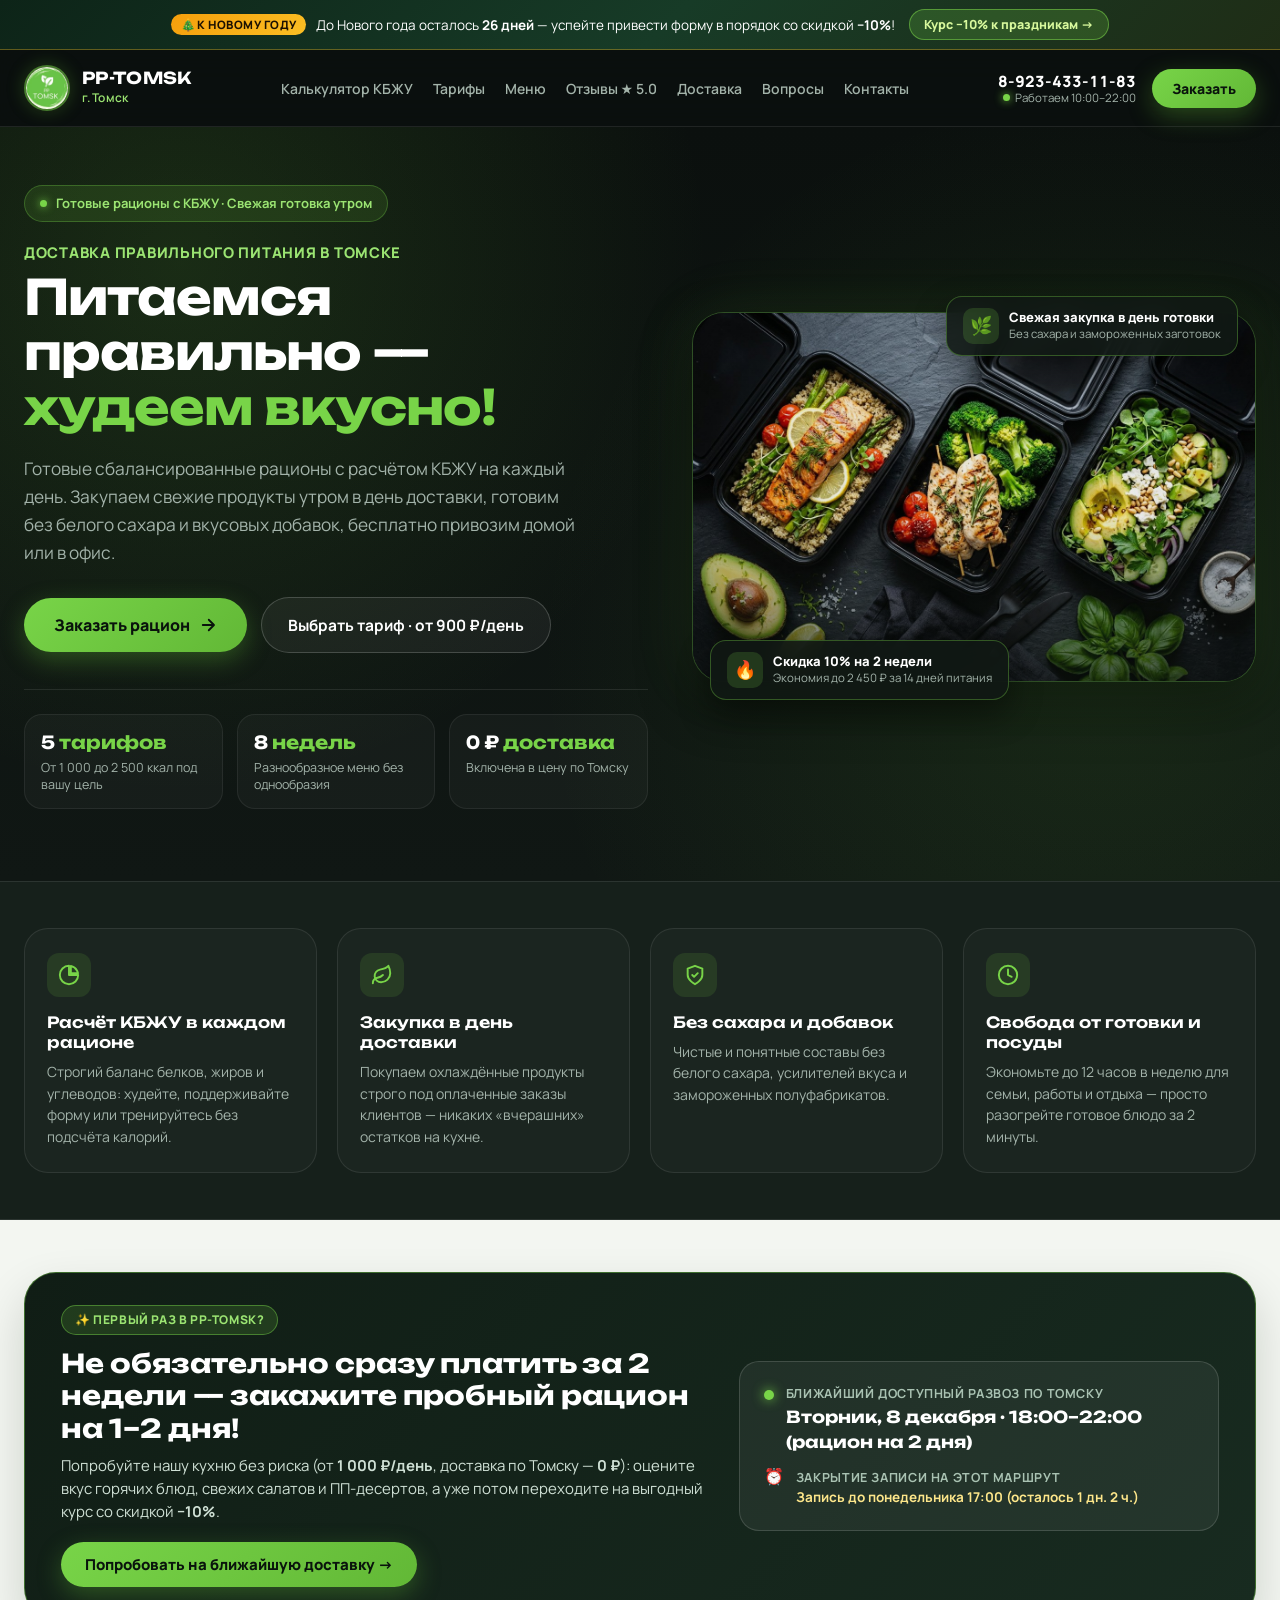
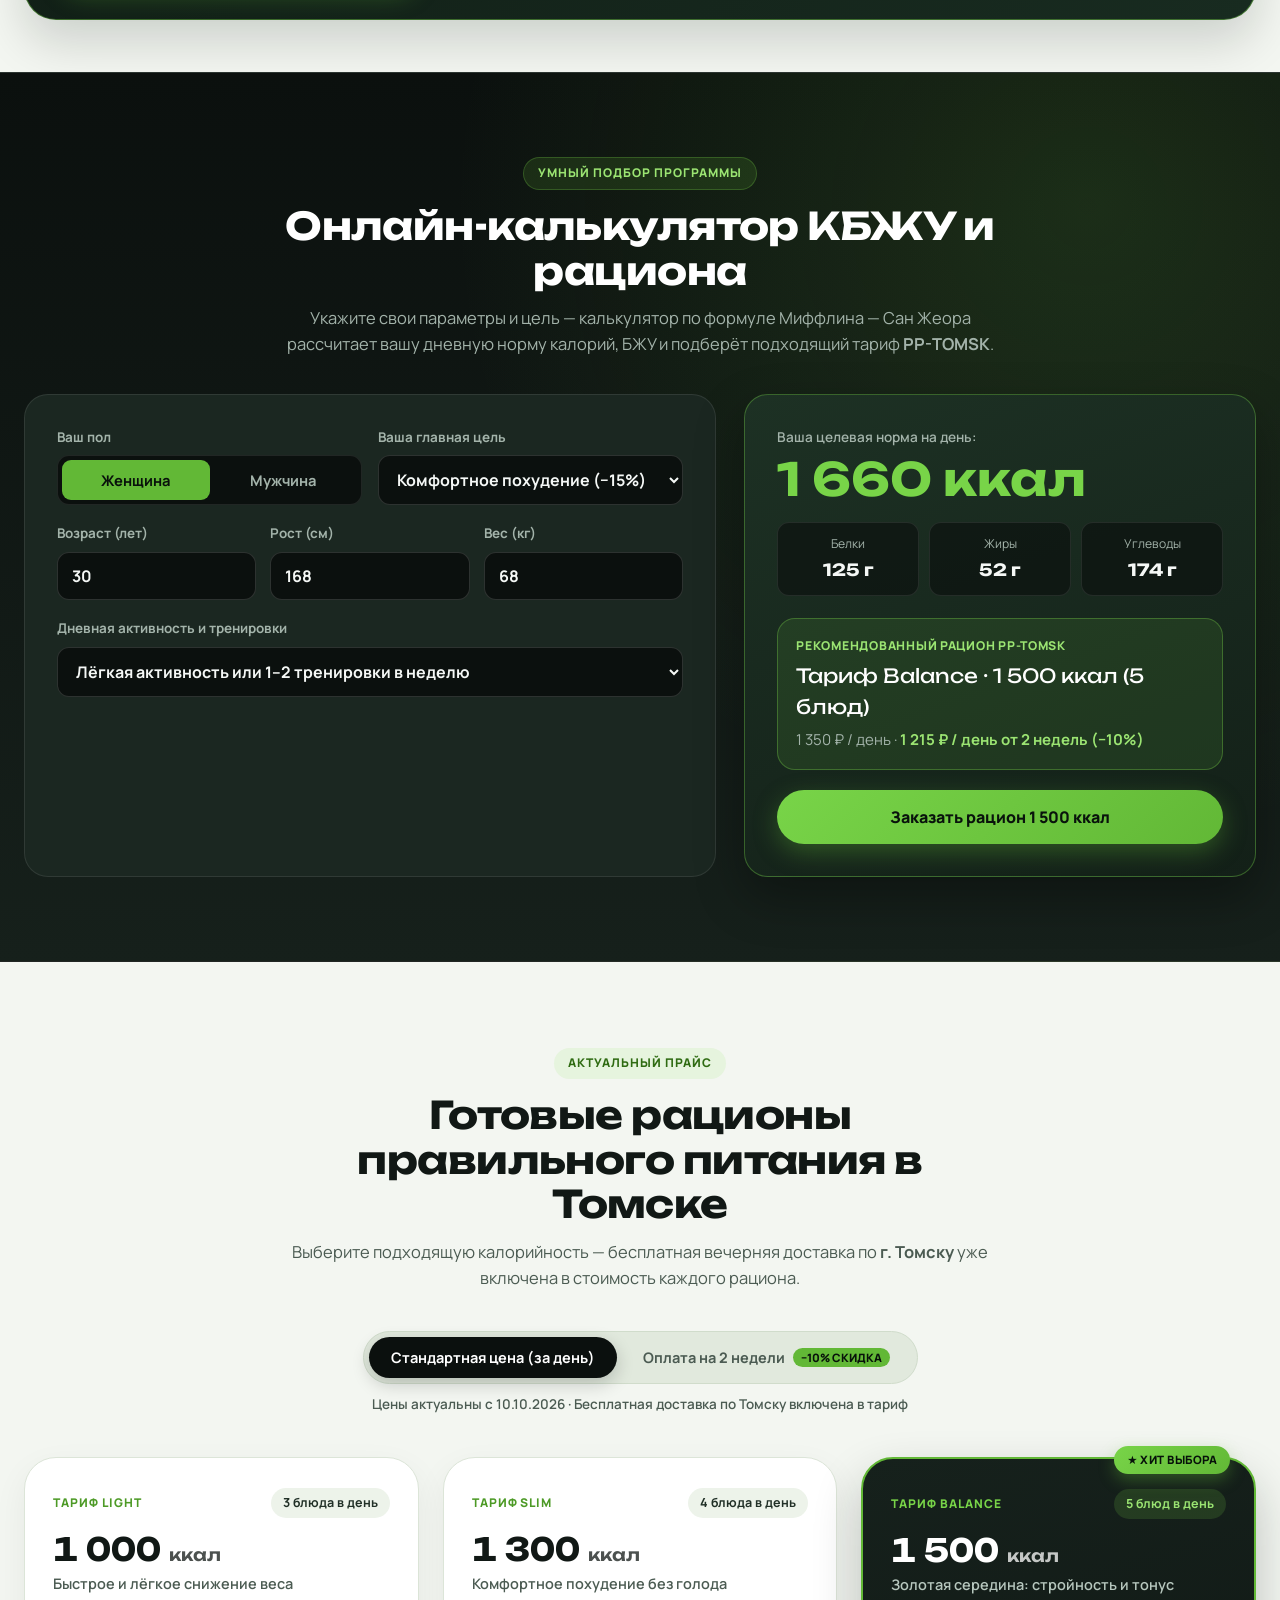
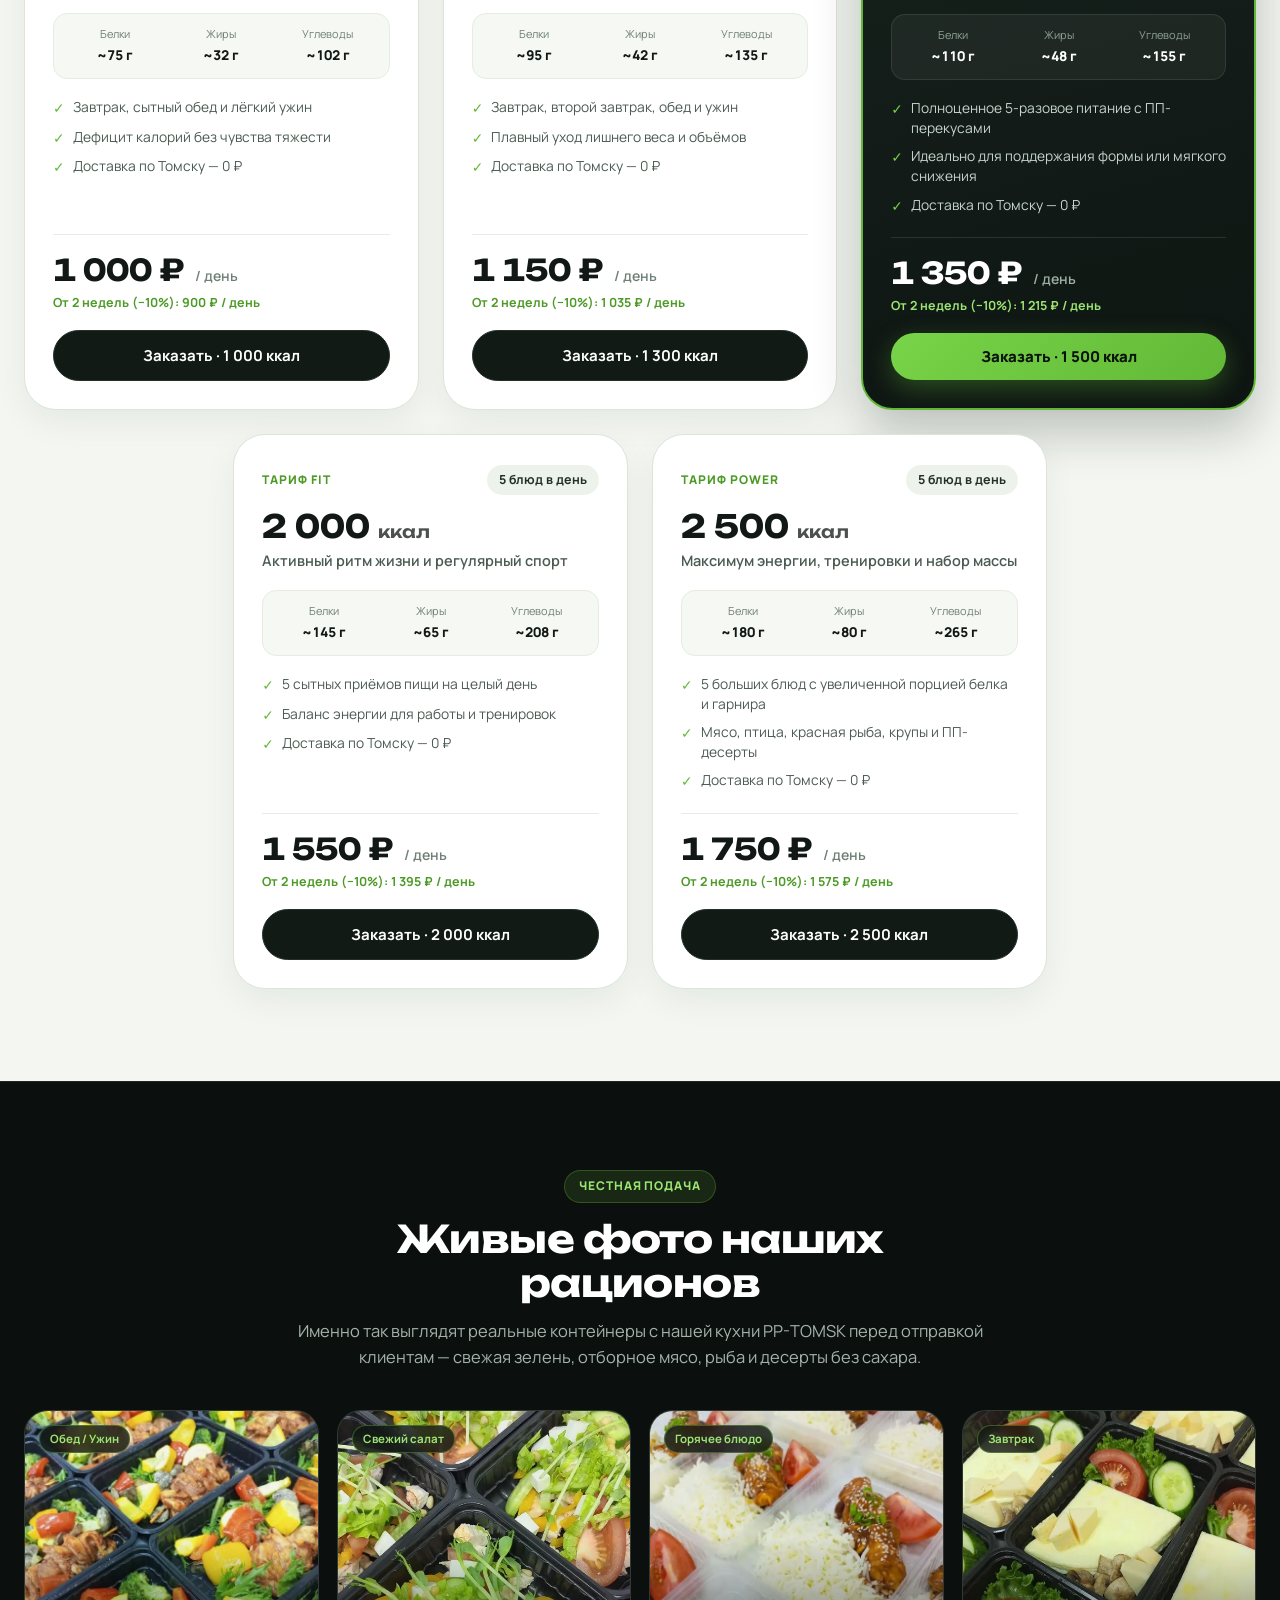
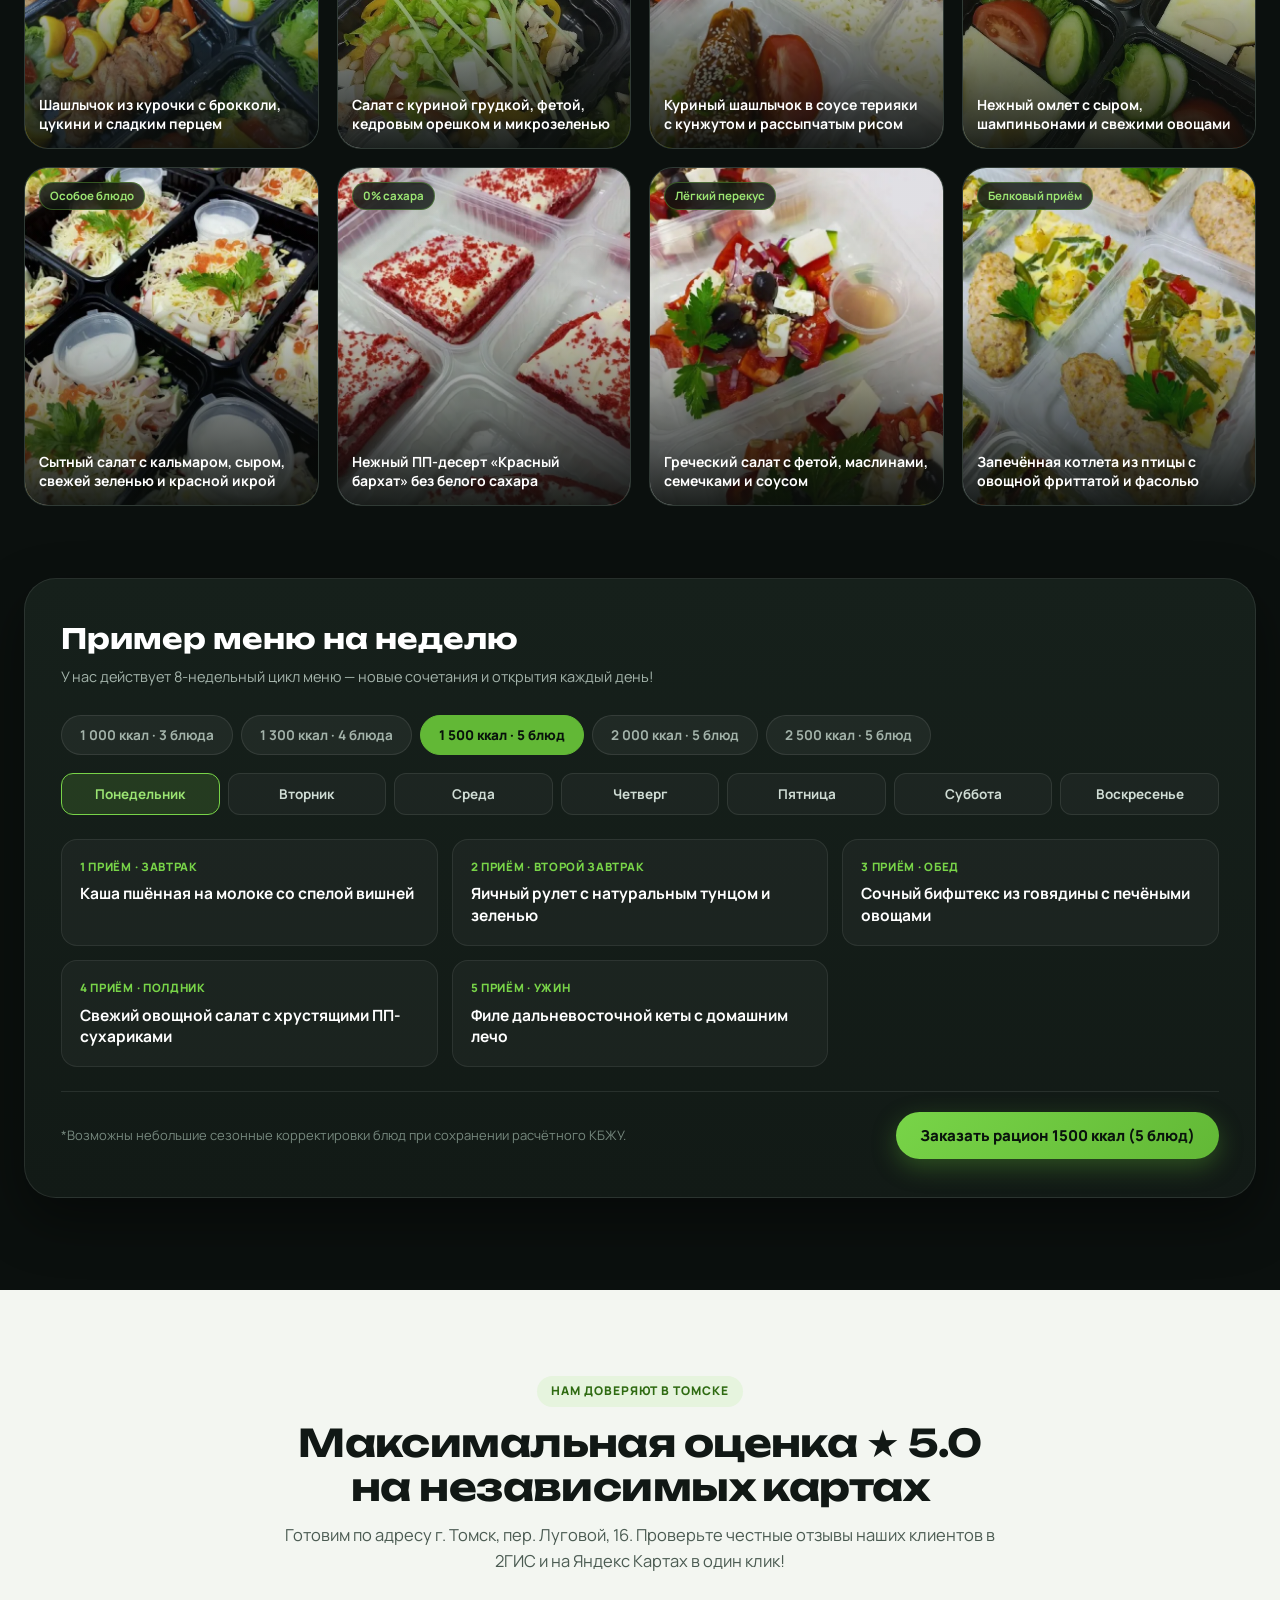
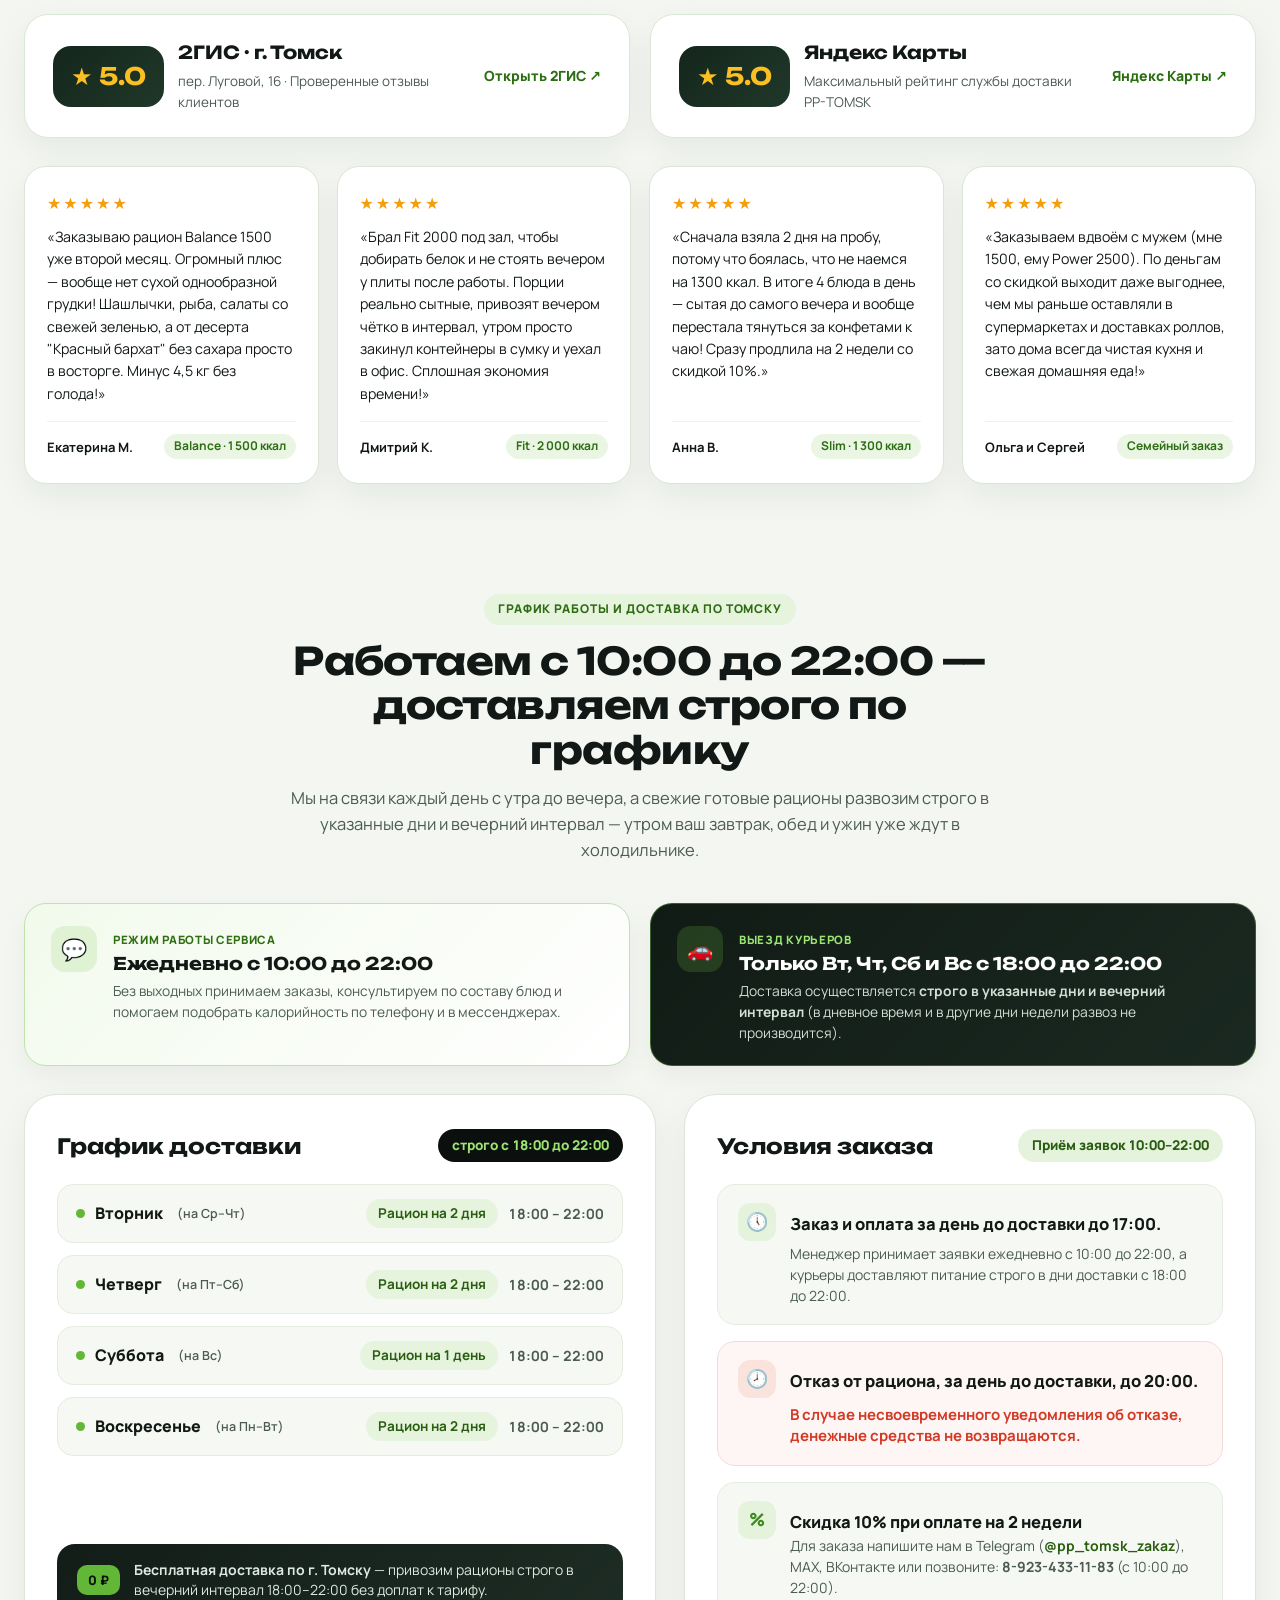
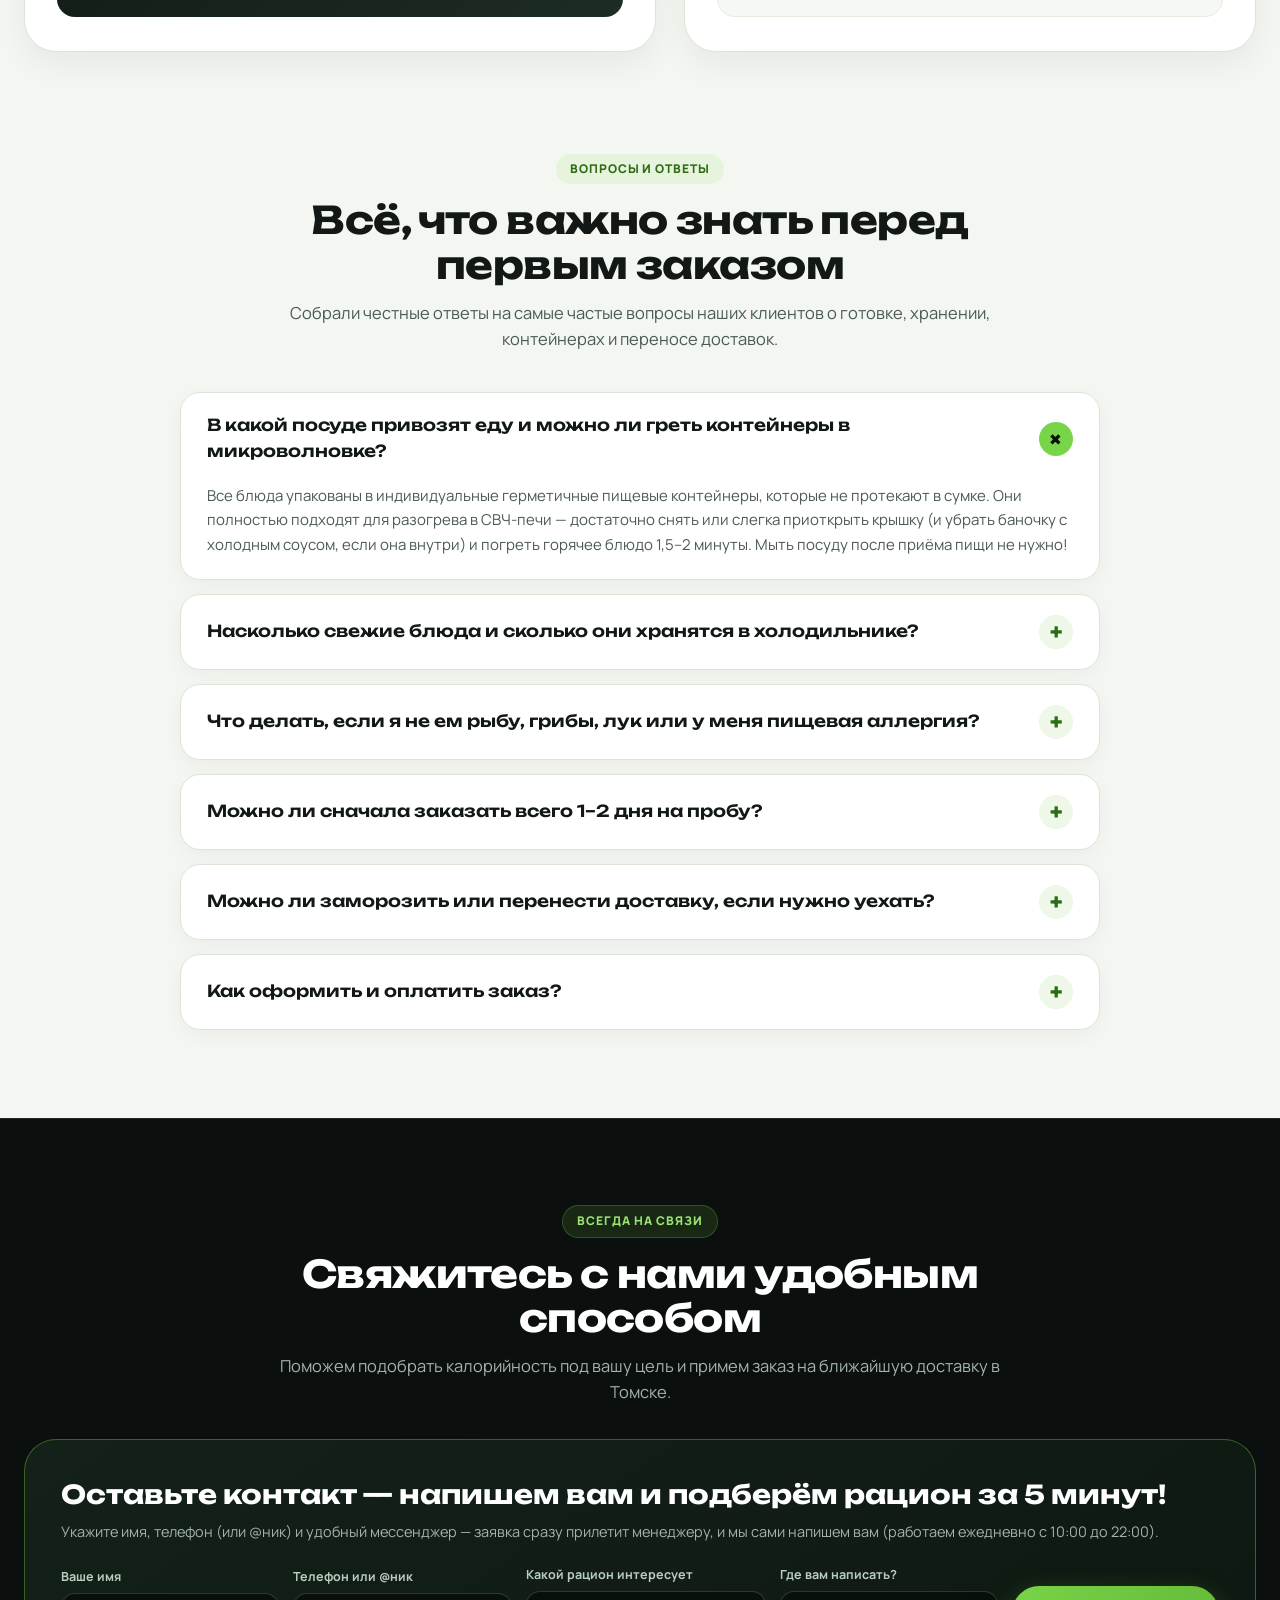
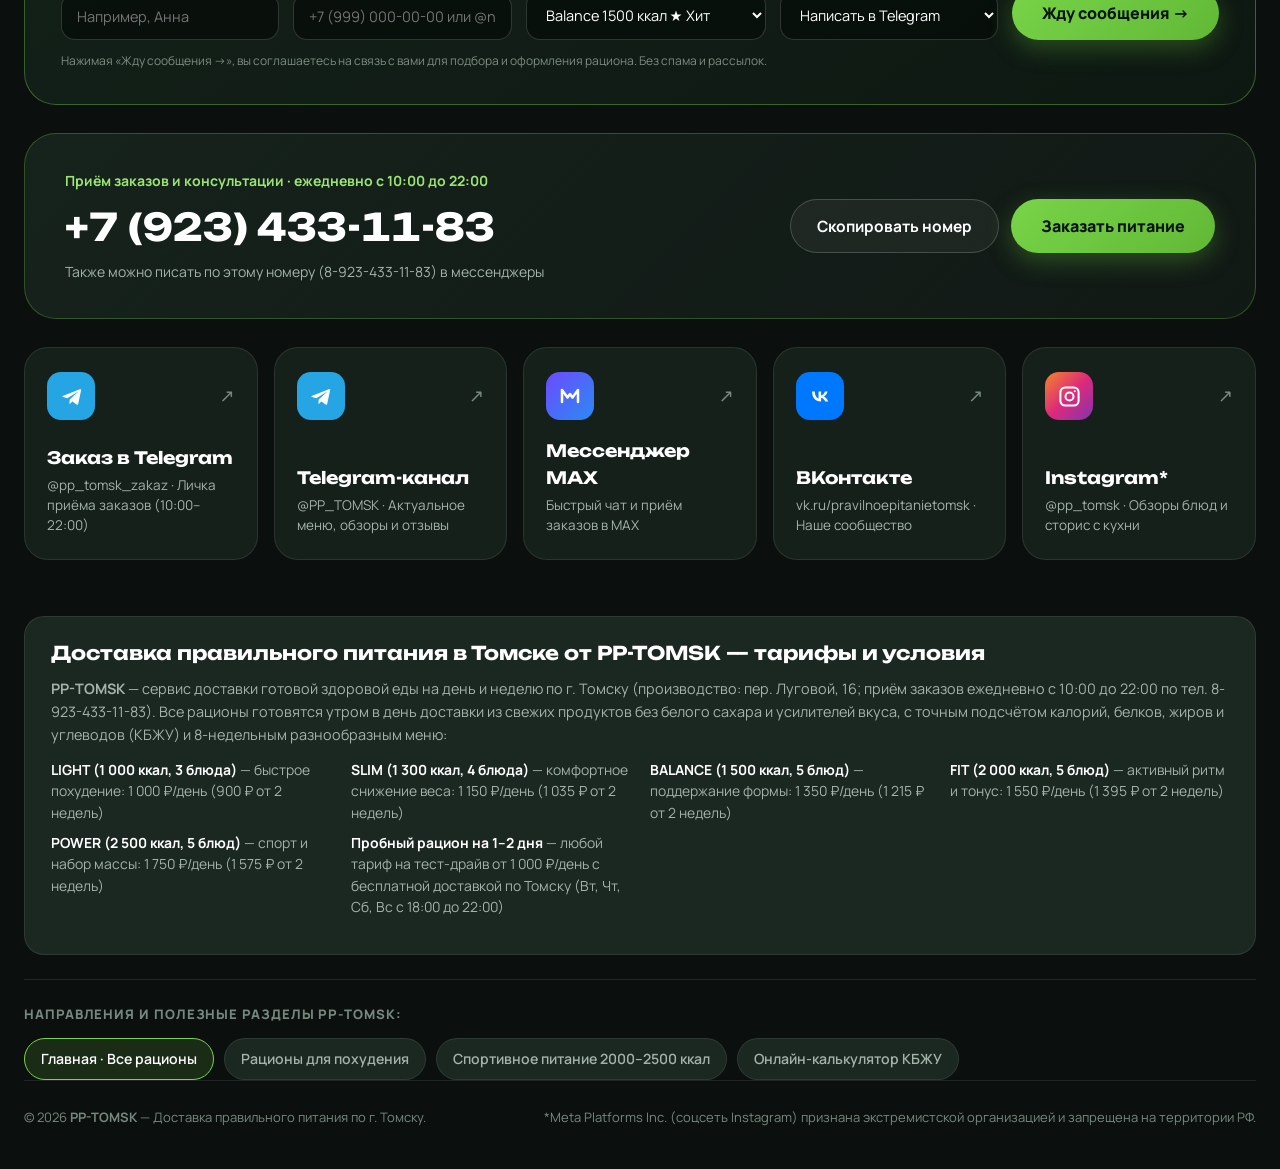
==== index.html @ dd4dd18c "Прямая ссылка на карточку PP-TOMSK в 2ГИС вместо поиска" ====
<!DOCTYPE html>
<html lang="ru">
<head>
  <meta charset="UTF-8" />
  <meta name="viewport" content="width=device-width, initial-scale=1.0" />
  <!-- Yandex.Metrika counter -->
  <script type="text/javascript">
    (function(m,e,t,r,i,k,a){
        m[i]=m[i]||function(){(m[i].a=m[i].a||[]).push(arguments)};
        m[i].l=1*new Date();
        for (var j = 0; j < document.scripts.length; j++) {if (document.scripts[j].src === r) { return; }}
        k=e.createElement(t),a=e.getElementsByTagName(t)[0],k.async=1,k.src=r,a.parentNode.insertBefore(k,a)
    })(window, document,'script','https://mc.yandex.ru/metrika/tag.js?id=114298895', 'ym');

    ym(114298895, 'init', {ssr:true, webvisor:true, clickmap:true, ecommerce:"dataLayer", referrer: document.referrer, url: location.href, accurateTrackBounce:true, trackLinks:true});
  </script>
  <!-- /Yandex.Metrika counter -->
  <title>Доставка правильного питания в Томске от 900 ₽/день — готовые рационы PP-TOMSK</title>
  <meta name="description" content="Доставка готовых рационов правильного питания в Томске с расчётом КБЖУ (1000–2500 ккал) от 900 ₽/день. Пробный сет на 1–2 дня, свежая готовка утром без сахара, доставка 0 ₽!" />
  <meta name="theme-color" content="#0b100e" />
  <meta property="og:type" content="website" />
  <meta property="og:locale" content="ru_RU" />
  <meta property="og:url" content="https://pp-tomsk.ru/" />
  <meta property="og:title" content="Доставка правильного питания в Томске от 900 ₽/день | PP-TOMSK" />
  <meta property="og:description" content="Готовые рационы правильного питания с расчётом КБЖУ от 1000 до 2500 ккал в Томске. Пробный сет на 1–2 дня, бесплатная доставка, скидка 10% от 2 недель!" />
  <meta property="og:image" content="https://pp-tomsk.ru/hero-studio.jpg" />
  <link rel="canonical" href="https://pp-tomsk.ru/" />
  <meta name="twitter:card" content="summary_large_image" />
  <meta name="robots" content="index, follow, max-image-preview:large, max-snippet:-1" />
  <link rel="icon" href="/favicon.ico" sizes="48x48" />
  <link rel="icon" type="image/png" sizes="192x192" href="/favicon-192.png" />
  <link rel="icon" type="image/png" sizes="120x120" href="/favicon-120.png" />
  <link rel="icon" type="image/svg+xml" href="/favicon.svg" />
  <link rel="apple-touch-icon" sizes="192x192" href="/favicon-192.png" />
  <script type="application/ld+json">
  {
    "@context": "https://schema.org",
    "@graph": [
      {
        "@type": "FoodEstablishment",
        "@id": "https://pp-tomsk.ru/#organization",
        "name": "PP-TOMSK — Доставка правильного питания в Томске",
        "alternateName": ["PP-TOMSK", "ПП Томск", "PP TOMSK"],
        "description": "Сервис доставки готовых рационов правильного питания в Томске с точным расчётом КБЖУ от 1000 до 2500 ккал (от 900 ₽ в день). Свежая закупка и готовка утром в день доставки, пробный сет на 1–2 дня, 8 недель без повторов, без белого сахара.",
        "url": "https://pp-tomsk.ru/",
        "logo": "https://pp-tomsk.ru/logo.jpg",
        "image": "https://pp-tomsk.ru/hero-studio.jpg",
        "telephone": "+7-923-433-11-83",
        "address": {
          "@type": "PostalAddress",
          "streetAddress": "пер. Луговой, 16",
          "addressLocality": "Томск",
          "addressRegion": "Томская область",
          "addressCountry": "RU"
        },
        "openingHoursSpecification": {
          "@type": "OpeningHoursSpecification",
          "dayOfWeek": ["Monday","Tuesday","Wednesday","Thursday","Friday","Saturday","Sunday"],
          "opens": "10:00",
          "closes": "22:00"
        },
        "aggregateRating": {
          "@type": "AggregateRating",
          "ratingValue": "5.0",
          "bestRating": "5",
          "ratingCount": "28"
        },
        "servesCuisine": "Правильное питание, Здоровое питание, ПП-рационы",
        "priceRange": "900 ₽ – 1750 ₽",
        "areaServed": [
          { "@type": "City", "name": "Томск" }
        ],
        "sameAs": [
          "https://vk.ru/pravilnoepitanietomsk",
          "https://t.me/PP_TOMSK",
          "https://t.me/pp_tomsk_zakaz",
          "https://yandex.ru/maps/-/CXSkES~1",
          "https://2gis.ru/tomsk/firm/70000001119414260",
          "https://www.instagram.com/pp_tomsk?psln=MXFwc2ZjajNldGhlcQ==",
          "https://max.ru/u/f9LHodD0cOKltUm-97KanH05-3f_t5B6QdtOZZHx1U90Er9B9gcWv1d9wYU"
        ],
        "makesOffer": {
          "@type": "AggregateOffer",
          "priceCurrency": "RUB",
          "lowPrice": "900",
          "highPrice": "1750",
          "offerCount": "6",
          "offers": [
            { "@type": "Offer", "name": "Пробный рацион на 1–2 дня (любая программа 1000–2500 ккал)", "price": "1000", "priceCurrency": "RUB", "url": "https://pp-tomsk.ru/#quickLeadForm" },
            { "@type": "Offer", "name": "Рацион Light 1000 ккал (3 блюда в день, снижение веса)", "price": "1000", "priceCurrency": "RUB", "url": "https://pp-tomsk.ru/#tariffs" },
            { "@type": "Offer", "name": "Рацион Slim 1300 ккал (4 блюда в день, похудение)", "price": "1150", "priceCurrency": "RUB", "url": "https://pp-tomsk.ru/#tariffs" },
            { "@type": "Offer", "name": "Рацион Balance 1500 ккал (5 блюд в день, поддержание формы)", "price": "1350", "priceCurrency": "RUB", "url": "https://pp-tomsk.ru/#tariffs" },
            { "@type": "Offer", "name": "Рацион Fit 2000 ккал (5 блюд в день, тонус и тренировки)", "price": "1550", "priceCurrency": "RUB", "url": "https://pp-tomsk.ru/#tariffs" },
            { "@type": "Offer", "name": "Рацион Power 2500 ккал (5 блюд в день, набор мышечной массы)", "price": "1750", "priceCurrency": "RUB", "url": "https://pp-tomsk.ru/#tariffs" }
          ]
        }
      },
      {
        "@type": "FAQPage",
        "@id": "https://pp-tomsk.ru/#faq",
        "mainEntity": [
          {
            "@type": "Question",
            "name": "Можно ли заказать пробный рацион правильного питания на 1–2 дня в Томске?",
            "acceptedAnswer": {
              "@type": "Answer",
              "text": "Да, в PP-TOMSK можно заказать пробный рацион любой калорийности (от 1000 до 2500 ккал) на 1–2 дня от 1000 ₽ в день с бесплатной доставкой по Томску без длительной подписки."
            }
          },
          {
            "@type": "Question",
            "name": "По каким дням и в какое время доставляются рационы PP-TOMSK в Томске?",
            "acceptedAnswer": {
              "@type": "Answer",
              "text": "Сервис работает и принимает заказы ежедневно с 10:00 до 22:00, а бесплатная курьерская доставка готовых рационов по Томску осуществляется строго по графику: во вторник, четверг, субботу и воскресенье в вечерний интервал с 18:00 до 22:00."
            }
          },
          {
            "@type": "Question",
            "name": "За сколько нужно оформить заказ или предупредить об отмене?",
            "acceptedAnswer": {
              "@type": "Answer",
              "text": "Заказ и оплата за день до доставки до 17:00. Отказ от рациона — за день до доставки до 20:00 (в случае несвоевременного уведомления об отказе денежные средства не возвращаются)."
            }
          },
          {
            "@type": "Question",
            "name": "Есть ли скидка при заказе питания на две недели?",
            "acceptedAnswer": {
              "@type": "Answer",
              "text": "Да, при единовременной оплате любого рациона на 2 недели (14 дней) действует скидка 10% — стоимость дня составляет от 900 до 1575 рублей с учётом бесплатной доставки."
            }
          }
        ]
      }
    ]
  }
  </script>
  <link rel="preconnect" href="https://fonts.googleapis.com" />
  <link rel="preconnect" href="https://fonts.gstatic.com" crossorigin />
  <link href="https://fonts.googleapis.com/css2?family=Manrope:wght@400;500;600;700;800&family=Unbounded:wght@500;600;700&display=swap" rel="stylesheet" />
  <style>

/* ==========================================================================
   PP-TOMSK — Доставка правильного питания (г. Томск)
   Modern Contrast Premium Stylesheet
   ========================================================================== */

:root {
  /* Brand Colors */
  --green-500: #62b836;
  --green-400: #78d448;
  --green-300: #9be472;
  --green-600: #4d9a26;
  --green-glow: rgba(114, 210, 65, 0.24);
  --green-tint-dark: rgba(114, 210, 65, 0.13);
  --green-tint-light: #e6f4de;

  /* Dark Graphite Surfaces */
  --bg-obsidian: #0b100e;
  --bg-dark: #101714;
  --bg-dark-2: #16201b;
  --bg-dark-card: #1b2721;
  --bg-dark-hover: #223129;
  --border-dark: rgba(255, 255, 255, 0.09);
  --border-dark-strong: rgba(120, 212, 72, 0.36);

  /* Light Contrast Surfaces */
  --bg-light: #f3f6f1;
  --bg-light-alt: #eaf0e7;
  --bg-white: #ffffff;
  --border-light: #dce5d8;

  /* Text Colors */
  --text-on-dark: #f5f8f6;
  --text-on-dark-muted: #a3b3aa;
  --text-on-dark-subtle: #76887e;
  --text-on-light: #111815;
  --text-on-light-muted: #4b5b52;
  --text-on-light-subtle: #6e7f76;

  /* Social Brand Accents */
  --vk-color: #0077ff;
  --ig-gradient: linear-gradient(135deg, #f58529 0%, #dd2a7b 50%, #8134af 100%);
  --max-gradient: linear-gradient(135deg, #6d4aff 0%, #2a8bf2 100%);
  --tg-color: #26a5e4;

  /* Typography */
  --font-display: 'Unbounded', system-ui, -apple-system, 'Segoe UI', Roboto, sans-serif;
  --font-sans: 'Manrope', system-ui, -apple-system, 'Segoe UI', Roboto, sans-serif;

  /* Radii & Shadows */
  --radius-sm: 12px;
  --radius-md: 18px;
  --radius-lg: 24px;
  --radius-xl: 32px;
  --radius-pill: 999px;
  --shadow-card-light: 0 12px 34px rgba(16, 26, 20, 0.06);
  --shadow-card-hover: 0 20px 44px rgba(16, 26, 20, 0.12);
  --shadow-dark: 0 22px 54px rgba(0, 0, 0, 0.42);
  --container: 1280px;
}

*,
*::before,
*::after {
  box-sizing: border-box;
  margin: 0;
  padding: 0;
}

html {
  scroll-behavior: smooth;
  scroll-padding-top: 88px;
  -webkit-text-size-adjust: 100%;
}

body {
  font-family: var(--font-sans);
  background-color: var(--bg-obsidian);
  color: var(--text-on-dark);
  line-height: 1.55;
  font-size: 16px;
  overflow-x: hidden;
  -webkit-font-smoothing: antialiased;
}

img {
  max-width: 100%;
  display: block;
}

a {
  color: inherit;
  text-decoration: none;
}

button {
  font-family: inherit;
  cursor: pointer;
  border: none;
  background: none;
}

.num {
  font-variant-numeric: tabular-nums;
}

.container {
  width: 100%;
  max-width: var(--container);
  margin: 0 auto;
  padding: 0 24px;
}

/* ==========================================================================
   Top Promo Bar
   ========================================================================== */
.promo-bar {
  background: linear-gradient(90deg, #14221a 0%, #1d3325 50%, #14221a 100%);
  border-bottom: 1px solid rgba(120, 212, 72, 0.22);
  padding: 9px 0;
  font-size: 13.5px;
  color: #dce9e0;
}

.promo-bar__inner {
  display: flex;
  align-items: center;
  justify-content: center;
  gap: 14px;
  flex-wrap: wrap;
  text-align: center;
}

.promo-bar__badge {
  background: var(--green-500);
  color: #08110b;
  font-weight: 800;
  font-size: 11.5px;
  letter-spacing: 0.03em;
  text-transform: uppercase;
  padding: 2px 9px;
  border-radius: var(--radius-pill);
}

.promo-bar__link {
  color: var(--green-300);
  font-weight: 700;
  border-bottom: 1px dashed rgba(155, 228, 114, 0.5);
  transition: color 0.2s ease;
}

.promo-bar__link:hover {
  color: #ffffff;
}

/* ==========================================================================
   Sticky Header
   ========================================================================== */
.site-header {
  position: sticky;
  top: 0;
  z-index: 100;
  background: rgba(11, 16, 14, 0.86);
  backdrop-filter: blur(16px);
  -webkit-backdrop-filter: blur(16px);
  border-bottom: 1px solid var(--border-dark);
  transition: background 0.25s ease, box-shadow 0.25s ease;
}

.site-header--scrolled {
  background: rgba(11, 16, 14, 0.96);
  box-shadow: 0 10px 30px rgba(0, 0, 0, 0.45);
}

.header-inner {
  display: flex;
  align-items: center;
  justify-content: space-between;
  gap: 20px;
  min-height: 76px;
}

.brand {
  display: flex;
  align-items: center;
  gap: 12px;
  flex-shrink: 0;
}

.brand__logo {
  width: 46px;
  height: 46px;
  border-radius: 50%;
  object-fit: cover;
  border: 2px solid rgba(120, 212, 72, 0.55);
  box-shadow: 0 0 18px rgba(98, 184, 54, 0.28);
}

.brand__text {
  display: flex;
  flex-direction: column;
  gap: 2px;
}

.brand__name {
  font-family: var(--font-display);
  font-weight: 700;
  font-size: 16.5px;
  letter-spacing: 0.02em;
  color: #ffffff;
  line-height: 1.1;
}

.brand__city {
  font-size: 12px;
  font-weight: 600;
  color: var(--green-300);
  letter-spacing: 0.01em;
}

.main-nav {
  display: flex;
  align-items: center;
  gap: 20px;
  flex-wrap: nowrap;
}

.main-nav__link {
  font-size: 14px;
  font-weight: 600;
  color: var(--text-on-dark-muted);
  transition: color 0.2s ease;
  position: relative;
  white-space: nowrap;
  flex-shrink: 0;
}

.main-nav__link:hover {
  color: #ffffff;
}

.main-nav__link::after {
  content: '';
  position: absolute;
  left: 0;
  bottom: -5px;
  width: 0;
  height: 2px;
  border-radius: 2px;
  background: var(--green-400);
  transition: width 0.22s ease;
}

.main-nav__link:hover::after {
  width: 100%;
}

.header-actions {
  display: flex;
  align-items: center;
  gap: 16px;
  flex-shrink: 0;
}

.header-phone {
  display: flex;
  flex-direction: column;
  align-items: flex-end;
  line-height: 1.2;
  white-space: nowrap;
  flex-shrink: 0;
}

.header-phone__num {
  font-weight: 800;
  font-size: 15.5px;
  color: #ffffff;
  font-variant-numeric: tabular-nums;
  white-space: nowrap;
  transition: color 0.2s ease;
}

.header-phone:hover .header-phone__num {
  color: var(--green-400);
}

.header-phone__hint {
  font-size: 11.5px;
  color: var(--text-on-dark-muted);
  display: inline-flex;
  align-items: center;
  gap: 5px;
  white-space: nowrap;
}

.online-dot {
  width: 7px;
  height: 7px;
  border-radius: 50%;
  background: var(--green-400);
  box-shadow: 0 0 8px var(--green-400);
  display: inline-block;
}

.header-socials {
  display: flex;
  align-items: center;
  gap: 6px;
}

.icon-social {
  width: 36px;
  height: 36px;
  border-radius: 10px;
  background: rgba(255, 255, 255, 0.06);
  border: 1px solid rgba(255, 255, 255, 0.09);
  display: inline-flex;
  align-items: center;
  justify-content: center;
  color: #e6efe9;
  transition: transform 0.2s ease, background 0.2s ease, border-color 0.2s ease;
}

.icon-social:hover {
  transform: translateY(-2px);
  border-color: rgba(120, 212, 72, 0.45);
  background: rgba(120, 212, 72, 0.14);
  color: #ffffff;
}

/* Buttons */
.btn {
  display: inline-flex;
  align-items: center;
  justify-content: center;
  gap: 9px;
  font-weight: 700;
  border-radius: var(--radius-pill);
  transition: transform 0.2s ease, box-shadow 0.2s ease, background 0.2s ease, border-color 0.2s ease;
  white-space: nowrap;
}

.btn--primary {
  background: linear-gradient(135deg, var(--green-400) 0%, var(--green-500) 100%);
  color: #09130c;
  padding: 13px 24px;
  font-size: 15px;
  font-weight: 800;
  box-shadow: 0 8px 24px rgba(98, 184, 54, 0.34);
}

.btn--primary:hover {
  transform: translateY(-2px);
  box-shadow: 0 12px 30px rgba(120, 212, 72, 0.48);
  background: linear-gradient(135deg, #86df57 0%, #68c13b 100%);
}

.btn--sm {
  padding: 10px 20px;
  font-size: 14px;
}

.btn--lg {
  padding: 16px 30px;
  font-size: 16px;
}

.btn--outline-dark {
  background: rgba(255, 255, 255, 0.05);
  color: #ffffff;
  border: 1px solid rgba(255, 255, 255, 0.18);
  padding: 15px 26px;
  font-size: 15.5px;
}

.btn--outline-dark:hover {
  background: rgba(255, 255, 255, 0.11);
  border-color: rgba(120, 212, 72, 0.5);
  transform: translateY(-2px);
}

.btn--dark-solid {
  background: #121a16;
  color: #ffffff;
  padding: 14px 24px;
  font-size: 15px;
  font-weight: 700;
  border: 1px solid #223029;
}

.btn--dark-solid:hover {
  background: var(--green-500);
  border-color: var(--green-500);
  color: #08120b;
  transform: translateY(-2px);
  box-shadow: 0 10px 24px rgba(98, 184, 54, 0.28);
}

/* Mobile Menu Button & Drawer */
.burger-btn {
  display: none;
  width: 42px;
  height: 42px;
  border-radius: 12px;
  background: rgba(255, 255, 255, 0.07);
  border: 1px solid var(--border-dark);
  color: #ffffff;
  align-items: center;
  justify-content: center;
}

.mobile-drawer {
  display: none;
  background: #101714;
  border-bottom: 1px solid var(--border-dark);
  padding: 18px 24px 24px;
}

.mobile-drawer.is-open {
  display: block;
}

.mobile-drawer__nav {
  display: flex;
  flex-direction: column;
  gap: 12px;
  margin-bottom: 18px;
}

.mobile-drawer__link {
  font-size: 16px;
  font-weight: 700;
  color: #eef4f0;
  padding: 8px 0;
  border-bottom: 1px solid rgba(255, 255, 255, 0.06);
}

.mobile-drawer__contacts {
  display: flex;
  flex-direction: column;
  gap: 12px;
}

.mobile-drawer__socials {
  display: flex;
  gap: 10px;
}

/* ==========================================================================
   Hero Section
   ========================================================================== */
.hero {
  position: relative;
  padding: 58px 0 72px;
  background:
    radial-gradient(circle at 14% 18%, rgba(98, 184, 54, 0.16) 0%, transparent 42%),
    radial-gradient(circle at 86% 70%, rgba(98, 184, 54, 0.12) 0%, transparent 46%),
    linear-gradient(180deg, var(--bg-obsidian) 0%, var(--bg-dark) 100%);
  overflow: hidden;
}

.hero__grid {
  display: grid;
  grid-template-columns: 1.05fr 0.95fr;
  gap: 44px;
  align-items: center;
}

.eyebrow {
  display: inline-flex;
  align-items: center;
  gap: 9px;
  padding: 7px 15px;
  border-radius: var(--radius-pill);
  background: var(--green-tint-dark);
  border: 1px solid rgba(120, 212, 72, 0.3);
  color: var(--green-300);
  font-size: 13px;
  font-weight: 700;
  margin-bottom: 22px;
}

.hero__title {
  font-family: var(--font-display);
  font-size: clamp(30px, 3.8vw, 50px);
  line-height: 1.13;
  font-weight: 700;
  letter-spacing: -0.02em;
  color: #ffffff;
  margin-bottom: 20px;
}

.hero__title-kicker {
  display: block;
  font-family: var(--font-sans);
  font-size: clamp(13px, 1.15vw, 16px);
  font-weight: 800;
  letter-spacing: 0.05em;
  text-transform: uppercase;
  color: var(--green-300);
  margin-bottom: 10px;
}

.hero__title-accent {
  color: var(--green-400);
  display: block;
}

.hero__subtitle {
  font-size: clamp(16px, 1.35vw, 18px);
  color: var(--text-on-dark-muted);
  max-width: 560px;
  margin-bottom: 30px;
  line-height: 1.62;
}

.hero__cta-row {
  display: flex;
  align-items: center;
  gap: 14px;
  flex-wrap: wrap;
  margin-bottom: 36px;
}

.hero__stats {
  display: grid;
  grid-template-columns: repeat(3, minmax(0, 1fr));
  gap: 14px;
  padding-top: 24px;
  border-top: 1px solid var(--border-dark);
}

.hero-stat {
  background: rgba(255, 255, 255, 0.03);
  border: 1px solid rgba(255, 255, 255, 0.07);
  border-radius: var(--radius-md);
  padding: 14px 16px;
}

.hero-stat__val {
  font-family: var(--font-display);
  font-size: 18px;
  font-weight: 700;
  color: #ffffff;
  margin-bottom: 3px;
}

.hero-stat__val span {
  color: var(--green-400);
}

.hero-stat__label {
  font-size: 12.5px;
  color: var(--text-on-dark-muted);
  line-height: 1.35;
}

/* Hero Visual */
.hero__visual {
  position: relative;
}

.hero__img-frame {
  position: relative;
  border-radius: var(--radius-xl);
  overflow: hidden;
  border: 1px solid rgba(120, 212, 72, 0.28);
  box-shadow: var(--shadow-dark), 0 0 60px rgba(98, 184, 54, 0.14);
  aspect-ratio: 16 / 10.5;
  background: #141c18;
}

.hero__img {
  width: 100%;
  height: 100%;
  object-fit: cover;
  transform: scale(1.01);
}

.hero__img-frame::after {
  content: '';
  position: absolute;
  inset: 0;
  background: linear-gradient(180deg, rgba(11, 16, 14, 0.08) 55%, rgba(11, 16, 14, 0.62) 100%);
  pointer-events: none;
}

.hero-float {
  position: absolute;
  z-index: 3;
  background: rgba(16, 24, 20, 0.88);
  backdrop-filter: blur(12px);
  -webkit-backdrop-filter: blur(12px);
  border: 1px solid rgba(120, 212, 72, 0.34);
  border-radius: 16px;
  padding: 11px 16px;
  display: flex;
  align-items: center;
  gap: 10px;
  box-shadow: 0 14px 32px rgba(0, 0, 0, 0.42);
}

.hero-float--top {
  top: -16px;
  right: 18px;
}

.hero-float--bottom {
  bottom: -18px;
  left: 18px;
}

.hero-float__icon {
  width: 36px;
  height: 36px;
  border-radius: 10px;
  background: rgba(120, 212, 72, 0.18);
  color: var(--green-400);
  display: flex;
  align-items: center;
  justify-content: center;
  flex-shrink: 0;
  font-size: 18px;
}

.hero-float__title {
  font-size: 13px;
  font-weight: 800;
  color: #ffffff;
  line-height: 1.25;
}

.hero-float__sub {
  font-size: 11.5px;
  color: var(--text-on-dark-muted);
}

/* ==========================================================================
   Brand Principles Strip
   ========================================================================== */
.principles {
  background: var(--bg-dark-2);
  border-top: 1px solid var(--border-dark);
  border-bottom: 1px solid var(--border-dark);
  padding: 46px 0;
}

.principles__grid {
  display: grid;
  grid-template-columns: repeat(4, minmax(0, 1fr));
  gap: 20px;
}

.principle-card {
  background: rgba(255, 255, 255, 0.025);
  border: 1px solid var(--border-dark);
  border-radius: var(--radius-lg);
  padding: 24px 22px;
  transition: border-color 0.25s ease, transform 0.25s ease;
}

.principle-card:hover {
  border-color: rgba(120, 212, 72, 0.35);
  transform: translateY(-3px);
}

.principle-card__icon {
  width: 44px;
  height: 44px;
  border-radius: 12px;
  background: var(--green-tint-dark);
  color: var(--green-400);
  display: flex;
  align-items: center;
  justify-content: center;
  margin-bottom: 16px;
}

.principle-card__title {
  font-family: var(--font-display);
  font-size: 15.5px;
  font-weight: 600;
  color: #ffffff;
  margin-bottom: 8px;
  line-height: 1.3;
}

.principle-card__desc {
  font-size: 14px;
  color: var(--text-on-dark-muted);
  line-height: 1.55;
}

/* ==========================================================================
   Section Common Headers
   ========================================================================== */
.section-head {
  text-align: center;
  max-width: 720px;
  margin: 0 auto 40px;
}

.section-tag {
  display: inline-flex;
  align-items: center;
  gap: 6px;
  font-size: 12px;
  font-weight: 800;
  letter-spacing: 0.08em;
  text-transform: uppercase;
  padding: 6px 14px;
  border-radius: var(--radius-pill);
  margin-bottom: 14px;
}

.section-tag--light {
  background: var(--green-tint-light);
  color: #2f6b12;
}

.section-tag--dark {
  background: var(--green-tint-dark);
  color: var(--green-300);
  border: 1px solid rgba(120, 212, 72, 0.26);
}

.section-title {
  font-family: var(--font-display);
  font-size: clamp(26px, 3vw, 38px);
  line-height: 1.18;
  font-weight: 700;
  letter-spacing: -0.015em;
  margin-bottom: 12px;
}

.section-title--light {
  color: var(--text-on-light);
}

.section-title--dark {
  color: #ffffff;
}

.section-desc {
  font-size: 16.5px;
  line-height: 1.58;
}

.section-desc--light {
  color: var(--text-on-light-muted);
}

.section-desc--dark {
  color: var(--text-on-dark-muted);
}

/* ==========================================================================
   Tariffs Section (Crisp Light Contrast + Featured Dark Card)
   ========================================================================== */
.tariffs-section {
  background: var(--bg-light);
  color: var(--text-on-light);
  padding: 86px 0 92px;
}

.billing-toggle-wrap {
  display: flex;
  flex-direction: column;
  align-items: center;
  gap: 10px;
  margin-bottom: 42px;
}

.billing-toggle {
  display: inline-flex;
  background: #e1e9dd;
  padding: 5px;
  border-radius: var(--radius-pill);
  border: 1px solid #d0dccb;
  gap: 4px;
}

.billing-toggle__btn {
  padding: 11px 22px;
  border-radius: var(--radius-pill);
  font-size: 14.5px;
  font-weight: 700;
  color: var(--text-on-light-muted);
  display: inline-flex;
  align-items: center;
  gap: 8px;
  transition: background 0.22s ease, color 0.22s ease, box-shadow 0.22s ease;
}

.billing-toggle__btn.is-active {
  background: var(--bg-obsidian);
  color: #ffffff;
  box-shadow: 0 6px 18px rgba(11, 16, 14, 0.2);
}

.discount-chip {
  background: var(--green-500);
  color: #07110a;
  font-size: 11.5px;
  font-weight: 800;
  padding: 2px 8px;
  border-radius: var(--radius-pill);
}

.billing-toggle__note {
  font-size: 13.5px;
  color: var(--text-on-light-muted);
  font-weight: 600;
}

/* Centered 3 + 2 Tariff Cards Grid */
.tariffs-grid {
  display: flex;
  flex-wrap: wrap;
  justify-content: center;
  gap: 24px;
}

.tariff-card {
  flex: 0 1 calc(33.333% - 16px);
  min-width: 300px;
  background: var(--bg-white);
  border: 1px solid var(--border-light);
  border-radius: var(--radius-xl);
  padding: 30px 28px 28px;
  display: flex;
  flex-direction: column;
  justify-content: space-between;
  box-shadow: var(--shadow-card-light);
  transition: transform 0.25s ease, box-shadow 0.25s ease, border-color 0.25s ease;
  position: relative;
}

.tariff-card:hover {
  transform: translateY(-6px);
  box-shadow: var(--shadow-card-hover);
  border-color: #b7c9b0;
}

/* Featured Bestseller Card (1500 kcal) */
.tariff-card--featured {
  background: linear-gradient(165deg, #16211c 0%, #0e1512 100%);
  color: #ffffff;
  border: 2px solid var(--green-500);
  box-shadow: 0 22px 48px rgba(15, 25, 19, 0.24);
}

.tariff-card--featured:hover {
  border-color: var(--green-400);
  box-shadow: 0 26px 56px rgba(15, 25, 19, 0.34);
}

.tariff-card__popular {
  position: absolute;
  top: -13px;
  right: 24px;
  background: linear-gradient(135deg, var(--green-400) 0%, var(--green-500) 100%);
  color: #07120a;
  font-size: 11.5px;
  font-weight: 800;
  letter-spacing: 0.04em;
  text-transform: uppercase;
  padding: 5px 13px;
  border-radius: var(--radius-pill);
  box-shadow: 0 6px 16px rgba(98, 184, 54, 0.35);
}

.tariff-card__top-row {
  display: flex;
  align-items: center;
  justify-content: space-between;
  gap: 10px;
  margin-bottom: 14px;
}

.tariff-card__tier {
  font-size: 12px;
  font-weight: 800;
  letter-spacing: 0.08em;
  text-transform: uppercase;
  color: var(--green-600);
}

.tariff-card--featured .tariff-card__tier {
  color: var(--green-400);
}

.tariff-card__meals-pill {
  font-size: 12.5px;
  font-weight: 700;
  padding: 5px 12px;
  border-radius: var(--radius-pill);
  background: #edf3ea;
  color: #213027;
}

.tariff-card--featured .tariff-card__meals-pill {
  background: rgba(120, 212, 72, 0.16);
  color: var(--green-300);
}

.tariff-card__kcal {
  font-family: var(--font-display);
  font-size: 32px;
  font-weight: 700;
  line-height: 1.1;
  margin-bottom: 6px;
  font-variant-numeric: tabular-nums;
}

.tariff-card__kcal small {
  font-size: 17px;
  font-weight: 600;
  opacity: 0.75;
}

.tariff-card__goal {
  font-size: 14.5px;
  font-weight: 600;
  color: var(--text-on-light-muted);
  margin-bottom: 18px;
}

.tariff-card--featured .tariff-card__goal {
  color: #b7c7be;
}

.tariff-card__macros {
  display: grid;
  grid-template-columns: repeat(3, 1fr);
  gap: 8px;
  padding: 11px 12px;
  border-radius: 14px;
  background: #f5f8f3;
  border: 1px solid #e5ede2;
  margin-bottom: 18px;
  text-align: center;
}

.tariff-card--featured .tariff-card__macros {
  background: rgba(255, 255, 255, 0.05);
  border-color: rgba(255, 255, 255, 0.09);
}

.macro-item__label {
  font-size: 11px;
  color: var(--text-on-light-subtle);
  display: block;
}

.tariff-card--featured .macro-item__label {
  color: #8fa297;
}

.macro-item__val {
  font-size: 13.5px;
  font-weight: 800;
  font-variant-numeric: tabular-nums;
}

.tariff-card__features {
  list-style: none;
  display: flex;
  flex-direction: column;
  gap: 9px;
  margin-bottom: 22px;
  font-size: 13.8px;
  color: var(--text-on-light-muted);
}

.tariff-card--featured .tariff-card__features {
  color: #c7d5cd;
}

.tariff-card__features li {
  display: flex;
  align-items: flex-start;
  gap: 8px;
  line-height: 1.42;
}

.check-icon {
  color: var(--green-500);
  font-weight: 900;
  flex-shrink: 0;
  margin-top: 1px;
}

.tariff-card--featured .check-icon {
  color: var(--green-400);
}

.tariff-card__price-box {
  padding-top: 18px;
  border-top: 1px solid #e6eee3;
  margin-bottom: 18px;
}

.tariff-card--featured .tariff-card__price-box {
  border-top-color: rgba(255, 255, 255, 0.11);
}

.tariff-card__price-row {
  display: flex;
  align-items: baseline;
  gap: 10px;
  flex-wrap: wrap;
}

.tariff-card__price {
  font-family: var(--font-display);
  font-size: 30px;
  font-weight: 700;
  font-variant-numeric: tabular-nums;
  line-height: 1.1;
}

.tariff-card__per {
  font-size: 14px;
  font-weight: 600;
  color: var(--text-on-light-subtle);
}

.tariff-card--featured .tariff-card__per {
  color: #9bb0a4;
}

.tariff-card__old-price {
  font-size: 15px;
  font-weight: 700;
  text-decoration: line-through;
  color: #98a89e;
  font-variant-numeric: tabular-nums;
}

.tariff-card__subnote {
  margin-top: 6px;
  font-size: 12.5px;
  font-weight: 700;
  color: var(--green-600);
}

.tariff-card--featured .tariff-card__subnote {
  color: var(--green-300);
}

.tariff-card__btn {
  width: 100%;
}

/* ==========================================================================
   Menu & Live Photos Section (Dark Graphite Showcase)
   ========================================================================== */
.menu-section {
  background: var(--bg-obsidian);
  padding: 88px 0 92px;
  border-top: 1px solid var(--border-dark);
}

/* Photo Gallery Grid */
.gallery-grid {
  display: grid;
  grid-template-columns: repeat(4, minmax(0, 1fr));
  gap: 18px;
  margin-bottom: 72px;
}

.dish-photo-card {
  position: relative;
  border-radius: var(--radius-lg);
  overflow: hidden;
  aspect-ratio: 4 / 4.6;
  background: var(--bg-dark-card);
  border: 1px solid var(--border-dark);
  cursor: pointer;
}

.dish-photo-card img {
  width: 100%;
  height: 100%;
  object-fit: cover;
  transition: transform 0.45s cubic-bezier(0.22, 1, 0.36, 1);
}

.dish-photo-card:hover img {
  transform: scale(1.06);
}

.dish-photo-card__overlay {
  position: absolute;
  inset: 0;
  background: linear-gradient(180deg, rgba(10, 15, 13, 0.04) 38%, rgba(8, 12, 10, 0.9) 100%);
  display: flex;
  flex-direction: column;
  justify-content: space-between;
  padding: 14px;
}

.dish-photo-card__tag {
  align-self: flex-start;
  background: rgba(12, 18, 15, 0.78);
  backdrop-filter: blur(8px);
  border: 1px solid rgba(120, 212, 72, 0.35);
  color: var(--green-300);
  font-size: 11.5px;
  font-weight: 700;
  padding: 4px 10px;
  border-radius: var(--radius-pill);
}

.dish-photo-card__caption {
  font-size: 14px;
  font-weight: 700;
  color: #ffffff;
  line-height: 1.35;
}

/* Weekly Menu Interactive Panel */
.weekly-panel {
  background: linear-gradient(180deg, var(--bg-dark-2) 0%, #121a16 100%);
  border: 1px solid var(--border-dark);
  border-radius: var(--radius-xl);
  padding: 38px 36px;
  box-shadow: var(--shadow-dark);
}

.weekly-panel__header {
  display: flex;
  align-items: flex-end;
  justify-content: space-between;
  gap: 20px;
  flex-wrap: wrap;
  margin-bottom: 26px;
}

.weekly-panel__title {
  font-family: var(--font-display);
  font-size: clamp(21px, 2.3vw, 28px);
  color: #ffffff;
  margin-bottom: 6px;
}

.weekly-panel__sub {
  font-size: 14.5px;
  color: var(--text-on-dark-muted);
}

.kcal-tabs {
  display: flex;
  flex-wrap: wrap;
  gap: 8px;
  margin-bottom: 18px;
}

.kcal-tab {
  padding: 10px 18px;
  border-radius: var(--radius-pill);
  font-size: 13.5px;
  font-weight: 700;
  background: rgba(255, 255, 255, 0.05);
  border: 1px solid var(--border-dark);
  color: var(--text-on-dark-muted);
  transition: all 0.2s ease;
}

.kcal-tab:hover {
  color: #ffffff;
  border-color: rgba(120, 212, 72, 0.35);
}

.kcal-tab.is-active {
  background: var(--green-500);
  border-color: var(--green-500);
  color: #08120b;
  font-weight: 800;
}

.day-tabs {
  display: grid;
  grid-template-columns: repeat(7, minmax(0, 1fr));
  gap: 8px;
  margin-bottom: 24px;
}

.day-tab {
  padding: 11px 8px;
  border-radius: 12px;
  background: rgba(255, 255, 255, 0.035);
  border: 1px solid var(--border-dark);
  color: #cfdcd4;
  font-size: 13.5px;
  font-weight: 700;
  text-align: center;
  transition: all 0.2s ease;
}

.day-tab:hover {
  background: rgba(255, 255, 255, 0.08);
}

.day-tab.is-active {
  background: rgba(120, 212, 72, 0.16);
  border-color: var(--green-400);
  color: var(--green-300);
}

.day-tab__short {
  display: none;
}

.meals-list {
  display: grid;
  grid-template-columns: repeat(3, minmax(0, 1fr));
  gap: 14px;
  margin-bottom: 24px;
}

.meal-item-card {
  background: rgba(255, 255, 255, 0.035);
  border: 1px solid rgba(255, 255, 255, 0.08);
  border-radius: 16px;
  padding: 18px 18px;
  display: flex;
  flex-direction: column;
  gap: 8px;
}

.meal-item-card__step {
  font-size: 11.5px;
  font-weight: 800;
  text-transform: uppercase;
  letter-spacing: 0.06em;
  color: var(--green-400);
}

.meal-item-card__name {
  font-size: 15.5px;
  font-weight: 700;
  color: #ffffff;
  line-height: 1.4;
}

.weekly-panel__footer {
  display: flex;
  align-items: center;
  justify-content: space-between;
  gap: 16px;
  flex-wrap: wrap;
  padding-top: 20px;
  border-top: 1px solid var(--border-dark);
}

.weekly-panel__disclaimer {
  font-size: 13px;
  color: var(--text-on-dark-subtle);
}

/* ==========================================================================
   Delivery & Rules Section (Light Contrast)
   ========================================================================== */
.delivery-section {
  background: var(--bg-light);
  color: var(--text-on-light);
  padding: 86px 0;
}

.delivery-grid {
  display: grid;
  grid-template-columns: 1.05fr 0.95fr;
  gap: 28px;
  align-items: stretch;
}

.work-vs-delivery {
  display: grid;
  grid-template-columns: 1fr 1fr;
  gap: 20px;
  margin-bottom: 28px;
}

.wvd-card {
  border-radius: 22px;
  padding: 22px 26px;
  display: flex;
  align-items: flex-start;
  gap: 16px;
  border: 1px solid #dce9d5;
  background: #ffffff;
  box-shadow: 0 10px 26px rgba(14, 28, 19, 0.05);
}

.wvd-card--work {
  background: linear-gradient(135deg, #f2faec 0%, #ffffff 100%);
  border-color: #bfe3ab;
}

.wvd-card--courier {
  background: linear-gradient(135deg, #111b15 0%, #1a2921 100%);
  border-color: rgba(120, 212, 72, 0.35);
  color: #ffffff;
}

.wvd-card__icon {
  flex: 0 0 46px;
  width: 46px;
  height: 46px;
  border-radius: 14px;
  display: grid;
  place-items: center;
  font-size: 21px;
  background: #dff2d3;
  color: #2c6c12;
}

.wvd-card--courier .wvd-card__icon {
  background: rgba(120, 212, 72, 0.18);
  color: var(--green-300);
}

.wvd-card__badge {
  display: inline-block;
  font-size: 11.5px;
  font-weight: 800;
  text-transform: uppercase;
  letter-spacing: 0.06em;
  color: #2f7013;
  margin-bottom: 4px;
}

.wvd-card--courier .wvd-card__badge {
  color: var(--green-300);
}

.wvd-card__title {
  font-family: var(--font-display);
  font-size: 17.5px;
  font-weight: 700;
  line-height: 1.28;
  margin-bottom: 6px;
  color: var(--text-on-light);
}

.wvd-card--courier .wvd-card__title {
  color: #ffffff;
}

.wvd-card__desc {
  font-size: 13.8px;
  line-height: 1.5;
  color: var(--text-on-light-muted);
  margin: 0;
}

.wvd-card--courier .wvd-card__desc {
  color: #cfe0d5;
}

.schedule-row__sub {
  font-size: 12.5px;
  font-weight: 600;
  color: var(--text-on-light-muted);
  margin-left: 4px;
}

.social-card--tg-order {
  border-color: rgba(120, 212, 72, 0.48);
  background: linear-gradient(160deg, rgba(42, 171, 238, 0.14) 0%, rgba(120, 212, 72, 0.10) 100%);
}

.modal-link-btn--tg-order {
  background: linear-gradient(135deg, #1d9bf0 0%, #157ec4 100%);
  color: #ffffff;
  border-color: transparent;
  font-weight: 800;
}

.modal-link-btn--tg-order:hover {
  filter: brightness(1.07);
  transform: translateY(-1px);
}

.delivery-box {
  background: var(--bg-white);
  border: 1px solid var(--border-light);
  border-radius: var(--radius-xl);
  padding: 34px 32px;
  box-shadow: var(--shadow-card-light);
  display: flex;
  flex-direction: column;
  justify-content: space-between;
}

.delivery-box__head {
  display: flex;
  align-items: center;
  justify-content: space-between;
  gap: 12px;
  flex-wrap: wrap;
  margin-bottom: 22px;
}

.delivery-box__title {
  font-family: var(--font-display);
  font-size: 21px;
  font-weight: 700;
  color: var(--text-on-light);
}

.time-pill {
  background: var(--bg-obsidian);
  color: var(--green-300);
  font-weight: 800;
  font-size: 13.5px;
  padding: 6px 14px;
  border-radius: var(--radius-pill);
  font-variant-numeric: tabular-nums;
}

.schedule-rows {
  display: flex;
  flex-direction: column;
  gap: 12px;
  margin-bottom: 22px;
}

.schedule-row {
  display: flex;
  align-items: center;
  justify-content: space-between;
  gap: 14px;
  padding: 14px 18px;
  border-radius: 16px;
  background: #f5f8f3;
  border: 1px solid #e4ede0;
}

.schedule-row__day {
  font-weight: 800;
  font-size: 16px;
  color: var(--text-on-light);
  display: flex;
  align-items: center;
  gap: 10px;
}

.schedule-row__dot {
  width: 9px;
  height: 9px;
  border-radius: 50%;
  background: var(--green-500);
}

.schedule-row__meta {
  display: flex;
  align-items: center;
  gap: 10px;
  flex-wrap: wrap;
  justify-content: flex-end;
}

.schedule-row__pack {
  font-size: 13.5px;
  font-weight: 700;
  color: #295e10;
  background: var(--green-tint-light);
  padding: 4px 12px;
  border-radius: var(--radius-pill);
}

.schedule-row__hours {
  font-size: 14px;
  font-weight: 700;
  color: var(--text-on-light-muted);
  font-variant-numeric: tabular-nums;
}

.free-city-banner {
  background: linear-gradient(135deg, #131d18 0%, #1d2c24 100%);
  color: #ffffff;
  padding: 16px 20px;
  border-radius: 18px;
  display: flex;
  align-items: center;
  gap: 14px;
}

.free-city-banner__badge {
  background: var(--green-500);
  color: #07110a;
  font-weight: 800;
  font-size: 13px;
  padding: 5px 11px;
  border-radius: 10px;
  flex-shrink: 0;
}

.free-city-banner__text {
  font-size: 14px;
  line-height: 1.45;
  color: #dce8e0;
}

.rules-list {
  display: flex;
  flex-direction: column;
  gap: 16px;
}

.rule-item {
  padding: 18px 20px;
  border-radius: 18px;
  background: #f5f8f3;
  border: 1px solid #e4ede0;
}

.rule-item--warn {
  background: #fdf6f4;
  border-color: #f3dcd5;
}

.rule-item__title {
  font-weight: 800;
  font-size: 15.5px;
  margin-bottom: 5px;
  color: var(--text-on-light);
}

.rule-item__desc {
  font-size: 14px;
  color: var(--text-on-light-muted);
  line-height: 1.5;
}

.rule-item--warn .rule-item__desc strong {
  color: #b83b2a;
}

.rule-item--main {
  display: flex;
  gap: 14px;
  align-items: flex-start;
}

.rule-item__icon {
  flex: 0 0 38px;
  width: 38px;
  height: 38px;
  border-radius: 12px;
  display: grid;
  place-items: center;
  background: #e6f3dc;
  color: #3d8a1f;
  font-weight: 800;
  font-size: 18px;
}

.rule-item--warn .rule-item__icon {
  background: #fbe3dd;
}

.rule-item--main .rule-item__title {
  font-size: 16.5px;
  margin: 8px 0 0;
}

.rule-item__alert {
  margin-top: 10px;
  font-size: 15px;
  font-weight: 700;
  line-height: 1.45;
  color: #d23a26;
}

/* ==========================================================================
   Gift Certificates Section
   ========================================================================== */
.cert-section {
  background: var(--bg-light);
  padding: 0 0 92px;
}

.cert-banner {
  background:
    radial-gradient(circle at 85% 25%, rgba(120, 212, 72, 0.24) 0%, transparent 48%),
    linear-gradient(135deg, #101814 0%, #18251e 100%);
  border-radius: var(--radius-xl);
  padding: 48px 48px;
  border: 1px solid rgba(120, 212, 72, 0.28);
  display: grid;
  grid-template-columns: 1.1fr 0.9fr;
  gap: 40px;
  align-items: center;
  box-shadow: var(--shadow-dark);
}

.cert-banner__title {
  font-family: var(--font-display);
  font-size: clamp(24px, 2.6vw, 34px);
  color: #ffffff;
  line-height: 1.18;
  margin-bottom: 14px;
}

.cert-banner__desc {
  font-size: 15.5px;
  color: var(--text-on-dark-muted);
  margin-bottom: 24px;
  max-width: 520px;
}

.nominal-pills {
  display: flex;
  flex-wrap: wrap;
  gap: 10px;
  margin-bottom: 26px;
}

.nominal-pill {
  padding: 9px 16px;
  border-radius: var(--radius-pill);
  font-size: 14px;
  font-weight: 700;
  background: rgba(255, 255, 255, 0.07);
  border: 1px solid rgba(255, 255, 255, 0.14);
  color: #e4efe8;
  transition: all 0.2s ease;
}

.nominal-pill.is-active,
.nominal-pill:hover {
  background: rgba(120, 212, 72, 0.2);
  border-color: var(--green-400);
  color: #ffffff;
}

/* Visual Certificate Card */
.gift-card-visual {
  background:
    radial-gradient(circle at 90% 15%, rgba(120, 212, 72, 0.35) 0%, transparent 50%),
    linear-gradient(145deg, #1d2c24 0%, #0c120f 100%);
  border: 1px solid rgba(155, 228, 114, 0.42);
  border-radius: 24px;
  padding: 28px 30px;
  aspect-ratio: 16 / 10;
  display: flex;
  flex-direction: column;
  justify-content: space-between;
  box-shadow: 0 24px 50px rgba(0, 0, 0, 0.5);
  position: relative;
  overflow: hidden;
}

.gift-card-visual__top {
  display: flex;
  align-items: center;
  justify-content: space-between;
}

.gift-card-visual__brand {
  display: flex;
  align-items: center;
  gap: 10px;
}

.gift-card-visual__brand img {
  width: 38px;
  height: 38px;
  border-radius: 50%;
}

.gift-card-visual__type {
  font-size: 11px;
  font-weight: 800;
  letter-spacing: 0.1em;
  text-transform: uppercase;
  color: var(--green-300);
}

.gift-card-visual__amount {
  font-family: var(--font-display);
  font-size: clamp(26px, 2.8vw, 36px);
  font-weight: 700;
  color: #ffffff;
  font-variant-numeric: tabular-nums;
}

.gift-card-visual__bottom {
  display: flex;
  align-items: center;
  justify-content: space-between;
  font-size: 12.5px;
  color: #9cb2a6;
}

/* ==========================================================================
   Contacts & Social Hub + Footer
   ========================================================================== */
.contacts-section {
  background: var(--bg-obsidian);
  padding: 86px 0 42px;
  border-top: 1px solid var(--border-dark);
}

.phone-hero-card {
  background: linear-gradient(135deg, #16221c 0%, #111915 100%);
  border: 1px solid rgba(120, 212, 72, 0.3);
  border-radius: var(--radius-xl);
  padding: 36px 40px;
  display: flex;
  align-items: center;
  justify-content: space-between;
  gap: 24px;
  flex-wrap: wrap;
  margin-bottom: 28px;
}

.phone-hero-card__label {
  font-size: 14px;
  color: var(--green-300);
  font-weight: 700;
  margin-bottom: 6px;
}

.phone-hero-card__number {
  font-family: var(--font-display);
  font-size: clamp(24px, 3.2vw, 38px);
  font-weight: 700;
  color: #ffffff;
  font-variant-numeric: tabular-nums;
  display: inline-block;
  transition: color 0.2s ease;
}

.phone-hero-card__number:hover {
  color: var(--green-400);
}

.phone-hero-card__sub {
  font-size: 14px;
  color: var(--text-on-dark-muted);
  margin-top: 4px;
}

.phone-hero-card__btns {
  display: flex;
  align-items: center;
  gap: 12px;
  flex-wrap: wrap;
}

.socials-grid {
  display: grid;
  grid-template-columns: repeat(5, minmax(0, 1fr));
  gap: 16px;
  margin-bottom: 56px;
}

.social-card {
  background: var(--bg-dark-2);
  border: 1px solid var(--border-dark);
  border-radius: var(--radius-lg);
  padding: 24px 22px;
  display: flex;
  flex-direction: column;
  justify-content: space-between;
  gap: 18px;
  transition: transform 0.22s ease, border-color 0.22s ease, background 0.22s ease;
}

.social-card:hover {
  transform: translateY(-4px);
  background: var(--bg-dark-card);
  border-color: rgba(120, 212, 72, 0.42);
}

.social-card__head {
  display: flex;
  align-items: center;
  justify-content: space-between;
}

.social-card__badge {
  width: 48px;
  height: 48px;
  border-radius: 14px;
  display: flex;
  align-items: center;
  justify-content: center;
  color: #ffffff;
  font-weight: 800;
}

.social-card__badge--max {
  background: var(--max-gradient);
}

.social-card__badge--vk {
  background: var(--vk-color);
}

.social-card__badge--ig {
  background: var(--ig-gradient);
}

.social-card__badge--tg {
  background: var(--tg-color);
}

.social-card__arrow {
  color: var(--text-on-dark-subtle);
  font-size: 18px;
  transition: transform 0.2s ease, color 0.2s ease;
}

.social-card:hover .social-card__arrow {
  transform: translate(3px, -3px);
  color: var(--green-400);
}

.social-card__name {
  font-family: var(--font-display);
  font-size: 17px;
  font-weight: 700;
  color: #ffffff;
  margin-bottom: 5px;
}

.social-card__handle {
  font-size: 13.5px;
  color: var(--text-on-dark-muted);
  line-height: 1.45;
}

.footer-bottom {
  padding-top: 26px;
  border-top: 1px solid var(--border-dark);
  display: flex;
  align-items: center;
  justify-content: space-between;
  gap: 16px;
  flex-wrap: wrap;
  font-size: 13px;
  color: var(--text-on-dark-subtle);
}

/* ==========================================================================
   Order Modal (Direct Links + Optional Quick Copy)
   ========================================================================== */
.modal-backdrop {
  position: fixed;
  inset: 0;
  z-index: 300;
  background: rgba(5, 9, 7, 0.78);
  backdrop-filter: blur(10px);
  -webkit-backdrop-filter: blur(10px);
  display: none;
  align-items: center;
  justify-content: center;
  padding: 18px;
}

.modal-backdrop.is-open {
  display: flex;
}

.modal-card {
  width: 100%;
  max-width: 520px;
  max-height: 92vh;
  overflow-y: auto;
  background: #141d19;
  border: 1px solid rgba(120, 212, 72, 0.36);
  border-radius: 26px;
  padding: 30px 28px;
  box-shadow: 0 28px 70px rgba(0, 0, 0, 0.65);
  position: relative;
  animation: modalIn 0.22s cubic-bezier(0.22, 1, 0.36, 1);
}

@keyframes modalIn {
  from {
    opacity: 0;
    transform: translateY(14px) scale(0.97);
  }
  to {
    opacity: 1;
    transform: translateY(0) scale(1);
  }
}

.modal-close {
  position: absolute;
  top: 18px;
  right: 18px;
  width: 38px;
  height: 38px;
  border-radius: 50%;
  background: rgba(255, 255, 255, 0.07);
  color: #cfdcd4;
  display: flex;
  align-items: center;
  justify-content: center;
  font-size: 20px;
  transition: background 0.2s ease;
}

.modal-close:hover {
  background: rgba(255, 255, 255, 0.15);
  color: #ffffff;
}

.modal-title {
  font-family: var(--font-display);
  font-size: 21px;
  color: #ffffff;
  margin-bottom: 6px;
  padding-right: 36px;
}

.modal-sub {
  font-size: 14px;
  color: var(--text-on-dark-muted);
  margin-bottom: 18px;
}

.modal-selected-box {
  background: rgba(120, 212, 72, 0.11);
  border: 1px solid rgba(120, 212, 72, 0.3);
  border-radius: 16px;
  padding: 13px 15px;
  margin-bottom: 18px;
  display: flex;
  align-items: center;
  justify-content: space-between;
  gap: 12px;
  flex-wrap: wrap;
}

.modal-selected-box__text {
  font-size: 13.5px;
  color: #eaf4ee;
  line-height: 1.4;
}

.modal-selected-box__text strong {
  color: var(--green-300);
  display: block;
  font-size: 14.5px;
}

.copy-order-btn {
  font-size: 12.5px;
  font-weight: 700;
  padding: 7px 12px;
  border-radius: 10px;
  background: rgba(255, 255, 255, 0.1);
  color: #ffffff;
  transition: background 0.2s ease;
}

.copy-order-btn:hover {
  background: var(--green-500);
  color: #07120a;
}

.modal-links {
  display: flex;
  flex-direction: column;
  gap: 11px;
}

.modal-link-btn {
  display: flex;
  align-items: center;
  justify-content: space-between;
  padding: 15px 18px;
  border-radius: 16px;
  font-weight: 700;
  font-size: 15.5px;
  color: #ffffff;
  border: 1px solid rgba(255, 255, 255, 0.1);
  transition: transform 0.18s ease, border-color 0.18s ease, background 0.18s ease;
}

.modal-link-btn:hover {
  transform: translateY(-2px);
}

.modal-link-btn__left {
  display: flex;
  align-items: center;
  gap: 12px;
}

.modal-link-btn--max {
  background: linear-gradient(135deg, rgba(109, 74, 255, 0.26) 0%, rgba(42, 139, 242, 0.26) 100%);
  border-color: rgba(109, 74, 255, 0.5);
}

.modal-link-btn--vk {
  background: rgba(0, 119, 255, 0.2);
  border-color: rgba(0, 119, 255, 0.45);
}

.modal-link-btn--tg {
  background: rgba(38, 165, 228, 0.2);
  border-color: rgba(38, 165, 228, 0.45);
}

.modal-link-btn--call {
  background: linear-gradient(135deg, var(--green-400) 0%, var(--green-500) 100%);
  color: #07120a;
  border-color: transparent;
  font-weight: 800;
}

/* Lightbox Modal */
.lightbox {
  position: fixed;
  inset: 0;
  z-index: 350;
  background: rgba(5, 8, 7, 0.9);
  backdrop-filter: blur(10px);
  display: none;
  align-items: center;
  justify-content: center;
  padding: 24px;
}

.lightbox.is-open {
  display: flex;
}

.lightbox__inner {
  max-width: 620px;
  width: 100%;
  text-align: center;
  position: relative;
}

.lightbox__img {
  max-height: 76vh;
  margin: 0 auto 14px;
  border-radius: 20px;
  border: 1px solid rgba(255, 255, 255, 0.15);
}

.lightbox__caption {
  font-size: 16px;
  font-weight: 700;
  color: #ffffff;
}

/* Toast Notification */
.toast {
  position: fixed;
  bottom: 26px;
  left: 50%;
  transform: translateX(-50%) translateY(20px);
  background: #1a2921;
  color: #ffffff;
  border: 1px solid var(--green-400);
  padding: 11px 20px;
  border-radius: var(--radius-pill);
  font-size: 14px;
  font-weight: 700;
  box-shadow: 0 14px 32px rgba(0, 0, 0, 0.5);
  opacity: 0;
  pointer-events: none;
  transition: opacity 0.22s ease, transform 0.22s ease;
  z-index: 400;
}

.toast.is-visible {
  opacity: 1;
  transform: translateX(-50%) translateY(0);
}

/* Sticky Mobile Action Bar */
.mobile-sticky-bar {
  display: none;
  position: fixed;
  bottom: 0;
  left: 0;
  right: 0;
  z-index: 95;
  background: rgba(11, 16, 14, 0.94);
  backdrop-filter: blur(14px);
  border-top: 1px solid var(--border-dark);
  padding: 10px 16px calc(10px + env(safe-area-inset-bottom));
  gap: 10px;
}

/* ==========================================================================
   Responsive Breakpoints
   ========================================================================== */
@media (max-width: 1180px) {
  .main-nav {
    gap: 14px;
  }
  .main-nav__link {
    font-size: 13.5px;
  }
  .principles__grid {
    grid-template-columns: repeat(2, minmax(0, 1fr));
  }
  .gallery-grid {
    grid-template-columns: repeat(4, minmax(0, 1fr));
  }
  .tariff-card {
    flex: 0 1 calc(50% - 12px);
  }
}

@media (max-width: 1020px) {
  .main-nav,
  .header-phone {
    display: none;
  }
  .burger-btn {
    display: inline-flex;
  }
}

@media (max-width: 960px) {
  .hero__grid {
    grid-template-columns: 1fr;
    gap: 36px;
  }
  .hero__visual {
    max-width: 640px;
    margin: 0 auto;
    width: 100%;
  }
  .gallery-grid {
    grid-template-columns: repeat(2, minmax(0, 1fr));
  }
  .meals-list {
    grid-template-columns: repeat(2, minmax(0, 1fr));
  }
  .work-vs-delivery,
  .delivery-grid,
  .cert-banner {
    grid-template-columns: 1fr;
  }
  .socials-grid {
    grid-template-columns: repeat(2, minmax(0, 1fr));
  }
}

@media (max-width: 680px) {
  body {
    padding-bottom: 72px;
  }
  .promo-bar {
    font-size: 12px;
  }
  .hero {
    padding: 34px 0 54px;
  }
  .hero__stats {
    grid-template-columns: 1fr;
  }
  .hero-float--top {
    position: static;
    margin-bottom: 12px;
  }
  .hero-float--bottom {
    position: static;
    margin-top: 12px;
  }
  .principles__grid {
    grid-template-columns: 1fr;
  }
  .tariffs-section,
  .menu-section,
  .delivery-section {
    padding: 60px 0;
  }
  .billing-toggle {
    flex-direction: column;
    border-radius: 20px;
    width: 100%;
  }
  .billing-toggle__btn {
    justify-content: center;
    width: 100%;
  }
  .tariff-card {
    flex: 1 1 100%;
  }
  .weekly-panel {
    padding: 24px 18px;
  }
  .day-tab__full {
    display: none;
  }
  .day-tab__short {
    display: inline;
  }
  .meals-list {
    grid-template-columns: 1fr;
  }
  .cert-banner {
    padding: 30px 22px;
  }
  .phone-hero-card {
    padding: 26px 22px;
  }
  .socials-grid {
    grid-template-columns: 1fr;
  }
  .mobile-sticky-bar {
    display: flex;
  }
}

/* === SEO CLUSTER & KBZHU CALCULATOR === */
.calc-section {
  background: radial-gradient(circle at 85% 15%, rgba(120, 212, 72, 0.14), transparent 48%),
              linear-gradient(180deg, var(--bg-obsidian) 0%, var(--bg-dark-2) 100%);
  padding: 84px 0;
  color: var(--text-on-dark);
  border-top: 1px solid var(--border-dark);
  border-bottom: 1px solid var(--border-dark);
}

.calc-grid {
  display: grid;
  grid-template-columns: 1.15fr 0.85fr;
  gap: 28px;
  align-items: stretch;
}

.calc-card {
  background: var(--bg-dark-card);
  border: 1px solid var(--border-dark);
  border-radius: var(--radius-lg);
  padding: 32px;
}

.calc-result-card {
  background: linear-gradient(160deg, #1d3124 0%, #132018 100%);
  border: 1.5px solid var(--border-dark-strong);
  border-radius: var(--radius-lg);
  padding: 32px;
  display: flex;
  flex-direction: column;
  justify-content: space-between;
  box-shadow: 0 20px 50px rgba(0, 0, 0, 0.32);
}

.calc-row-2 {
  display: grid;
  grid-template-columns: 1fr 1fr;
  gap: 16px;
  margin-bottom: 18px;
}

.calc-row-3 {
  display: grid;
  grid-template-columns: repeat(3, 1fr);
  gap: 14px;
  margin-bottom: 18px;
}

.calc-field label {
  display: block;
  font-size: 0.84rem;
  font-weight: 700;
  color: var(--text-on-dark-muted);
  margin-bottom: 8px;
}

.calc-seg {
  display: grid;
  grid-template-columns: 1fr 1fr;
  background: var(--bg-obsidian);
  padding: 4px;
  border-radius: var(--radius-sm);
  border: 1px solid var(--border-dark);
}

.calc-seg button {
  background: transparent;
  color: var(--text-on-dark-muted);
  border: none;
  padding: 10px 12px;
  border-radius: 9px;
  font-family: var(--font-sans);
  font-weight: 700;
  font-size: 0.92rem;
  cursor: pointer;
  transition: all 0.2s ease;
}

.calc-seg button.is-active {
  background: var(--green-500);
  color: #08110b;
}

.calc-input, .calc-select {
  width: 100%;
  background: var(--bg-obsidian);
  color: var(--text-on-dark);
  border: 1px solid rgba(255, 255, 255, 0.14);
  border-radius: var(--radius-sm);
  padding: 12px 14px;
  font-family: var(--font-sans);
  font-size: 1rem;
  font-weight: 700;
  outline: none;
  transition: border-color 0.2s ease;
}

.calc-input:focus, .calc-select:focus {
  border-color: var(--green-400);
}

.calc-kcal-big {
  font-family: var(--font-display);
  font-size: clamp(2.1rem, 3.6vw, 2.85rem);
  font-weight: 700;
  color: var(--green-400);
  line-height: 1.1;
  margin: 6px 0 4px;
}

.calc-macros {
  display: grid;
  grid-template-columns: repeat(3, 1fr);
  gap: 10px;
  margin: 18px 0 22px;
}

.calc-macro-pill {
  background: rgba(11, 16, 14, 0.65);
  border: 1px solid var(--border-dark);
  border-radius: var(--radius-sm);
  padding: 12px 10px;
  text-align: center;
}

.calc-macro-pill span {
  display: block;
  font-size: 0.76rem;
  color: var(--text-on-dark-muted);
  margin-bottom: 3px;
}

.calc-macro-pill strong {
  font-family: var(--font-display);
  font-size: 1.05rem;
  color: var(--text-on-dark);
}

.calc-rec-box {
  background: rgba(120, 212, 72, 0.11);
  border: 1px solid rgba(120, 212, 72, 0.34);
  border-radius: var(--radius-md);
  padding: 18px;
  margin-bottom: 20px;
}

.calc-rec-box__tag {
  font-size: 0.76rem;
  text-transform: uppercase;
  letter-spacing: 0.06em;
  font-weight: 800;
  color: var(--green-300);
  margin-bottom: 6px;
}

.calc-rec-box__title {
  font-family: var(--font-display);
  font-size: 1.22rem;
  color: #fff;
  margin-bottom: 6px;
}

.calc-rec-box__price {
  font-size: 0.94rem;
  color: var(--text-on-dark-muted);
}

.calc-rec-box__price strong {
  color: var(--green-300);
}

.seo-ai-summary {
  margin-top: 34px;
  padding: 24px 26px;
  border-radius: 20px;
  background: var(--bg-dark-card);
  border: 1px solid var(--border-dark);
}

.seo-ai-summary__title {
  font-family: var(--font-display);
  font-size: clamp(16px, 1.5vw, 19px);
  font-weight: 700;
  color: #ffffff;
  margin-bottom: 10px;
  line-height: 1.35;
}

.seo-ai-summary__text {
  font-size: 0.9rem;
  color: var(--text-on-dark-muted);
  line-height: 1.62;
  margin-bottom: 12px;
}

.seo-ai-summary__list {
  display: grid;
  grid-template-columns: repeat(auto-fit, minmax(260px, 1fr));
  gap: 8px 20px;
  list-style: none;
  padding: 0;
  margin: 0 0 12px 0;
  font-size: 0.87rem;
  color: var(--text-on-dark-muted);
}

.seo-ai-summary__list strong {
  color: #ffffff;
}

.seo-nav-box {
  margin-top: 24px;
  padding-top: 24px;
  border-top: 1px solid var(--border-dark);
}

.seo-nav-box__title {
  font-size: 0.82rem;
  text-transform: uppercase;
  letter-spacing: 0.07em;
  color: var(--text-on-dark-subtle);
  font-weight: 800;
  margin-bottom: 14px;
}

.seo-nav-links {
  display: flex;
  flex-wrap: wrap;
  gap: 10px;
}

.seo-nav-pill {
  display: inline-flex;
  align-items: center;
  gap: 6px;
  padding: 9px 16px;
  border-radius: var(--radius-pill);
  background: var(--bg-dark-card);
  border: 1px solid var(--border-dark);
  color: var(--text-on-dark-muted);
  text-decoration: none;
  font-size: 0.88rem;
  font-weight: 600;
  transition: all 0.2s ease;
}

.seo-nav-pill:hover, .seo-nav-pill.is-current {
  border-color: var(--green-400);
  color: #fff;
  background: rgba(120, 212, 72, 0.14);
}

.breadcrumbs {
  display: flex;
  flex-wrap: wrap;
  gap: 8px;
  align-items: center;
  font-size: 0.86rem;
  color: var(--text-on-dark-muted);
  margin-bottom: 18px;
}

.breadcrumbs a {
  color: var(--green-300);
  text-decoration: none;
}

.breadcrumbs a:hover {
  text-decoration: underline;
}

.seo-content-section {
  background: var(--bg-light);
  color: var(--text-on-light);
  padding: 76px 0;
}

.seo-faq-grid {
  display: grid;
  grid-template-columns: repeat(2, 1fr);
  gap: 20px;
  margin-top: 28px;
}

.seo-faq-card {
  background: #fff;
  border: 1px solid var(--border-light);
  border-radius: var(--radius-md);
  padding: 24px;
}

.seo-faq-card h3 {
  font-family: var(--font-display);
  font-size: 1.02rem;
  margin: 0 0 10px;
  color: var(--text-on-light);
}

.seo-faq-card p {
  margin: 0;
  font-size: 0.95rem;
  line-height: 1.6;
  color: var(--text-on-light-muted);
}

@media (max-width: 920px) {
  .calc-grid, .seo-faq-grid {
    grid-template-columns: 1fr;
  }
  .calc-row-3 {
    grid-template-columns: 1fr 1fr;
  }
}

@media (max-width: 560px) {
  .calc-row-2, .calc-row-3, .calc-macros {
    grid-template-columns: 1fr;
  }
  .calc-card, .calc-result-card {
    padding: 22px 18px;
  }
}


/* ==========================================================================
   v2 Conversion Blocks: NY Banner, Trial + Next Delivery, 5.0 Reviews, FAQ, Quick Form
   ========================================================================== */
.ny-banner {
  background: linear-gradient(135deg, #0d2418 0%, #173b27 52%, #1f2d16 100%);
  border-bottom: 1px solid rgba(251, 191, 36, 0.35);
  padding: 9px 0;
  color: #ffffff;
}
.ny-banner__inner {
  display: flex;
  align-items: center;
  justify-content: center;
  gap: 14px;
  flex-wrap: nowrap;
}
.ny-banner__left {
  display: flex;
  align-items: center;
  gap: 10px;
  flex-wrap: nowrap;
  font-size: 13.5px;
  line-height: 1.35;
  white-space: nowrap;
}
.ny-banner__pill {
  background: linear-gradient(135deg, #f59e0b 0%, #fbbf24 100%);
  color: #1c1102;
  font-weight: 800;
  font-size: 11.5px;
  padding: 3px 10px;
  border-radius: 999px;
  text-transform: uppercase;
  letter-spacing: 0.04em;
  white-space: nowrap;
  flex-shrink: 0;
}
.ny-banner__actions {
  display: flex;
  align-items: center;
  flex-shrink: 0;
}
.ny-banner__btn {
  font-size: 12.5px;
  font-weight: 800;
  padding: 5px 14px;
  border-radius: 999px;
  background: rgba(120, 212, 72, 0.2);
  border: 1px solid rgba(120, 212, 72, 0.55);
  color: #d9f99d;
  text-decoration: none;
  cursor: pointer;
  white-space: nowrap;
  transition: all 0.2s ease;
}
@media (max-width: 960px) {
  .ny-banner__inner,
  .ny-banner__left {
    flex-wrap: wrap;
    white-space: normal;
    text-align: center;
    justify-content: center;
  }
}
.ny-banner__btn:hover {
  background: var(--green-400);
  color: #07120a;
}

/* Smart Next-Delivery + Trial Box above Calculator */
.trial-top-section {
  background: var(--bg-light);
  padding: 52px 0;
}
.quick-lead-card {
  scroll-margin-top: 104px;
  transition: box-shadow 0.35s ease, border-color 0.35s ease;
}
.quick-lead-card--highlight {
  border-color: var(--green-400) !important;
  box-shadow: 0 0 0 3px rgba(120, 212, 72, 0.35), 0 24px 56px rgba(0, 0, 0, 0.45) !important;
}
.trial-smart-card {
  margin-top: 34px;
  background: linear-gradient(135deg, #101d15 0%, #182b20 100%);
  border: 1.5px solid rgba(120, 212, 72, 0.42);
  border-radius: var(--radius-xl);
  padding: 32px 36px;
  color: #ffffff;
  display: grid;
  grid-template-columns: 1.15fr 0.85fr;
  gap: 28px;
  align-items: center;
  box-shadow: 0 22px 48px rgba(9, 20, 14, 0.16);
}
.trial-smart-card__tag {
  display: inline-flex;
  align-items: center;
  gap: 8px;
  padding: 5px 13px;
  border-radius: 999px;
  background: rgba(120, 212, 72, 0.16);
  border: 1px solid rgba(120, 212, 72, 0.45);
  color: var(--green-300);
  font-size: 12px;
  font-weight: 800;
  text-transform: uppercase;
  letter-spacing: 0.05em;
  margin-bottom: 12px;
}
.trial-smart-card__title {
  font-family: var(--font-display);
  font-size: clamp(20px, 2.2vw, 26px);
  line-height: 1.24;
  margin-bottom: 10px;
}
.trial-smart-card__desc {
  font-size: 15px;
  line-height: 1.55;
  color: #cfe0d5;
  margin-bottom: 18px;
}
.next-delivery-widget {
  background: rgba(255, 255, 255, 0.06);
  border: 1px solid rgba(255, 255, 255, 0.14);
  border-radius: 20px;
  padding: 22px 24px;
  display: flex;
  flex-direction: column;
  gap: 12px;
}
.ndw-row {
  display: flex;
  align-items: flex-start;
  gap: 12px;
}
.ndw-dot {
  width: 10px;
  height: 10px;
  border-radius: 50%;
  background: var(--green-400);
  margin-top: 6px;
  box-shadow: 0 0 12px var(--green-400);
  flex-shrink: 0;
}
.ndw-label {
  font-size: 12.5px;
  color: #a9c2b2;
  text-transform: uppercase;
  letter-spacing: 0.05em;
  font-weight: 700;
}
.ndw-val {
  font-family: var(--font-display);
  font-size: 16.5px;
  font-weight: 700;
  color: #ffffff;
  margin-top: 2px;
}
.ndw-deadline {
  font-size: 13.5px;
  color: #fde68a;
  font-weight: 700;
}

/* Reviews 5.0 Section */
.reviews-section {
  background: var(--bg-light);
  color: var(--text-on-light);
  padding: 86px 0 24px;
}
.maps-badges-row {
  display: grid;
  grid-template-columns: 1fr 1fr;
  gap: 20px;
  margin-bottom: 28px;
}
.map-rating-card {
  background: #ffffff;
  border: 1.5px solid #dce8d6;
  border-radius: 24px;
  padding: 24px 28px;
  display: flex;
  align-items: center;
  justify-content: space-between;
  gap: 18px;
  text-decoration: none;
  color: var(--text-on-light);
  box-shadow: var(--shadow-card-light);
  transition: transform 0.2s ease, border-color 0.2s ease;
}
.map-rating-card:hover {
  transform: translateY(-3px);
  border-color: var(--green-500);
}
.map-rating-card__score {
  display: flex;
  align-items: center;
  gap: 14px;
}
.score-pill {
  background: linear-gradient(135deg, #15261c 0%, #1f3829 100%);
  color: #fbbf24;
  font-family: var(--font-display);
  font-size: 24px;
  font-weight: 700;
  padding: 12px 18px;
  border-radius: 18px;
  white-space: nowrap;
}
.map-rating-card__name {
  font-family: var(--font-display);
  font-size: 18px;
  font-weight: 700;
  margin-bottom: 4px;
}
.map-rating-card__sub {
  font-size: 13.5px;
  color: var(--text-on-light-muted);
}
.map-rating-card__cta {
  font-size: 14px;
  font-weight: 800;
  color: #2c6e12;
  white-space: nowrap;
}
.reviews-grid {
  display: grid;
  grid-template-columns: repeat(4, minmax(0, 1fr));
  gap: 18px;
}
.review-card {
  background: #ffffff;
  border: 1px solid var(--border-light);
  border-radius: 22px;
  padding: 24px 22px;
  box-shadow: var(--shadow-card-light);
  display: flex;
  flex-direction: column;
  justify-content: space-between;
  gap: 16px;
}
.review-card__stars {
  color: #f59e0b;
  font-size: 16px;
  letter-spacing: 2px;
  margin-bottom: 10px;
}
.review-card__text {
  font-size: 14.2px;
  line-height: 1.58;
  color: var(--text-on-light);
}
.review-card__author {
  display: flex;
  align-items: center;
  justify-content: space-between;
  padding-top: 12px;
  border-top: 1px solid #edf3ea;
  font-size: 13px;
}
.review-card__author strong {
  color: var(--text-on-light);
}
.review-card__tag {
  font-size: 12px;
  font-weight: 700;
  color: #2c6e12;
  background: #eaf6e3;
  padding: 3px 10px;
  border-radius: 999px;
}

/* FAQ Accordion Section */
.faq-section {
  background: var(--bg-light);
  color: var(--text-on-light);
  padding: 16px 0 88px;
}
.faq-list {
  max-width: 920px;
  margin: 0 auto;
  display: flex;
  flex-direction: column;
  gap: 14px;
}
.faq-item {
  background: #ffffff;
  border: 1px solid var(--border-light);
  border-radius: 20px;
  overflow: hidden;
  box-shadow: 0 6px 20px rgba(12, 24, 16, 0.04);
}
.faq-item summary {
  list-style: none;
  cursor: pointer;
  padding: 20px 26px;
  font-family: var(--font-display);
  font-size: 16.5px;
  font-weight: 600;
  color: var(--text-on-light);
  display: flex;
  align-items: center;
  justify-content: space-between;
  gap: 16px;
}
.faq-item summary::-webkit-details-marker {
  display: none;
}
.faq-plus {
  flex: 0 0 34px;
  width: 34px;
  height: 34px;
  border-radius: 50%;
  background: #eef7e8;
  color: #2c6e12;
  display: grid;
  place-items: center;
  font-size: 20px;
  font-weight: 800;
  transition: transform 0.2s ease, background 0.2s ease;
}
.faq-item[open] .faq-plus {
  transform: rotate(45deg);
  background: var(--green-400);
  color: #07120a;
}
.faq-answer {
  padding: 0 26px 22px;
  font-size: 15px;
  line-height: 1.62;
  color: var(--text-on-light-muted);
}

/* Quick Contact Form ("Напишем за 5 минут") */
.quick-lead-card {
  background: linear-gradient(145deg, #132119 0%, #0e1812 100%);
  border: 1.5px solid rgba(120, 212, 72, 0.38);
  border-radius: var(--radius-xl);
  padding: 34px 36px;
  margin-bottom: 28px;
}
.quick-lead-card__head {
  margin-bottom: 22px;
}
.quick-lead-card__title {
  font-family: var(--font-display);
  font-size: clamp(20px, 2.2vw, 26px);
  color: #ffffff;
  margin-bottom: 6px;
}
.quick-lead-card__sub {
  font-size: 14.5px;
  color: var(--text-on-dark-muted);
}
.quick-lead-grid {
  display: grid;
  grid-template-columns: 1fr 1fr 1.1fr 1fr auto;
  gap: 14px;
  align-items: end;
}
.ql-field label {
  display: block;
  font-size: 12.5px;
  font-weight: 700;
  color: #b8cec0;
  margin-bottom: 6px;
}
.ql-field input,
.ql-field select {
  width: 100%;
  padding: 13px 15px;
  border-radius: 14px;
  border: 1px solid rgba(255, 255, 255, 0.16);
  background: rgba(7, 13, 10, 0.78);
  color: #ffffff;
  font-family: inherit;
  font-size: 14.5px;
  outline: none;
}
.ql-field input:focus,
.ql-field select:focus {
  border-color: var(--green-400);
}
.ql-status {
  margin-top: 18px;
  padding: 15px 18px;
  border-radius: 16px;
  font-size: 14.5px;
  line-height: 1.5;
}
.ql-status--success {
  background: rgba(120, 212, 72, 0.14);
  border: 1px solid rgba(120, 212, 72, 0.5);
  color: #e9f9df;
}
.ql-status--error {
  background: rgba(248, 113, 113, 0.14);
  border: 1px solid rgba(248, 113, 113, 0.45);
  color: #fee2e2;
}
.ql-status a {
  color: var(--green-300);
  font-weight: 700;
  text-decoration: underline;
}
.ql-footnote {
  margin-top: 12px;
  font-size: 12px;
  color: rgba(210, 226, 216, 0.56);
}

@media (max-width: 1140px) {
  .reviews-grid {
    grid-template-columns: repeat(2, minmax(0, 1fr));
  }
  .quick-lead-grid {
    grid-template-columns: 1fr 1fr;
  }
}
@media (max-width: 960px) {
  .trial-smart-card,
  .maps-badges-row {
    grid-template-columns: 1fr;
  }
}
@media (max-width: 680px) {
  .reviews-grid,
  .quick-lead-grid {
    grid-template-columns: 1fr;
  }
  .trial-smart-card,
  .quick-lead-card {
    padding: 24px 20px;
  }
  .map-rating-card {
    flex-direction: column;
    align-items: flex-start;
  }
}


/* Modal Inline Lead Form (#modalLeadForm) */
.modal-lead-form {
  background: rgba(255, 255, 255, 0.04);
  border: 1px solid rgba(120, 212, 72, 0.34);
  border-radius: 18px;
  padding: 16px;
  margin-bottom: 16px;
  position: relative;
}
.modal-lead-form__title {
  font-size: 13.5px;
  font-weight: 800;
  color: #ffffff;
  margin-bottom: 10px;
  display: flex;
  align-items: center;
  gap: 7px;
}
.modal-lead-grid {
  display: grid;
  grid-template-columns: 1fr 1fr;
  gap: 10px;
}
.modal-lead-form input,
.modal-lead-form select {
  width: 100%;
  padding: 11px 13px;
  border-radius: 12px;
  border: 1px solid rgba(255, 255, 255, 0.16);
  background: rgba(7, 13, 10, 0.85);
  color: #ffffff;
  font-family: inherit;
  font-size: 13.5px;
  outline: none;
}
.modal-lead-form input:focus,
.modal-lead-form select:focus {
  border-color: var(--green-400);
}
.modal-divider {
  display: flex;
  align-items: center;
  gap: 10px;
  font-size: 11.5px;
  color: rgba(210, 226, 216, 0.52);
  text-transform: uppercase;
  letter-spacing: 0.05em;
  font-weight: 700;
  margin: 14px 0 12px;
}
.modal-divider::before,
.modal-divider::after {
  content: '';
  flex: 1;
  height: 1px;
  background: rgba(255, 255, 255, 0.1);
}
@media (max-width: 520px) {
  .modal-lead-grid {
    grid-template-columns: 1fr;
  }
}

/* === Mobile Layout Polish (360px–680px) === */
html, body {
  overflow-x: clip;
}
.trial-smart-card > *,
.delivery-grid > *,
.calc-grid > *,
.hero__grid > *,
.work-vs-delivery > *,
.quick-lead-grid > * {
  min-width: 0;
}
.schedule-row__dot {
  flex-shrink: 0;
}
.schedule-row__sub,
.schedule-row__pack,
.schedule-row__hours {
  white-space: nowrap;
}
.trial-smart-card .btn {
  max-width: 100%;
  white-space: normal;
  text-align: center;
  line-height: 1.3;
}
@media (max-width: 960px) {
  .trial-smart-card {
    display: flex;
    flex-direction: column;
    align-items: stretch;
  }
}
@media (max-width: 680px) {
  .trial-smart-card {
    padding: 22px 18px;
    gap: 18px;
    margin-top: 14px;
    border-radius: 22px;
  }
  .trial-smart-card__title {
    font-size: 20px;
    line-height: 1.26;
    overflow-wrap: break-word;
  }
  .trial-smart-card__desc {
    font-size: 14.2px;
    line-height: 1.52;
  }
  .trial-smart-card .btn,
  .hero__cta-row .btn,
  .phone-hero-card__btns .btn,
  .quick-lead-card .btn {
    width: 100%;
    max-width: 100%;
    white-space: normal;
    text-align: center;
    line-height: 1.3;
    padding-left: 18px;
    padding-right: 18px;
  }
  .next-delivery-widget {
    padding: 16px 16px;
    border-radius: 16px;
  }
  .ndw-val {
    font-size: 15px;
    line-height: 1.35;
  }
  .delivery-box {
    padding: 22px 16px;
    border-radius: 22px;
  }
  .wvd-card {
    padding: 18px 16px;
    gap: 12px;
  }
  .schedule-row {
    flex-direction: column;
    align-items: stretch;
    gap: 8px;
    padding: 13px 14px;
  }
  .schedule-row__day {
    width: 100%;
    flex-wrap: wrap;
    gap: 6px 8px;
    font-size: 15.5px;
  }
  .schedule-row__meta {
    width: 100%;
    justify-content: space-between;
    align-items: center;
    padding-left: 19px;
    gap: 8px;
  }
  .schedule-row__pack {
    font-size: 12.5px;
    padding: 4px 11px;
  }
  .schedule-row__hours {
    font-size: 13.5px;
  }
  .free-city-banner {
    padding: 14px 15px;
    align-items: flex-start;
    gap: 11px;
  }
  .rule-item {
    padding: 15px 16px;
  }
  .faq-item summary {
    padding: 16px 18px;
    font-size: 15px;
  }
  .faq-answer {
    padding: 0 18px 18px;
    font-size: 14.2px;
  }
  .seo-ai-summary {
    padding: 20px 18px;
  }
  .seo-ai-summary__list {
    grid-template-columns: 1fr;
  }
}

</style>
</head>
<body>
  <noscript><div><img src="https://mc.yandex.ru/watch/114298895" style="position:absolute; left:-9999px;" alt="" /></div></noscript>

  <!-- Автоматическая предновогодняя плашка в 1 ряд (сама скрывается 1 января 2027) -->
  <div class="ny-banner" id="nySeasonalBanner">
    <div class="container ny-banner__inner">
      <div class="ny-banner__left">
        <span class="ny-banner__pill">🎄 К Новому году</span>
        <span id="nyCountdownText">Встречайте Новый год в отличной форме — вкусно, без диет и со скидкой <strong>−10%</strong>!</span>
      </div>
      <div class="ny-banner__actions">
        <a href="#tariffs" class="ny-banner__btn" id="nyCourseBtn">Курс −10% к праздникам →</a>
      </div>
    </div>
  </div>


  <!-- Шапка сайта -->
  <header class="site-header" id="siteHeader">
    <div class="container header-inner">
      <a href="#top" class="brand" aria-label="PP-TOMSK — На главную">
        <img src="logo.webp" alt="Логотип PP-TOMSK" class="brand__logo" width="46" height="46" />
        <div class="brand__text">
          <span class="brand__name">PP-TOMSK</span>
          <span class="brand__city">г. Томск</span>
        </div>
      </a>

      <nav class="main-nav" aria-label="Основная навигация">
        <a href="#calculator" class="main-nav__link">Калькулятор КБЖУ</a>
        <a href="#tariffs" class="main-nav__link">Тарифы</a>
        <a href="#menu" class="main-nav__link">Меню</a>
        <a href="#reviews" class="main-nav__link">Отзывы ★ 5.0</a>
        <a href="#delivery" class="main-nav__link">Доставка</a>
        <a href="#faq" class="main-nav__link">Вопросы</a>
        <a href="#contacts" class="main-nav__link">Контакты</a>
      </nav>

      <div class="header-actions">
        <a href="tel:+79234331183" class="header-phone">
          <span class="header-phone__num">8-923-433-11-83</span>
          <span class="header-phone__hint"><span class="online-dot"></span> Работаем 10:00–22:00</span>
        </a>

        <button type="button" class="btn btn--primary btn--sm" data-open-order>
          Заказать
        </button>

        <button type="button" class="burger-btn" id="burgerBtn" aria-label="Открыть меню" aria-expanded="false">
          <svg width="22" height="22" viewBox="0 0 24 24" fill="none" stroke="currentColor" stroke-width="2.2" stroke-linecap="round">
            <line x1="4" y1="7" x2="20" y2="7" />
            <line x1="4" y1="12" x2="20" y2="12" />
            <line x1="4" y1="17" x2="20" y2="17" />
          </svg>
        </button>
      </div>
    </div>

    <!-- Мобильное меню -->
    <div class="mobile-drawer" id="mobileDrawer">
      <nav class="mobile-drawer__nav">
        <a href="#calculator" class="mobile-drawer__link">Калькулятор КБЖУ</a>
        <a href="#tariffs" class="mobile-drawer__link">Тарифы и цены</a>
        <a href="#menu" class="mobile-drawer__link">Меню и живые фото</a>
        <a href="#reviews" class="mobile-drawer__link">Отзывы клиентов ★ 5.0</a>
        <a href="#delivery" class="mobile-drawer__link">Условия доставки</a>
        <a href="#faq" class="mobile-drawer__link">Частые вопросы (FAQ)</a>
        <a href="#contacts" class="mobile-drawer__link">Контакты и соцсети</a>
      </nav>
      <div class="mobile-drawer__contacts">
        <a href="tel:+79234331183" class="btn btn--outline-dark">📞 8-923-433-11-83</a>
        <button type="button" class="btn btn--primary" data-open-order>Заказать рацион</button>
      </div>
    </div>
  </header>

  <!-- Главный экран (Hero) -->
  <main id="top">
    <section class="hero">
      <div class="container hero__grid">
        <div class="hero__content">
          <div class="eyebrow">
            <span class="online-dot"></span>
            Готовые рационы с КБЖУ · Свежая готовка утром
          </div>

          <h1 class="hero__title">
            <span class="hero__title-kicker">Доставка правильного питания в Томске</span>
            Питаемся правильно —
            <span class="hero__title-accent">худеем вкусно!</span>
          </h1>

          <p class="hero__subtitle">
            Готовые сбалансированные рационы с расчётом КБЖУ на каждый день. Закупаем свежие продукты утром в день доставки, готовим без белого сахара и вкусовых добавок, бесплатно привозим домой или в офис.
          </p>

          <div class="hero__cta-row">
            <button type="button" class="btn btn--primary btn--lg" data-open-order>
              Заказать рацион
              <svg width="18" height="18" viewBox="0 0 24 24" fill="none" stroke="currentColor" stroke-width="2.4" stroke-linecap="round" stroke-linejoin="round">
                <path d="M5 12h14M13 5l7 7-7 7"/>
              </svg>
            </button>
            <a href="#tariffs" class="btn btn--outline-dark">
              Выбрать тариф · от 900 ₽/день
            </a>
          </div>

          <div class="hero__stats">
            <div class="hero-stat">
              <div class="hero-stat__val num">5 <span>тарифов</span></div>
              <div class="hero-stat__label">От 1 000 до 2 500 ккал под вашу цель</div>
            </div>
            <div class="hero-stat">
              <div class="hero-stat__val num">8 <span>недель</span></div>
              <div class="hero-stat__label">Разнообразное меню без однообразия</div>
            </div>
            <div class="hero-stat">
              <div class="hero-stat__val num">0 ₽ <span>доставка</span></div>
              <div class="hero-stat__label">Включена в цену по Томску</div>
            </div>
          </div>
        </div>

        <div class="hero__visual">
          <div class="hero-float hero-float--top">
            <div class="hero-float__icon">🌿</div>
            <div>
              <div class="hero-float__title">Свежая закупка в день готовки</div>
              <div class="hero-float__sub">Без сахара и замороженных заготовок</div>
            </div>
          </div>

          <div class="hero__img-frame">
            <img src="hero-studio.jpg" alt="Доставка готовых рационов правильного питания в Томске — PP-TOMSK" class="hero__img" width="1312" height="816" />
          </div>

          <div class="hero-float hero-float--bottom">
            <div class="hero-float__icon">🔥</div>
            <div>
              <div class="hero-float__title">Скидка 10% на 2 недели</div>
              <div class="hero-float__sub">Экономия до 2 450 ₽ за 14 дней питания</div>
            </div>
          </div>
        </div>
      </div>
    </section>

    <!-- Наши принципы качества -->
    <section class="principles" aria-label="Преимущества PP-TOMSK">
      <div class="container principles__grid">
        <article class="principle-card">
          <div class="principle-card__icon">
            <svg width="22" height="22" viewBox="0 0 24 24" fill="none" stroke="currentColor" stroke-width="2.1" stroke-linecap="round" stroke-linejoin="round">
              <path d="M12 2a10 10 0 1 0 10 10H12V2z"/>
              <path d="M20.66 7A10 10 0 0 0 14 2.2v7.8h7.8a10 10 0 0 0-1.14-3z"/>
            </svg>
          </div>
          <h2 class="principle-card__title">Расчёт КБЖУ в каждом рационе</h2>
          <p class="principle-card__desc">Строгий баланс белков, жиров и углеводов: худейте, поддерживайте форму или тренируйтесь без подсчёта калорий.</p>
        </article>

        <article class="principle-card">
          <div class="principle-card__icon">
            <svg width="22" height="22" viewBox="0 0 24 24" fill="none" stroke="currentColor" stroke-width="2.1" stroke-linecap="round" stroke-linejoin="round">
              <path d="M11 20A7 7 0 0 1 9.8 6.1C15.5 5 17 4.48 19 2c1 2 2 4.18 2 8 0 5.5-4.78 10-10 10Z"/>
              <path d="M2 21c0-3 1.85-5.36 5.08-6C9.5 14.52 12 13 13 12"/>
            </svg>
          </div>
          <h2 class="principle-card__title">Закупка в день доставки</h2>
          <p class="principle-card__desc">Покупаем охлаждённые продукты строго под оплаченные заказы клиентов — никаких «вчерашних» остатков на кухне.</p>
        </article>

        <article class="principle-card">
          <div class="principle-card__icon">
            <svg width="22" height="22" viewBox="0 0 24 24" fill="none" stroke="currentColor" stroke-width="2.1" stroke-linecap="round" stroke-linejoin="round">
              <path d="M12 22s8-4 8-10V5l-8-3-8 3v7c0 6 8 10 8 10z"/>
              <path d="m9 12 2 2 4-4"/>
            </svg>
          </div>
          <h2 class="principle-card__title">Без сахара и добавок</h2>
          <p class="principle-card__desc">Чистые и понятные составы без белого сахара, усилителей вкуса и замороженных полуфабрикатов.</p>
        </article>

        <article class="principle-card">
          <div class="principle-card__icon">
            <svg width="22" height="22" viewBox="0 0 24 24" fill="none" stroke="currentColor" stroke-width="2.1" stroke-linecap="round" stroke-linejoin="round">
              <circle cx="12" cy="12" r="10"/>
              <polyline points="12 6 12 12 16 14"/>
            </svg>
          </div>
          <h2 class="principle-card__title">Свобода от готовки и посуды</h2>
          <p class="principle-card__desc">Экономьте до 12 часов в неделю для семьи, работы и отдыха — просто разогрейте готовое блюдо за 2 минуты.</p>
        </article>
      </div>
    </section>

    
    <!-- Умный виджет ближайшей доставки + Пробный заказ на 1–2 дня (над калькулятором) -->
    <section class="trial-top-section" aria-label="Пробный рацион и ближайшая доставка">
      <div class="container">
        <div class="trial-smart-card" style="margin-top: 0;">
          <div>
            <span class="trial-smart-card__tag">✨ Первый раз в PP-TOMSK?</span>
            <h3 class="trial-smart-card__title">Не обязательно сразу платить за 2 недели — закажите пробный рацион на 1–2 дня!</h3>
            <p class="trial-smart-card__desc">
              Попробуйте нашу кухню без риска (от <strong>1 000 ₽/день</strong>, доставка по Томску — <strong>0 ₽</strong>): оцените вкус горячих блюд, свежих салатов и ПП-десертов, а уже потом переходите на выгодный курс со скидкой <strong>−10%</strong>.
            </p>
            <a href="#quickLeadForm" class="btn btn--primary" id="trialOrderBtn">
              Попробовать на ближайшую доставку →
            </a>
          </div>

          <div class="next-delivery-widget" aria-live="polite">
            <div class="ndw-row">
              <span class="ndw-dot"></span>
              <div>
                <div class="ndw-label">Ближайший доступный развоз по Томску</div>
                <div class="ndw-val" id="nextDeliveryDate">Вт / Чт / Сб / Вс · 18:00 – 22:00</div>
              </div>
            </div>
            <div class="ndw-row">
              <span style="font-size:16px; line-height:1;">⏰</span>
              <div>
                <div class="ndw-label">Закрытие записи на этот маршрут</div>
                <div class="ndw-deadline" id="nextDeliveryDeadline">За день до доставки до 17:00</div>
              </div>
            </div>
          </div>
        </div>
      </div>
    </section>

    <!-- Онлайн-калькулятор КБЖУ и подбора рациона -->
    <section class="calc-section" id="calculator">
      <div class="container">
        <div class="section-head" style="margin-bottom: 36px;">
          <span class="section-tag section-tag--dark">Умный подбор программы</span>
          <h2 class="section-title section-title--dark">Онлайн-калькулятор КБЖУ и рациона</h2>
          <p class="section-desc section-desc--dark">
            Укажите свои параметры и цель — калькулятор по формуле Миффлина — Сан Жеора рассчитает вашу дневную норму калорий, БЖУ и подберёт подходящий тариф <strong>PP-TOMSK</strong>.
          </p>
        </div>

        <div class="calc-grid">
          <div class="calc-card">
            <div class="calc-row-2">
              <div class="calc-field">
                <label>Ваш пол</label>
                <div class="calc-seg" role="group" aria-label="Выбор пола">
                  <button type="button" class="is-active" data-calc-sex="f">Женщина</button>
                  <button type="button" data-calc-sex="m">Мужчина</button>
                </div>
              </div>
              <div class="calc-field">
                <label for="calcGoal">Ваша главная цель</label>
                <select id="calcGoal" class="calc-select">
                  <option value="loss_soft" selected>Комфортное похудение (−15%)</option>
                  <option value="loss_fast" >Интенсивное похудение (−22%)</option>
                  <option value="maintain" >Поддержание формы и тонуса</option>
                  <option value="gain" >Спорт и набор массы (+15%)</option>
                </select>
              </div>
            </div>

            <div class="calc-row-3">
              <div class="calc-field">
                <label for="calcAge">Возраст (лет)</label>
                <input type="number" id="calcAge" class="calc-input" value="30" min="14" max="85" />
              </div>
              <div class="calc-field">
                <label for="calcHeight">Рост (см)</label>
                <input type="number" id="calcHeight" class="calc-input" value="168" min="135" max="220" />
              </div>
              <div class="calc-field">
                <label for="calcWeight">Вес (кг)</label>
                <input type="number" id="calcWeight" class="calc-input" value="68" min="38" max="180" />
              </div>
            </div>

            <div class="calc-field">
              <label for="calcActivity">Дневная активность и тренировки</label>
              <select id="calcActivity" class="calc-select">
                <option value="1.2">Сидячая работа, минимум движения</option>
                <option value="1.375" selected>Лёгкая активность или 1–2 тренировки в неделю</option>
                <option value="1.55">Средняя активность, 3–4 тренировки в неделю</option>
                <option value="1.725">Высокая активность, интенсивный спорт 5+ раз в неделю</option>
              </select>
            </div>
          </div>

          <div class="calc-result-card">
            <div>
              <div style="font-size: 0.85rem; color: var(--text-on-dark-muted); font-weight: 600;">Ваша целевая норма на день:</div>
              <div class="calc-kcal-big" id="calcTargetKcal">1 480 ккал</div>

              <div class="calc-macros">
                <div class="calc-macro-pill">
                  <span>Белки</span>
                  <strong id="calcProt">111 г</strong>
                </div>
                <div class="calc-macro-pill">
                  <span>Жиры</span>
                  <strong id="calcFat">46 г</strong>
                </div>
                <div class="calc-macro-pill">
                  <span>Углеводы</span>
                  <strong id="calcCarb">155 г</strong>
                </div>
              </div>

              <div class="calc-rec-box">
                <div class="calc-rec-box__tag">Рекомендованный рацион PP-TOMSK</div>
                <div class="calc-rec-box__title" id="calcRecTitle">Тариф Balance · 1 500 ккал (5 блюд)</div>
                <div class="calc-rec-box__price" id="calcRecPrice">
                  1 350 ₽ / день · <strong>1 215 ₽ / день при заказе на 2 недели (−10%)</strong>
                </div>
              </div>
            </div>

            <button type="button" class="btn btn--primary btn--lg" style="width: 100%; justify-content: center;" id="calcOrderBtn" data-open-order data-order-tariff="1500">
              Заказать рацион 1 500 ккал
            </button>
          </div>
        </div>
      </div>
    </section>

    <!-- Тарифы -->
    <section class="tariffs-section" id="tariffs">
      <div class="container">
        <div class="section-head">
          <span class="section-tag section-tag--light">Актуальный прайс</span>
          <h2 class="section-title section-title--light">Готовые рационы правильного питания в Томске</h2>
          <p class="section-desc section-desc--light">
            Выберите подходящую калорийность — бесплатная вечерняя доставка по <strong>г. Томску</strong> уже включена в стоимость каждого рациона.
          </p>
        </div>

        <!-- Переключатель выгоды 2 недель -->
        <div class="billing-toggle-wrap">
          <div class="billing-toggle" role="tablist" aria-label="Выбор длительности заказа">
            <button type="button" class="billing-toggle__btn is-active" data-billing="standard">
              Стандартная цена (за день)
            </button>
            <button type="button" class="billing-toggle__btn" data-billing="twoweeks">
              Оплата на 2 недели
              <span class="discount-chip">−10% СКИДКА</span>
            </button>
          </div>
          <div class="billing-toggle__note" id="billingNote">
            Цены актуальны с 10.10.2026 · Бесплатная доставка по Томску включена в тариф
          </div>
        </div>

        <!-- Сетка 5 тарифов -->
        <div class="tariffs-grid">
          <!-- 1. 1000 ккал -->
          <article class="tariff-card" data-kcal="1000">
            <div>
              <div class="tariff-card__top-row">
                <span class="tariff-card__tier">Тариф Light</span>
                <span class="tariff-card__meals-pill">3 блюда в день</span>
              </div>
              <h3 class="tariff-card__kcal">1 000 <small>ккал</small></h3>
              <p class="tariff-card__goal">Быстрое и лёгкое снижение веса</p>

              <div class="tariff-card__macros" aria-label="Ориентир БЖУ">
                <div>
                  <span class="macro-item__label">Белки</span>
                  <span class="macro-item__val">~75 г</span>
                </div>
                <div>
                  <span class="macro-item__label">Жиры</span>
                  <span class="macro-item__val">~32 г</span>
                </div>
                <div>
                  <span class="macro-item__label">Углеводы</span>
                  <span class="macro-item__val">~102 г</span>
                </div>
              </div>

              <ul class="tariff-card__features">
                <li><span class="check-icon">✓</span> Завтрак, сытный обед и лёгкий ужин</li>
                <li><span class="check-icon">✓</span> Дефицит калорий без чувства тяжести</li>
                <li><span class="check-icon">✓</span> Доставка по Томску — 0 ₽</li>
              </ul>
            </div>

            <div>
              <div class="tariff-card__price-box">
                <div class="tariff-card__price-row">
                  <span class="tariff-card__price" data-role="price">1 000 ₽</span>
                  <span class="tariff-card__old-price" data-role="old-price" style="display:none">1 000 ₽</span>
                  <span class="tariff-card__per">/ день</span>
                </div>
                <div class="tariff-card__subnote" data-role="subnote">От 2 недель (−10%): 900 ₽ / день</div>
              </div>

              <button type="button" class="btn btn--dark-solid tariff-card__btn" data-open-order data-order-tariff="1000">
                Заказать · 1 000 ккал
              </button>
            </div>
          </article>

          <!-- 2. 1300 ккал -->
          <article class="tariff-card" data-kcal="1300">
            <div>
              <div class="tariff-card__top-row">
                <span class="tariff-card__tier">Тариф Slim</span>
                <span class="tariff-card__meals-pill">4 блюда в день</span>
              </div>
              <h3 class="tariff-card__kcal">1 300 <small>ккал</small></h3>
              <p class="tariff-card__goal">Комфортное похудение без голода</p>

              <div class="tariff-card__macros" aria-label="Ориентир БЖУ">
                <div>
                  <span class="macro-item__label">Белки</span>
                  <span class="macro-item__val">~95 г</span>
                </div>
                <div>
                  <span class="macro-item__label">Жиры</span>
                  <span class="macro-item__val">~42 г</span>
                </div>
                <div>
                  <span class="macro-item__label">Углеводы</span>
                  <span class="macro-item__val">~135 г</span>
                </div>
              </div>

              <ul class="tariff-card__features">
                <li><span class="check-icon">✓</span> Завтрак, второй завтрак, обед и ужин</li>
                <li><span class="check-icon">✓</span> Плавный уход лишнего веса и объёмов</li>
                <li><span class="check-icon">✓</span> Доставка по Томску — 0 ₽</li>
              </ul>
            </div>

            <div>
              <div class="tariff-card__price-box">
                <div class="tariff-card__price-row">
                  <span class="tariff-card__price" data-role="price">1 150 ₽</span>
                  <span class="tariff-card__old-price" data-role="old-price" style="display:none">1 150 ₽</span>
                  <span class="tariff-card__per">/ день</span>
                </div>
                <div class="tariff-card__subnote" data-role="subnote">От 2 недель (−10%): 1 035 ₽ / день</div>
              </div>

              <button type="button" class="btn btn--dark-solid tariff-card__btn" data-open-order data-order-tariff="1300">
                Заказать · 1 300 ккал
              </button>
            </div>
          </article>

          <!-- 3. 1500 ккал (Хит выбора) -->
          <article class="tariff-card tariff-card--featured" data-kcal="1500">
            <span class="tariff-card__popular">★ Хит выбора</span>
            <div>
              <div class="tariff-card__top-row">
                <span class="tariff-card__tier">Тариф Balance</span>
                <span class="tariff-card__meals-pill">5 блюд в день</span>
              </div>
              <h3 class="tariff-card__kcal">1 500 <small>ккал</small></h3>
              <p class="tariff-card__goal">Золотая середина: стройность и тонус</p>

              <div class="tariff-card__macros" aria-label="Ориентир БЖУ">
                <div>
                  <span class="macro-item__label">Белки</span>
                  <span class="macro-item__val">~110 г</span>
                </div>
                <div>
                  <span class="macro-item__label">Жиры</span>
                  <span class="macro-item__val">~48 г</span>
                </div>
                <div>
                  <span class="macro-item__label">Углеводы</span>
                  <span class="macro-item__val">~155 г</span>
                </div>
              </div>

              <ul class="tariff-card__features">
                <li><span class="check-icon">✓</span> Полноценное 5-разовое питание с ПП-перекусами</li>
                <li><span class="check-icon">✓</span> Идеально для поддержания формы или мягкого снижения</li>
                <li><span class="check-icon">✓</span> Доставка по Томску — 0 ₽</li>
              </ul>
            </div>

            <div>
              <div class="tariff-card__price-box">
                <div class="tariff-card__price-row">
                  <span class="tariff-card__price" data-role="price">1 350 ₽</span>
                  <span class="tariff-card__old-price" data-role="old-price" style="display:none">1 350 ₽</span>
                  <span class="tariff-card__per">/ день</span>
                </div>
                <div class="tariff-card__subnote" data-role="subnote">От 2 недель (−10%): 1 215 ₽ / день</div>
              </div>

              <button type="button" class="btn btn--primary tariff-card__btn" data-open-order data-order-tariff="1500">
                Заказать · 1 500 ккал
              </button>
            </div>
          </article>

          <!-- 4. 2000 ккал -->
          <article class="tariff-card" data-kcal="2000">
            <div>
              <div class="tariff-card__top-row">
                <span class="tariff-card__tier">Тариф Fit</span>
                <span class="tariff-card__meals-pill">5 блюд в день</span>
              </div>
              <h3 class="tariff-card__kcal">2 000 <small>ккал</small></h3>
              <p class="tariff-card__goal">Активный ритм жизни и регулярный спорт</p>

              <div class="tariff-card__macros" aria-label="Ориентир БЖУ">
                <div>
                  <span class="macro-item__label">Белки</span>
                  <span class="macro-item__val">~145 г</span>
                </div>
                <div>
                  <span class="macro-item__label">Жиры</span>
                  <span class="macro-item__val">~65 г</span>
                </div>
                <div>
                  <span class="macro-item__label">Углеводы</span>
                  <span class="macro-item__val">~208 г</span>
                </div>
              </div>

              <ul class="tariff-card__features">
                <li><span class="check-icon">✓</span> 5 сытных приёмов пищи на целый день</li>
                <li><span class="check-icon">✓</span> Баланс энергии для работы и тренировок</li>
                <li><span class="check-icon">✓</span> Доставка по Томску — 0 ₽</li>
              </ul>
            </div>

            <div>
              <div class="tariff-card__price-box">
                <div class="tariff-card__price-row">
                  <span class="tariff-card__price" data-role="price">1 550 ₽</span>
                  <span class="tariff-card__old-price" data-role="old-price" style="display:none">1 550 ₽</span>
                  <span class="tariff-card__per">/ день</span>
                </div>
                <div class="tariff-card__subnote" data-role="subnote">От 2 недель (−10%): 1 395 ₽ / день</div>
              </div>

              <button type="button" class="btn btn--dark-solid tariff-card__btn" data-open-order data-order-tariff="2000">
                Заказать · 2 000 ккал
              </button>
            </div>
          </article>

          <!-- 5. 2500 ккал -->
          <article class="tariff-card" data-kcal="2500">
            <div>
              <div class="tariff-card__top-row">
                <span class="tariff-card__tier">Тариф Power</span>
                <span class="tariff-card__meals-pill">5 блюд в день</span>
              </div>
              <h3 class="tariff-card__kcal">2 500 <small>ккал</small></h3>
              <p class="tariff-card__goal">Максимум энергии, тренировки и набор массы</p>

              <div class="tariff-card__macros" aria-label="Ориентир БЖУ">
                <div>
                  <span class="macro-item__label">Белки</span>
                  <span class="macro-item__val">~180 г</span>
                </div>
                <div>
                  <span class="macro-item__label">Жиры</span>
                  <span class="macro-item__val">~80 г</span>
                </div>
                <div>
                  <span class="macro-item__label">Углеводы</span>
                  <span class="macro-item__val">~265 г</span>
                </div>
              </div>

              <ul class="tariff-card__features">
                <li><span class="check-icon">✓</span> 5 больших блюд с увеличенной порцией белка и гарнира</li>
                <li><span class="check-icon">✓</span> Мясо, птица, красная рыба, крупы и ПП-десерты</li>
                <li><span class="check-icon">✓</span> Доставка по Томску — 0 ₽</li>
              </ul>
            </div>

            <div>
              <div class="tariff-card__price-box">
                <div class="tariff-card__price-row">
                  <span class="tariff-card__price" data-role="price">1 750 ₽</span>
                  <span class="tariff-card__old-price" data-role="old-price" style="display:none">1 750 ₽</span>
                  <span class="tariff-card__per">/ день</span>
                </div>
                <div class="tariff-card__subnote" data-role="subnote">От 2 недель (−10%): 1 575 ₽ / день</div>
              </div>

              <button type="button" class="btn btn--dark-solid tariff-card__btn" data-open-order data-order-tariff="2500">
                Заказать · 2 500 ккал
              </button>
            </div>
          </article>
        </div>
      </div>
    </section>

    <!-- Живые фото блюд и Интерактивное меню -->
    <section class="menu-section" id="menu">
      <div class="container">
        <div class="section-head">
          <span class="section-tag section-tag--dark">Честная подача</span>
          <h2 class="section-title section-title--dark">Живые фото наших рационов</h2>
          <p class="section-desc section-desc--dark">
            Именно так выглядят реальные контейнеры с нашей кухни PP-TOMSK перед отправкой клиентам — свежая зелень, отборное мясо, рыба и десерты без сахара.
          </p>
        </div>

        <!-- Галерея реальных фотографий из канала PP_TOMSK -->
        <div class="gallery-grid">
          <div class="dish-photo-card" tabindex="0" role="button" aria-label="Увеличить фото блюда">
            <img src="dish-skewers-veggies.webp" alt="Шашлычок из курочки с запечёнными овощами и брокколи" loading="lazy" />
            <div class="dish-photo-card__overlay">
              <span class="dish-photo-card__tag">Обед / Ужин</span>
              <div class="dish-photo-card__caption">Шашлычок из курочки с брокколи, цукини и сладким перцем</div>
            </div>
          </div>

          <div class="dish-photo-card" tabindex="0" role="button" aria-label="Увеличить фото блюда">
            <img src="dish-salad-microgreens.webp" alt="Свежий салат с куриной грудкой, фетой, кедровым орехом и микрозеленью" loading="lazy" />
            <div class="dish-photo-card__overlay">
              <span class="dish-photo-card__tag">Свежий салат</span>
              <div class="dish-photo-card__caption">Салат с куриной грудкой, фетой, кедровым орешком и микрозеленью</div>
            </div>
          </div>

          <div class="dish-photo-card" tabindex="0" role="button" aria-label="Увеличить фото блюда">
            <img src="dish-teriyaki-rice.webp" alt="Куриный шашлычок в соусе терияки с кунжутом и рисом" loading="lazy" />
            <div class="dish-photo-card__overlay">
              <span class="dish-photo-card__tag">Горячее блюдо</span>
              <div class="dish-photo-card__caption">Куриный шашлычок в соусе терияки с кунжутом и рассыпчатым рисом</div>
            </div>
          </div>

          <div class="dish-photo-card" tabindex="0" role="button" aria-label="Увеличить фото блюда">
            <img src="dish-omelette-cheese.webp" alt="Воздушный омлет с сыром, шампиньонами и свежими овощами" loading="lazy" />
            <div class="dish-photo-card__overlay">
              <span class="dish-photo-card__tag">Завтрак</span>
              <div class="dish-photo-card__caption">Нежный омлет с сыром, шампиньонами и свежими овощами</div>
            </div>
          </div>

          <div class="dish-photo-card" tabindex="0" role="button" aria-label="Увеличить фото блюда">
            <img src="dish-seafood-caviar.webp" alt="ПП-салат с тихоокеанским кальмаром, сыром и красной икрой" loading="lazy" />
            <div class="dish-photo-card__overlay">
              <span class="dish-photo-card__tag">Особое блюдо</span>
              <div class="dish-photo-card__caption">Сытный салат с кальмаром, сыром, свежей зеленью и красной икрой</div>
            </div>
          </div>

          <div class="dish-photo-card" tabindex="0" role="button" aria-label="Увеличить фото блюда">
            <img src="dish-red-velvet.webp" alt="Фирменный ПП-десерт Красный бархат без сахара" loading="lazy" />
            <div class="dish-photo-card__overlay">
              <span class="dish-photo-card__tag">0% сахара</span>
              <div class="dish-photo-card__caption">Нежный ПП-десерт «Красный бархат» без белого сахара</div>
            </div>
          </div>

          <div class="dish-photo-card" tabindex="0" role="button" aria-label="Увеличить фото блюда">
            <img src="dish-greek-salad.webp" alt="Греческий салат с фетой, маслинами и семечками" loading="lazy" />
            <div class="dish-photo-card__overlay">
              <span class="dish-photo-card__tag">Лёгкий перекус</span>
              <div class="dish-photo-card__caption">Греческий салат с фетой, маслинами, семечками и соусом</div>
            </div>
          </div>

          <div class="dish-photo-card" tabindex="0" role="button" aria-label="Увеличить фото блюда">
            <img src="dish-cutlet-frittata.webp" alt="Запечённая куриная котлета с овощной фриттатой" loading="lazy" />
            <div class="dish-photo-card__overlay">
              <span class="dish-photo-card__tag">Белковый приём</span>
              <div class="dish-photo-card__caption">Запечённая котлета из птицы с овощной фриттатой и фасолью</div>
            </div>
          </div>
        </div>

        <!-- Интерактивный пример меню на неделю -->
        <div class="weekly-panel">
          <div class="weekly-panel__header">
            <div>
              <h3 class="weekly-panel__title">Пример меню на неделю</h3>
              <p class="weekly-panel__sub">У нас действует 8-недельный цикл меню — новые сочетания и открытия каждый день!</p>
            </div>
          </div>

          <!-- Вкладки калорийности -->
          <div class="kcal-tabs" role="tablist" aria-label="Калорийность меню">
            <button type="button" class="kcal-tab" data-menu-kcal="1000">1 000 ккал · 3 блюда</button>
            <button type="button" class="kcal-tab" data-menu-kcal="1300">1 300 ккал · 4 блюда</button>
            <button type="button" class="kcal-tab is-active" data-menu-kcal="1500">1 500 ккал · 5 блюд</button>
            <button type="button" class="kcal-tab" data-menu-kcal="2000">2 000 ккал · 5 блюд</button>
            <button type="button" class="kcal-tab" data-menu-kcal="2500">2 500 ккал · 5 блюд</button>
          </div>

          <!-- Вкладки дней недели -->
          <div class="day-tabs" role="tablist" aria-label="День недели">
            <button type="button" class="day-tab is-active" data-menu-day="mon">
              <span class="day-tab__full">Понедельник</span><span class="day-tab__short">Пн</span>
            </button>
            <button type="button" class="day-tab" data-menu-day="tue">
              <span class="day-tab__full">Вторник</span><span class="day-tab__short">Вт</span>
            </button>
            <button type="button" class="day-tab" data-menu-day="wed">
              <span class="day-tab__full">Среда</span><span class="day-tab__short">Ср</span>
            </button>
            <button type="button" class="day-tab" data-menu-day="thu">
              <span class="day-tab__full">Четверг</span><span class="day-tab__short">Чт</span>
            </button>
            <button type="button" class="day-tab" data-menu-day="fri">
              <span class="day-tab__full">Пятница</span><span class="day-tab__short">Пт</span>
            </button>
            <button type="button" class="day-tab" data-menu-day="sat">
              <span class="day-tab__full">Суббота</span><span class="day-tab__short">Сб</span>
            </button>
            <button type="button" class="day-tab" data-menu-day="sun">
              <span class="day-tab__full">Воскресенье</span><span class="day-tab__short">Вс</span>
            </button>
          </div>

          <!-- Список блюд выбранного дня -->
          <div class="meals-list" id="mealsList"></div>

          <div class="weekly-panel__footer">
            <span class="weekly-panel__disclaimer">*Возможны небольшие сезонные корректировки блюд при сохранении расчётного КБЖУ.</span>
            <button type="button" class="btn btn--primary" id="menuOrderBtn" data-open-order data-order-tariff="1500">
              Заказать рацион 1500 ккал (5 блюд)
            </button>
          </div>
        </div>
      </div>
    </section>

    <!-- Рейтинг 5.0 в 2ГИС и Яндекс Картах + Живые отзывы томичей -->
    <section class="reviews-section" id="reviews">
      <div class="container">
        <div class="section-head">
          <span class="section-tag section-tag--light">Нам доверяют в Томске</span>
          <h2 class="section-title section-title--light">Максимальная оценка ★ 5.0 на независимых картах</h2>
          <p class="section-desc section-desc--light">
            Готовим по адресу г. Томск, пер. Луговой, 16. Проверьте честные отзывы наших клиентов в 2ГИС и на Яндекс Картах в один клик!
          </p>
        </div>

        <div class="maps-badges-row">
          <a href="https://2gis.ru/tomsk/firm/70000001119414260" target="_blank" rel="noopener noreferrer" class="map-rating-card">
            <div class="map-rating-card__score">
              <span class="score-pill">★ 5.0</span>
              <div>
                <div class="map-rating-card__name">2ГИС · г. Томск</div>
                <div class="map-rating-card__sub">пер. Луговой, 16 · Проверенные отзывы клиентов</div>
              </div>
            </div>
            <span class="map-rating-card__cta">Открыть 2ГИС ↗</span>
          </a>

          <a href="https://yandex.ru/maps/-/CXSkES~1" target="_blank" rel="noopener noreferrer" class="map-rating-card">
            <div class="map-rating-card__score">
              <span class="score-pill">★ 5.0</span>
              <div>
                <div class="map-rating-card__name">Яндекс Карты</div>
                <div class="map-rating-card__sub">Максимальный рейтинг службы доставки PP-TOMSK</div>
              </div>
            </div>
            <span class="map-rating-card__cta">Яндекс Карты ↗</span>
          </a>
        </div>

        <div class="reviews-grid">
          <article class="review-card">
            <div>
              <div class="review-card__stars">★★★★★</div>
              <p class="review-card__text">
                «Заказываю рацион Balance 1500 уже второй месяц. Огромный плюс — вообще нет сухой однообразной грудки! Шашлычки, рыба, салаты со свежей зеленью, а от десерта "Красный бархат" без сахара просто в восторге. Минус 4,5 кг без голода!»
              </p>
            </div>
            <div class="review-card__author">
              <strong>Екатерина М.</strong>
              <span class="review-card__tag">Balance · 1 500 ккал</span>
            </div>
          </article>

          <article class="review-card">
            <div>
              <div class="review-card__stars">★★★★★</div>
              <p class="review-card__text">
                «Брал Fit 2000 под зал, чтобы добирать белок и не стоять вечером у плиты после работы. Порции реально сытные, привозят вечером чётко в интервал, утром просто закинул контейнеры в сумку и уехал в офис. Сплошная экономия времени!»
              </p>
            </div>
            <div class="review-card__author">
              <strong>Дмитрий К.</strong>
              <span class="review-card__tag">Fit · 2 000 ккал</span>
            </div>
          </article>

          <article class="review-card">
            <div>
              <div class="review-card__stars">★★★★★</div>
              <p class="review-card__text">
                «Сначала взяла 2 дня на пробу, потому что боялась, что не наемся на 1300 ккал. В итоге 4 блюда в день — сытая до самого вечера и вообще перестала тянуться за конфетами к чаю! Сразу продлила на 2 недели со скидкой 10%.»
              </p>
            </div>
            <div class="review-card__author">
              <strong>Анна В.</strong>
              <span class="review-card__tag">Slim · 1 300 ккал</span>
            </div>
          </article>

          <article class="review-card">
            <div>
              <div class="review-card__stars">★★★★★</div>
              <p class="review-card__text">
                «Заказываем вдвоём с мужем (мне 1500, ему Power 2500). По деньгам со скидкой выходит даже выгоднее, чем мы раньше оставляли в супермаркетах и доставках роллов, зато дома всегда чистая кухня и свежая домашняя еда!»
              </p>
            </div>
            <div class="review-card__author">
              <strong>Ольга и Сергей</strong>
              <span class="review-card__tag">Семейный заказ</span>
            </div>
          </article>
        </div>
      </div>
    </section>

    <!-- Условия доставки и правила заказа -->
    <section class="delivery-section" id="delivery">
      <div class="container">
        <div class="section-head">
          <span class="section-tag section-tag--light">График работы и доставка по Томску</span>
          <h2 class="section-title section-title--light">Работаем с 10:00 до 22:00 — доставляем строго по графику</h2>
          <p class="section-desc section-desc--light">
            Мы на связи каждый день с утра до вечера, а свежие готовые рационы развозим строго в указанные дни и вечерний интервал — утром ваш завтрак, обед и ужин уже ждут в холодильнике.
          </p>
        </div>

        <!-- Наглядное разделение режима приёма заказов и часов выезда курьеров -->
        <div class="work-vs-delivery">
          <div class="wvd-card wvd-card--work">
            <div class="wvd-card__icon" aria-hidden="true">💬</div>
            <div>
              <span class="wvd-card__badge">Режим работы сервиса</span>
              <div class="wvd-card__title">Ежедневно с 10:00 до 22:00</div>
              <p class="wvd-card__desc">
                Без выходных принимаем заказы, консультируем по составу блюд и помогаем подобрать калорийность по телефону и в мессенджерах.
              </p>
            </div>
          </div>

          <div class="wvd-card wvd-card--courier">
            <div class="wvd-card__icon" aria-hidden="true">🚗</div>
            <div>
              <span class="wvd-card__badge">Выезд курьеров</span>
              <div class="wvd-card__title">Только Вт, Чт, Сб и Вс с 18:00 до 22:00</div>
              <p class="wvd-card__desc">
                Доставка осуществляется <strong>строго в указанные дни и вечерний интервал</strong> (в дневное время и в другие дни недели развоз не производится).
              </p>
            </div>
          </div>
        </div>

        <div class="delivery-grid">
          <!-- Левая карточка: расписание дней -->
          <div class="delivery-box">
            <div>
              <div class="delivery-box__head">
                <h3 class="delivery-box__title">График доставки</h3>
                <span class="time-pill">строго с 18:00 до 22:00</span>
              </div>

              <div class="schedule-rows">
                <div class="schedule-row">
                  <div class="schedule-row__day"><span class="schedule-row__dot"></span> Вторник <span class="schedule-row__sub">(на Ср–Чт)</span></div>
                  <div class="schedule-row__meta">
                    <span class="schedule-row__pack">Рацион на 2 дня</span>
                    <span class="schedule-row__hours">18:00 – 22:00</span>
                  </div>
                </div>

                <div class="schedule-row">
                  <div class="schedule-row__day"><span class="schedule-row__dot"></span> Четверг <span class="schedule-row__sub">(на Пт–Сб)</span></div>
                  <div class="schedule-row__meta">
                    <span class="schedule-row__pack">Рацион на 2 дня</span>
                    <span class="schedule-row__hours">18:00 – 22:00</span>
                  </div>
                </div>

                <div class="schedule-row">
                  <div class="schedule-row__day"><span class="schedule-row__dot"></span> Суббота <span class="schedule-row__sub">(на Вс)</span></div>
                  <div class="schedule-row__meta">
                    <span class="schedule-row__pack">Рацион на 1 день</span>
                    <span class="schedule-row__hours">18:00 – 22:00</span>
                  </div>
                </div>

                <div class="schedule-row">
                  <div class="schedule-row__day"><span class="schedule-row__dot"></span> Воскресенье <span class="schedule-row__sub">(на Пн–Вт)</span></div>
                  <div class="schedule-row__meta">
                    <span class="schedule-row__pack">Рацион на 2 дня</span>
                    <span class="schedule-row__hours">18:00 – 22:00</span>
                  </div>
                </div>
              </div>
            </div>

            <div class="free-city-banner">
              <span class="free-city-banner__badge">0 ₽</span>
              <div class="free-city-banner__text">
                <strong>Бесплатная доставка по г. Томску</strong> — привозим рационы строго в вечерний интервал 18:00–22:00 без доплат к тарифу.
              </div>
            </div>
          </div>

          <!-- Правая карточка: памятка клиента -->
          <div class="delivery-box">
            <div>
              <div class="delivery-box__head">
                <h3 class="delivery-box__title">Условия заказа</h3>
                <span class="time-pill" style="background:#e6f3dc; color:#295e10;">Приём заявок 10:00–22:00</span>
              </div>

              <div class="rules-list">
                <div class="rule-item rule-item--main">
                  <div class="rule-item__icon" aria-hidden="true">🕔</div>
                  <div>
                    <div class="rule-item__title">Заказ и оплата за день до доставки до 17:00.</div>
                    <p class="rule-item__desc" style="margin-top:6px;">Менеджер принимает заявки ежедневно с 10:00 до 22:00, а курьеры доставляют питание строго в дни доставки с 18:00 до 22:00.</p>
                  </div>
                </div>

                <div class="rule-item rule-item--main rule-item--warn">
                  <div class="rule-item__icon" aria-hidden="true">🕗</div>
                  <div>
                    <div class="rule-item__title">Отказ от рациона, за день до доставки, до 20:00.</div>
                    <p class="rule-item__alert">В случае несвоевременного уведомления об отказе, денежные средства не возвращаются.</p>
                  </div>
                </div>

                <div class="rule-item rule-item--main">
                  <div class="rule-item__icon" aria-hidden="true">%</div>
                  <div>
                    <div class="rule-item__title">Скидка 10% при оплате на 2 недели</div>
                    <p class="rule-item__desc">Для заказа напишите нам в Telegram (<a href="https://t.me/pp_tomsk_zakaz" target="_blank" rel="noopener noreferrer" style="color:#295e10; font-weight:700;">@pp_tomsk_zakaz</a>), MAX, ВКонтакте или позвоните: <strong>8-923-433-11-83</strong> (с 10:00 до 22:00).</p>
                  </div>
                </div>
              </div>
            </div>
          </div>
        </div>
      </div>
    </section>

    <!-- Частые вопросы и ответы (FAQ) -->
    <section class="faq-section" id="faq">
      <div class="container">
        <div class="section-head">
          <span class="section-tag section-tag--light">Вопросы и ответы</span>
          <h2 class="section-title section-title--light">Всё, что важно знать перед первым заказом</h2>
          <p class="section-desc section-desc--light">
            Собрали честные ответы на самые частые вопросы наших клиентов о готовке, хранении, контейнерах и переносе доставок.
          </p>
        </div>

        <div class="faq-list">
          <details class="faq-item" open>
            <summary>
              <span>В какой посуде привозят еду и можно ли греть контейнеры в микроволновке?</span>
              <span class="faq-plus">+</span>
            </summary>
            <div class="faq-answer">
              Все блюда упакованы в индивидуальные герметичные пищевые контейнеры, которые не протекают в сумке. Они полностью подходят для разогрева в СВЧ-печи — достаточно снять или слегка приоткрыть крышку (и убрать баночку с холодным соусом, если она внутри) и погреть горячее блюдо 1,5–2 минуты. Мыть посуду после приёма пищи не нужно!
            </div>
          </details>

          <details class="faq-item">
            <summary>
              <span>Насколько свежие блюда и сколько они хранятся в холодильнике?</span>
              <span class="faq-plus">+</span>
            </summary>
            <div class="faq-answer">
              Мы не используем замороженные заготовки и консерванты: закупаем охлаждённые продукты рано утром в день доставки, готовим на собственной кухне (пер. Луговой, 16) и уже вечером с 18:00 до 22:00 привозим вам. В бытовом холодильнике при температуре +2…+6 °C рационы спокойно хранятся 48 часов — ровно на 1–2 дня до следующего вечернего привоза.
            </div>
          </details>

          <details class="faq-item">
            <summary>
              <span>Что делать, если я не ем рыбу, грибы, лук или у меня пищевая аллергия?</span>
              <span class="faq-plus">+</span>
            </summary>
            <div class="faq-answer">
              Обязательно предупредите нашего менеджера при оформлении заказа в <a href="https://t.me/pp_tomsk_zakaz" target="_blank" rel="noopener noreferrer" style="color:#2c6e12; font-weight:700;">@pp_tomsk_zakaz</a> или по телефону 8-923-433-11-83. Мы пришлём актуальный состав блюд на ближайшие дни и подскажем оптимальное решение с учётом ваших строгих ограничений.
            </div>
          </details>

          <details class="faq-item">
            <summary>
              <span>Можно ли сначала заказать всего 1–2 дня на пробу?</span>
              <span class="faq-plus">+</span>
            </summary>
            <div class="faq-answer">
              Конечно! Вы можете взять пробный сет на ближайшую доставку (на 1 день в субботу или на 2 дня во вторник, четверг и воскресенье) по базовой цене тарифа от 1 000 ₽/день — доставка по Томску уже бесплатная. Как только убедитесь во вкусе и сытности порций, сможете перейти на 2-недельный курс со скидкой −10%.
            </div>
          </details>

          <details class="faq-item">
            <summary>
              <span>Можно ли заморозить или перенести доставку, если нужно уехать?</span>
              <span class="faq-plus">+</span>
            </summary>
            <div class="faq-answer">
              Да! Если у вас меняются планы, просто напишите менеджеру <strong>за день до доставки до 20:00</strong> — мы бесплатно заморозим ваш курс и перенесём оплаченные дни на удобную дату. Обратите внимание: при отмене после 20:00 продукты на утро уже закуплены под вас, поэтому средства за этот день не возвращаются.
            </div>
          </details>

          <details class="faq-item">
            <summary>
              <span>Как оформить и оплатить заказ?</span>
              <span class="faq-plus">+</span>
            </summary>
            <div class="faq-answer">
              Мы работаем и принимаем заявки ежедневно с 10:00 до 22:00. Выберите программу на сайте или заполните быструю форму ниже — менеджер свяжется с вами за несколько минут, подтвердит адрес и удобное вечернее окно (18:00–22:00). Заказ и оплата на ближайший маршрут принимаются за день до доставки до 17:00.
            </div>
          </details>
        </div>
      </div>
    </section>

  </main>

  <!-- Контакты и Подвал -->
  <footer class="contacts-section" id="contacts">
    <div class="container">
      <div class="section-head" style="margin-bottom: 34px;">
        <span class="section-tag section-tag--dark">Всегда на связи</span>
        <h2 class="section-title section-title--dark">Свяжитесь с нами удобным способом</h2>
        <p class="section-desc section-desc--dark">
          Поможем подобрать калорийность под вашу цель и примем заказ на ближайшую доставку в Томске.
        </p>
      </div>

      <!-- Быстрая мини-форма «Оставьте контакт — напишем за 5 минут» -->
      <form class="quick-lead-card" id="quickLeadForm" style="position:relative;">
        <div class="quick-lead-card__head">
          <h3 class="quick-lead-card__title">Оставьте контакт — напишем вам и подберём рацион за 5 минут!</h3>
          <p class="quick-lead-card__sub">Укажите имя, телефон (или @ник) и удобный мессенджер — заявка сразу прилетит менеджеру, и мы сами напишем вам (работаем ежедневно с 10:00 до 22:00).</p>
        </div>
        <!-- Антиспам-поле -->
        <input type="text" id="qlWebsite" name="website" tabindex="-1" autocomplete="off" style="position:absolute; left:-9999px; opacity:0; pointer-events:none;" aria-hidden="true" />
        <div class="quick-lead-grid">
          <div class="ql-field">
            <label for="qlName">Ваше имя</label>
            <input type="text" id="qlName" placeholder="Например, Анна" maxlength="80" required />
          </div>
          <div class="ql-field">
            <label for="qlPhone">Телефон или @ник</label>
            <input type="text" id="qlPhone" placeholder="+7 (999) 000-00-00 или @nick" maxlength="80" required />
          </div>
          <div class="ql-field">
            <label for="qlTariff">Какой рацион интересует</label>
            <select id="qlTariff">
              <option value="Пробный заказ на 1–2 дня">Пробный заказ на 1–2 дня</option>
              <option value="Помогите подобрать калорийность">Помогите подобрать КБЖУ</option>
              <option value="Balance 1500 ккал (Хит, 5 блюд)" selected>Balance 1500 ккал ★ Хит</option>
              <option value="Light 1000 ккал (3 блюда)">Light 1000 ккал (от 900 ₽)</option>
              <option value="Slim 1300 ккал (4 блюда)">Slim 1300 ккал (от 1 035 ₽)</option>
              <option value="Fit 2000 ккал (5 блюд)">Fit 2000 ккал (от 1 395 ₽)</option>
              <option value="Power 2500 ккал (5 блюд)">Power 2500 ккал (от 1 575 ₽)</option>
            </select>
          </div>
          <div class="ql-field">
            <label for="qlChannel">Где вам написать?</label>
            <select id="qlChannel">
              <option value="tg" selected>Написать в Telegram</option>
              <option value="max">Написать в MAX</option>
            </select>
          </div>
          <div>
            <button type="submit" class="btn btn--primary btn--lg" id="qlSubmitBtn" style="width:100%; white-space:nowrap;">
              Жду сообщения →
            </button>
          </div>
        </div>
        <div class="ql-status" id="qlStatus" role="status" aria-live="polite" style="display:none;"></div>
        <p class="ql-footnote">Нажимая «Жду сообщения →», вы соглашаетесь на связь с вами для подбора и оформления рациона. Без спама и рассылок.</p>
      </form>

      <!-- Крупный блок с телефоном -->
      <div class="phone-hero-card">
        <div>
          <div class="phone-hero-card__label">Приём заказов и консультации · ежедневно с 10:00 до 22:00</div>
          <a href="tel:+79234331183" class="phone-hero-card__number">+7 (923) 433-11-83</a>
          <div class="phone-hero-card__sub">Также можно писать по этому номеру (8-923-433-11-83) в мессенджеры</div>
        </div>
        <div class="phone-hero-card__btns">
          <button type="button" class="btn btn--outline-dark" data-copy-phone>
            Скопировать номер
          </button>
          <button type="button" class="btn btn--primary btn--lg" data-open-order>
            Заказать питание
          </button>
        </div>
      </div>

      <!-- Карточки соцсетей: MAX, ВК, Instagram, Telegram -->
      <div class="socials-grid">
        <a href="https://t.me/pp_tomsk_zakaz?text=%D0%97%D0%B4%D1%80%D0%B0%D0%B2%D1%81%D1%82%D0%B2%D1%83%D0%B9%D1%82%D0%B5!%20%D0%A5%D0%BE%D1%87%D1%83%20%D0%BF%D0%BE%D0%B4%D0%BE%D0%B1%D1%80%D0%B0%D1%82%D1%8C%20%D0%B8%20%D0%B7%D0%B0%D0%BA%D0%B0%D0%B7%D0%B0%D1%82%D1%8C%20%D1%80%D0%B0%D1%86%D0%B8%D0%BE%D0%BD%20PP-TOMSK" target="_blank" rel="noopener noreferrer" class="social-card social-card--tg-order">
          <div class="social-card__head">
            <div class="social-card__badge social-card__badge--tg">
              <svg width="23" height="23" viewBox="0 0 24 24" fill="currentColor">
                <path d="M20.66 4.44 3.43 11.09c-1.18.47-1.17 1.13-.21 1.42l4.42 1.38 10.23-6.45c.48-.29.92-.13.56.19l-8.29 7.48-.31 4.55c.45 0 .65-.21.9-.45l2.16-2.1 4.49 3.31c.83.46 1.42.22 1.63-.77l2.95-13.89c.3-1.21-.46-1.76-1.3-1.32z"/>
              </svg>
            </div>
            <span class="social-card__arrow">↗</span>
          </div>
          <div>
            <div class="social-card__name">Заказ в Telegram</div>
            <div class="social-card__handle">@pp_tomsk_zakaz · Личка приёма заказов (10:00–22:00)</div>
          </div>
        </a>

        <a href="https://t.me/PP_TOMSK" target="_blank" rel="noopener noreferrer" class="social-card">
          <div class="social-card__head">
            <div class="social-card__badge social-card__badge--tg">
              <svg width="23" height="23" viewBox="0 0 24 24" fill="currentColor">
                <path d="M20.66 4.44 3.43 11.09c-1.18.47-1.17 1.13-.21 1.42l4.42 1.38 10.23-6.45c.48-.29.92-.13.56.19l-8.29 7.48-.31 4.55c.45 0 .65-.21.9-.45l2.16-2.1 4.49 3.31c.83.46 1.42.22 1.63-.77l2.95-13.89c.3-1.21-.46-1.76-1.3-1.32z"/>
              </svg>
            </div>
            <span class="social-card__arrow">↗</span>
          </div>
          <div>
            <div class="social-card__name">Telegram-канал</div>
            <div class="social-card__handle">@PP_TOMSK · Актуальное меню, обзоры и отзывы</div>
          </div>
        </a>

        <a href="https://max.ru/u/f9LHodD0cOKltUm-97KanH05-3f_t5B6QdtOZZHx1U90Er9B9gcWv1d9wYU" target="_blank" rel="noopener noreferrer" class="social-card">
          <div class="social-card__head">
            <div class="social-card__badge social-card__badge--max">
              <svg width="24" height="24" viewBox="0 0 24 24" fill="none">
                <path d="M4 18V6L9.5 13.5L12 10L14.5 13.5L20 6V18" stroke="currentColor" stroke-width="2.5" stroke-linecap="round" stroke-linejoin="round"/>
              </svg>
            </div>
            <span class="social-card__arrow">↗</span>
          </div>
          <div>
            <div class="social-card__name">Мессенджер MAX</div>
            <div class="social-card__handle">Быстрый чат и приём заказов в MAX</div>
          </div>
        </a>

        <a href="https://vk.ru/pravilnoepitanietomsk" target="_blank" rel="noopener noreferrer" class="social-card">
          <div class="social-card__head">
            <div class="social-card__badge social-card__badge--vk">
              <svg width="24" height="24" viewBox="0 0 24 24" fill="currentColor">
                <path d="M12.78 17.5c-5.46 0-8.58-3.75-8.71-9.99h2.74c.09 4.58 2.11 6.52 3.71 6.92V7.51h2.58v3.95c1.58-.17 3.24-1.97 3.8-3.95h2.58c-.43 2.44-2.23 4.24-3.51 4.98 1.28.6 3.33 2.17 4.11 5.01h-2.84c-.61-1.9-2.13-3.37-4.14-3.57v3.57h-.32z"/>
              </svg>
            </div>
            <span class="social-card__arrow">↗</span>
          </div>
          <div>
            <div class="social-card__name">ВКонтакте</div>
            <div class="social-card__handle">vk.ru/pravilnoepitanietomsk · Наше сообщество</div>
          </div>
        </a>

        <a href="https://www.instagram.com/pp_tomsk?psln=MXFwc2ZjajNldGhlcQ==" target="_blank" rel="noopener noreferrer" class="social-card">
          <div class="social-card__head">
            <div class="social-card__badge social-card__badge--ig">
              <svg width="23" height="23" viewBox="0 0 24 24" fill="none" stroke="currentColor" stroke-width="2.1" stroke-linecap="round" stroke-linejoin="round">
                <rect x="2.5" y="2.5" width="19" height="19" rx="5"/>
                <circle cx="12" cy="12" r="4.2"/>
                <circle cx="17.5" cy="6.5" r="1.1" fill="currentColor" stroke="none"/>
              </svg>
            </div>
            <span class="social-card__arrow">↗</span>
          </div>
          <div>
            <div class="social-card__name">Instagram*</div>
            <div class="social-card__handle">@pp_tomsk · Обзоры блюд и сторис с кухни</div>
          </div>
        </a>
      </div>

      <section class="seo-ai-summary" aria-label="Сводка о доставке правильного питания PP-TOMSK">
        <h2 class="seo-ai-summary__title">Доставка правильного питания в Томске от PP-TOMSK — тарифы и условия</h2>
        <p class="seo-ai-summary__text">
          <strong>PP-TOMSK</strong> — сервис доставки готовой здоровой еды на день и неделю по г. Томску (производство: пер. Луговой, 16; приём заказов ежедневно с 10:00 до 22:00 по тел. 8-923-433-11-83). Все рационы готовятся утром в день доставки из свежих продуктов без белого сахара и усилителей вкуса, с точным подсчётом калорий, белков, жиров и углеводов (КБЖУ) и 8-недельным разнообразным меню:
        </p>
        <ul class="seo-ai-summary__list">
          <li><strong>LIGHT (1 000 ккал, 3 блюда)</strong> — быстрое похудение: 1 000 ₽/день (900 ₽ от 2 недель)</li>
          <li><strong>SLIM (1 300 ккал, 4 блюда)</strong> — комфортное снижение веса: 1 150 ₽/день (1 035 ₽ от 2 недель)</li>
          <li><strong>BALANCE (1 500 ккал, 5 блюд)</strong> — поддержание формы: 1 350 ₽/день (1 215 ₽ от 2 недель)</li>
          <li><strong>FIT (2 000 ккал, 5 блюд)</strong> — активный ритм и тонус: 1 550 ₽/день (1 395 ₽ от 2 недель)</li>
          <li><strong>POWER (2 500 ккал, 5 блюд)</strong> — спорт и набор массы: 1 750 ₽/день (1 575 ₽ от 2 недель)</li>
          <li><strong>Пробный рацион на 1–2 дня</strong> — любой тариф на тест-драйв от 1 000 ₽/день с бесплатной доставкой по Томску (Вт, Чт, Сб, Вс с 18:00 до 22:00)</li>
        </ul>
      </section>

      <div class="seo-nav-box">
        <div class="seo-nav-box__title">Направления и полезные разделы PP-TOMSK:</div>
        <div class="seo-nav-links">
          <a href="/" class="seo-nav-pill is-current">Главная · Все рационы</a><a href="pohudenie.html" class="seo-nav-pill">Рационы для похудения</a><a href="sport-pitanie.html" class="seo-nav-pill">Спортивное питание 2000–2500 ккал</a><a href="kalkulyator-kbzhu.html" class="seo-nav-pill">Онлайн-калькулятор КБЖУ</a>
        </div>
      </div>

      <div class="footer-bottom">
        <div>© 2026 <strong>PP-TOMSK</strong> — Доставка правильного питания по г. Томску.</div>
        <div>*Meta Platforms Inc. (соцсеть Instagram) признана экстремистской организацией и запрещена на территории РФ.</div>
      </div>
    </div>
  </footer>

  <!-- Мобильная нижняя панель быстрого заказа -->
  <div class="mobile-sticky-bar">
    <a href="tel:+79234331183" class="btn btn--outline-dark" style="padding: 12px 16px;" aria-label="Позвонить">
      📞
    </a>
    <button type="button" class="btn btn--primary" style="flex: 1;" data-open-order>
      Заказать рацион
    </button>
  </div>

  <!-- Всплывающее окно быстрого заказа (выбор соцсети / звонок) -->
  <div class="modal-backdrop" id="orderModal" role="dialog" aria-modal="true" aria-labelledby="orderModalTitle">
    <div class="modal-card">
      <button type="button" class="modal-close" data-close-modal aria-label="Закрыть окно">✕</button>
      <h3 class="modal-title" id="orderModalTitle">Оформить заказ</h3>
      <p class="modal-sub">Выберите удобный мессенджер или позвоните нам — ответим быстро и оформим доставку!</p>

      <div class="modal-selected-box">
        <div class="modal-selected-box__text">
          <strong id="modalSelectedLabel">Подбор и заказ рациона PP-TOMSK</strong>
          <span id="modalSelectedMeta">Работаем 10:00–22:00 · Доставка Вт/Чт/Сб/Вс 18:00–22:00</span>
        </div>
        <button type="button" class="copy-order-btn" id="copyOrderBtn">
          Скопировать текст
        </button>
      </div>

      <!-- Быстрая отправка контакта прямо из окна заказа -->
      <form class="modal-lead-form" id="modalLeadForm">
        <div class="modal-lead-form__title">⚡ Оставьте контакт — сами напишем за 5 минут:</div>
        <input type="text" id="mlWebsite" name="website" tabindex="-1" autocomplete="off" style="position:absolute; left:-9999px; opacity:0; pointer-events:none;" aria-hidden="true" />
        <div class="modal-lead-grid">
          <input type="text" id="mlName" placeholder="Ваше имя" maxlength="80" required />
          <input type="text" id="mlPhone" placeholder="Телефон или @ник" maxlength="80" required />
          <select id="mlChannel" aria-label="Где вам написать">
            <option value="tg" selected>Написать в Telegram</option>
            <option value="max">Написать в MAX</option>
          </select>
          <button type="submit" class="btn btn--primary" id="mlSubmitBtn" style="padding:11px 16px; font-size:13.5px; white-space:nowrap;">
            Жду сообщения →
          </button>
        </div>
        <div class="ql-status" id="mlStatus" role="status" aria-live="polite" style="display:none; margin-top:12px; padding:11px 14px; font-size:13px;"></div>
      </form>

      <div class="modal-divider">или напишите / позвоните сами</div>
      <div class="modal-links">
        <a href="https://t.me/pp_tomsk_zakaz?text=%D0%97%D0%B4%D1%80%D0%B0%D0%B2%D1%81%D1%82%D0%B2%D1%83%D0%B9%D1%82%D0%B5!%20%D0%A5%D0%BE%D1%87%D1%83%20%D0%BF%D0%BE%D0%B4%D0%BE%D0%B1%D1%80%D0%B0%D1%82%D1%8C%20%D0%B8%20%D0%B7%D0%B0%D0%BA%D0%B0%D0%B7%D0%B0%D1%82%D1%8C%20%D1%80%D0%B0%D1%86%D0%B8%D0%BE%D0%BD%20PP-TOMSK" id="modalTgOrderBtn" target="_blank" rel="noopener noreferrer" class="modal-link-btn modal-link-btn--tg-order">
          <span class="modal-link-btn__left">
            <svg width="22" height="22" viewBox="0 0 24 24" fill="currentColor">
              <path d="M20.66 4.44 3.43 11.09c-1.18.47-1.17 1.13-.21 1.42l4.42 1.38 10.23-6.45c.48-.29.92-.13.56.19l-8.29 7.48-.31 4.55c.45 0 .65-.21.9-.45l2.16-2.1 4.49 3.31c.83.46 1.42.22 1.63-.77l2.95-13.89c.3-1.21-.46-1.76-1.3-1.32z"/>
            </svg>
            Заказать в Telegram (@pp_tomsk_zakaz)
          </span>
          <span>↗</span>
        </a>

        <a href="https://max.ru/u/f9LHodD0cOKltUm-97KanH05-3f_t5B6QdtOZZHx1U90Er9B9gcWv1d9wYU" target="_blank" rel="noopener noreferrer" class="modal-link-btn modal-link-btn--max">
          <span class="modal-link-btn__left">
            <svg width="22" height="22" viewBox="0 0 24 24" fill="none">
              <path d="M4 18V6L9.5 13.5L12 10L14.5 13.5L20 6V18" stroke="currentColor" stroke-width="2.5" stroke-linecap="round" stroke-linejoin="round"/>
            </svg>
            Написать в MAX
          </span>
          <span>↗</span>
        </a>

        <a href="https://vk.ru/pravilnoepitanietomsk" target="_blank" rel="noopener noreferrer" class="modal-link-btn modal-link-btn--vk">
          <span class="modal-link-btn__left">
            <svg width="22" height="22" viewBox="0 0 24 24" fill="currentColor">
              <path d="M12.78 17.5c-5.46 0-8.58-3.75-8.71-9.99h2.74c.09 4.58 2.11 6.52 3.71 6.92V7.51h2.58v3.95c1.58-.17 3.24-1.97 3.8-3.95h2.58c-.43 2.44-2.23 4.24-3.51 4.98 1.28.6 3.33 2.17 4.11 5.01h-2.84c-.61-1.9-2.13-3.37-4.14-3.57v3.57h-.32z"/>
            </svg>
            Написать ВКонтакте
          </span>
          <span>↗</span>
        </a>

        <a href="https://t.me/PP_TOMSK" target="_blank" rel="noopener noreferrer" class="modal-link-btn modal-link-btn--tg">
          <span class="modal-link-btn__left">
            <svg width="22" height="22" viewBox="0 0 24 24" fill="currentColor">
              <path d="M20.66 4.44 3.43 11.09c-1.18.47-1.17 1.13-.21 1.42l4.42 1.38 10.23-6.45c.48-.29.92-.13.56.19l-8.29 7.48-.31 4.55c.45 0 .65-.21.9-.45l2.16-2.1 4.49 3.31c.83.46 1.42.22 1.63-.77l2.95-13.89c.3-1.21-.46-1.76-1.3-1.32z"/>
            </svg>
            Наш Telegram-канал (@PP_TOMSK)
          </span>
          <span>↗</span>
        </a>

        <a href="tel:+79234331183" class="modal-link-btn modal-link-btn--call">
          <span class="modal-link-btn__left">
            📞 Позвонить: 8-923-433-11-83 (10:00–22:00)
          </span>
          <span>→</span>
        </a>
      </div>
    </div>
  </div>

  <!-- Лайтбокс для просмотра фото блюд -->
  <div class="lightbox" id="lightbox" role="dialog" aria-modal="true" aria-label="Просмотр фотографии блюда">
    <div class="lightbox__inner">
      <button type="button" class="modal-close" data-close-lightbox style="top: -48px; right: 0;" aria-label="Закрыть фото">✕</button>
      <img src="" alt="" class="lightbox__img" id="lightboxImg" />
      <div class="lightbox__caption" id="lightboxCaption"></div>
    </div>
  </div>

  <!-- Всплывающее уведомление -->
  <div class="toast" id="toast" role="status" aria-live="polite"></div>

  <script>
/* ==========================================================================
   PP-TOMSK — Interactive Client Logic
   ========================================================================== */

(function () {
  'use strict';

  const TARIFFS = {
    '1000': { name: 'LIGHT · 1 000 ккал', kcal: 1000, meals: 3, price: 1000 },
    '1300': { name: 'SLIM · 1 300 ккал', kcal: 1300, meals: 4, price: 1150 },
    '1500': { name: 'BALANCE · 1 500 ккал', kcal: 1500, meals: 5, price: 1350 },
    '2000': { name: 'FIT · 2 000 ккал', kcal: 2000, meals: 5, price: 1550 },
    '2500': { name: 'POWER · 2 500 ккал', kcal: 2500, meals: 5, price: 1750 }
  };

  // Authentic PP_TOMSK weekly menu data (from 8-week rotation)
  const BASE_DAYS = {
    mon: {
      m1: 'Каша пшённая на молоке со спелой вишней',
      m2: 'Яичный рулет с натуральным тунцом и зеленью',
      m3: 'Сочный бифштекс из говядины с печёными овощами',
      m4: 'Свежий овощной салат с хрустящими ПП-сухариками',
      m5: 'Филе дальневосточной кеты с домашним лечо'
    },
    tue: {
      m1: 'Овсяноблин со сливочным сыром и малосольной красной рыбкой',
      m2: 'Нежный запечённый творожник с изюмом без сахара',
      m3: 'Филе курочки со стручковой фасолью и рассыпчатой гречкой',
      m4: 'Фирменный шоколадный ПП-кекс без белого сахара',
      m5: 'Куриные тефтели в томатном соусе со спагетти твёрдых сортов'
    },
    wed: {
      m1: 'Французский киш со сладкой паприкой и сыром',
      m2: 'Домашний ароматный рассольник на нежирном бульоне',
      m3: 'Плов из цельнозернового булгура с нежной курочкой',
      m4: 'Воздушный омлет со свежими овощами и сыром',
      m5: 'Шницель куриный с пастой пенне и лёгким соусом тар-тар'
    },
    thu: {
      m1: 'Солнечная кукурузная каша с кусочками ананаса',
      m2: 'Салат с тихоокеанским кальмаром и дробленым орехом',
      m3: 'Томлёный гуляш из отборной говядины с гарниром',
      m4: 'Воздушное черничное ПП-суфле без сахара',
      m5: 'Сочная куриная отбивная со свежими и печёными овощами'
    },
    fri: {
      m1: 'Творожные венские ПП-вафли со свежей клубникой',
      m2: 'Пышный омлет со спелыми томатами и шампиньонами',
      m3: 'Куриные тефтели с гречкой и травами',
      m4: 'Густой витаминный смузи со спелым персиком',
      m5: 'Кета, запечённая под сырной корочкой, с рисом и овощами'
    },
    sat: {
      m1: 'Овсяная каша долгой варки с таёжной клюквой',
      m2: 'Сытный салат с отварной говядиной и красной фасолью',
      m3: 'Курочка в нежном сливочном соусе со спагетти',
      m4: 'Цельнозерновой ПП-сэндвич с тунцом и свежим огурцом',
      m5: 'Шашлычок из курочки с запечённой цветной капустой'
    },
    sun: {
      m1: 'Домашняя творожная запеканка с ванилью',
      m2: 'Тонкие ПП-блинчики с творожным кремом и свежим огурчиком',
      m3: 'Кета под сыром с макаронами из твёрдых сортов пшеницы',
      m4: 'Классический салат «Греческий» с фетой и маслинами',
      m5: 'Куриное филе, тушённое с сезонными овощами'
    }
  };

  function getMealsForProgram(kcalKey, dayKey) {
    const d = BASE_DAYS[dayKey] || BASE_DAYS.mon;
    if (kcalKey === '1000') {
      return [
        { step: '1 приём · Завтрак', name: d.m1 },
        { step: '2 приём · Обед', name: d.m3 },
        { step: '3 приём · Ужин', name: d.m5 }
      ];
    }
    if (kcalKey === '1300') {
      return [
        { step: '1 приём · Завтрак', name: d.m1 },
        { step: '2 приём · Второй завтрак', name: d.m2 },
        { step: '3 приём · Обед', name: d.m3 },
        { step: '4 приём · Ужин', name: d.m5 }
      ];
    }
    if (kcalKey === '1500') {
      return [
        { step: '1 приём · Завтрак', name: d.m1 },
        { step: '2 приём · Второй завтрак', name: d.m2 },
        { step: '3 приём · Обед', name: d.m3 },
        { step: '4 приём · Полдник', name: d.m4 },
        { step: '5 приём · Ужин', name: d.m5 }
      ];
    }
    if (kcalKey === '2000') {
      return [
        { step: '1 приём · Завтрак (увел. порция)', name: d.m1 },
        { step: '2 приём · Второй завтрак', name: d.m2 },
        { step: '3 приём · Сытный обед', name: d.m3 },
        { step: '4 приём · Полдник', name: d.m4 },
        { step: '5 приём · Белковый ужин', name: d.m5 }
      ];
    }
    // 2500 kcal - 5 hearty enlarged meals (max 5 meals/day)
    return [
      { step: '1 приём · Большой завтрак', name: d.m1 },
      { step: '2 приём · Второй завтрак', name: d.m2 },
      { step: '3 приём · Большой обед', name: d.m3 },
      { step: '4 приём · Сытный полдник', name: d.m4 },
      { step: '5 приём · Большой белковый ужин', name: d.m5 }
    ];
  }

  function formatRub(n) {
    return n.toString().replace(/\B(?=(\d{3})+(?!\d))/g, ' ') + ' ₽';
  }

  // State
  let billingMode = 'standard'; // 'standard' | 'twoweeks'
  let activeMenuKcal = '1500';
  let activeMenuDay = 'mon';
  let selectedCertNominal = '5 000 ₽';
  let currentOrderText = 'Здравствуйте! Хочу заказать доставку правильного питания PP-TOMSK.';

  // Toast helper
  const toastEl = document.getElementById('toast');
  let toastTimer = null;
  function showToast(msg) {
    if (!toastEl) return;
    toastEl.textContent = msg;
    toastEl.classList.add('is-visible');
    clearTimeout(toastTimer);
    toastTimer = setTimeout(() => {
      toastEl.classList.remove('is-visible');
    }, 2800);
  }

  function copyTextToClipboard(text, successMsg) {
    if (navigator.clipboard && navigator.clipboard.writeText) {
      navigator.clipboard.writeText(text).then(
        () => showToast(successMsg),
        () => fallbackCopy(text, successMsg)
      );
    } else {
      fallbackCopy(text, successMsg);
    }
  }

  function fallbackCopy(text, successMsg) {
    const ta = document.createElement('textarea');
    ta.value = text;
    ta.style.position = 'fixed';
    ta.style.opacity = '0';
    document.body.appendChild(ta);
    ta.select();
    try {
      document.execCommand('copy');
      showToast(successMsg);
    } catch (e) {
      showToast('Номер: +7 (923) 433-11-83');
    }
    document.body.removeChild(ta);
  }

  // Sticky Header Shadow
  const headerEl = document.getElementById('siteHeader');
  window.addEventListener('scroll', () => {
    if (!headerEl) return;
    if (window.scrollY > 20) {
      headerEl.classList.add('site-header--scrolled');
    } else {
      headerEl.classList.remove('site-header--scrolled');
    }
  }, { passive: true });

  // Mobile Menu Drawer
  const burgerBtn = document.getElementById('burgerBtn');
  const mobileDrawer = document.getElementById('mobileDrawer');
  if (burgerBtn && mobileDrawer) {
    burgerBtn.addEventListener('click', () => {
      const isOpen = mobileDrawer.classList.toggle('is-open');
      burgerBtn.setAttribute('aria-expanded', String(isOpen));
    });
    mobileDrawer.querySelectorAll('a, button').forEach((el) => {
      el.addEventListener('click', () => {
        mobileDrawer.classList.remove('is-open');
        burgerBtn.setAttribute('aria-expanded', 'false');
      });
    });
  }

  // Billing Period Toggle (-10% on 2 weeks)
  const billingBtns = document.querySelectorAll('[data-billing]');
  const billingNote = document.getElementById('billingNote');

  function renderTariffPrices() {
    document.querySelectorAll('.tariff-card[data-kcal]').forEach((card) => {
      const key = card.getAttribute('data-kcal');
      const t = TARIFFS[key];
      if (!t) return;

      const priceEl = card.querySelector('[data-role="price"]');
      const oldPriceEl = card.querySelector('[data-role="old-price"]');
      const subnoteEl = card.querySelector('[data-role="subnote"]');

      const discPrice = Math.round(t.price * 0.9);
      const totalTwoWeeks = discPrice * 14;
      const savedTwoWeeks = (t.price - discPrice) * 14;

      if (billingMode === 'twoweeks') {
        priceEl.textContent = formatRub(discPrice);
        oldPriceEl.textContent = formatRub(t.price);
        oldPriceEl.style.display = 'inline';
        subnoteEl.textContent = `Выгода ${formatRub(savedTwoWeeks)} за 14 дней · Итого ${formatRub(totalTwoWeeks)}`;
      } else {
        priceEl.textContent = formatRub(t.price);
        oldPriceEl.style.display = 'none';
        subnoteEl.textContent = `От 2 недель (−10%): ${formatRub(discPrice)} / день`;
      }
    });

    if (billingNote) {
      billingNote.textContent =
        billingMode === 'twoweeks'
          ? 'Активна скидка 10% при единовременной оплате рациона на 14 дней · Доставка включена'
          : 'Цены актуальны с 10.10.2026 · Бесплатная доставка по Томску включена в тариф';
    }
  }

  billingBtns.forEach((btn) => {
    btn.addEventListener('click', () => {
      billingMode = btn.getAttribute('data-billing');
      billingBtns.forEach((b) => b.classList.toggle('is-active', b === btn));
      renderTariffPrices();
    });
  });

  renderTariffPrices();

  // Interactive Weekly Menu
  const mealsListEl = document.getElementById('mealsList');
  const menuOrderBtn = document.getElementById('menuOrderBtn');
  const kcalTabs = document.querySelectorAll('[data-menu-kcal]');
  const dayTabs = document.querySelectorAll('[data-menu-day]');

  function renderWeeklyMenu() {
    if (!mealsListEl) return;
    const items = getMealsForProgram(activeMenuKcal, activeMenuDay);
    mealsListEl.innerHTML = items
      .map(
        (item) => `
        <div class="meal-item-card">
          <span class="meal-item-card__step">${item.step}</span>
          <div class="meal-item-card__name">${item.name}</div>
        </div>
      `
      )
      .join('');

    if (menuOrderBtn && TARIFFS[activeMenuKcal]) {
      const t = TARIFFS[activeMenuKcal];
      menuOrderBtn.textContent = `Заказать рацион ${t.kcal} ккал (${t.meals} блюд)`;
      menuOrderBtn.setAttribute('data-order-tariff', activeMenuKcal);
    }
  }

  kcalTabs.forEach((tab) => {
    tab.addEventListener('click', () => {
      activeMenuKcal = tab.getAttribute('data-menu-kcal');
      kcalTabs.forEach((t) => t.classList.toggle('is-active', t === tab));
      renderWeeklyMenu();
    });
  });

  dayTabs.forEach((tab) => {
    tab.addEventListener('click', () => {
      activeMenuDay = tab.getAttribute('data-menu-day');
      dayTabs.forEach((t) => t.classList.toggle('is-active', t === tab));
      renderWeeklyMenu();
    });
  });

  renderWeeklyMenu();

  // Gift Certificate Nominal Selector
  const nominalPills = document.querySelectorAll('[data-nominal]');
  const certAmountDisplay = document.getElementById('certAmountDisplay');
  nominalPills.forEach((pill) => {
    pill.addEventListener('click', () => {
      selectedCertNominal = pill.getAttribute('data-nominal');
      nominalPills.forEach((p) => p.classList.toggle('is-active', p === pill));
      if (certAmountDisplay) {
        certAmountDisplay.textContent = selectedCertNominal;
      }
    });
  });

  // Order Modal Logic
  const orderModal = document.getElementById('orderModal');
  const modalSelectedLabel = document.getElementById('modalSelectedLabel');
  const modalSelectedMeta = document.getElementById('modalSelectedMeta');
  const copyOrderBtn = document.getElementById('copyOrderBtn');

  function openOrderModal(contextType, tariffKey, fromCalc) {
    if (!orderModal) return;
    const mlStatus = document.getElementById('mlStatus');
    if (mlStatus) mlStatus.style.display = 'none';

    if (contextType === 'tariff' && TARIFFS[tariffKey]) {
      const t = TARIFFS[tariffKey];
      const activePrice = billingMode === 'twoweeks' ? Math.round(t.price * 0.9) : t.price;
      const periodLabel = billingMode === 'twoweeks' ? 'на 2 недели со скидкой 10%' : 'стандартный тариф';
      modalSelectedLabel.textContent = `${t.name} (${t.meals} блюд в день)`;
      const calcSuffix = (fromCalc && window.__ppCalcSummary) ? ` · КБЖУ: ${window.__ppCalcSummary}` : '';
      modalSelectedMeta.textContent = `${formatRub(activePrice)} / день · ${periodLabel}${calcSuffix}`;
      currentOrderText = `Здравствуйте! Хочу заказать рацион PP-TOMSK: ${t.kcal} ккал (${t.meals} блюд в день), ${periodLabel} (${formatRub(activePrice)}/день).${calcSuffix ? ' Мой расчёт: ' + window.__ppCalcSummary : ''}`;
    } else if (contextType === 'cert') {
      modalSelectedLabel.textContent = `Электронный подарочный сертификат`;
      modalSelectedMeta.textContent = `Выбранный номинал: ${selectedCertNominal}`;
      currentOrderText = `Здравствуйте! Хочу оформить электронный подарочный сертификат PP-TOMSK (${selectedCertNominal}).`;
    } else {
      modalSelectedLabel.textContent = 'Подбор и заказ рациона PP-TOMSK';
      modalSelectedMeta.textContent = 'Работаем 10:00–22:00 · Доставка Вт/Чт/Сб/Вс 18:00–22:00';
      currentOrderText = 'Здравствуйте! Хочу заказать доставку правильного питания PP-TOMSK. Подскажите, пожалуйста, по ближайшей доставке!';
    }

    const modalTgOrderBtn = document.getElementById('modalTgOrderBtn');
    if (modalTgOrderBtn) {
      modalTgOrderBtn.href = 'https://t.me/pp_tomsk_zakaz?text=' + encodeURIComponent(currentOrderText);
    }
    orderModal.classList.add('is-open');
    document.body.style.overflow = 'hidden';
  }

  function closeOrderModal() {
    if (!orderModal) return;
    orderModal.classList.remove('is-open');
    document.body.style.overflow = '';
  }

  document.addEventListener('click', (e) => {
    const trigger = e.target.closest('[data-open-order]');
    if (trigger) {
      e.preventDefault();
      const tariffKey = trigger.getAttribute('data-order-tariff');
      const certFlag = trigger.getAttribute('data-order-cert');
      const isFromCalc = trigger.id === 'calcOrderBtn';
      if (isFromCalc) window.__ppCalcUsed = true;
      if (tariffKey) {
        openOrderModal('tariff', tariffKey, isFromCalc);
      } else if (certFlag) {
        openOrderModal('cert');
      } else {
        openOrderModal('general');
      }
      return;
    }

    if (e.target.closest('[data-close-modal]') || e.target === orderModal) {
      closeOrderModal();
    }
  });

  if (copyOrderBtn) {
    copyOrderBtn.addEventListener('click', () => {
      copyTextToClipboard(currentOrderText, 'Текст заказа скопирован — вставьте его в чат!');
    });
  }

  // Copy Phone Button
  document.querySelectorAll('[data-copy-phone]').forEach((btn) => {
    btn.addEventListener('click', () => {
      copyTextToClipboard('+79234331183', 'Номер +7 (923) 433-11-83 скопирован!');
    });
  });

  // Photo Lightbox
  const lightbox = document.getElementById('lightbox');
  const lightboxImg = document.getElementById('lightboxImg');
  const lightboxCaption = document.getElementById('lightboxCaption');

  document.querySelectorAll('.dish-photo-card').forEach((card) => {
    card.addEventListener('click', () => {
      const img = card.querySelector('img');
      const cap = card.querySelector('.dish-photo-card__caption');
      if (!lightbox || !img) return;
      lightboxImg.src = img.src;
      lightboxImg.alt = img.alt;
      lightboxCaption.textContent = cap ? cap.textContent : '';
      lightbox.classList.add('is-open');
      document.body.style.overflow = 'hidden';
    });
  });

  if (lightbox) {
    lightbox.addEventListener('click', (e) => {
      if (e.target === lightbox || e.target.closest('[data-close-lightbox]')) {
        lightbox.classList.remove('is-open');
        document.body.style.overflow = '';
      }
    });
  }

  document.addEventListener('keydown', (e) => {
    if (e.key === 'Escape') {
      closeOrderModal();
      if (lightbox && lightbox.classList.contains('is-open')) {
        lightbox.classList.remove('is-open');
        document.body.style.overflow = '';
      }
    }
  });

  // Interactive Mifflin-St Jeor KBZHU Calculator
  (function initKbzhuCalc() {
    const ageEl = document.getElementById('calcAge');
    const heightEl = document.getElementById('calcHeight');
    const weightEl = document.getElementById('calcWeight');
    const actEl = document.getElementById('calcActivity');
    const goalEl = document.getElementById('calcGoal');
    const sexBtns = document.querySelectorAll('[data-calc-sex]');
    if (!ageEl || !heightEl || !weightEl || !actEl || !goalEl) return;

    let sex = 'f';
    const plans = [
      { key: '1000', code: 'Light', kcal: 1000, meals: '3 блюда', price: 1000, disc: 900 },
      { key: '1300', code: 'Slim', kcal: 1300, meals: '4 блюда', price: 1150, disc: 1035 },
      { key: '1500', code: 'Balance', kcal: 1500, meals: '5 блюд', price: 1350, disc: 1215 },
      { key: '2000', code: 'Fit', kcal: 2000, meals: '5 блюд', price: 1550, disc: 1395 },
      { key: '2500', code: 'Power', kcal: 2500, meals: '5 блюд', price: 1750, disc: 1575 }
    ];

    function recalc() {
      const age = Math.min(90, Math.max(14, Number(ageEl.value) || 30));
      const h = Math.min(225, Math.max(130, Number(heightEl.value) || 168));
      const w = Math.min(200, Math.max(35, Number(weightEl.value) || 68));
      const act = Number(actEl.value) || 1.375;
      const goal = goalEl.value;

      const bmr = sex === 'm'
        ? (10 * w + 6.25 * h - 5 * age + 5)
        : (10 * w + 6.25 * h - 5 * age - 161);
      let mult = 1.0;
      if (goal === 'loss_soft') mult = 0.85;
      else if (goal === 'loss_fast') mult = 0.78;
      else if (goal === 'gain') mult = 1.15;

      const target = Math.max(950, Math.round((bmr * act * mult) / 10) * 10);
      const pShare = (goal === 'maintain') ? 0.26 : 0.30;
      const fShare = 0.28;
      const cShare = 1 - pShare - fShare;

      const prot = Math.round((target * pShare) / 4);
      const fat = Math.round((target * fShare) / 9);
      const carb = Math.round((target * cShare) / 4);

      let best = plans[0];
      let minDiff = Math.abs(target - best.kcal);
      for (const pl of plans) {
        const df = Math.abs(target - pl.kcal);
        if (df < minDiff) {
          minDiff = df;
          best = pl;
        }
      }

      document.getElementById('calcTargetKcal').textContent = target.toString().replace(/\B(?=(\d{3})+(?!\d))/g, ' ') + ' ккал';
      document.getElementById('calcProt').textContent = prot + ' г';
      document.getElementById('calcFat').textContent = fat + ' г';
      document.getElementById('calcCarb').textContent = carb + ' г';
      document.getElementById('calcRecTitle').textContent = `Тариф ${best.code} · ${best.kcal.toString().replace(/\B(?=(\d{3})+(?!\d))/g, ' ')} ккал (${best.meals})`;
      document.getElementById('calcRecPrice').innerHTML = `${best.price.toString().replace(/\B(?=(\d{3})+(?!\d))/g, ' ')} ₽ / день · <strong>${best.disc.toString().replace(/\B(?=(\d{3})+(?!\d))/g, ' ')} ₽ / день от 2 недель (−10%)</strong>`;
      const goalNames = { loss_soft: 'Похудение', loss_fast: 'Быстрое похудение', maintain: 'Баланс', gain: 'Набор массы' };
      window.__ppCalcSummary = `норма ${target} ккал (Б:${prot}/Ж:${fat}/У:${carb}, ${sex === 'm' ? 'М' : 'Ж'}, ${age}л, ${h}см/${w}кг, ${goalNames[goal] || goal})`;
      const btn = document.getElementById('calcOrderBtn');
      if (btn) {
        btn.textContent = `Заказать рацион ${best.kcal.toString().replace(/\B(?=(\d{3})+(?!\d))/g, ' ')} ккал`;
        btn.setAttribute('data-order-tariff', best.key);
      }
    }

    sexBtns.forEach((b) => {
      b.addEventListener('click', () => {
        sex = b.getAttribute('data-calc-sex');
        sexBtns.forEach((x) => x.classList.toggle('is-active', x === b));
        if (sex === 'm' && Number(weightEl.value) === 68 && Number(heightEl.value) === 168) {
          heightEl.value = 180;
          weightEl.value = 82;
        }
        recalc();
      });
    });

    [ageEl, heightEl, weightEl, actEl, goalEl].forEach((el) => {
      el.addEventListener('input', recalc);
      el.addEventListener('change', recalc);
    });

    recalc();
  })();


  // Yandex.Metrika Conversion Goals (Counter 114298895)
  function trackGoal(goalName, params) {
    try {
      if (typeof window.ym === 'function') {
        window.ym(114298895, 'reachGoal', goalName, params || {});
      }
    } catch (err) {}
  }

  document.addEventListener('click', (ev) => {
    const orderBtn = ev.target.closest('[data-open-order]');
    if (orderBtn) {
      trackGoal('open_order_modal', { tariff: orderBtn.getAttribute('data-order-tariff') || 'general' });
    }
    const link = ev.target.closest('a[href]');
    if (link) {
      const h = link.getAttribute('href') || '';
      if (h.startsWith('tel:')) trackGoal('click_phone');
      else if (h.includes('max.ru')) trackGoal('click_messenger', { channel: 'max' });
      else if (h.includes('vk.ru') || h.includes('vk.com')) trackGoal('click_messenger', { channel: 'vk' });
      else if (h.includes('t.me')) trackGoal('click_messenger', { channel: 'telegram' });
      else if (h.includes('instagram.com')) trackGoal('click_messenger', { channel: 'instagram' });
    }
    if (ev.target.closest('[data-copy-phone]')) {
      trackGoal('click_phone', { method: 'copy' });
    }
    if (ev.target.closest('#copyOrderBtn')) {
      trackGoal('copy_order_text');
    }
  });

  let calcTracked = false;
  ['calcAge', 'calcHeight', 'calcWeight', 'calcActivity', 'calcGoal'].forEach((cid) => {
    const el = document.getElementById(cid);
    if (el) {
      el.addEventListener('change', () => {
        window.__ppCalcUsed = true;
        if (!calcTracked) {
          calcTracked = true;
          trackGoal('use_kbzhu_calc');
        }
      });
    }
  });
  if ('serviceWorker' in navigator) {
    navigator.serviceWorker.getRegistrations().then((regs) => {
      regs.forEach((r) => r.unregister());
    }).catch(() => {});
  }

})();



  // --- v3 Smart Features: Auto NY Banner + Tomsk Next-Delivery + UTM Source + Modal & Quick Lead CRM ---
  (function initSmartConversionFeatures() {
    const LEAD_WEBHOOK_URL = 'https://script.google.com/macros/s/AKfycbxH05z2_imTDdTbNwMJm6-RKiT6XYqlws9xHPK9UGpVHzLpC8CLnwFTCLbi3lF0G01o/exec';

    // 0. Persist entry traffic source (UTM / Referrer) across page navigations
    function detectInitialTrafficSource() {
      try {
        const saved = sessionStorage.getItem('pp_entry_source');
        const params = new URLSearchParams(window.location.search);
        const utmSrc = params.get('utm_source');
        const utmMed = params.get('utm_medium');
        const utmCamp = params.get('utm_campaign');
        if (utmSrc || utmMed || utmCamp) {
          const parts = [utmSrc, utmMed, utmCamp].filter(Boolean).join(' / ');
          const val = 'UTM: ' + parts;
          sessionStorage.setItem('pp_entry_source', val);
          return val;
        }
        if (params.get('yclid')) {
          sessionStorage.setItem('pp_entry_source', 'Яндекс Директ (yclid)');
          return 'Яндекс Директ (yclid)';
        }
        if (saved) return saved;

        const ref = (document.referrer || '').toLowerCase();
        let refLabel = 'Прямой заход';
        if (ref.includes('2gis.')) refLabel = '2ГИС';
        else if (ref.includes('yandex.') && ref.includes('maps')) refLabel = 'Яндекс Карты';
        else if (ref.includes('yandex.') || ref.includes('ya.ru')) refLabel = 'Яндекс Поиск';
        else if (ref.includes('google.')) refLabel = 'Google Поиск';
        else if (ref.includes('t.me') || ref.includes('telegram')) refLabel = 'Telegram';
        else if (ref.includes('vk.com') || ref.includes('vk.ru')) refLabel = 'ВКонтакте';
        else if (ref.includes('max.ru')) refLabel = 'MAX';
        else if (ref.includes('instagram.com')) refLabel = 'Instagram';
        else if (ref && !ref.includes('pp-tomsk.ru')) {
          try { refLabel = 'Сайт: ' + new URL(document.referrer).hostname; } catch (_) {}
        }
        sessionStorage.setItem('pp_entry_source', refLabel);
        return refLabel;
      } catch (_) {
        return 'Прямой заход';
      }
    }

    const entryTrafficSource = detectInitialTrafficSource();

    function getPageShortName() {
      const p = (window.location.pathname || '').toLowerCase();
      if (p.includes('pohudenie')) return 'Стр. Похудение';
      if (p.includes('sport-pitanie')) return 'Стр. Спорт-питание';
      if (p.includes('kalkulyator')) return 'Стр. Калькулятор КБЖУ';
      return 'Главная';
    }

    // 1. Auto-expiring New Year Banner (hides automatically from Jan 1, 2027 00:00 Tomsk UTC+7)
    const nyBanner = document.getElementById('nySeasonalBanner');
    const nyText = document.getElementById('nyCountdownText');
    const nyCourseBtn = document.getElementById('nyCourseBtn');
    const nowUtcMs = Date.now();
    const tomskMs = nowUtcMs + 7 * 3600 * 1000;
    const nyTargetMs = Date.UTC(2027, 0, 1, 0, 0, 0);

    if (nyBanner) {
      if (tomskMs >= nyTargetMs) {
        nyBanner.style.display = 'none';
      } else if (nyText) {
        const daysLeft = Math.max(1, Math.ceil((nyTargetMs - tomskMs) / 86400000));
        const dMod10 = daysLeft % 10, dMod100 = daysLeft % 100;
        const dWord = (dMod10 === 1 && dMod100 !== 11) ? 'день' : (dMod10 >= 2 && dMod10 <= 4 && (dMod100 < 10 || dMod100 >= 20)) ? 'дня' : 'дней';
        nyText.innerHTML = `До Нового года осталось <strong>${daysLeft} ${dWord}</strong> — успейте привести форму в порядок со скидкой <strong>−10%</strong>!`;
      }
    }
    if (nyCourseBtn) {
      nyCourseBtn.addEventListener('click', () => {
        const twoWeeksBtn = document.querySelector('[data-billing="twoweeks"]');
        if (twoWeeksBtn) twoWeeksBtn.click();
      });
    }

    // 2. Real-time Tomsk Next Delivery Calculator (Tue=2, Thu=4, Sat=6, Sun=0; cutoff = 1 day before at 17:00 Tomsk)
    const nextDelEl = document.getElementById('nextDeliveryDate');
    const nextDeadEl = document.getElementById('nextDeliveryDeadline');
    if (nextDelEl && nextDeadEl) {
      const deliveryWeekdays = [0, 2, 4, 6];
      const dayNamesAcc = ['Воскресенье', 'Понедельник', 'Вторник', 'Среда', 'Четверг', 'Пятница', 'Суббота'];
      const dayNamesGen = ['воскресенья', 'понедельника', 'вторника', 'среды', 'четверга', 'пятницы', 'субботы'];
      const monthsGen = ['января', 'февраля', 'марта', 'апреля', 'мая', 'июня', 'июля', 'августа', 'сентября', 'октября', 'ноября', 'декабря'];

      for (let addDays = 1; addDays <= 8; addDays++) {
        const candMs = tomskMs + addDays * 86400000;
        const candDate = new Date(candMs);
        const wd = candDate.getUTCDay();
        if (!deliveryWeekdays.includes(wd)) continue;

        const cutoffUtcEquiv = Date.UTC(
          candDate.getUTCFullYear(),
          candDate.getUTCMonth(),
          candDate.getUTCDate() - 1,
          17, 0, 0
        );
        if (tomskMs < cutoffUtcEquiv) {
          const dNum = candDate.getUTCDate();
          const mName = monthsGen[candDate.getUTCMonth()];
          const wName = dayNamesAcc[wd];
          const coverDays = (wd === 6) ? 'рацион на 1 день' : 'рацион на 2 дня';
          nextDelEl.textContent = `${wName}, ${dNum} ${mName} · 18:00–22:00 (${coverDays})`;

          const diffMin = Math.max(1, Math.floor((cutoffUtcEquiv - tomskMs) / 60000));
          const dh = Math.floor(diffMin / 60);
          const dm = diffMin % 60;
          const timeLeftStr = dh > 24 ? `${Math.floor(dh / 24)} дн. ${dh % 24} ч.` : `${dh} ч. ${dm} мин.`;
          nextDeadEl.textContent = `Запись до ${dayNamesGen[ new Date(cutoffUtcEquiv).getUTCDay() ]} 17:00 (осталось ${timeLeftStr})`;
          break;
        }
      }
    }

    // 3. Trial Order Link -> scrolls to #quickLeadForm & pre-selects 1-2 day trial
    const trialBtn = document.getElementById('trialOrderBtn');
    if (trialBtn) {
      trialBtn.addEventListener('click', (e) => {
        const qlFormEl = document.getElementById('quickLeadForm');
        const qlTariffEl = document.getElementById('qlTariff');
        const qlNameEl = document.getElementById('qlName');
        if (qlTariffEl) {
          qlTariffEl.value = 'Пробный заказ на 1–2 дня';
        }
        if (qlFormEl) {
          e.preventDefault();
          qlFormEl.scrollIntoView({ behavior: 'smooth', block: 'center' });
          qlFormEl.classList.add('quick-lead-card--highlight');
          setTimeout(() => {
            if (qlNameEl) qlNameEl.focus({ preventScroll: true });
          }, 550);
          setTimeout(() => {
            qlFormEl.classList.remove('quick-lead-card--highlight');
          }, 2600);
        }
      });
    }

    // Shared CRM Sender (used by BOTH #quickLeadForm and #modalLeadForm)
    async function sendLeadToCrm(opts) {
      const { nameEl, phoneEl, channelEl, websiteEl, submitBtn, statusBox, tariffText, formPlace, goalId } = opts;
      const name = (nameEl?.value || '').trim();
      const phone = (phoneEl?.value || '').trim();
      const channel = channelEl?.value || 'tg';
      const website = websiteEl?.value || '';
      if (!name || !phone) return;

      const channelLabels = { tg: 'Telegram', max: 'MAX' };
      const channelLabel = channelLabels[channel] || 'мессенджер';
      const source = `${entryTrafficSource} → ${getPageShortName()} (${formPlace})`;
      const calcInfo = (window.__ppCalcUsed && window.__ppCalcSummary) ? window.__ppCalcSummary : '';

      let fullTariff = tariffText || 'Подбор рациона';
      if (calcInfo && !fullTariff.includes('КБЖУ:')) {
        fullTariff += ` [КБЖУ: ${calcInfo}]`;
      }

      if (submitBtn) {
        submitBtn.disabled = true;
        submitBtn.textContent = 'Отправляем…';
      }
      if (statusBox) {
        statusBox.style.display = 'none';
        statusBox.className = 'ql-status';
      }

      const payload = JSON.stringify({
        name,
        phone,
        tariff: fullTariff,
        channel,
        source,
        calc: calcInfo,
        website
      });

      try {
        const resp = await fetch(LEAD_WEBHOOK_URL, {
          method: 'POST',
          headers: { 'Content-Type': 'text/plain;charset=utf-8' },
          body: payload
        });
        let data = null;
        try { data = await resp.json(); } catch (_) {}
        if (!resp.ok || (data && data.ok === false)) {
          throw new Error((data && data.error) || 'HTTP ' + resp.status);
        }

        if (typeof ym === 'function') {
          try {
            ym(114298895, 'reachGoal', 'quick_lead_form');
            if (goalId) ym(114298895, 'reachGoal', goalId);
          } catch (_) {}
        }

        if (submitBtn) submitBtn.textContent = '✓ Заявка отправлена!';
        if (statusBox) {
          statusBox.className = 'ql-status ql-status--success';
          statusBox.style.display = 'block';
          statusBox.innerHTML = '';
          const strongEl = document.createElement('strong');
          strongEl.textContent = `✅ Спасибо, ${name}! Заявка передана менеджеру PP-TOMSK.`;
          const spanEl = document.createElement('div');
          spanEl.style.marginTop = '4px';
          spanEl.textContent = `Напишем вам в ${channelLabel} (${phone}) в течение 5 минут (10:00–22:00).`;
          statusBox.appendChild(strongEl);
          statusBox.appendChild(spanEl);
        }

        if (nameEl) nameEl.value = '';
        if (phoneEl) phoneEl.value = '';

        setTimeout(() => {
          if (submitBtn) {
            submitBtn.disabled = false;
            submitBtn.textContent = 'Жду сообщения →';
          }
        }, 4000);
      } catch (err) {
        try {
          await fetch(LEAD_WEBHOOK_URL, {
            method: 'POST',
            mode: 'no-cors',
            headers: { 'Content-Type': 'text/plain;charset=utf-8' },
            body: payload
          });
        } catch (_) {}

        const fallbackMsg = `Здравствуйте! Меня зовут ${name}, контакт: ${phone}. Интересует: ${fullTariff}.`;
        const tgHref = 'https://t.me/pp_tomsk_zakaz?text=' + encodeURIComponent(fallbackMsg);

        if (statusBox) {
          statusBox.className = 'ql-status ql-status--success';
          statusBox.style.display = 'block';
          statusBox.innerHTML = `✅ Заявка отправлена! Хотите написать первыми прямо сейчас — <a href="${tgHref}" target="_blank" rel="noopener noreferrer">открыть @pp_tomsk_zakaz →</a>`;
        }
        if (submitBtn) {
          submitBtn.disabled = false;
          submitBtn.textContent = 'Жду сообщения →';
        }
      }
    }

    // 4. Bottom Quick Lead Form
    const qlForm = document.getElementById('quickLeadForm');
    if (qlForm) {
      qlForm.addEventListener('submit', (e) => {
        e.preventDefault();
        sendLeadToCrm({
          nameEl: document.getElementById('qlName'),
          phoneEl: document.getElementById('qlPhone'),
          channelEl: document.getElementById('qlChannel'),
          websiteEl: document.getElementById('qlWebsite'),
          submitBtn: document.getElementById('qlSubmitBtn'),
          statusBox: document.getElementById('qlStatus'),
          tariffText: document.getElementById('qlTariff')?.value || 'Подбор рациона',
          formPlace: 'Форма в контактах',
          goalId: 'bottom_lead_form'
        });
      });
    }

    // 5. Popup Modal Inline Lead Form (#modalLeadForm)
    const mlForm = document.getElementById('modalLeadForm');
    if (mlForm) {
      mlForm.addEventListener('submit', (e) => {
        e.preventDefault();
        const labelTxt = document.getElementById('modalSelectedLabel')?.textContent?.trim() || 'Заказ рациона';
        const metaTxt = document.getElementById('modalSelectedMeta')?.textContent?.trim() || '';
        const combinedTariff = metaTxt && !metaTxt.startsWith('Работаем') ? `${labelTxt} (${metaTxt})` : labelTxt;
        sendLeadToCrm({
          nameEl: document.getElementById('mlName'),
          phoneEl: document.getElementById('mlPhone'),
          channelEl: document.getElementById('mlChannel'),
          websiteEl: document.getElementById('mlWebsite'),
          submitBtn: document.getElementById('mlSubmitBtn'),
          statusBox: document.getElementById('mlStatus'),
          tariffText: combinedTariff,
          formPlace: 'Окно заказа',
          goalId: 'modal_lead_form'
        });
      });
    }
  })();

</script>
</body>
</html>
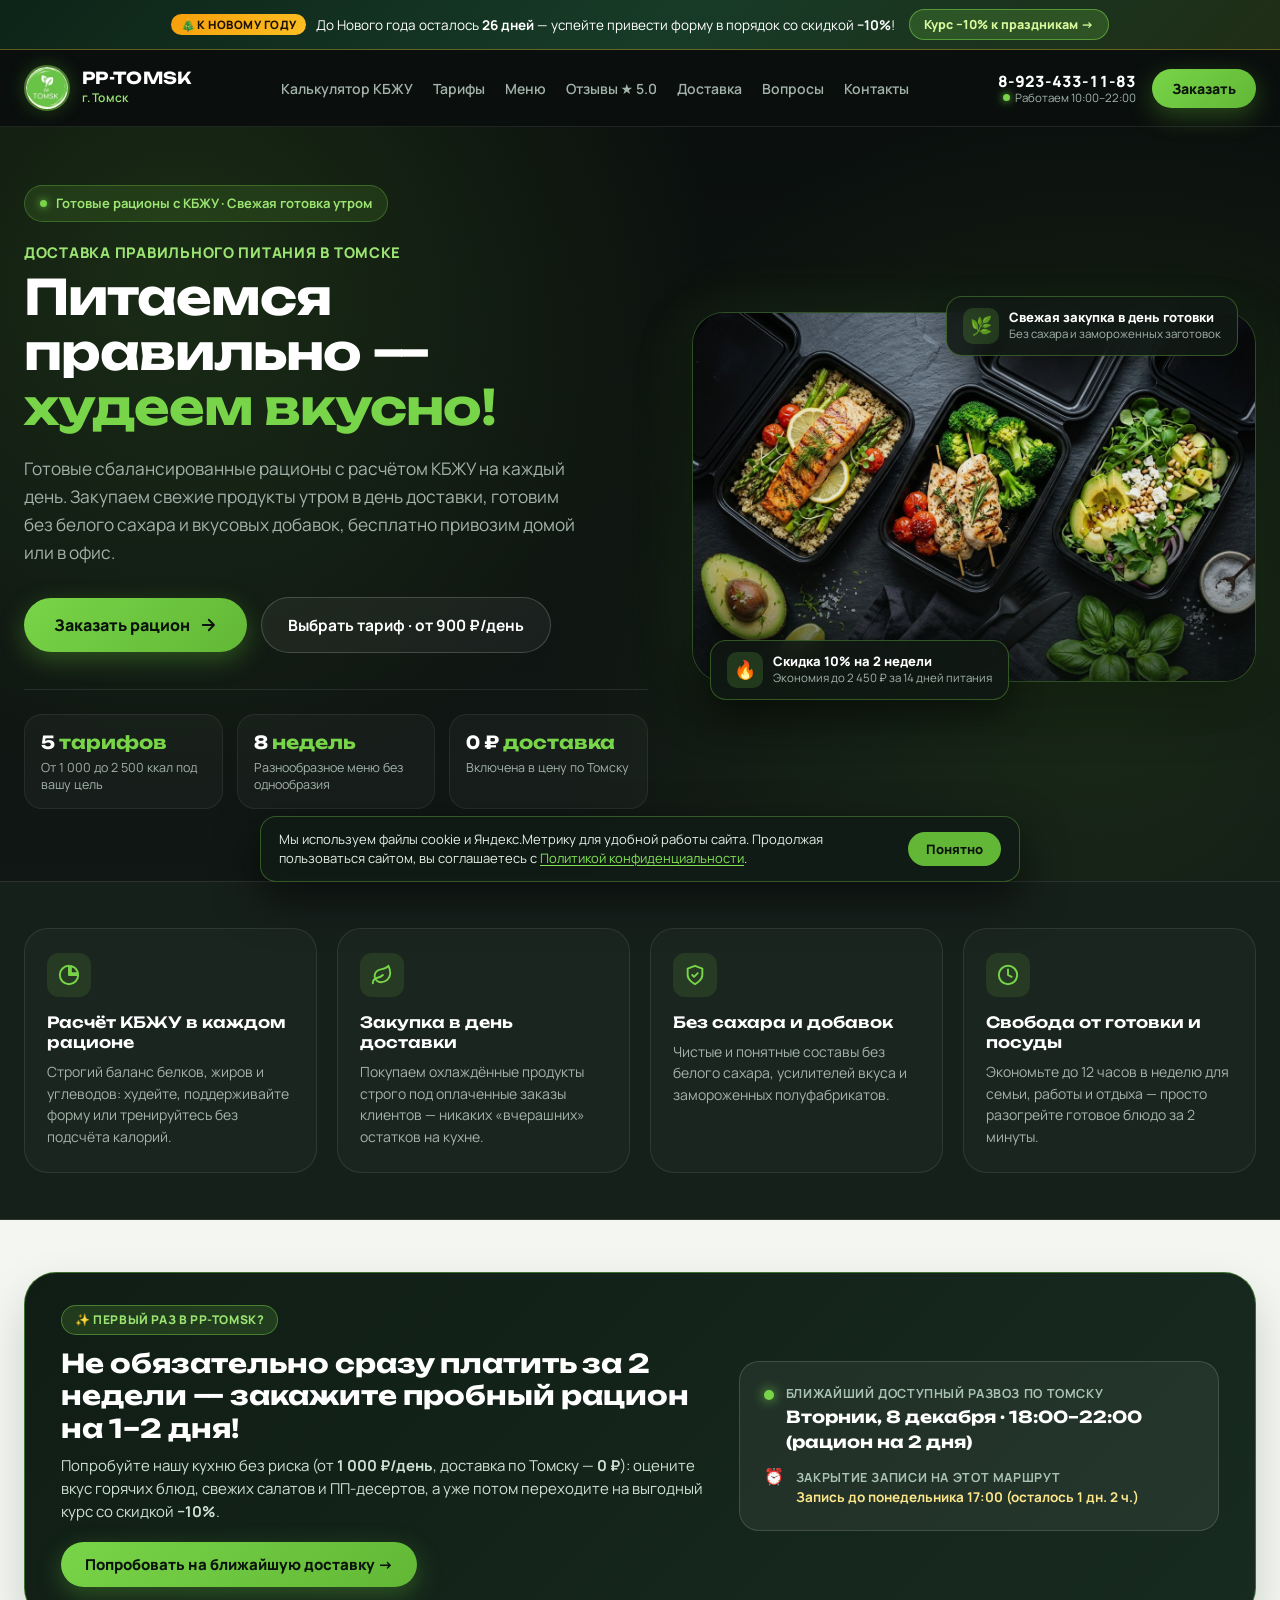
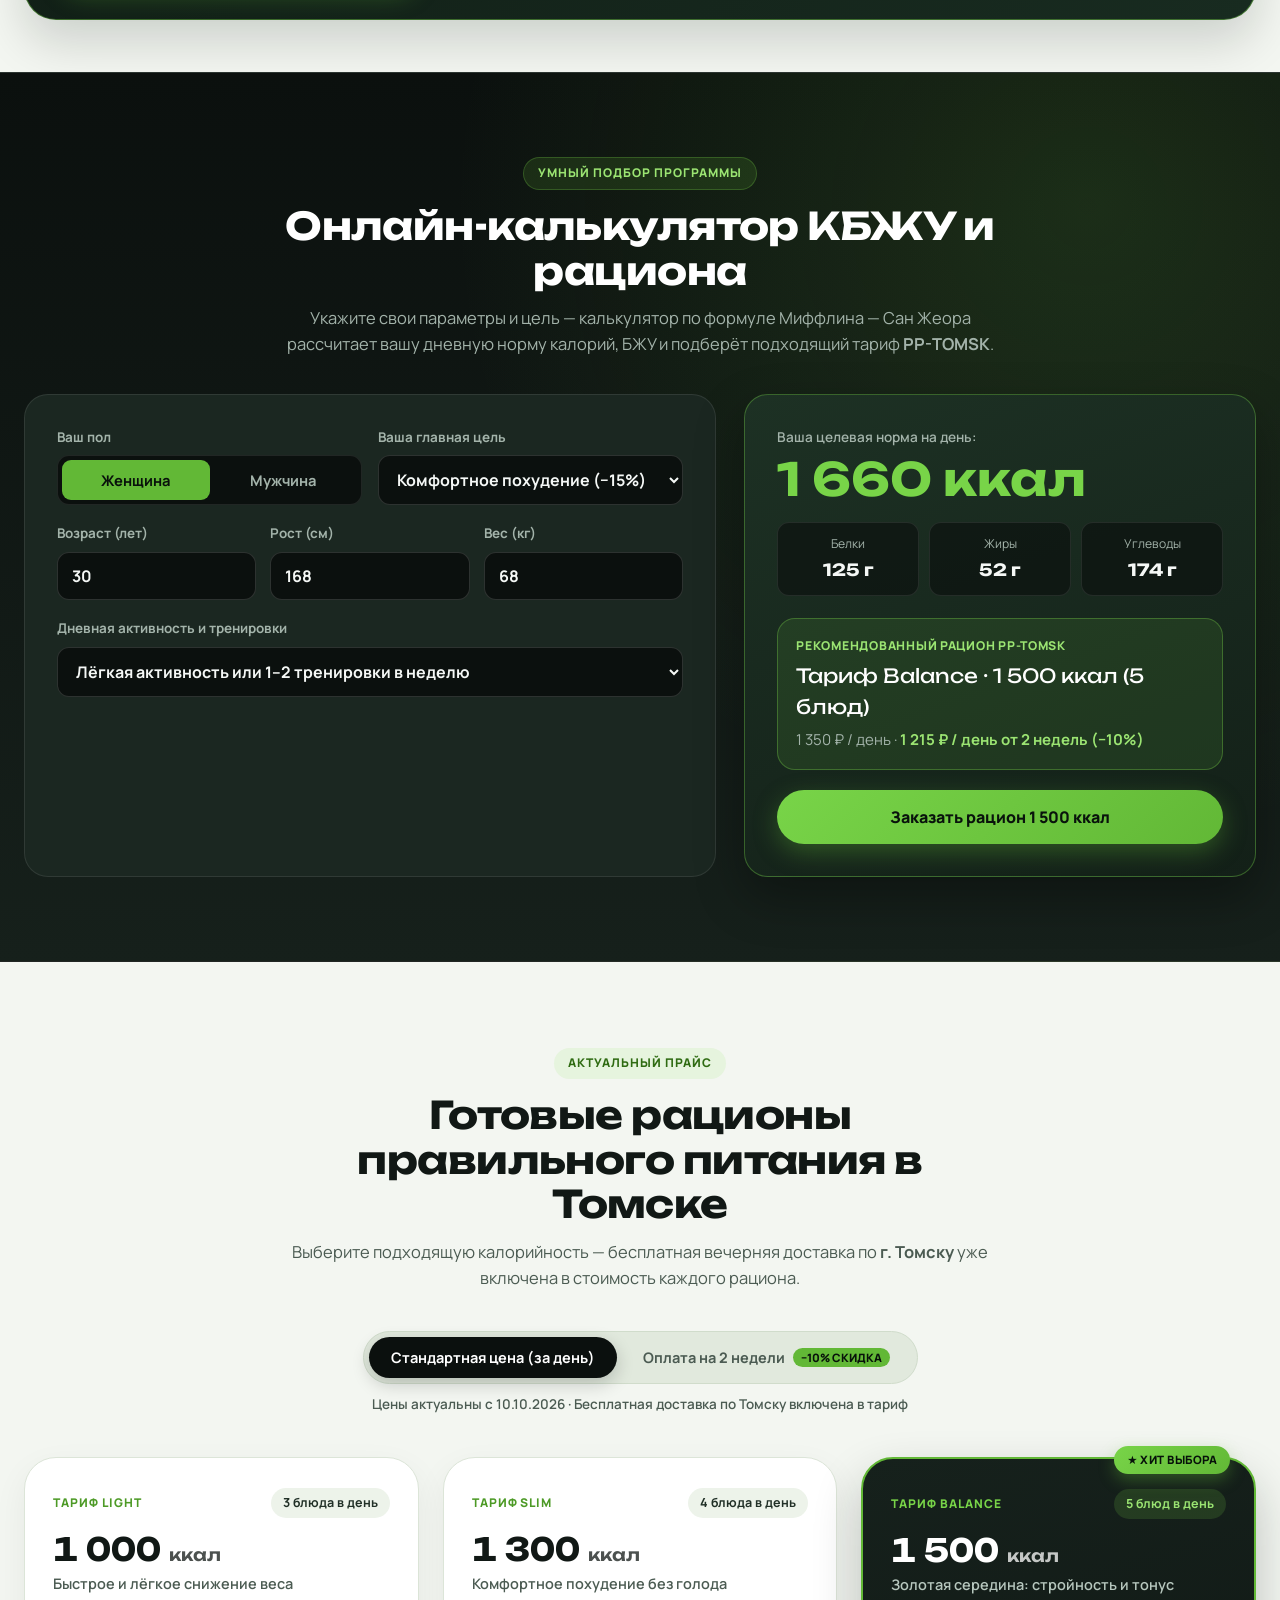
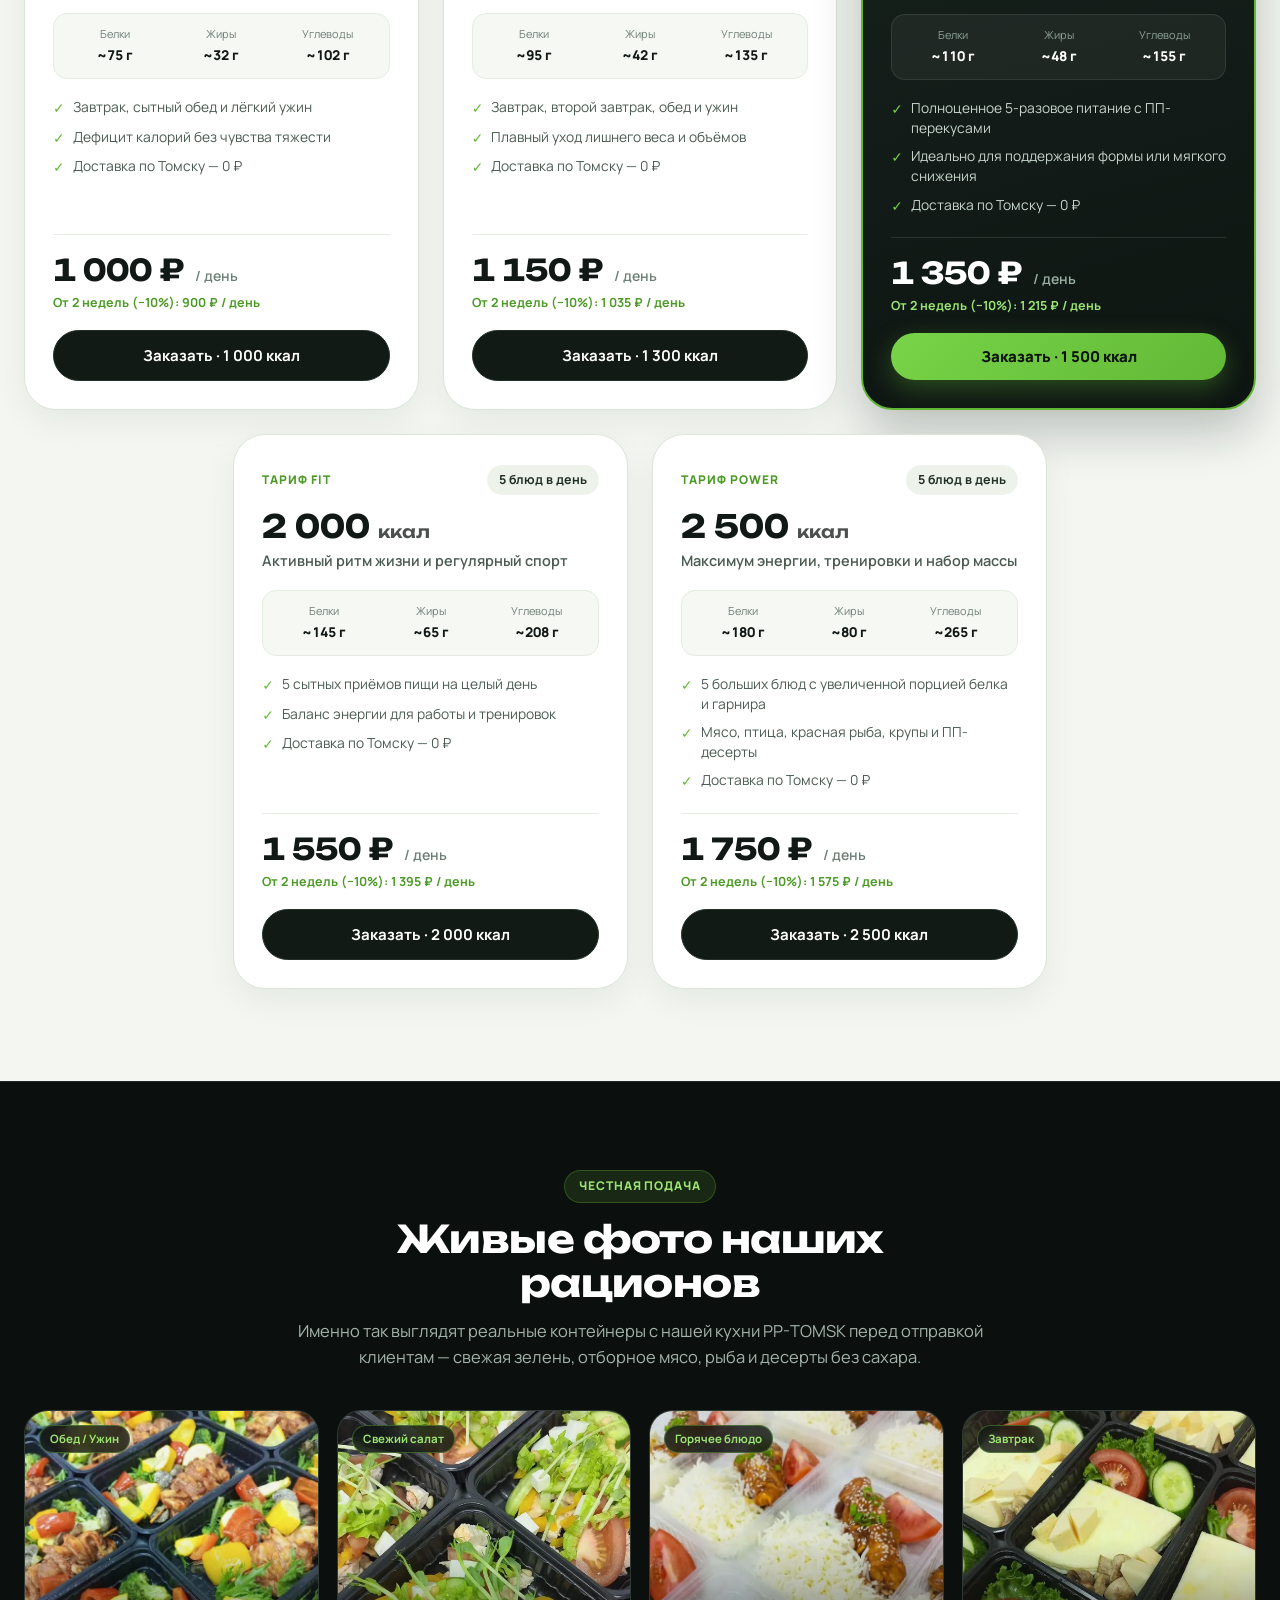
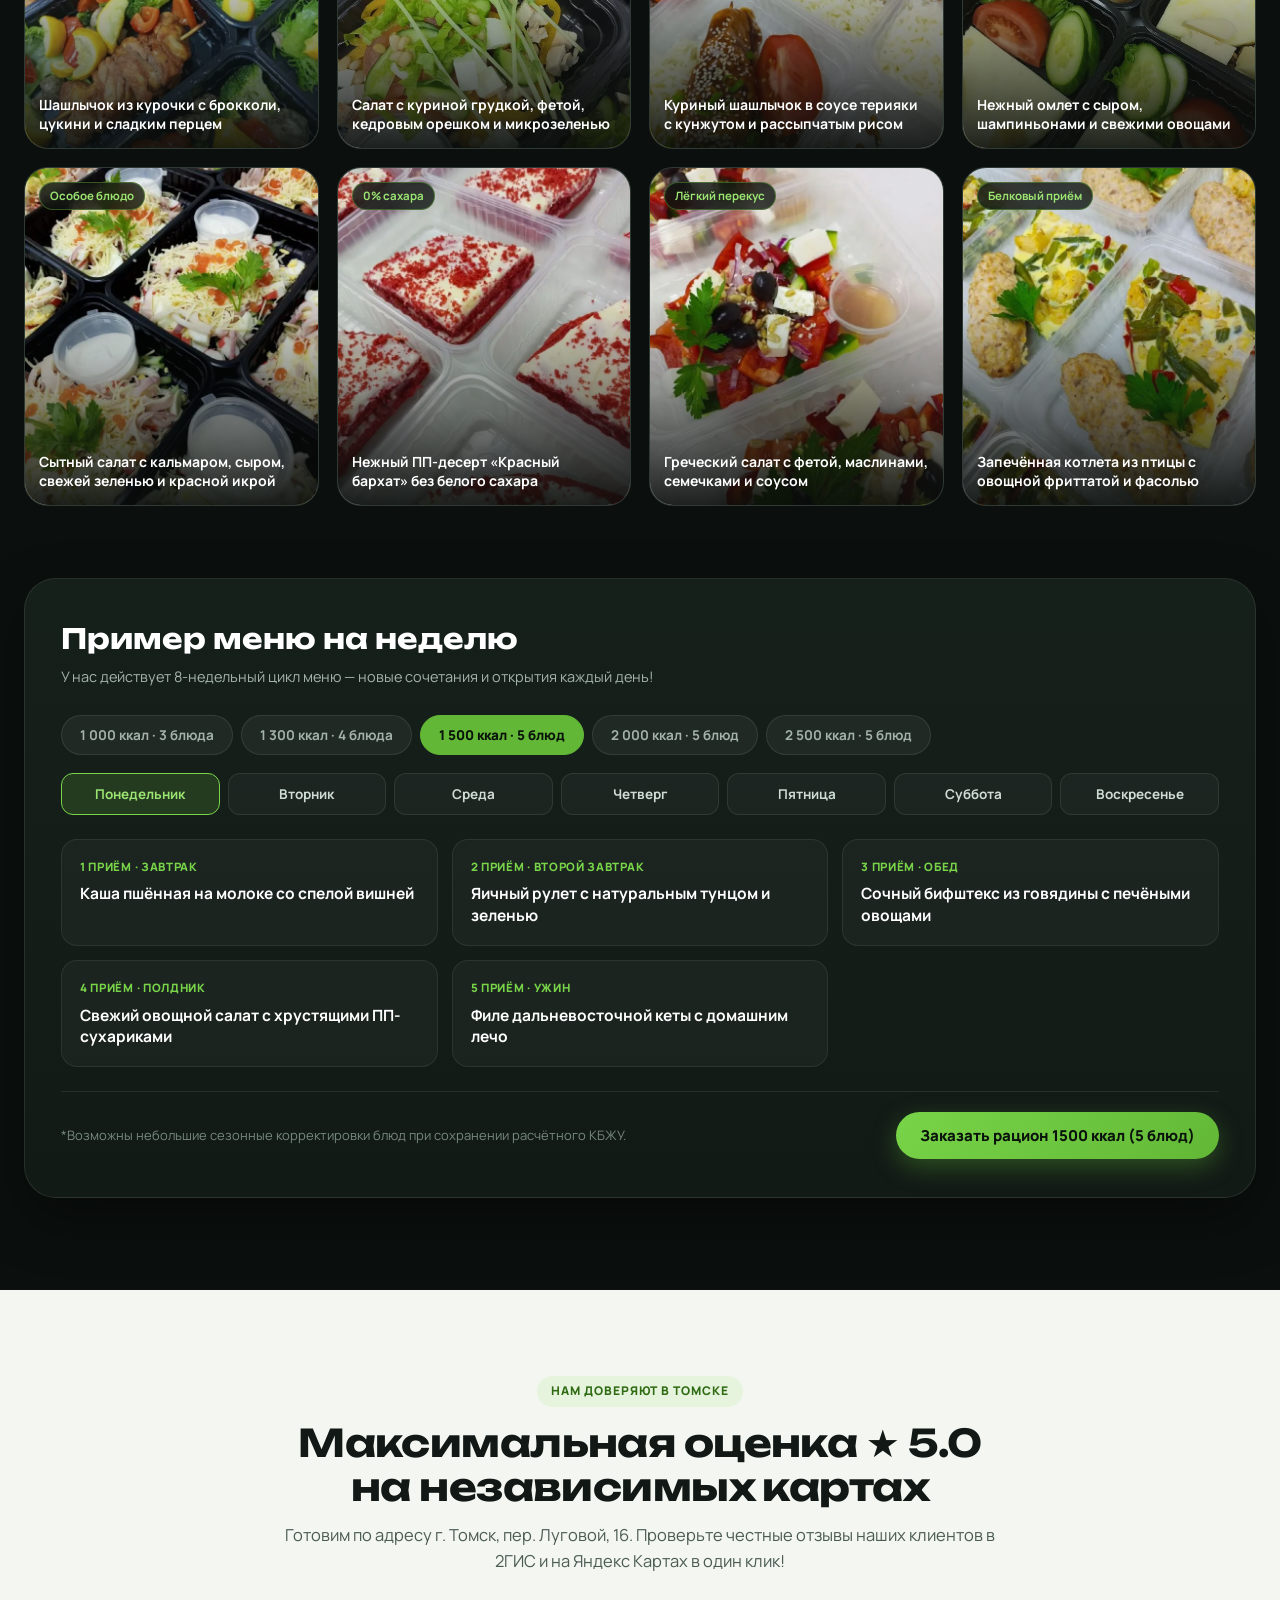
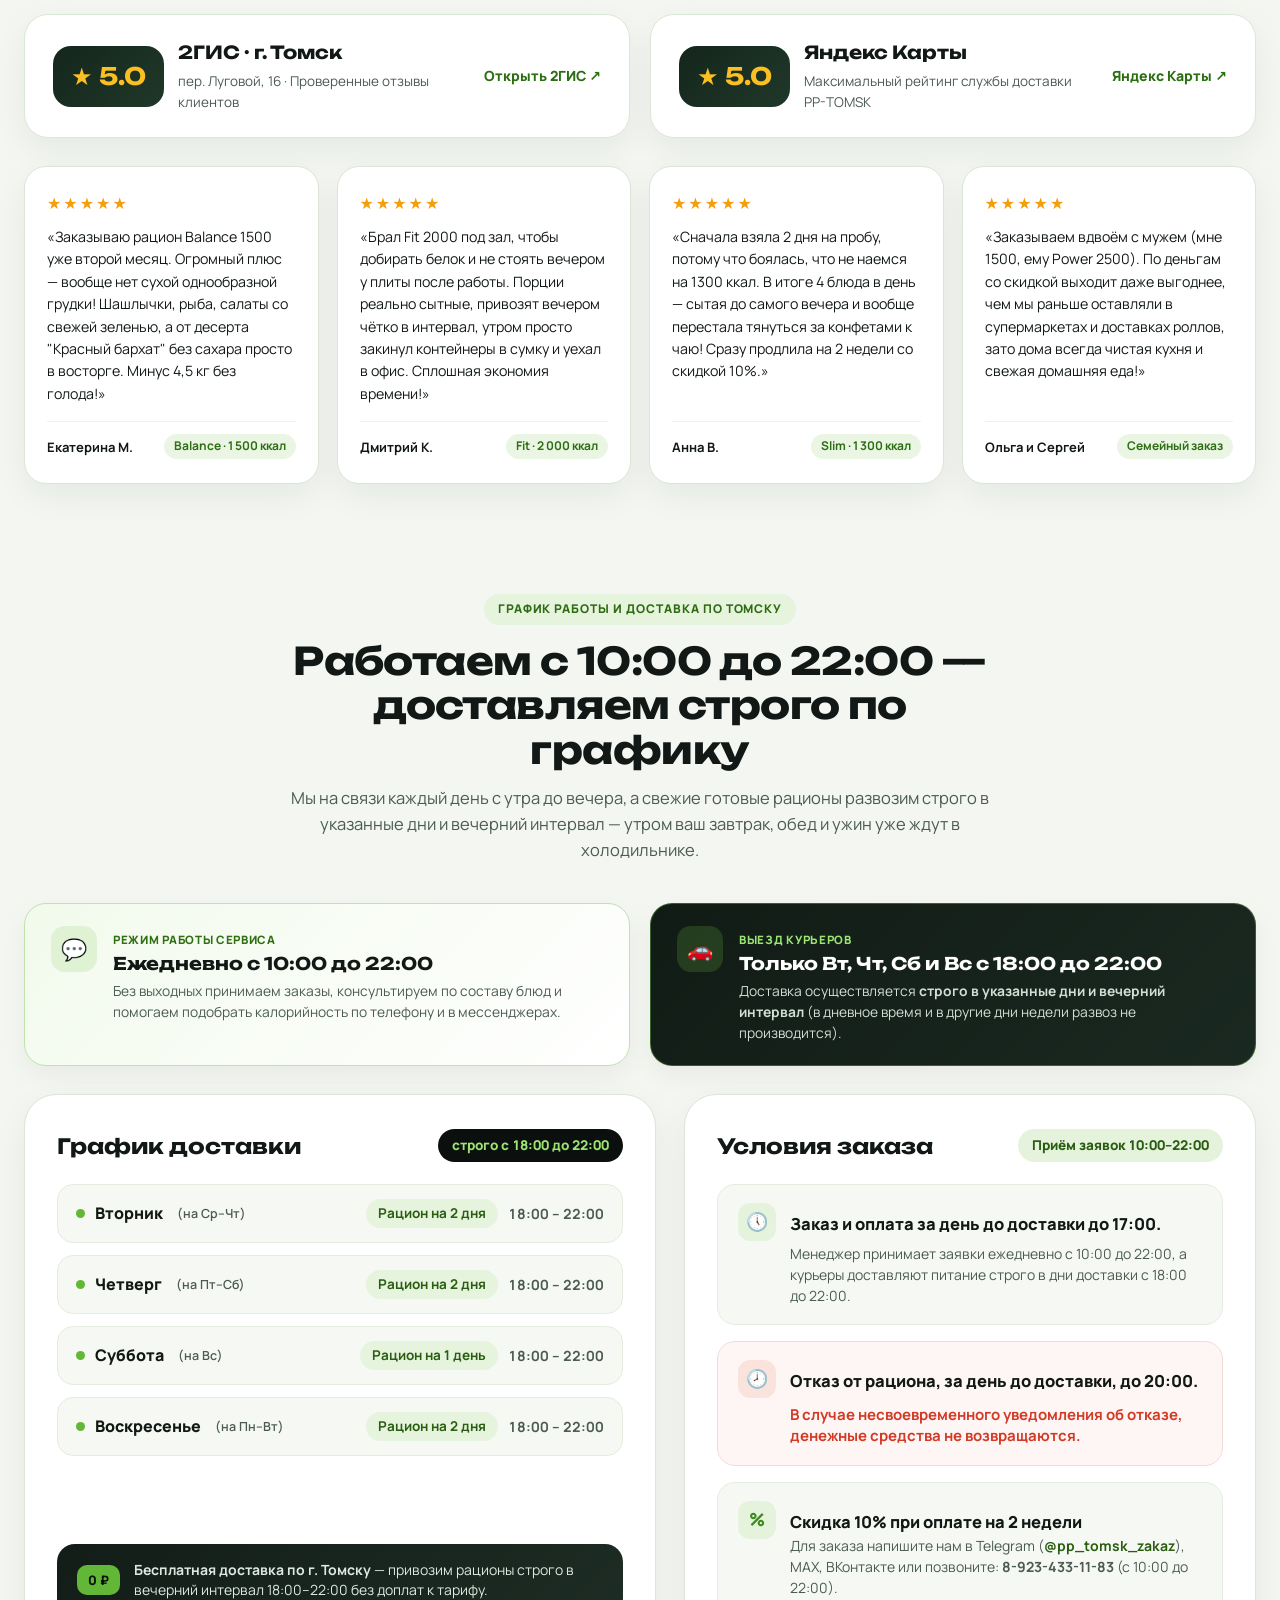
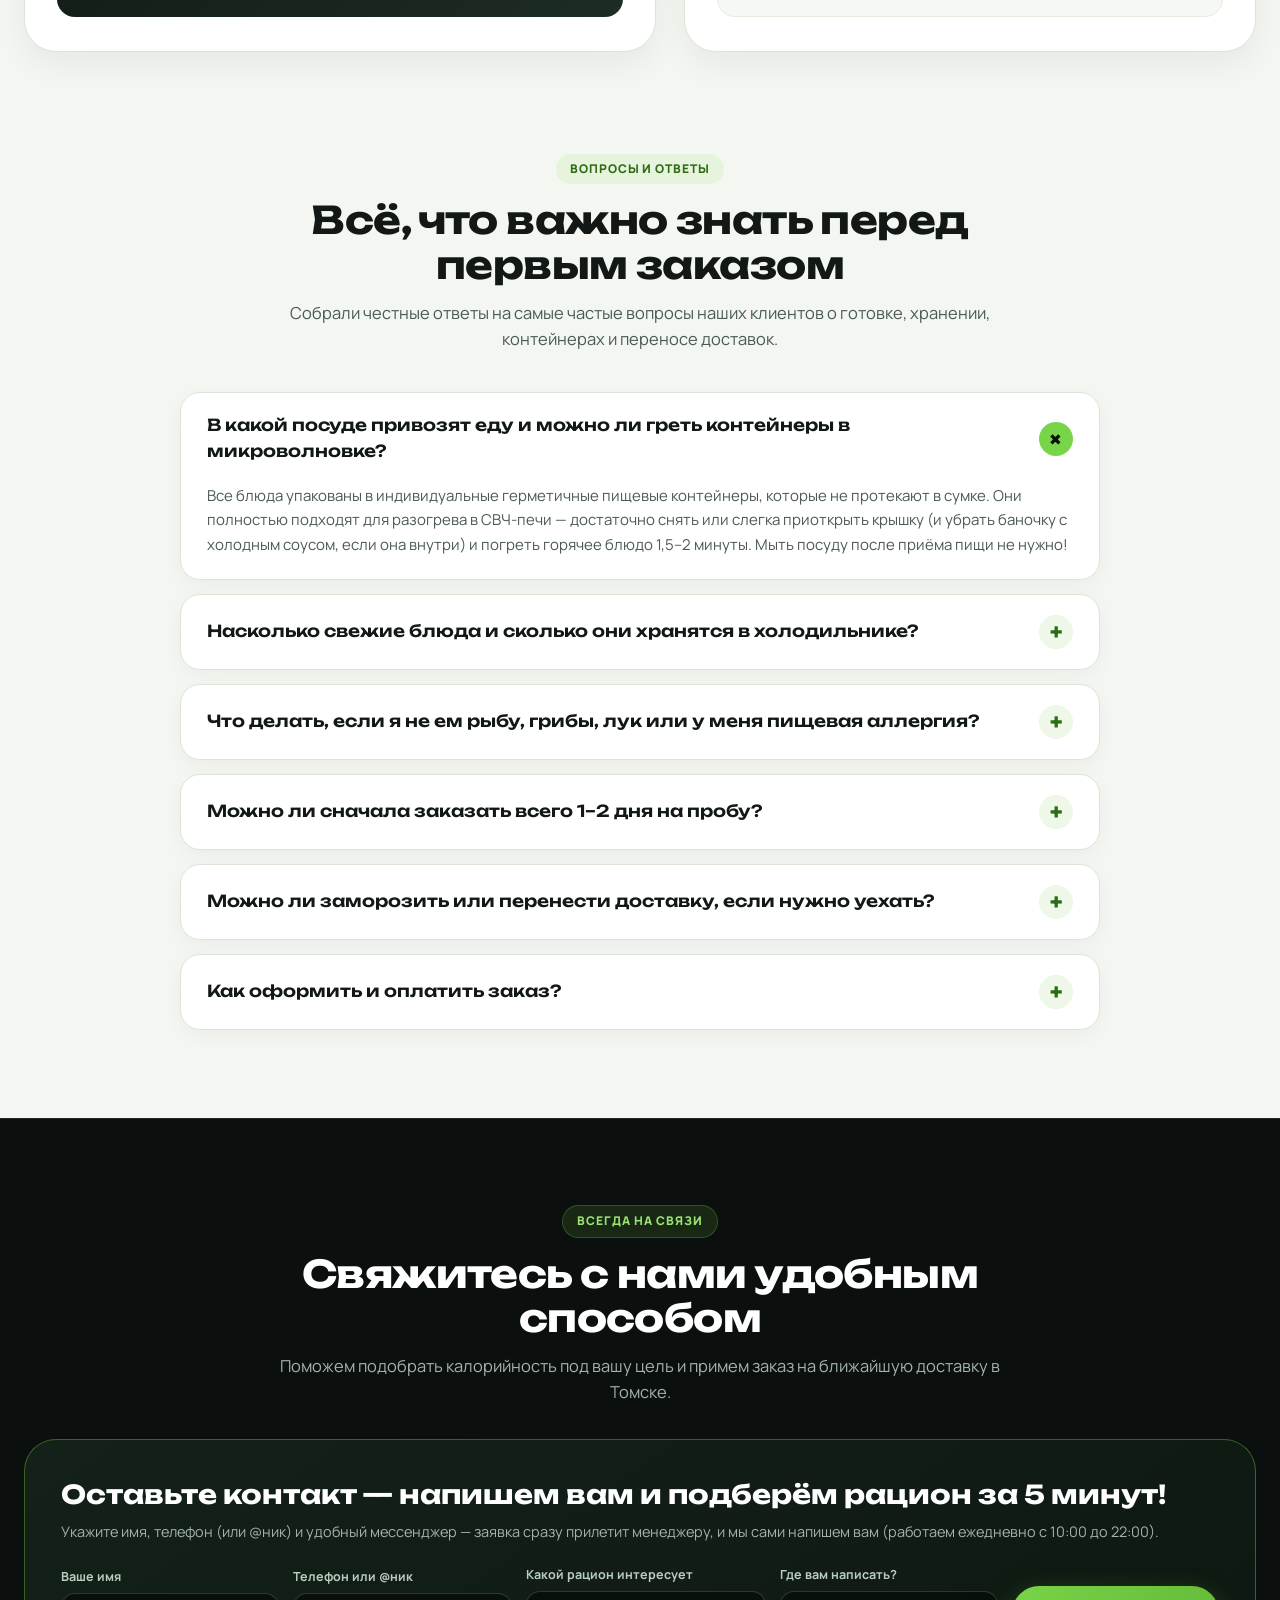
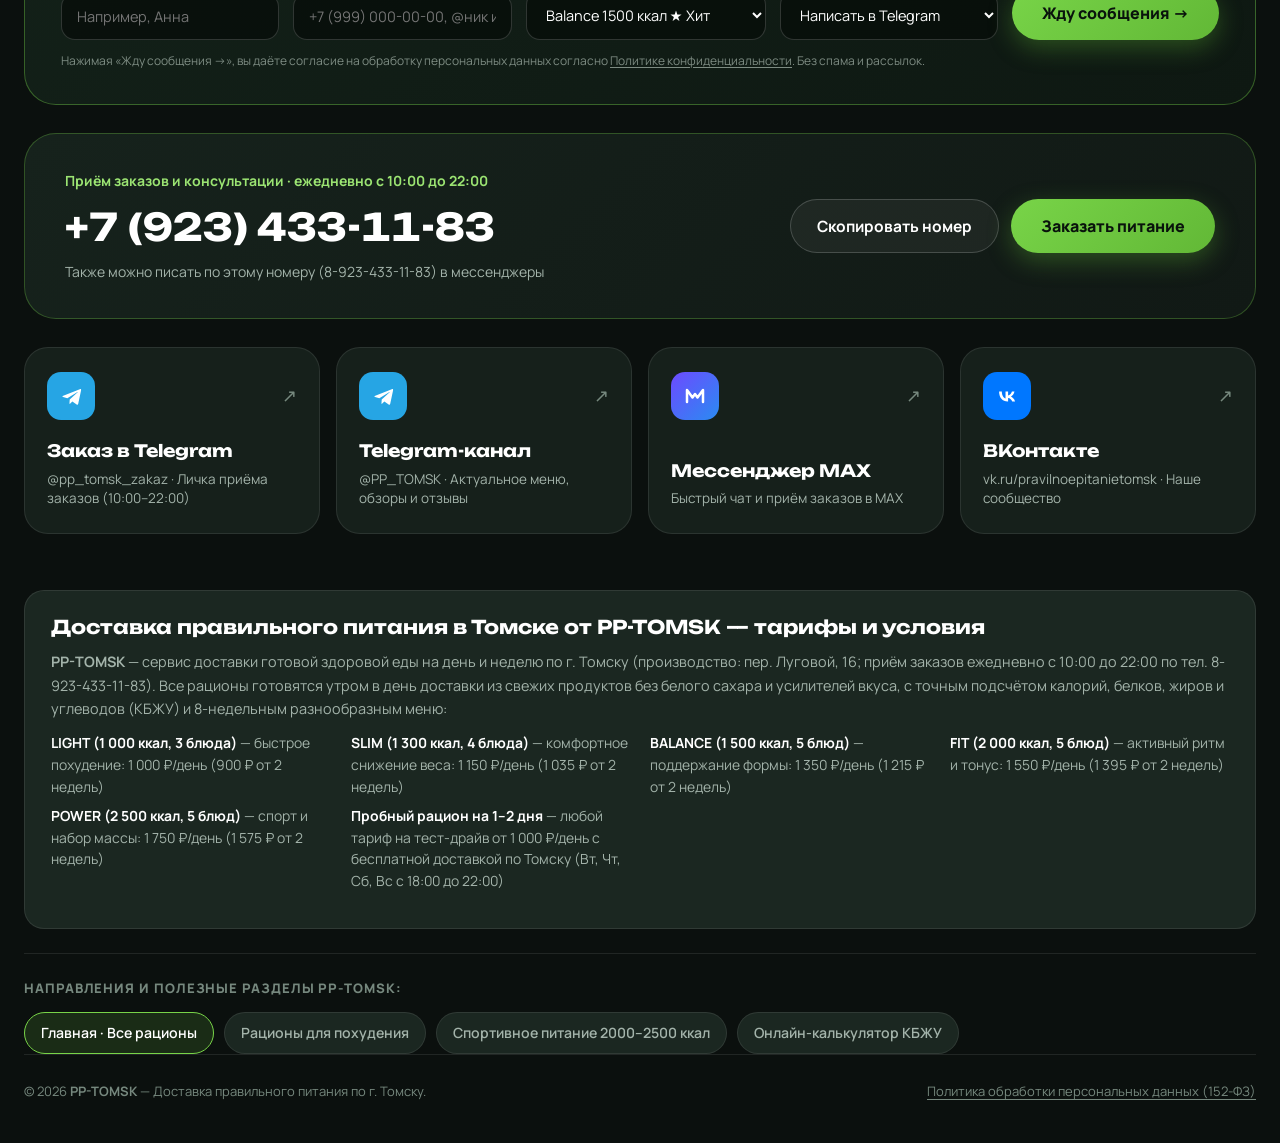
==== commit 0441b858: "152-ФЗ (privacy.html + cookie + согласия), выбор ВК и звонка в формах, удаление Instagram*" ====
--- a/index.html
+++ b/index.html
@@ -76,7 +76,6 @@
           "https://t.me/pp_tomsk_zakaz",
           "https://yandex.ru/maps/-/CXSkES~1",
           "https://2gis.ru/tomsk/firm/70000001119414260",
-          "https://www.instagram.com/pp_tomsk?psln=MXFwc2ZjajNldGhlcQ==",
           "https://max.ru/u/f9LHodD0cOKltUm-97KanH05-3f_t5B6QdtOZZHx1U90Er9B9gcWv1d9wYU"
         ],
         "makesOffer": {
@@ -1897,7 +1896,7 @@
 
 .socials-grid {
   display: grid;
-  grid-template-columns: repeat(5, minmax(0, 1fr));
+  grid-template-columns: repeat(4, minmax(0, 1fr));
   gap: 16px;
   margin-bottom: 56px;
 }
@@ -3319,7 +3318,73 @@
   }
 }
 
-</style>
+
+/* === 152-FZ Compact Cookie Banner === */
+.cookie-notice {
+  position: fixed;
+  left: 16px;
+  right: 16px;
+  bottom: 18px;
+  max-width: 760px;
+  margin: 0 auto;
+  z-index: 260;
+  background: rgba(16, 28, 21, 0.96);
+  border: 1px solid rgba(120, 212, 72, 0.34);
+  border-radius: 16px;
+  padding: 13px 18px;
+  box-shadow: 0 18px 44px rgba(0, 0, 0, 0.55);
+  backdrop-filter: blur(10px);
+  -webkit-backdrop-filter: blur(10px);
+  display: none;
+  align-items: center;
+  justify-content: space-between;
+  gap: 14px;
+  color: #e4efe7;
+  font-size: 13px;
+  line-height: 1.45;
+}
+.cookie-notice.is-visible {
+  display: flex;
+}
+.cookie-notice a {
+  color: #82e354;
+  text-decoration: underline;
+  text-underline-offset: 2px;
+}
+.cookie-notice__btn {
+  flex-shrink: 0;
+  padding: 8px 18px;
+  border-radius: 999px;
+  background: var(--green-500);
+  color: #08120b;
+  font-weight: 800;
+  font-size: 13px;
+  cursor: pointer;
+  border: none;
+  transition: transform 0.15s ease, filter 0.15s ease;
+}
+.cookie-notice__btn:hover {
+  filter: brightness(1.06);
+  transform: translateY(-1px);
+}
+@media (max-width: 680px) {
+  .cookie-notice {
+    bottom: 78px;
+    left: 10px;
+    right: 10px;
+    padding: 12px 14px;
+    flex-direction: column;
+    align-items: stretch;
+    gap: 10px;
+    font-size: 12.5px;
+  }
+  .cookie-notice__btn {
+    width: 100%;
+    padding: 9px 14px;
+  }
+}
+
+  </style>
 </head>
 <body>
   <noscript><div><img src="https://mc.yandex.ru/watch/114298895" style="position:absolute; left:-9999px;" alt="" /></div></noscript>
@@ -4377,7 +4442,7 @@
           </div>
           <div class="ql-field">
             <label for="qlPhone">Телефон или @ник</label>
-            <input type="text" id="qlPhone" placeholder="+7 (999) 000-00-00 или @nick" maxlength="80" required />
+            <input type="text" id="qlPhone" placeholder="+7 (999) 000-00-00, @ник или ВК" maxlength="80" required />
           </div>
           <div class="ql-field">
             <label for="qlTariff">Какой рацион интересует</label>
@@ -4395,6 +4460,8 @@
             <label for="qlChannel">Где вам написать?</label>
             <select id="qlChannel">
               <option value="tg" selected>Написать в Telegram</option>
+              <option value="vk">Написать ВКонтакте</option>
+              <option value="call">Позвонить по телефону</option>
               <option value="max">Написать в MAX</option>
             </select>
           </div>
@@ -4405,7 +4472,7 @@
           </div>
         </div>
         <div class="ql-status" id="qlStatus" role="status" aria-live="polite" style="display:none;"></div>
-        <p class="ql-footnote">Нажимая «Жду сообщения →», вы соглашаетесь на связь с вами для подбора и оформления рациона. Без спама и рассылок.</p>
+        <p class="ql-footnote">Нажимая «Жду сообщения →», вы даёте согласие на обработку персональных данных согласно <a href="/privacy.html" style="color:inherit; text-decoration:underline; text-underline-offset:2px;">Политике конфиденциальности</a>. Без спама и рассылок.</p>
       </form>
 
       <!-- Крупный блок с телефоном -->
@@ -4425,7 +4492,7 @@
         </div>
       </div>
 
-      <!-- Карточки соцсетей: MAX, ВК, Instagram, Telegram -->
+      <!-- Карточки соцсетей: Telegram, MAX, ВК -->
       <div class="socials-grid">
         <a href="https://t.me/pp_tomsk_zakaz?text=%D0%97%D0%B4%D1%80%D0%B0%D0%B2%D1%81%D1%82%D0%B2%D1%83%D0%B9%D1%82%D0%B5!%20%D0%A5%D0%BE%D1%87%D1%83%20%D0%BF%D0%BE%D0%B4%D0%BE%D0%B1%D1%80%D0%B0%D1%82%D1%8C%20%D0%B8%20%D0%B7%D0%B0%D0%BA%D0%B0%D0%B7%D0%B0%D1%82%D1%8C%20%D1%80%D0%B0%D1%86%D0%B8%D0%BE%D0%BD%20PP-TOMSK" target="_blank" rel="noopener noreferrer" class="social-card social-card--tg-order">
           <div class="social-card__head">
@@ -4486,23 +4553,6 @@
             <div class="social-card__handle">vk.ru/pravilnoepitanietomsk · Наше сообщество</div>
           </div>
         </a>
-
-        <a href="https://www.instagram.com/pp_tomsk?psln=MXFwc2ZjajNldGhlcQ==" target="_blank" rel="noopener noreferrer" class="social-card">
-          <div class="social-card__head">
-            <div class="social-card__badge social-card__badge--ig">
-              <svg width="23" height="23" viewBox="0 0 24 24" fill="none" stroke="currentColor" stroke-width="2.1" stroke-linecap="round" stroke-linejoin="round">
-                <rect x="2.5" y="2.5" width="19" height="19" rx="5"/>
-                <circle cx="12" cy="12" r="4.2"/>
-                <circle cx="17.5" cy="6.5" r="1.1" fill="currentColor" stroke="none"/>
-              </svg>
-            </div>
-            <span class="social-card__arrow">↗</span>
-          </div>
-          <div>
-            <div class="social-card__name">Instagram*</div>
-            <div class="social-card__handle">@pp_tomsk · Обзоры блюд и сторис с кухни</div>
-          </div>
-        </a>
       </div>
 
       <section class="seo-ai-summary" aria-label="Сводка о доставке правильного питания PP-TOMSK">
@@ -4529,7 +4579,7 @@
 
       <div class="footer-bottom">
         <div>© 2026 <strong>PP-TOMSK</strong> — Доставка правильного питания по г. Томску.</div>
-        <div>*Meta Platforms Inc. (соцсеть Instagram) признана экстремистской организацией и запрещена на территории РФ.</div>
+        <div><a href="/privacy.html" style="color:inherit; text-decoration:underline; text-underline-offset:3px;">Политика обработки персональных данных (152-ФЗ)</a></div>
       </div>
     </div>
   </footer>
@@ -4567,9 +4617,11 @@
         <input type="text" id="mlWebsite" name="website" tabindex="-1" autocomplete="off" style="position:absolute; left:-9999px; opacity:0; pointer-events:none;" aria-hidden="true" />
         <div class="modal-lead-grid">
           <input type="text" id="mlName" placeholder="Ваше имя" maxlength="80" required />
-          <input type="text" id="mlPhone" placeholder="Телефон или @ник" maxlength="80" required />
+          <input type="text" id="mlPhone" placeholder="Телефон, @ник или ссылка ВК" maxlength="80" required />
           <select id="mlChannel" aria-label="Где вам написать">
             <option value="tg" selected>Написать в Telegram</option>
+            <option value="vk">Написать ВКонтакте</option>
+            <option value="call">Позвонить по телефону</option>
             <option value="max">Написать в MAX</option>
           </select>
           <button type="submit" class="btn btn--primary" id="mlSubmitBtn" style="padding:11px 16px; font-size:13.5px; white-space:nowrap;">
@@ -4577,6 +4629,7 @@
           </button>
         </div>
         <div class="ql-status" id="mlStatus" role="status" aria-live="polite" style="display:none; margin-top:12px; padding:11px 14px; font-size:13px;"></div>
+        <div style="margin-top:8px; font-size:11.5px; color:rgba(255,255,255,0.52); line-height:1.4;">Нажимая «Жду сообщения →», вы соглашаетесь с <a href="/privacy.html" target="_blank" rel="noopener" style="color:rgba(255,255,255,0.78); text-decoration:underline;">Политикой конфиденциальности</a>.</div>
       </form>
 
       <div class="modal-divider">или напишите / позвоните сами</div>
@@ -5350,12 +5403,14 @@
       const website = websiteEl?.value || '';
       if (!name || !phone) return;
 
-      const channelLabels = { tg: 'Telegram', max: 'MAX' };
+      const channelLabels = { tg: 'Telegram', vk: 'ВКонтакте', call: 'по телефону', max: 'MAX' };
       const channelLabel = channelLabels[channel] || 'мессенджер';
       const source = `${entryTrafficSource} → ${getPageShortName()} (${formPlace})`;
       const calcInfo = (window.__ppCalcUsed && window.__ppCalcSummary) ? window.__ppCalcSummary : '';
 
       let fullTariff = tariffText || 'Подбор рациона';
+      if (channel === 'vk' && !fullTariff.includes('Связь:')) fullTariff += ' • Связь: ВКонтакте';
+      else if (channel === 'call' && !fullTariff.includes('Связь:')) fullTariff += ' • Связь: Позвонить';
       if (calcInfo && !fullTariff.includes('КБЖУ:')) {
         fullTariff += ` [КБЖУ: ${calcInfo}]`;
       }
@@ -5373,7 +5428,7 @@
         name,
         phone,
         tariff: fullTariff,
-        channel,
+        channel: channel === 'vk' ? 'ВКонтакте' : (channel === 'call' ? 'Звонок' : channel),
         source,
         calc: calcInfo,
         website
@@ -5407,7 +5462,7 @@
           strongEl.textContent = `✅ Спасибо, ${name}! Заявка передана менеджеру PP-TOMSK.`;
           const spanEl = document.createElement('div');
           spanEl.style.marginTop = '4px';
-          spanEl.textContent = `Напишем вам в ${channelLabel} (${phone}) в течение 5 минут (10:00–22:00).`;
+          spanEl.textContent = channel === 'call' ? `Перезвоним вам по номеру ${phone} в течение 5–10 минут (10:00–22:00).` : `Напишем вам ${channel === 'vk' ? 'ВКонтакте' : 'в ' + channelLabel} (${phone}) в течение 5 минут (10:00–22:00).`;
           statusBox.appendChild(strongEl);
           statusBox.appendChild(spanEl);
         }
@@ -5489,5 +5544,39 @@
   })();
 
 </script>
+
+  <!-- Уведомление об использовании файлов cookie (152-ФЗ) -->
+  <div class="cookie-notice" id="cookieNotice" role="region" aria-label="Уведомление о файлах cookie">
+    <div>
+      Мы используем файлы cookie и Яндекс.Метрику для удобной работы сайта. Продолжая пользоваться сайтом, вы соглашаетесь с <a href="/privacy.html">Политикой конфиденциальности</a>.
+    </div>
+    <button type="button" class="cookie-notice__btn" id="cookieAcceptBtn">Понятно</button>
+  </div>
+  <script>
+    (function() {
+      try {
+        var box = document.getElementById('cookieNotice');
+        var btn = document.getElementById('cookieAcceptBtn');
+        if (box && !localStorage.getItem('pp_tomsk_cookie_ok_v1')) {
+          box.classList.add('is-visible');
+        }
+        if (btn && box) {
+          btn.addEventListener('click', function() {
+            try { localStorage.setItem('pp_tomsk_cookie_ok_v1', '1'); } catch (_) {}
+            box.classList.remove('is-visible');
+          });
+        }
+        // Автовыбор «Написать ВКонтакте», если переход пришёл из ВК
+        var qs = (location.search || '').toLowerCase();
+        var ref = (document.referrer || '').toLowerCase();
+        if (qs.indexOf('utm_source=vk') !== -1 || ref.indexOf('vk.com') !== -1 || ref.indexOf('vk.ru') !== -1) {
+          ['qlChannel', 'mlChannel'].forEach(function(id) {
+            var el = document.getElementById(id);
+            if (el) el.value = 'vk';
+          });
+        }
+      } catch (_) {}
+    })();
+  </script>
 </body>
 </html>
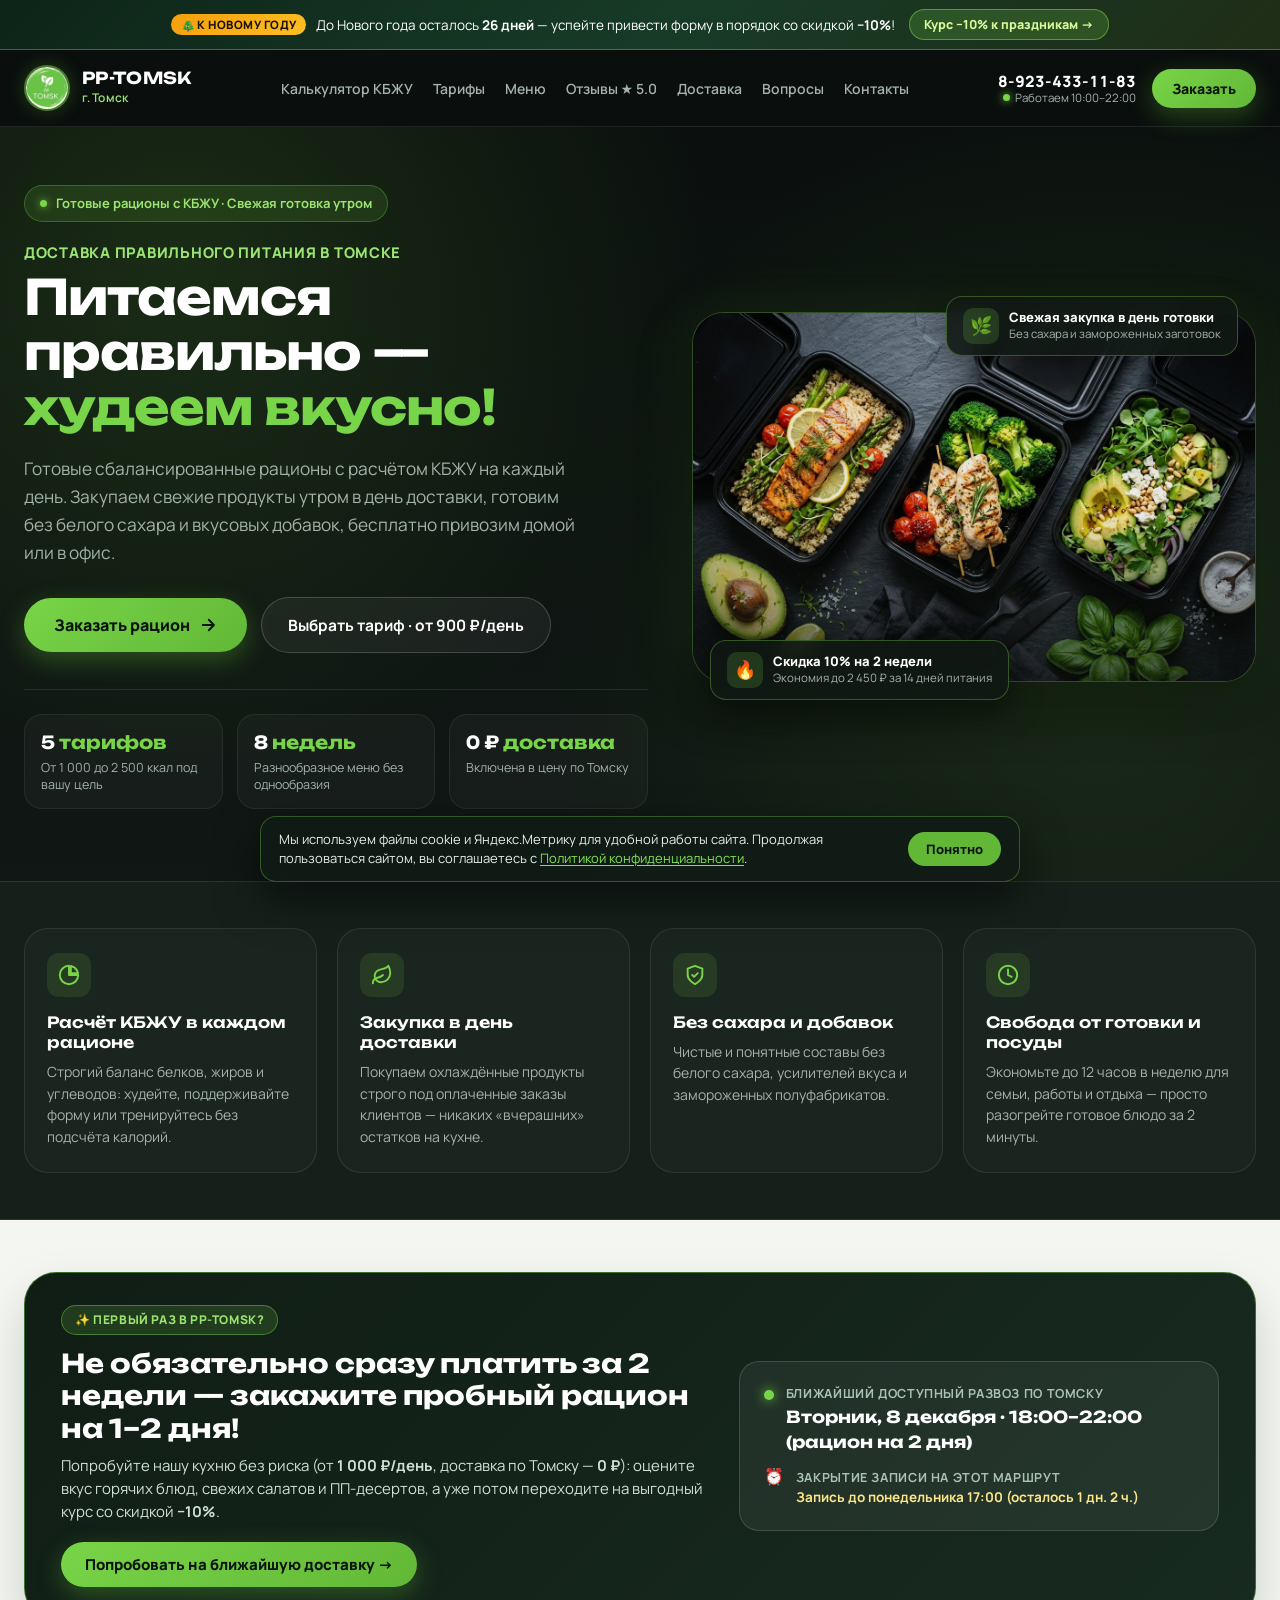
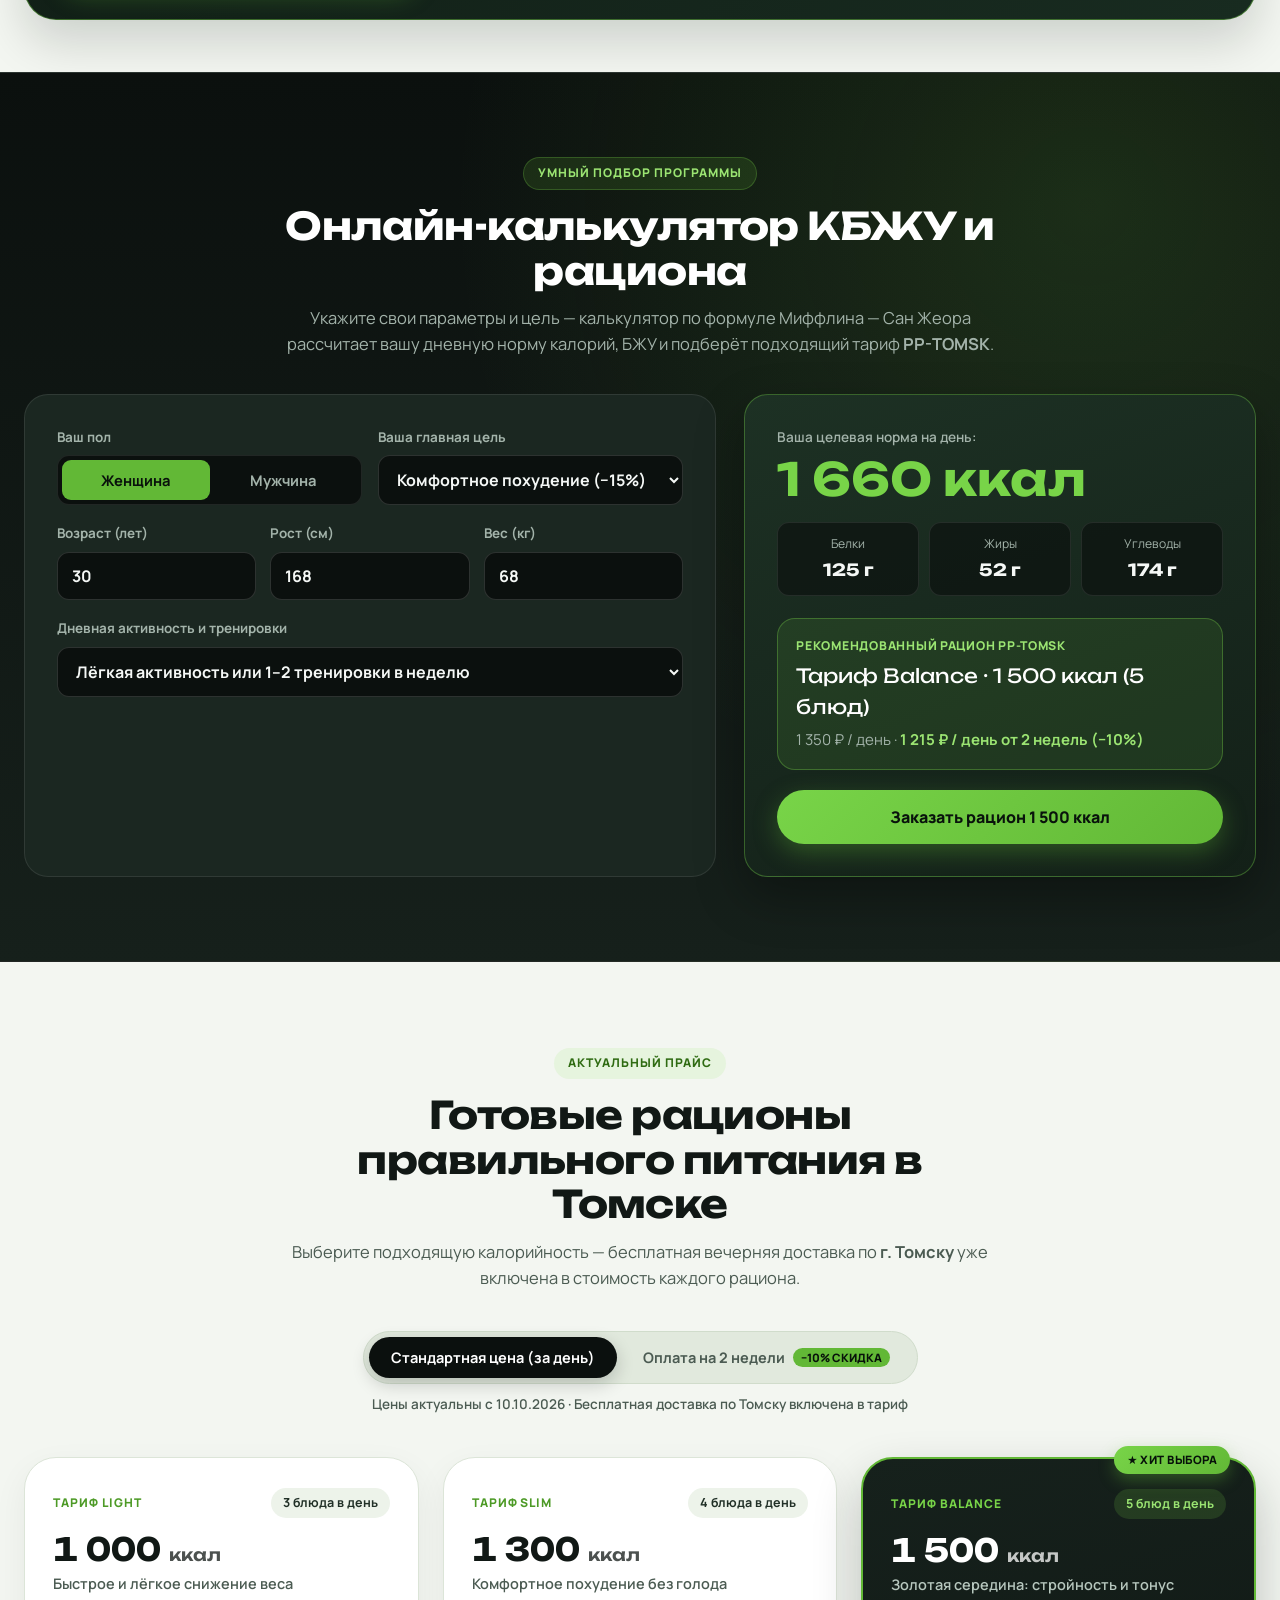
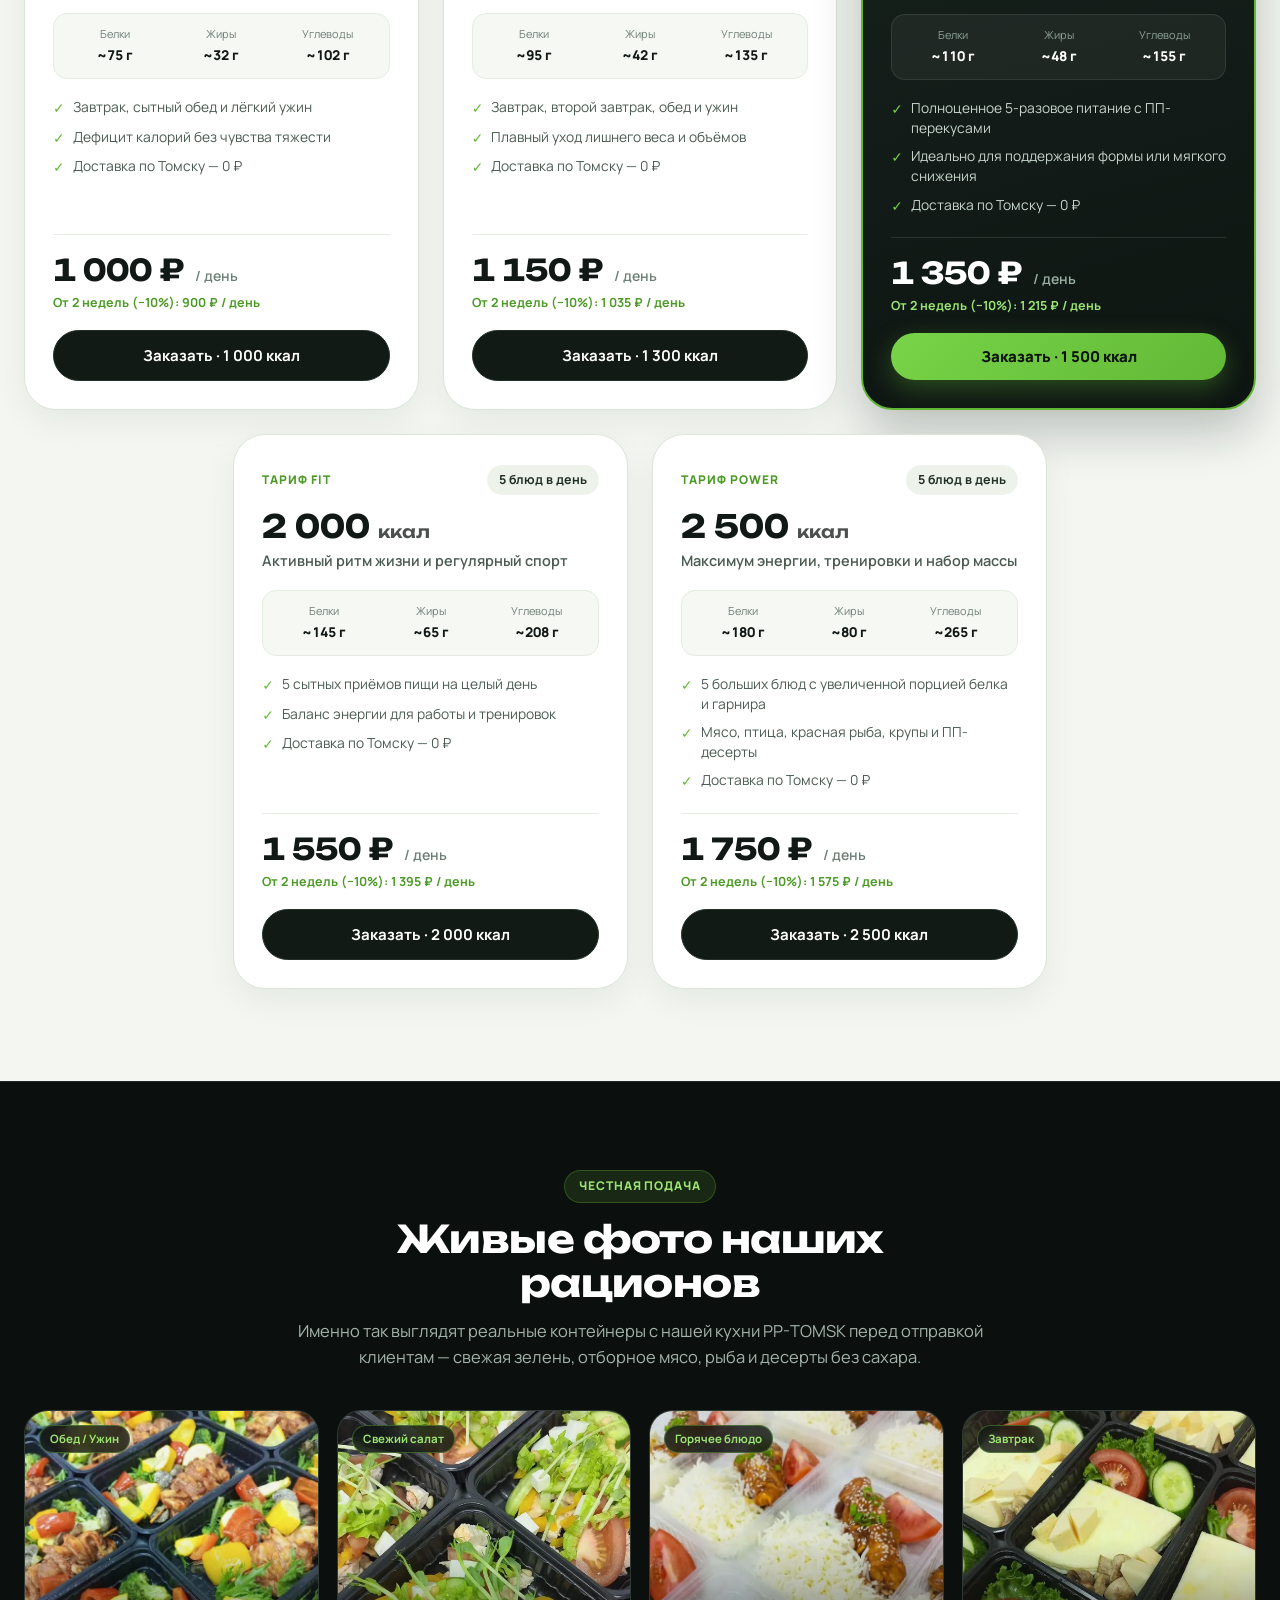
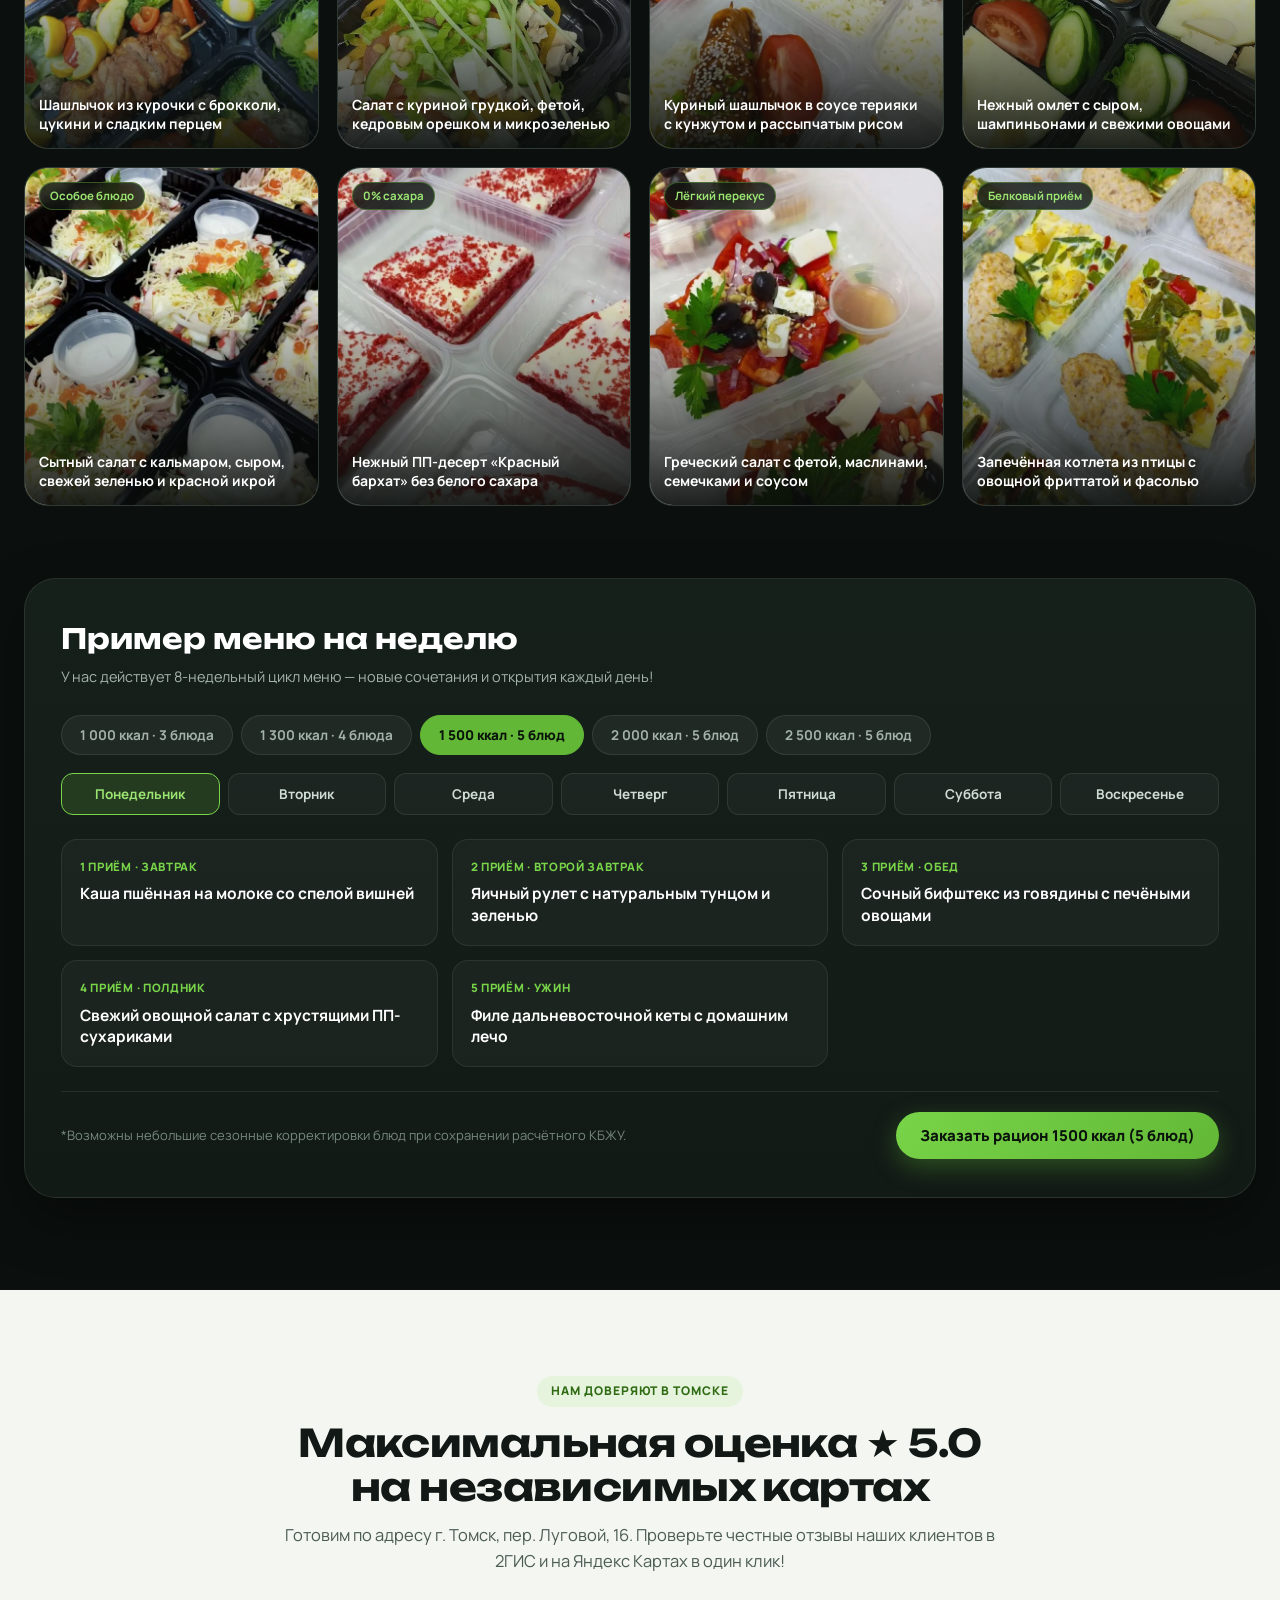
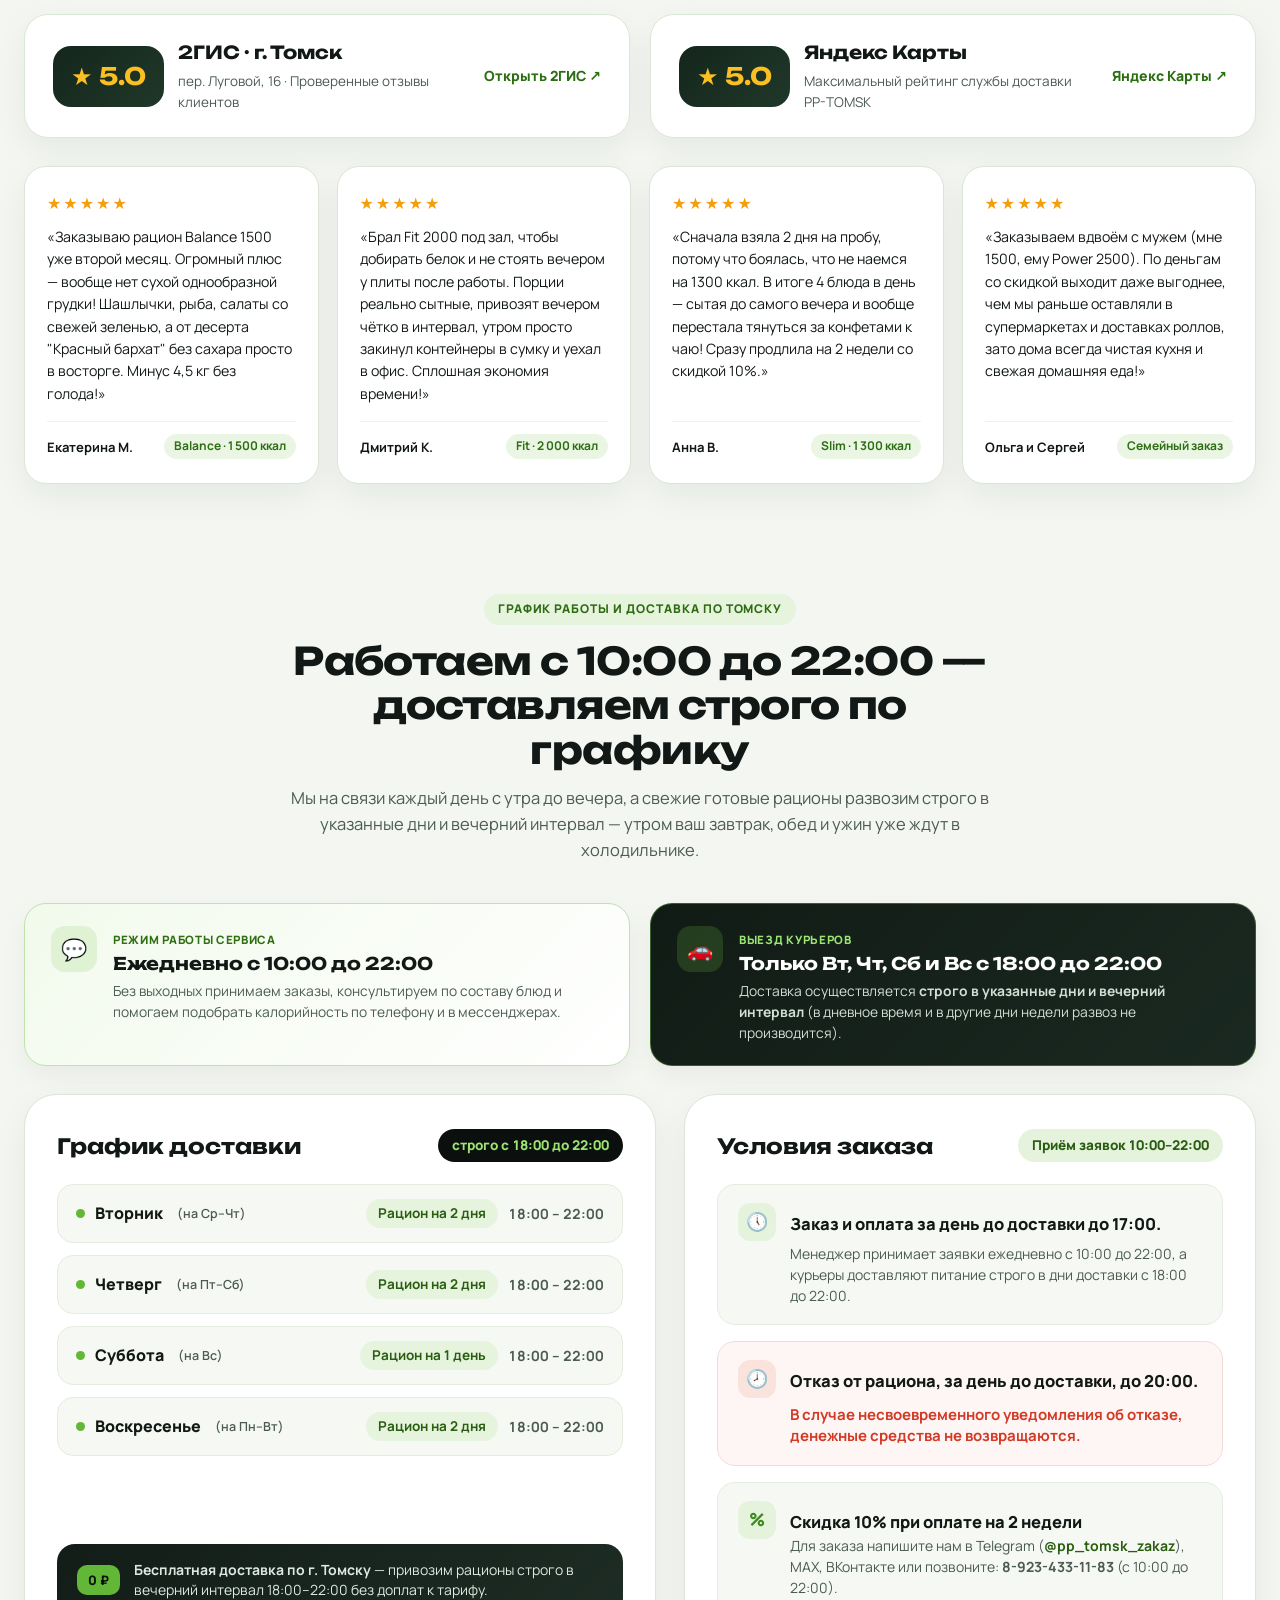
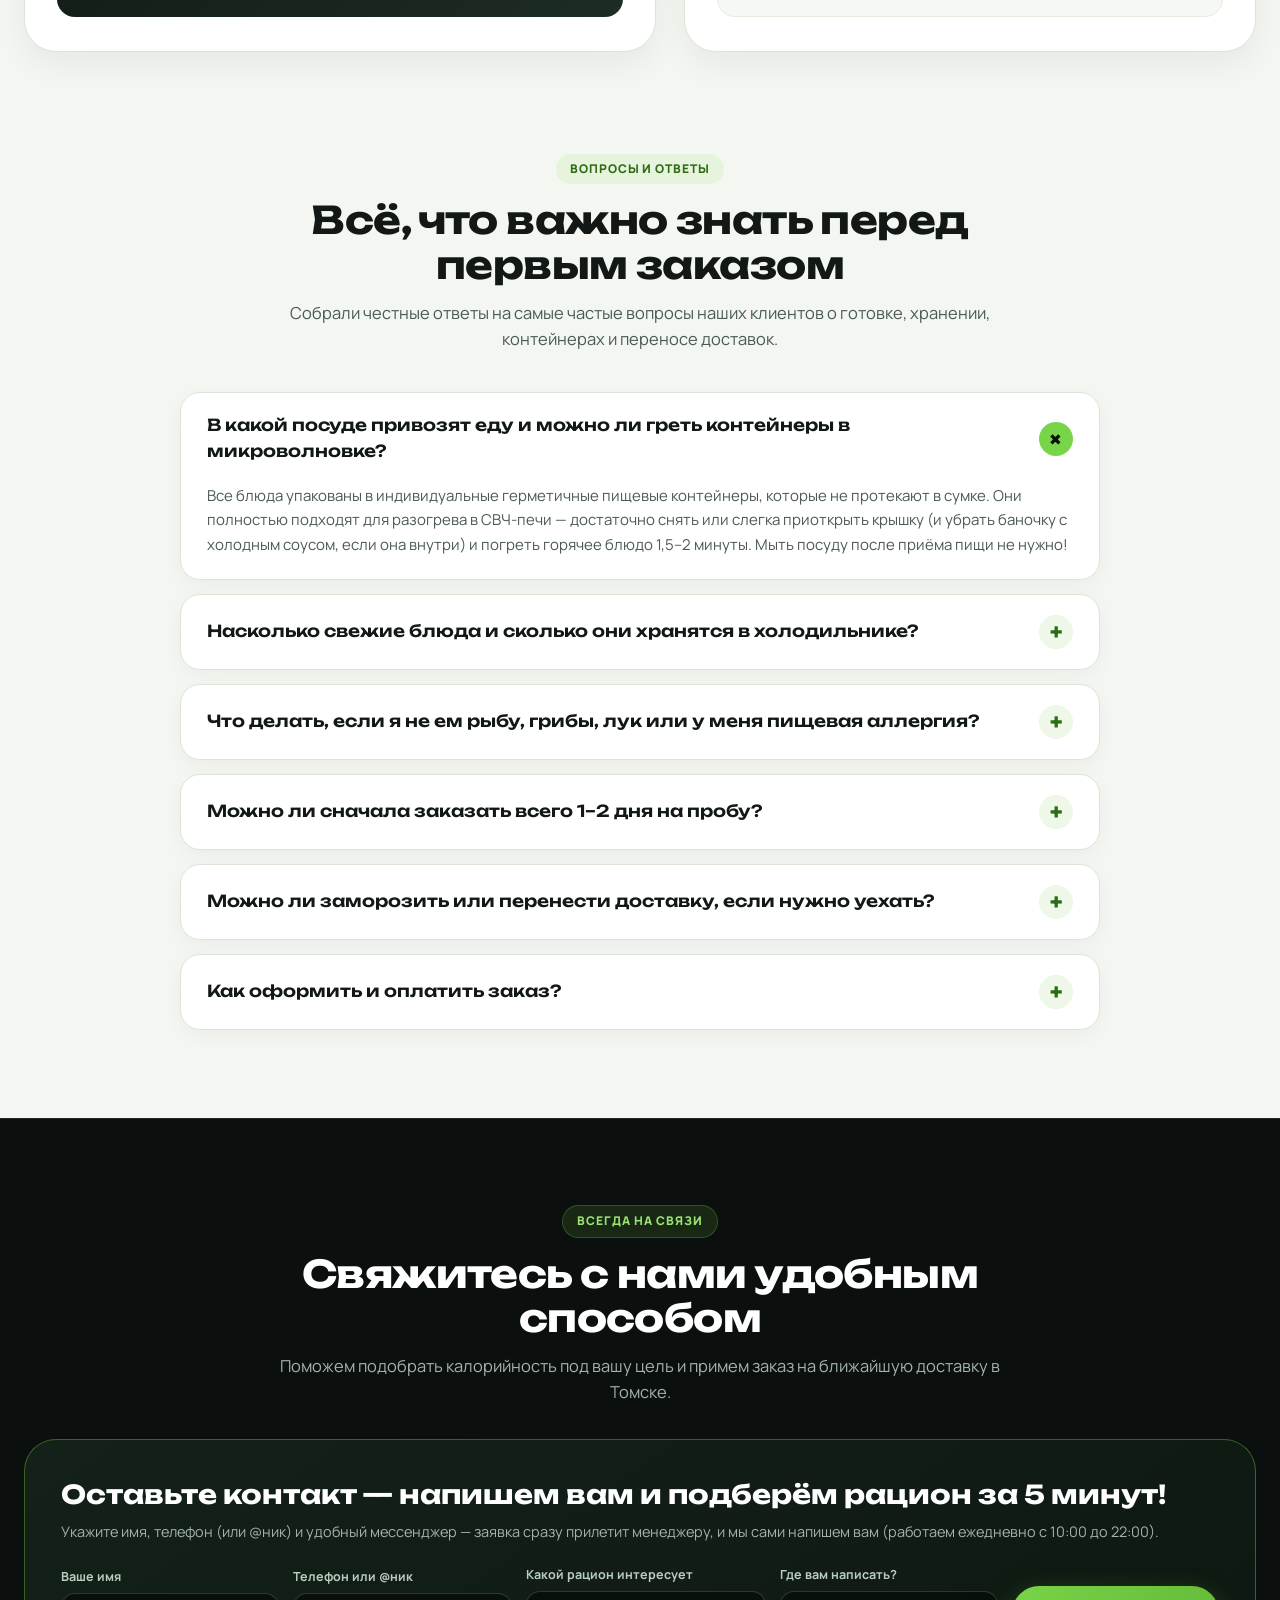
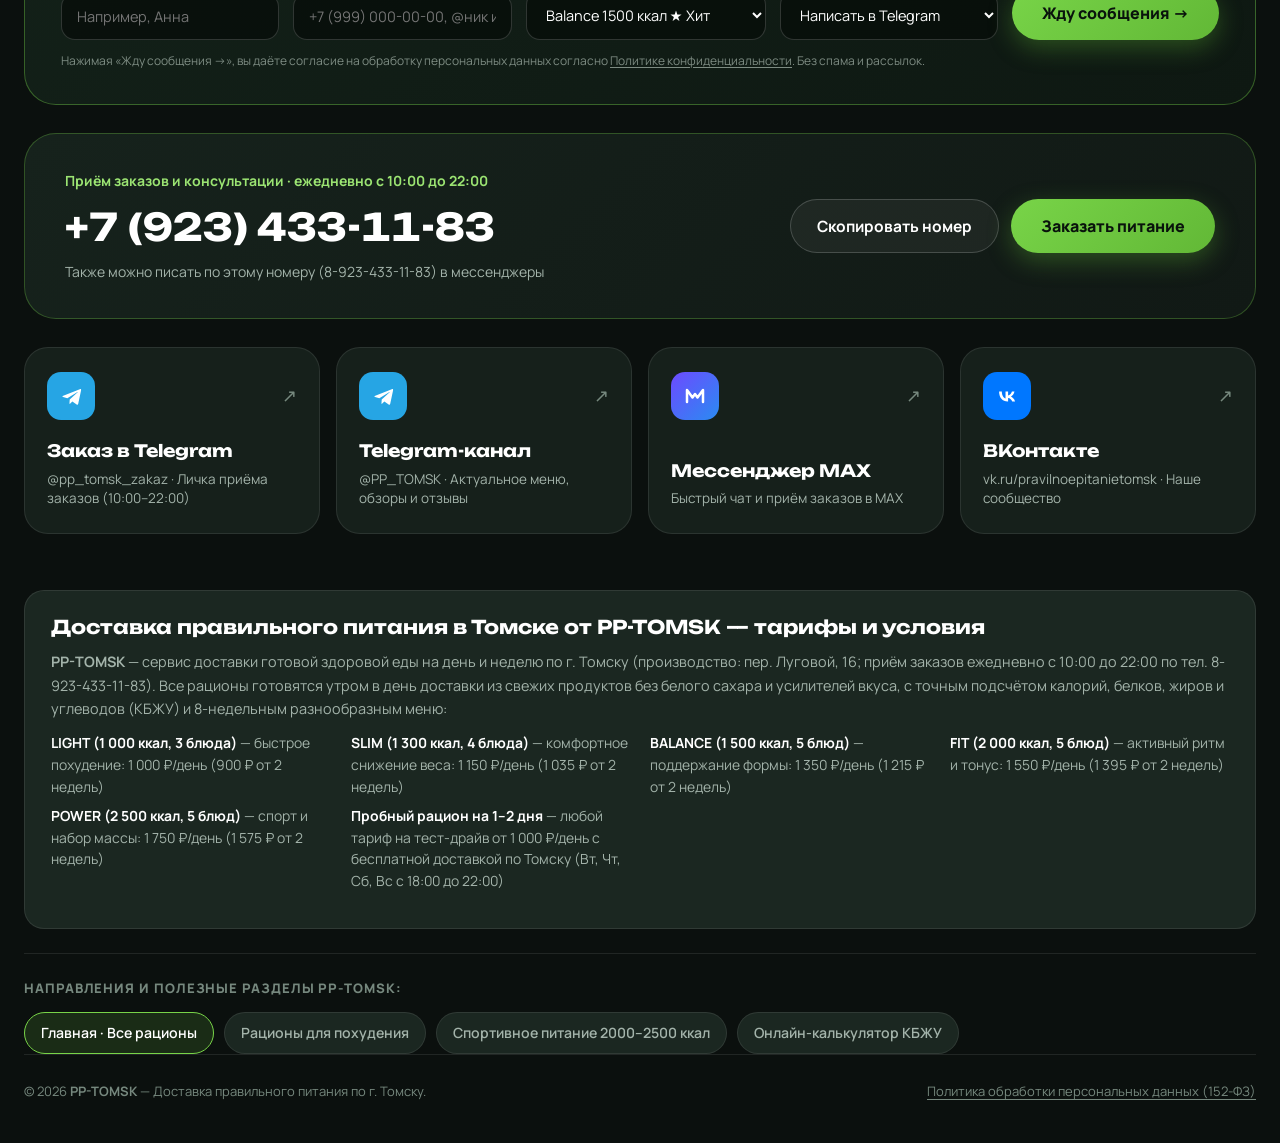
==== commit 797c3012: "SEO Clean-param в robots.txt, .nojekyll, PWA site.webmanifest + favicon-512 и README.md" ====
--- a/index.html
+++ b/index.html
@@ -32,6 +32,7 @@
   <link rel="icon" type="image/png" sizes="120x120" href="/favicon-120.png" />
   <link rel="icon" type="image/svg+xml" href="/favicon.svg" />
   <link rel="apple-touch-icon" sizes="192x192" href="/favicon-192.png" />
+  <link rel="manifest" href="/site.webmanifest" />
   <script type="application/ld+json">
   {
     "@context": "https://schema.org",
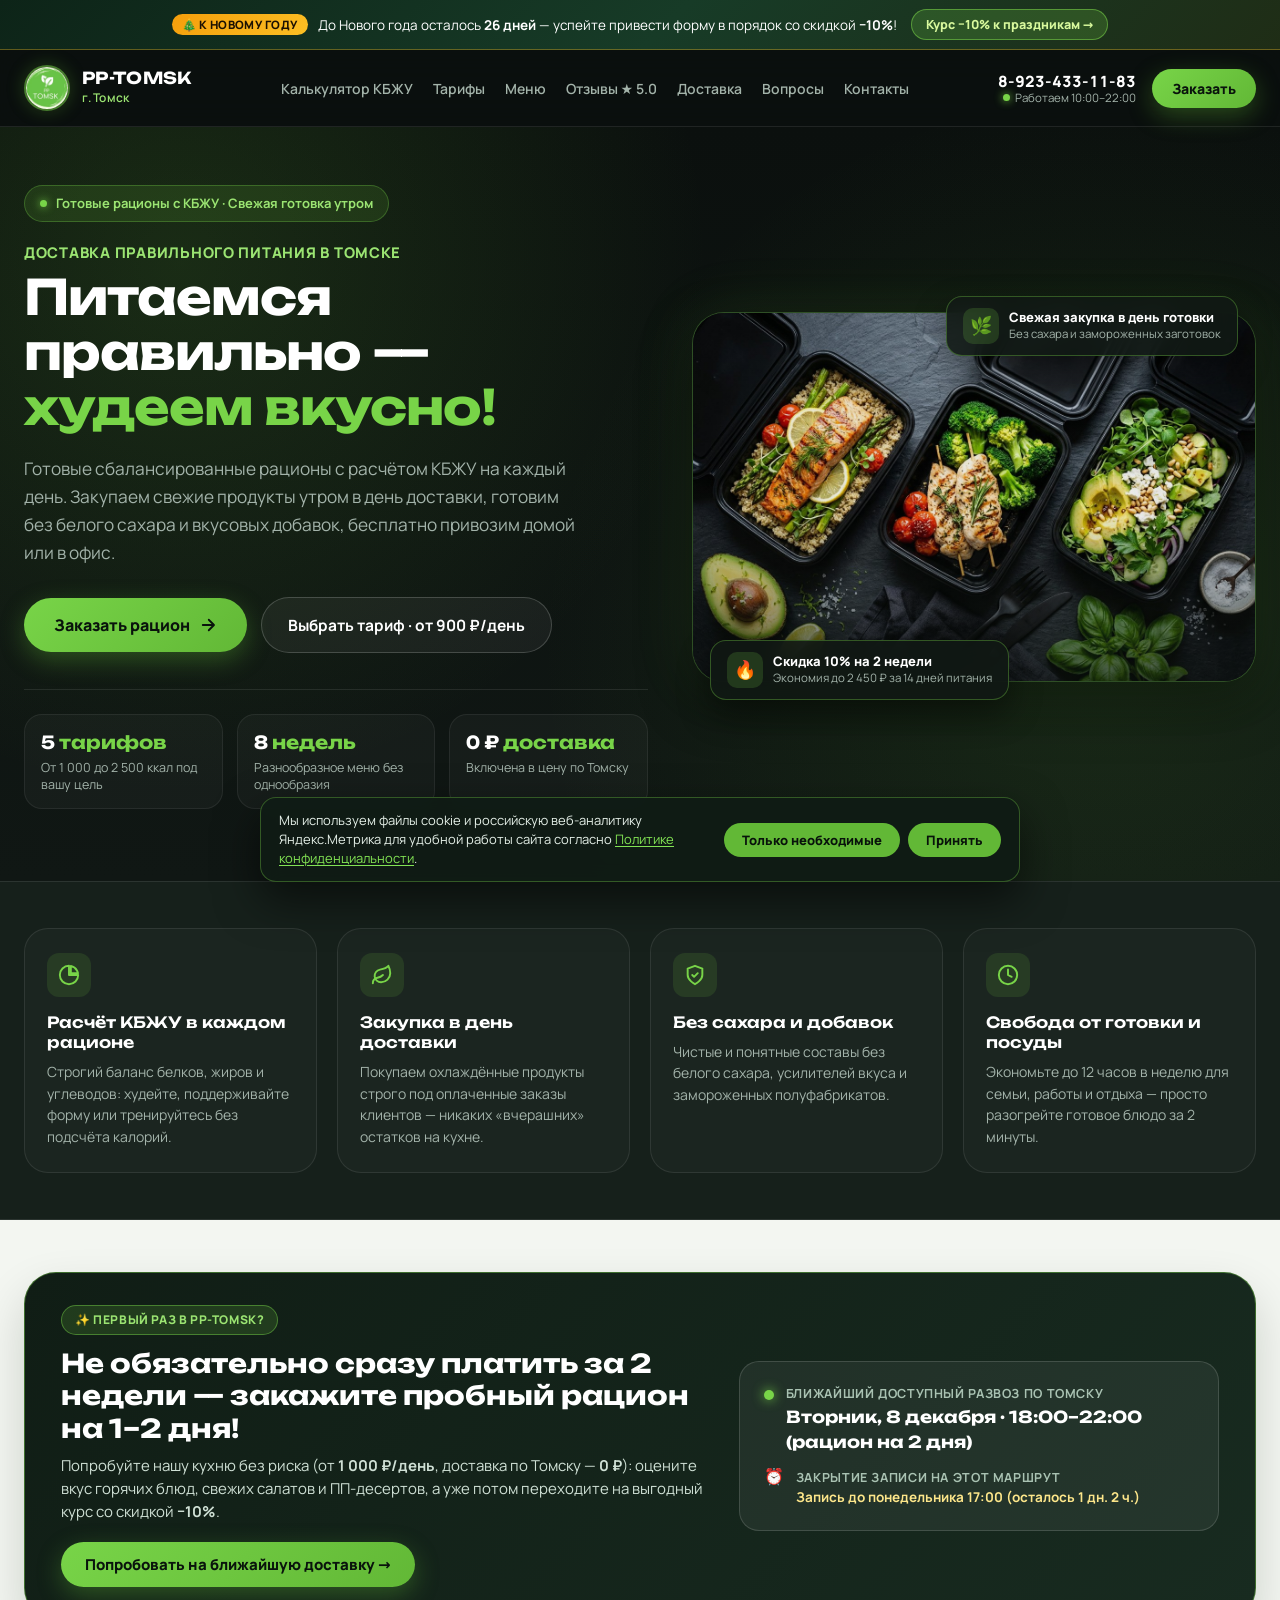
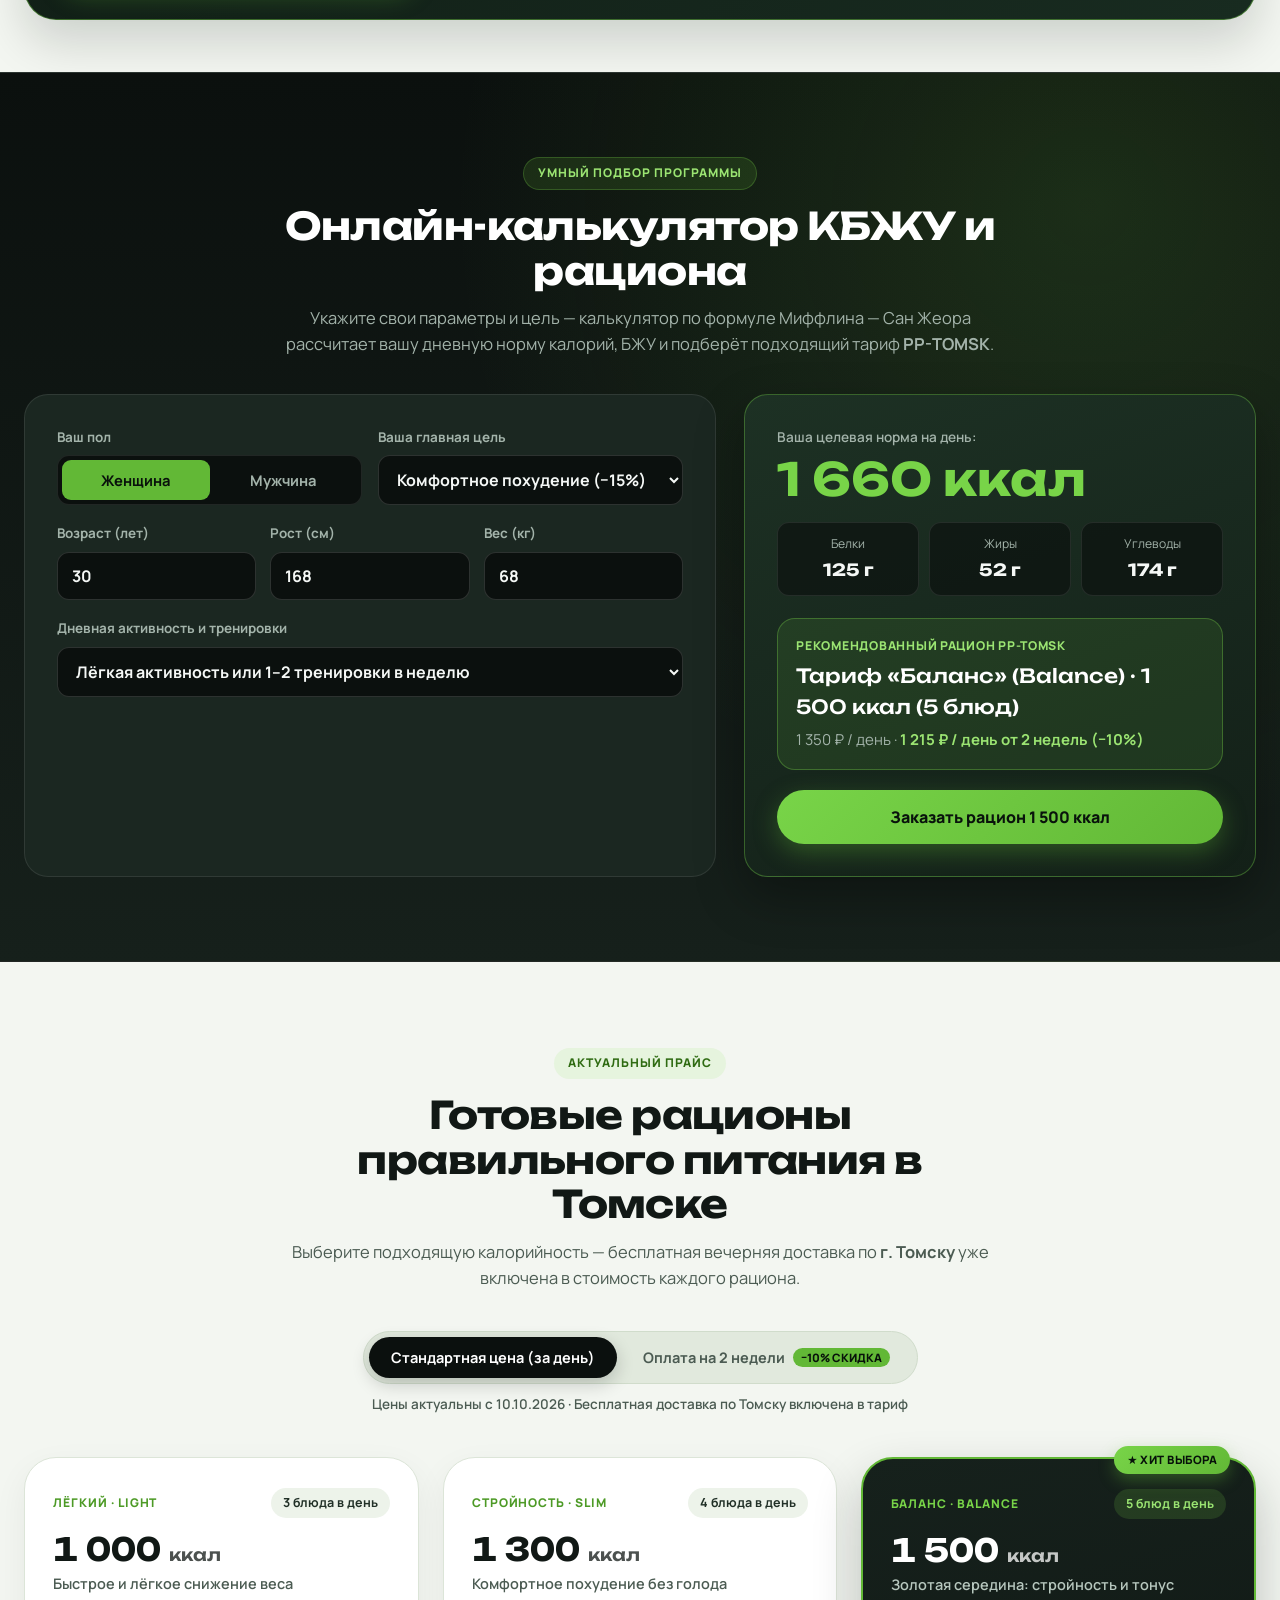
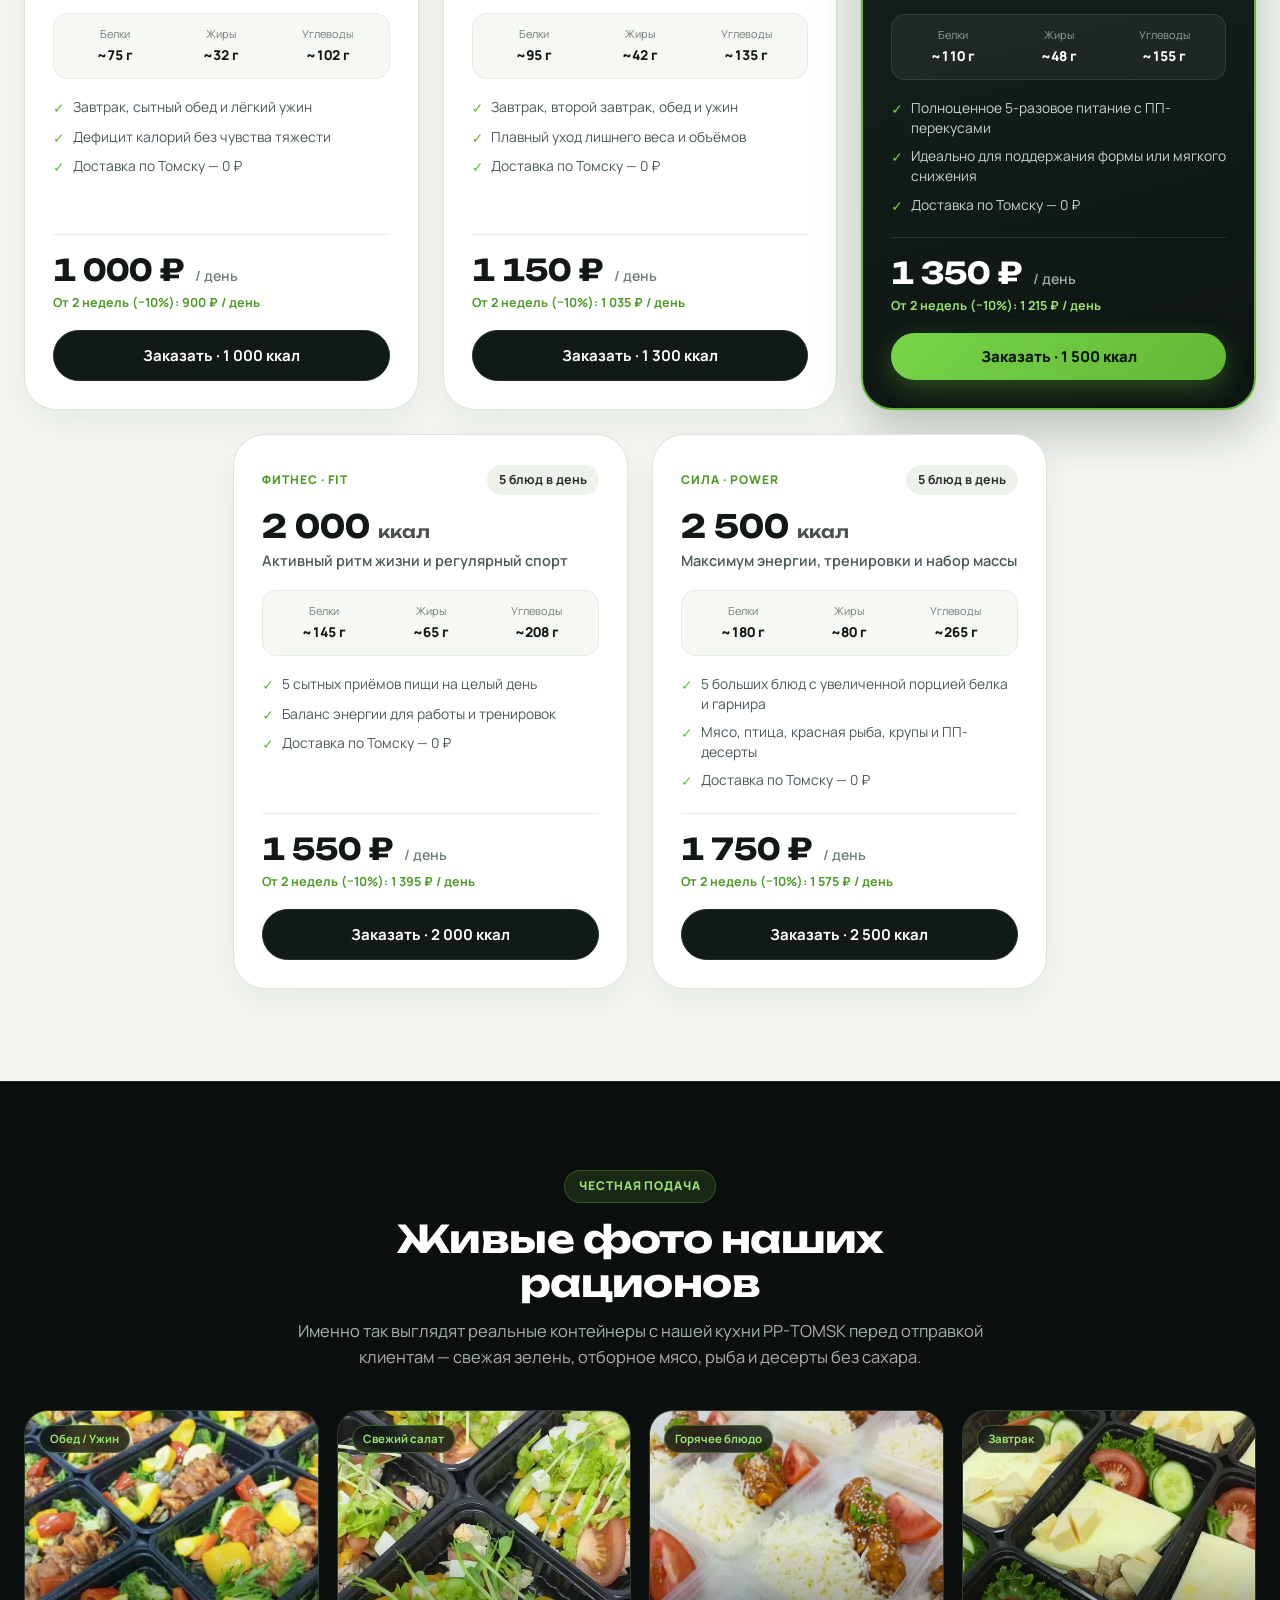
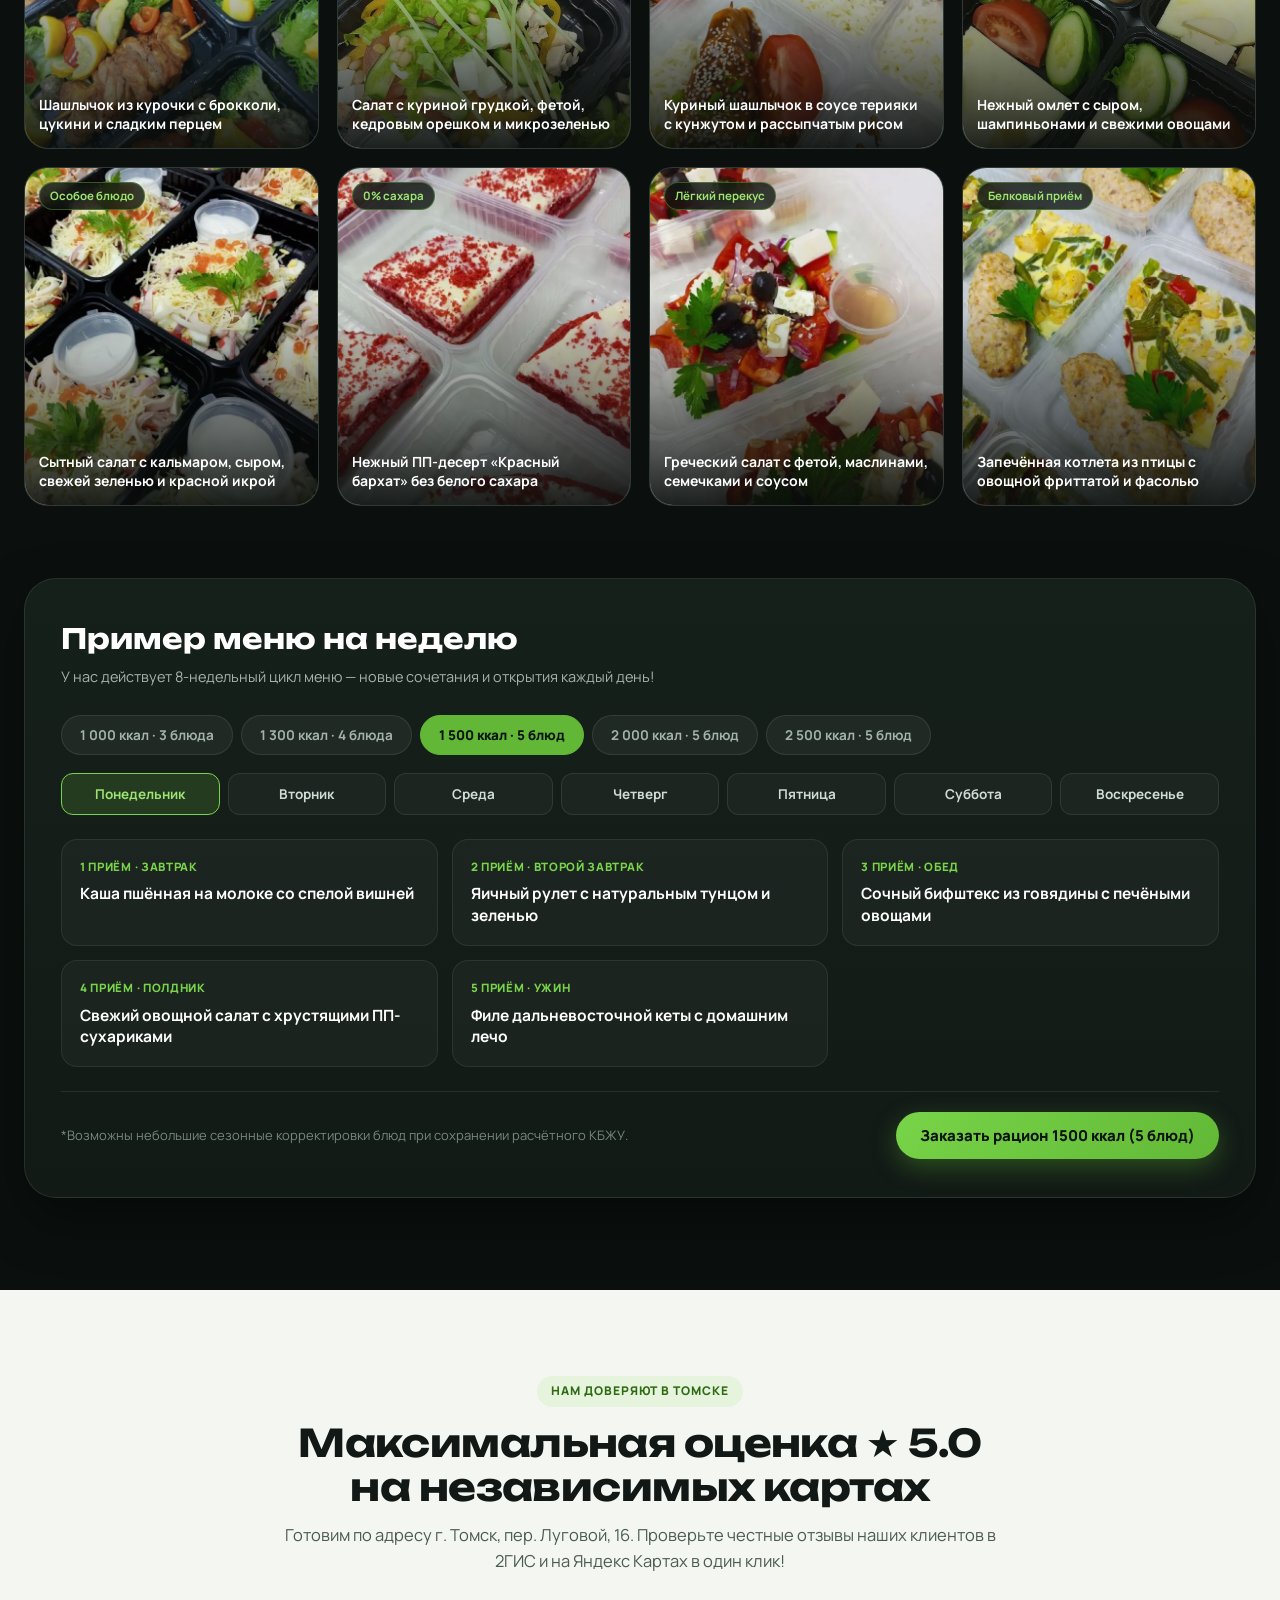
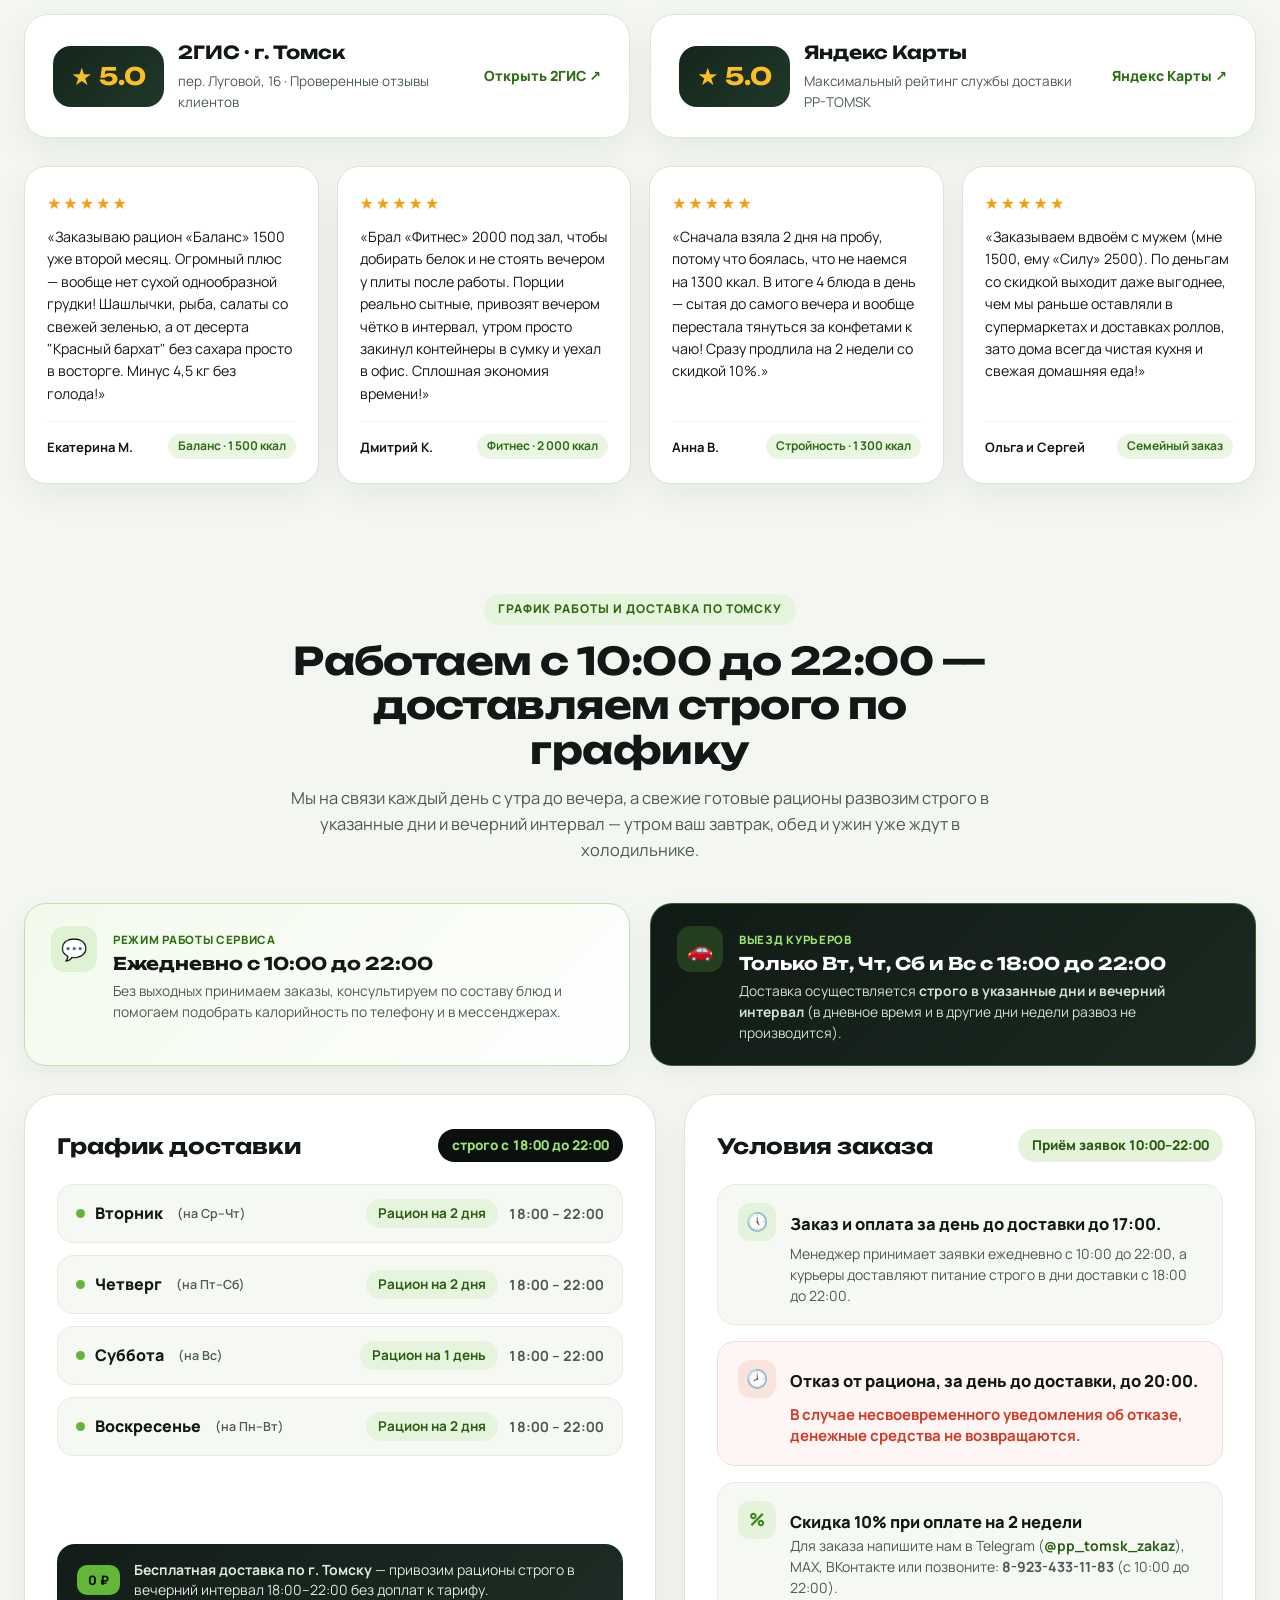
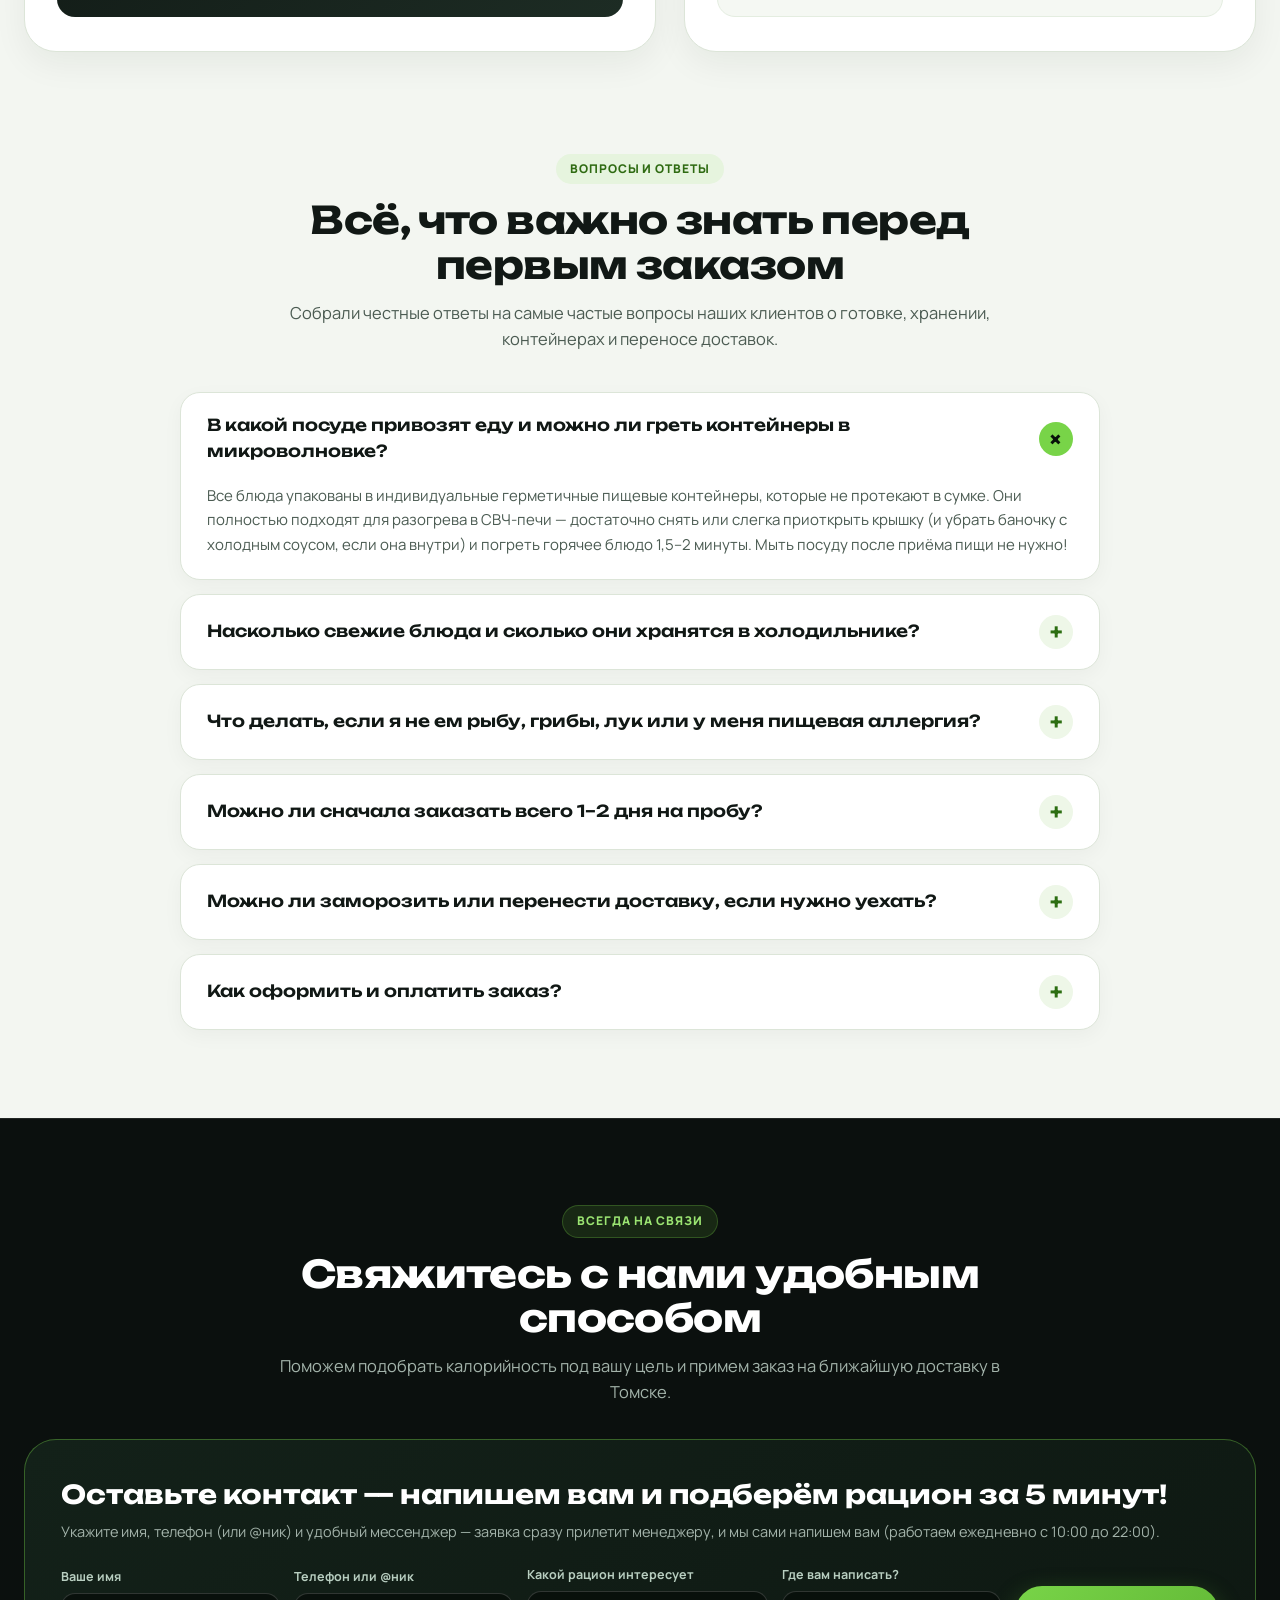
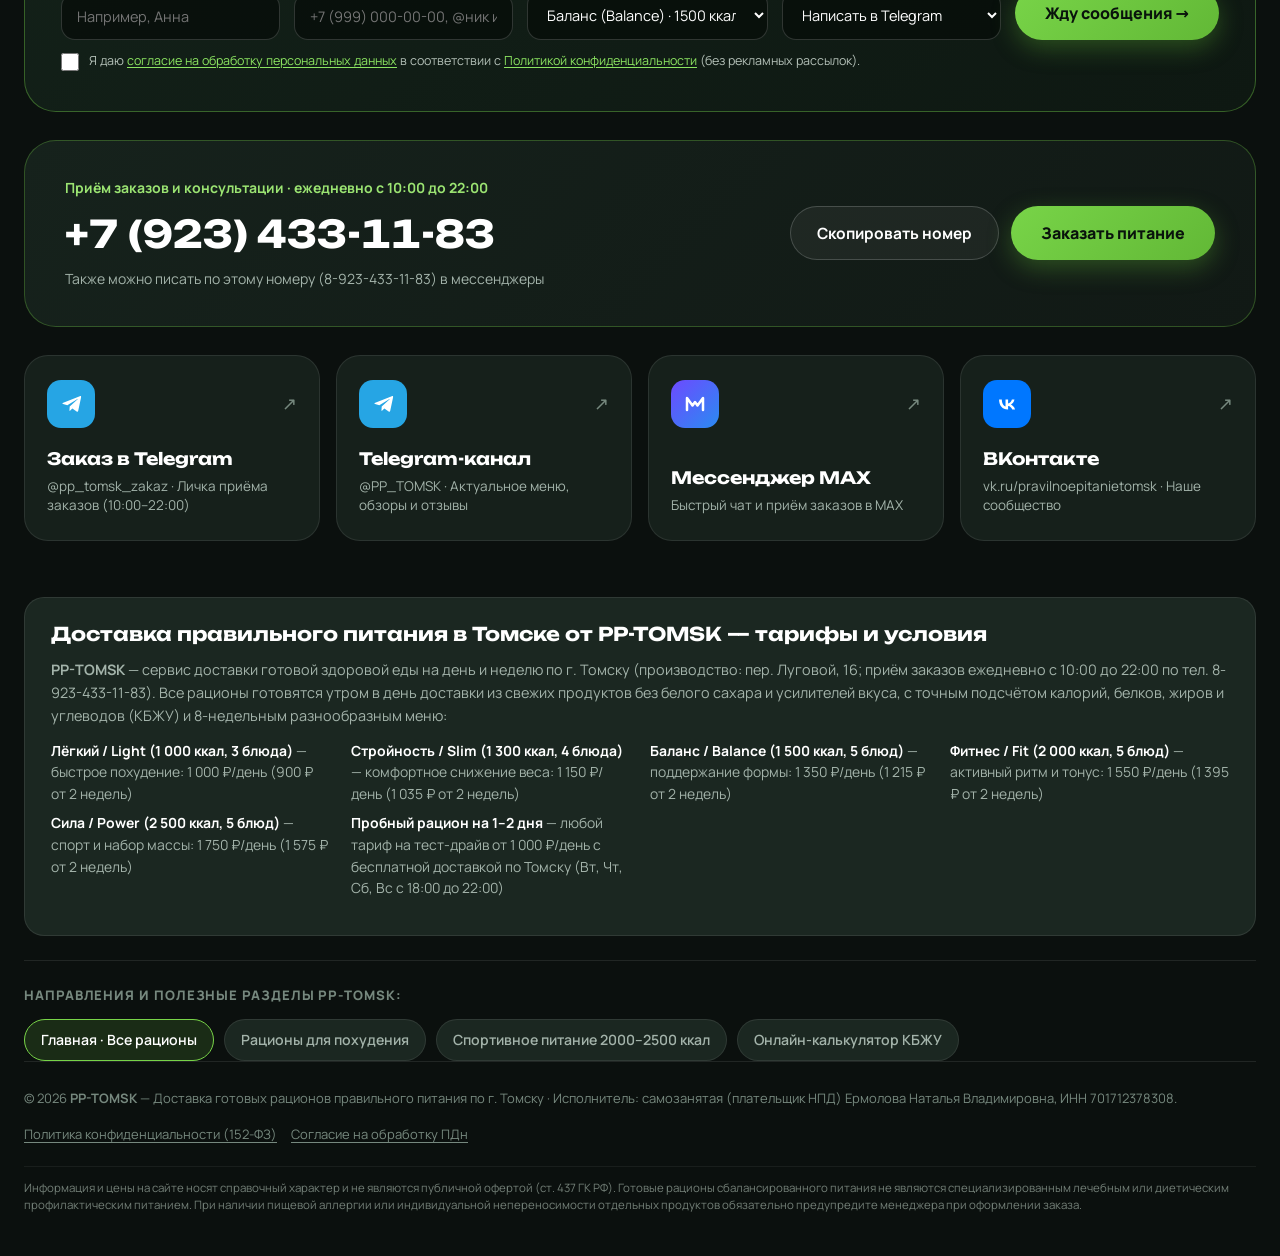
==== commit db11f51e: "Полное соответствие 152-ФЗ и 168-ФЗ: локальные шрифты, чекбоксы и consent.html, русские названия тар" ====
--- a/index.html
+++ b/index.html
@@ -5,6 +5,7 @@
   <meta name="viewport" content="width=device-width, initial-scale=1.0" />
   <!-- Yandex.Metrika counter -->
   <script type="text/javascript">
+    try{if(localStorage.getItem('pp_tomsk_cookie_ok_v1')==='essential')window['disableYaCounter114298895']=true;}catch(_){}
     (function(m,e,t,r,i,k,a){
         m[i]=m[i]||function(){(m[i].a=m[i].a||[]).push(arguments)};
         m[i].l=1*new Date();
@@ -87,11 +88,11 @@
           "offerCount": "6",
           "offers": [
             { "@type": "Offer", "name": "Пробный рацион на 1–2 дня (любая программа 1000–2500 ккал)", "price": "1000", "priceCurrency": "RUB", "url": "https://pp-tomsk.ru/#quickLeadForm" },
-            { "@type": "Offer", "name": "Рацион Light 1000 ккал (3 блюда в день, снижение веса)", "price": "1000", "priceCurrency": "RUB", "url": "https://pp-tomsk.ru/#tariffs" },
-            { "@type": "Offer", "name": "Рацион Slim 1300 ккал (4 блюда в день, похудение)", "price": "1150", "priceCurrency": "RUB", "url": "https://pp-tomsk.ru/#tariffs" },
-            { "@type": "Offer", "name": "Рацион Balance 1500 ккал (5 блюд в день, поддержание формы)", "price": "1350", "priceCurrency": "RUB", "url": "https://pp-tomsk.ru/#tariffs" },
-            { "@type": "Offer", "name": "Рацион Fit 2000 ккал (5 блюд в день, тонус и тренировки)", "price": "1550", "priceCurrency": "RUB", "url": "https://pp-tomsk.ru/#tariffs" },
-            { "@type": "Offer", "name": "Рацион Power 2500 ккал (5 блюд в день, набор мышечной массы)", "price": "1750", "priceCurrency": "RUB", "url": "https://pp-tomsk.ru/#tariffs" }
+            { "@type": "Offer", "name": "Рацион «Лёгкий» (Light) 1000 ккал (3 блюда в день, снижение веса)", "price": "1000", "priceCurrency": "RUB", "url": "https://pp-tomsk.ru/#tariffs" },
+            { "@type": "Offer", "name": "Рацион «Стройность» (Slim) 1300 ккал (4 блюда в день, похудение)", "price": "1150", "priceCurrency": "RUB", "url": "https://pp-tomsk.ru/#tariffs" },
+            { "@type": "Offer", "name": "Рацион «Баланс» (Balance) 1500 ккал (5 блюд в день, поддержание формы)", "price": "1350", "priceCurrency": "RUB", "url": "https://pp-tomsk.ru/#tariffs" },
+            { "@type": "Offer", "name": "Рацион «Фитнес» (Fit) 2000 ккал (5 блюд в день, тонус и тренировки)", "price": "1550", "priceCurrency": "RUB", "url": "https://pp-tomsk.ru/#tariffs" },
+            { "@type": "Offer", "name": "Рацион «Сила» (Power) 2500 ккал (5 блюд в день, набор мышечной массы)", "price": "1750", "priceCurrency": "RUB", "url": "https://pp-tomsk.ru/#tariffs" }
           ]
         }
       },
@@ -136,9 +137,9 @@
     ]
   }
   </script>
-  <link rel="preconnect" href="https://fonts.googleapis.com" />
-  <link rel="preconnect" href="https://fonts.gstatic.com" crossorigin />
-  <link href="https://fonts.googleapis.com/css2?family=Manrope:wght@400;500;600;700;800&family=Unbounded:wght@500;600;700&display=swap" rel="stylesheet" />
+  <link rel="preload" href="/fonts/manrope-cyrillic.woff2" as="font" type="font/woff2" crossorigin />
+  <link rel="preload" href="/fonts/unbounded-cyrillic.woff2" as="font" type="font/woff2" crossorigin />
+  <link rel="stylesheet" href="/fonts.css" />
   <style>
 
 /* ==========================================================================
@@ -3098,6 +3099,64 @@
   font-size: 12px;
   color: rgba(210, 226, 216, 0.56);
 }
+
+.consent-check {
+  display: inline-flex;
+  align-items: flex-start;
+  gap: 10px;
+  margin-top: 12px;
+  font-size: 12.5px;
+  line-height: 1.45;
+  color: rgba(226, 238, 229, 0.78);
+  cursor: pointer;
+  user-select: none;
+}
+.consent-check input[type="checkbox"] {
+  width: 18px;
+  height: 18px;
+  margin-top: 1px;
+  flex-shrink: 0;
+  accent-color: #62b836;
+  cursor: pointer;
+}
+.consent-check a {
+  color: #8ce561;
+  text-decoration: underline;
+  text-underline-offset: 2px;
+}
+.consent-check--modal {
+  margin-top: 10px;
+  font-size: 11.5px;
+  color: rgba(255, 255, 255, 0.68);
+}
+.footer-legal-note {
+  width: 100%;
+  padding-top: 12px;
+  margin-top: 6px;
+  border-top: 1px solid rgba(255, 255, 255, 0.06);
+  font-size: 11.5px;
+  line-height: 1.5;
+  color: rgba(196, 214, 201, 0.56);
+}
+.cookie-notice__actions {
+  display: flex;
+  align-items: center;
+  gap: 8px;
+  flex-shrink: 0;
+}
+.cookie-notice__btn--ghost {
+  background: transparent;
+  color: rgba(228, 239, 231, 0.84);
+  border: 1px solid rgba(228, 239, 231, 0.25);
+  font-weight: 700;
+}
+@media (max-width: 680px) {
+  .cookie-notice__actions {
+    width: 100%;
+    justify-content: flex-end;
+  }
+}
+
 
 @media (max-width: 1140px) {
   .reviews-grid {
@@ -3453,7 +3512,7 @@
         <a href="#menu" class="mobile-drawer__link">Меню и живые фото</a>
         <a href="#reviews" class="mobile-drawer__link">Отзывы клиентов ★ 5.0</a>
         <a href="#delivery" class="mobile-drawer__link">Условия доставки</a>
-        <a href="#faq" class="mobile-drawer__link">Частые вопросы (FAQ)</a>
+        <a href="#faq" class="mobile-drawer__link">Частые вопросы</a>
         <a href="#contacts" class="mobile-drawer__link">Контакты и соцсети</a>
       </nav>
       <div class="mobile-drawer__contacts">
@@ -3700,7 +3759,7 @@
 
               <div class="calc-rec-box">
                 <div class="calc-rec-box__tag">Рекомендованный рацион PP-TOMSK</div>
-                <div class="calc-rec-box__title" id="calcRecTitle">Тариф Balance · 1 500 ккал (5 блюд)</div>
+                <div class="calc-rec-box__title" id="calcRecTitle">Тариф «Баланс» (Balance) · 1 500 ккал (5 блюд)</div>
                 <div class="calc-rec-box__price" id="calcRecPrice">
                   1 350 ₽ / день · <strong>1 215 ₽ / день при заказе на 2 недели (−10%)</strong>
                 </div>
@@ -3748,7 +3807,7 @@
           <article class="tariff-card" data-kcal="1000">
             <div>
               <div class="tariff-card__top-row">
-                <span class="tariff-card__tier">Тариф Light</span>
+                <span class="tariff-card__tier">Лёгкий · Light</span>
                 <span class="tariff-card__meals-pill">3 блюда в день</span>
               </div>
               <h3 class="tariff-card__kcal">1 000 <small>ккал</small></h3>
@@ -3796,7 +3855,7 @@
           <article class="tariff-card" data-kcal="1300">
             <div>
               <div class="tariff-card__top-row">
-                <span class="tariff-card__tier">Тариф Slim</span>
+                <span class="tariff-card__tier">Стройность · Slim</span>
                 <span class="tariff-card__meals-pill">4 блюда в день</span>
               </div>
               <h3 class="tariff-card__kcal">1 300 <small>ккал</small></h3>
@@ -3845,7 +3904,7 @@
             <span class="tariff-card__popular">★ Хит выбора</span>
             <div>
               <div class="tariff-card__top-row">
-                <span class="tariff-card__tier">Тариф Balance</span>
+                <span class="tariff-card__tier">Баланс · Balance</span>
                 <span class="tariff-card__meals-pill">5 блюд в день</span>
               </div>
               <h3 class="tariff-card__kcal">1 500 <small>ккал</small></h3>
@@ -3893,7 +3952,7 @@
           <article class="tariff-card" data-kcal="2000">
             <div>
               <div class="tariff-card__top-row">
-                <span class="tariff-card__tier">Тариф Fit</span>
+                <span class="tariff-card__tier">Фитнес · Fit</span>
                 <span class="tariff-card__meals-pill">5 блюд в день</span>
               </div>
               <h3 class="tariff-card__kcal">2 000 <small>ккал</small></h3>
@@ -3941,7 +4000,7 @@
           <article class="tariff-card" data-kcal="2500">
             <div>
               <div class="tariff-card__top-row">
-                <span class="tariff-card__tier">Тариф Power</span>
+                <span class="tariff-card__tier">Сила · Power</span>
                 <span class="tariff-card__meals-pill">5 блюд в день</span>
               </div>
               <h3 class="tariff-card__kcal">2 500 <small>ккал</small></h3>
@@ -4162,12 +4221,12 @@
             <div>
               <div class="review-card__stars">★★★★★</div>
               <p class="review-card__text">
-                «Заказываю рацион Balance 1500 уже второй месяц. Огромный плюс — вообще нет сухой однообразной грудки! Шашлычки, рыба, салаты со свежей зеленью, а от десерта "Красный бархат" без сахара просто в восторге. Минус 4,5 кг без голода!»
+                «Заказываю рацион «Баланс» 1500 уже второй месяц. Огромный плюс — вообще нет сухой однообразной грудки! Шашлычки, рыба, салаты со свежей зеленью, а от десерта "Красный бархат" без сахара просто в восторге. Минус 4,5 кг без голода!»
               </p>
             </div>
             <div class="review-card__author">
               <strong>Екатерина М.</strong>
-              <span class="review-card__tag">Balance · 1 500 ккал</span>
+              <span class="review-card__tag">Баланс · 1 500 ккал</span>
             </div>
           </article>
 
@@ -4175,12 +4234,12 @@
             <div>
               <div class="review-card__stars">★★★★★</div>
               <p class="review-card__text">
-                «Брал Fit 2000 под зал, чтобы добирать белок и не стоять вечером у плиты после работы. Порции реально сытные, привозят вечером чётко в интервал, утром просто закинул контейнеры в сумку и уехал в офис. Сплошная экономия времени!»
+                «Брал «Фитнес» 2000 под зал, чтобы добирать белок и не стоять вечером у плиты после работы. Порции реально сытные, привозят вечером чётко в интервал, утром просто закинул контейнеры в сумку и уехал в офис. Сплошная экономия времени!»
               </p>
             </div>
             <div class="review-card__author">
               <strong>Дмитрий К.</strong>
-              <span class="review-card__tag">Fit · 2 000 ккал</span>
+              <span class="review-card__tag">Фитнес · 2 000 ккал</span>
             </div>
           </article>
 
@@ -4193,7 +4252,7 @@
             </div>
             <div class="review-card__author">
               <strong>Анна В.</strong>
-              <span class="review-card__tag">Slim · 1 300 ккал</span>
+              <span class="review-card__tag">Стройность · 1 300 ккал</span>
             </div>
           </article>
 
@@ -4201,7 +4260,7 @@
             <div>
               <div class="review-card__stars">★★★★★</div>
               <p class="review-card__text">
-                «Заказываем вдвоём с мужем (мне 1500, ему Power 2500). По деньгам со скидкой выходит даже выгоднее, чем мы раньше оставляли в супермаркетах и доставках роллов, зато дома всегда чистая кухня и свежая домашняя еда!»
+                «Заказываем вдвоём с мужем (мне 1500, ему «Силу» 2500). По деньгам со скидкой выходит даже выгоднее, чем мы раньше оставляли в супермаркетах и доставках роллов, зато дома всегда чистая кухня и свежая домашняя еда!»
               </p>
             </div>
             <div class="review-card__author">
@@ -4450,11 +4509,11 @@
             <select id="qlTariff">
               <option value="Пробный заказ на 1–2 дня">Пробный заказ на 1–2 дня</option>
               <option value="Помогите подобрать калорийность">Помогите подобрать КБЖУ</option>
-              <option value="Balance 1500 ккал (Хит, 5 блюд)" selected>Balance 1500 ккал ★ Хит</option>
-              <option value="Light 1000 ккал (3 блюда)">Light 1000 ккал (от 900 ₽)</option>
-              <option value="Slim 1300 ккал (4 блюда)">Slim 1300 ккал (от 1 035 ₽)</option>
-              <option value="Fit 2000 ккал (5 блюд)">Fit 2000 ккал (от 1 395 ₽)</option>
-              <option value="Power 2500 ккал (5 блюд)">Power 2500 ккал (от 1 575 ₽)</option>
+              <option value="Balance 1500 ккал (Хит, 5 блюд)" selected>Баланс (Balance) · 1500 ккал ★ Хит</option>
+              <option value="Light 1000 ккал (3 блюда)">Лёгкий (Light) · 1000 ккал (от 900 ₽)</option>
+              <option value="Slim 1300 ккал (4 блюда)">Стройность (Slim) · 1300 ккал (от 1 035 ₽)</option>
+              <option value="Fit 2000 ккал (5 блюд)">Фитнес (Fit) · 2000 ккал (от 1 395 ₽)</option>
+              <option value="Power 2500 ккал (5 блюд)">Сила (Power) · 2500 ккал (от 1 575 ₽)</option>
             </select>
           </div>
           <div class="ql-field">
@@ -4473,7 +4532,10 @@
           </div>
         </div>
         <div class="ql-status" id="qlStatus" role="status" aria-live="polite" style="display:none;"></div>
-        <p class="ql-footnote">Нажимая «Жду сообщения →», вы даёте согласие на обработку персональных данных согласно <a href="/privacy.html" style="color:inherit; text-decoration:underline; text-underline-offset:2px;">Политике конфиденциальности</a>. Без спама и рассылок.</p>
+        <label class="consent-check" for="qlConsent">
+          <input type="checkbox" id="qlConsent" required />
+          <span>Я даю <a href="/consent.html" target="_blank" rel="noopener">согласие на обработку персональных данных</a> в соответствии с <a href="/privacy.html" target="_blank" rel="noopener">Политикой конфиденциальности</a> (без рекламных рассылок).</span>
+        </label>
       </form>
 
       <!-- Крупный блок с телефоном -->
@@ -4562,11 +4624,11 @@
           <strong>PP-TOMSK</strong> — сервис доставки готовой здоровой еды на день и неделю по г. Томску (производство: пер. Луговой, 16; приём заказов ежедневно с 10:00 до 22:00 по тел. 8-923-433-11-83). Все рационы готовятся утром в день доставки из свежих продуктов без белого сахара и усилителей вкуса, с точным подсчётом калорий, белков, жиров и углеводов (КБЖУ) и 8-недельным разнообразным меню:
         </p>
         <ul class="seo-ai-summary__list">
-          <li><strong>LIGHT (1 000 ккал, 3 блюда)</strong> — быстрое похудение: 1 000 ₽/день (900 ₽ от 2 недель)</li>
-          <li><strong>SLIM (1 300 ккал, 4 блюда)</strong> — комфортное снижение веса: 1 150 ₽/день (1 035 ₽ от 2 недель)</li>
-          <li><strong>BALANCE (1 500 ккал, 5 блюд)</strong> — поддержание формы: 1 350 ₽/день (1 215 ₽ от 2 недель)</li>
-          <li><strong>FIT (2 000 ккал, 5 блюд)</strong> — активный ритм и тонус: 1 550 ₽/день (1 395 ₽ от 2 недель)</li>
-          <li><strong>POWER (2 500 ккал, 5 блюд)</strong> — спорт и набор массы: 1 750 ₽/день (1 575 ₽ от 2 недель)</li>
+          <li><strong>Лёгкий / Light (1 000 ккал, 3 блюда)</strong> — быстрое похудение: 1 000 ₽/день (900 ₽ от 2 недель)</li>
+          <li><strong>Стройность / Slim (1 300 ккал, 4 блюда)</strong> — комфортное снижение веса: 1 150 ₽/день (1 035 ₽ от 2 недель)</li>
+          <li><strong>Баланс / Balance (1 500 ккал, 5 блюд)</strong> — поддержание формы: 1 350 ₽/день (1 215 ₽ от 2 недель)</li>
+          <li><strong>Фитнес / Fit (2 000 ккал, 5 блюд)</strong> — активный ритм и тонус: 1 550 ₽/день (1 395 ₽ от 2 недель)</li>
+          <li><strong>Сила / Power (2 500 ккал, 5 блюд)</strong> — спорт и набор массы: 1 750 ₽/день (1 575 ₽ от 2 недель)</li>
           <li><strong>Пробный рацион на 1–2 дня</strong> — любой тариф на тест-драйв от 1 000 ₽/день с бесплатной доставкой по Томску (Вт, Чт, Сб, Вс с 18:00 до 22:00)</li>
         </ul>
       </section>
@@ -4579,8 +4641,14 @@
       </div>
 
       <div class="footer-bottom">
-        <div>© 2026 <strong>PP-TOMSK</strong> — Доставка правильного питания по г. Томску.</div>
-        <div><a href="/privacy.html" style="color:inherit; text-decoration:underline; text-underline-offset:3px;">Политика обработки персональных данных (152-ФЗ)</a></div>
+        <div>© 2026 <strong>PP-TOMSK</strong> — Доставка готовых рационов правильного питания по г. Томску · Исполнитель: самозанятая (плательщик НПД) Ермолова Наталья Владимировна, ИНН 701712378308.</div>
+        <div style="display:flex; gap:14px; flex-wrap:wrap;">
+          <a href="/privacy.html" style="color:inherit; text-decoration:underline; text-underline-offset:3px;">Политика конфиденциальности (152-ФЗ)</a>
+          <a href="/consent.html" style="color:inherit; text-decoration:underline; text-underline-offset:3px;">Согласие на обработку ПДн</a>
+        </div>
+        <div class="footer-legal-note">
+          Информация и цены на сайте носят справочный характер и не являются публичной офертой (ст. 437 ГК РФ). Готовые рационы сбалансированного питания не являются специализированным лечебным или диетическим профилактическим питанием. При наличии пищевой аллергии или индивидуальной непереносимости отдельных продуктов обязательно предупредите менеджера при оформлении заказа.
+        </div>
       </div>
     </div>
   </footer>
@@ -4630,7 +4698,10 @@
           </button>
         </div>
         <div class="ql-status" id="mlStatus" role="status" aria-live="polite" style="display:none; margin-top:12px; padding:11px 14px; font-size:13px;"></div>
-        <div style="margin-top:8px; font-size:11.5px; color:rgba(255,255,255,0.52); line-height:1.4;">Нажимая «Жду сообщения →», вы соглашаетесь с <a href="/privacy.html" target="_blank" rel="noopener" style="color:rgba(255,255,255,0.78); text-decoration:underline;">Политикой конфиденциальности</a>.</div>
+        <label class="consent-check consent-check--modal" for="mlConsent">
+          <input type="checkbox" id="mlConsent" required />
+          <span>Я даю <a href="/consent.html" target="_blank" rel="noopener">согласие на обработку персональных данных</a> согласно <a href="/privacy.html" target="_blank" rel="noopener">Политике конфиденциальности</a>.</span>
+        </label>
       </form>
 
       <div class="modal-divider">или напишите / позвоните сами</div>
@@ -4706,11 +4777,11 @@
   'use strict';
 
   const TARIFFS = {
-    '1000': { name: 'LIGHT · 1 000 ккал', kcal: 1000, meals: 3, price: 1000 },
-    '1300': { name: 'SLIM · 1 300 ккал', kcal: 1300, meals: 4, price: 1150 },
-    '1500': { name: 'BALANCE · 1 500 ккал', kcal: 1500, meals: 5, price: 1350 },
-    '2000': { name: 'FIT · 2 000 ккал', kcal: 2000, meals: 5, price: 1550 },
-    '2500': { name: 'POWER · 2 500 ккал', kcal: 2500, meals: 5, price: 1750 }
+    '1000': { name: 'Лёгкий (Light) · 1 000 ккал', kcal: 1000, meals: 3, price: 1000 },
+    '1300': { name: 'Стройность (Slim) · 1 300 ккал', kcal: 1300, meals: 4, price: 1150 },
+    '1500': { name: 'Баланс (Balance) · 1 500 ккал', kcal: 1500, meals: 5, price: 1350 },
+    '2000': { name: 'Фитнес (Fit) · 2 000 ккал', kcal: 2000, meals: 5, price: 1550 },
+    '2500': { name: 'Сила (Power) · 2 500 ккал', kcal: 2500, meals: 5, price: 1750 }
   };
 
   // Authentic PP_TOMSK weekly menu data (from 8-week rotation)
@@ -5123,11 +5194,11 @@
 
     let sex = 'f';
     const plans = [
-      { key: '1000', code: 'Light', kcal: 1000, meals: '3 блюда', price: 1000, disc: 900 },
-      { key: '1300', code: 'Slim', kcal: 1300, meals: '4 блюда', price: 1150, disc: 1035 },
-      { key: '1500', code: 'Balance', kcal: 1500, meals: '5 блюд', price: 1350, disc: 1215 },
-      { key: '2000', code: 'Fit', kcal: 2000, meals: '5 блюд', price: 1550, disc: 1395 },
-      { key: '2500', code: 'Power', kcal: 2500, meals: '5 блюд', price: 1750, disc: 1575 }
+      { key: '1000', code: '«Лёгкий» (Light)', kcal: 1000, meals: '3 блюда', price: 1000, disc: 900 },
+      { key: '1300', code: '«Стройность» (Slim)', kcal: 1300, meals: '4 блюда', price: 1150, disc: 1035 },
+      { key: '1500', code: '«Баланс» (Balance)', kcal: 1500, meals: '5 блюд', price: 1350, disc: 1215 },
+      { key: '2000', code: '«Фитнес» (Fit)', kcal: 2000, meals: '5 блюд', price: 1550, disc: 1395 },
+      { key: '2500', code: '«Сила» (Power)', kcal: 2500, meals: '5 блюд', price: 1750, disc: 1575 }
     ];
 
     function recalc() {
@@ -5397,12 +5468,16 @@
 
     // Shared CRM Sender (used by BOTH #quickLeadForm and #modalLeadForm)
     async function sendLeadToCrm(opts) {
-      const { nameEl, phoneEl, channelEl, websiteEl, submitBtn, statusBox, tariffText, formPlace, goalId } = opts;
+      const { nameEl, phoneEl, channelEl, consentEl, websiteEl, submitBtn, statusBox, tariffText, formPlace, goalId } = opts;
       const name = (nameEl?.value || '').trim();
       const phone = (phoneEl?.value || '').trim();
       const channel = channelEl?.value || 'tg';
       const website = websiteEl?.value || '';
       if (!name || !phone) return;
+      if (consentEl && !consentEl.checked) {
+        consentEl.focus();
+        return;
+      }
 
       const channelLabels = { tg: 'Telegram', vk: 'ВКонтакте', call: 'по телефону', max: 'MAX' };
       const channelLabel = channelLabels[channel] || 'мессенджер';
@@ -5470,6 +5545,7 @@
 
         if (nameEl) nameEl.value = '';
         if (phoneEl) phoneEl.value = '';
+        if (consentEl) consentEl.checked = false;
 
         setTimeout(() => {
           if (submitBtn) {
@@ -5511,6 +5587,7 @@
           nameEl: document.getElementById('qlName'),
           phoneEl: document.getElementById('qlPhone'),
           channelEl: document.getElementById('qlChannel'),
+          consentEl: document.getElementById('qlConsent'),
           websiteEl: document.getElementById('qlWebsite'),
           submitBtn: document.getElementById('qlSubmitBtn'),
           statusBox: document.getElementById('qlStatus'),
@@ -5533,6 +5610,7 @@
           nameEl: document.getElementById('mlName'),
           phoneEl: document.getElementById('mlPhone'),
           channelEl: document.getElementById('mlChannel'),
+          consentEl: document.getElementById('mlConsent'),
           websiteEl: document.getElementById('mlWebsite'),
           submitBtn: document.getElementById('mlSubmitBtn'),
           statusBox: document.getElementById('mlStatus'),
@@ -5549,21 +5627,34 @@
   <!-- Уведомление об использовании файлов cookie (152-ФЗ) -->
   <div class="cookie-notice" id="cookieNotice" role="region" aria-label="Уведомление о файлах cookie">
     <div>
-      Мы используем файлы cookie и Яндекс.Метрику для удобной работы сайта. Продолжая пользоваться сайтом, вы соглашаетесь с <a href="/privacy.html">Политикой конфиденциальности</a>.
+      Мы используем файлы cookie и российскую веб-аналитику Яндекс.Метрика для удобной работы сайта согласно <a href="/privacy.html">Политике конфиденциальности</a>.
     </div>
-    <button type="button" class="cookie-notice__btn" id="cookieAcceptBtn">Понятно</button>
+    <div class="cookie-notice__actions">
+      <button type="button" class="cookie-notice__btn cookie-notice__btn--ghost" id="cookieEssentialBtn">Только необходимые</button>
+      <button type="button" class="cookie-notice__btn" id="cookieAcceptBtn">Принять</button>
+    </div>
   </div>
   <script>
     (function() {
       try {
         var box = document.getElementById('cookieNotice');
-        var btn = document.getElementById('cookieAcceptBtn');
+        var btnAll = document.getElementById('cookieAcceptBtn');
+        var btnEss = document.getElementById('cookieEssentialBtn');
         if (box && !localStorage.getItem('pp_tomsk_cookie_ok_v1')) {
           box.classList.add('is-visible');
         }
-        if (btn && box) {
-          btn.addEventListener('click', function() {
-            try { localStorage.setItem('pp_tomsk_cookie_ok_v1', '1'); } catch (_) {}
+        if (btnAll && box) {
+          btnAll.addEventListener('click', function() {
+            try { localStorage.setItem('pp_tomsk_cookie_ok_v1', 'all'); } catch (_) {}
+            box.classList.remove('is-visible');
+          });
+        }
+        if (btnEss && box) {
+          btnEss.addEventListener('click', function() {
+            try {
+              localStorage.setItem('pp_tomsk_cookie_ok_v1', 'essential');
+              window['disableYaCounter114298895'] = true;
+            } catch (_) {}
             box.classList.remove('is-visible');
           });
         }
--- a/fonts.css
+++ b/fonts.css
@@ -0,0 +1,73 @@
+/* Local self-hosted variable fonts (Manrope 400..800 & Unbounded 500..700) — 152-ФЗ compliant, zero external requests */
+
+@font-face {
+  font-family: 'Manrope';
+  font-style: normal;
+  font-weight: 400 800;
+  font-display: swap;
+  src: url('/fonts/manrope-cyrillic-ext.woff2') format('woff2');
+  unicode-range: U+0460-052F, U+1C80-1C8A, U+20B4, U+2DE0-2DFF, U+A640-A69F, U+FE2E-FE2F;
+}
+
+@font-face {
+  font-family: 'Manrope';
+  font-style: normal;
+  font-weight: 400 800;
+  font-display: swap;
+  src: url('/fonts/manrope-cyrillic.woff2') format('woff2');
+  unicode-range: U+0301, U+0400-045F, U+0490-0491, U+04B0-04B1, U+2116;
+}
+
+@font-face {
+  font-family: 'Manrope';
+  font-style: normal;
+  font-weight: 400 800;
+  font-display: swap;
+  src: url('/fonts/manrope-latin-ext.woff2') format('woff2');
+  unicode-range: U+0100-02BA, U+02BD-02C5, U+02C7-02CC, U+02CE-02D7, U+02DD-02FF, U+0304, U+0308, U+0329, U+1D00-1DBF, U+1E00-1E9F, U+1EF2-1EFF, U+2020, U+20A0-20AB, U+20AD-20C4, U+2113, U+2C60-2C7F, U+A720-A7FF;
+}
+
+@font-face {
+  font-family: 'Manrope';
+  font-style: normal;
+  font-weight: 400 800;
+  font-display: swap;
+  src: url('/fonts/manrope-latin.woff2') format('woff2');
+  unicode-range: U+0000-00FF, U+0131, U+0152-0153, U+02BB-02BC, U+02C6, U+02DA, U+02DC, U+0304, U+0308, U+0329, U+2000-206F, U+20AC, U+2122, U+2191, U+2193, U+2212, U+2215, U+FEFF, U+FFFD;
+}
+
+@font-face {
+  font-family: 'Unbounded';
+  font-style: normal;
+  font-weight: 500 700;
+  font-display: swap;
+  src: url('/fonts/unbounded-cyrillic-ext.woff2') format('woff2');
+  unicode-range: U+0460-052F, U+1C80-1C8A, U+20B4, U+2DE0-2DFF, U+A640-A69F, U+FE2E-FE2F;
+}
+
+@font-face {
+  font-family: 'Unbounded';
+  font-style: normal;
+  font-weight: 500 700;
+  font-display: swap;
+  src: url('/fonts/unbounded-cyrillic.woff2') format('woff2');
+  unicode-range: U+0301, U+0400-045F, U+0490-0491, U+04B0-04B1, U+2116;
+}
+
+@font-face {
+  font-family: 'Unbounded';
+  font-style: normal;
+  font-weight: 500 700;
+  font-display: swap;
+  src: url('/fonts/unbounded-latin-ext.woff2') format('woff2');
+  unicode-range: U+0100-02BA, U+02BD-02C5, U+02C7-02CC, U+02CE-02D7, U+02DD-02FF, U+0304, U+0308, U+0329, U+1D00-1DBF, U+1E00-1E9F, U+1EF2-1EFF, U+2020, U+20A0-20AB, U+20AD-20C4, U+2113, U+2C60-2C7F, U+A720-A7FF;
+}
+
+@font-face {
+  font-family: 'Unbounded';
+  font-style: normal;
+  font-weight: 500 700;
+  font-display: swap;
+  src: url('/fonts/unbounded-latin.woff2') format('woff2');
+  unicode-range: U+0000-00FF, U+0131, U+0152-0153, U+02BB-02BC, U+02C6, U+02DA, U+02DC, U+0304, U+0308, U+0329, U+2000-206F, U+20AC, U+2122, U+2191, U+2193, U+2212, U+2215, U+FEFF, U+FFFD;
+}
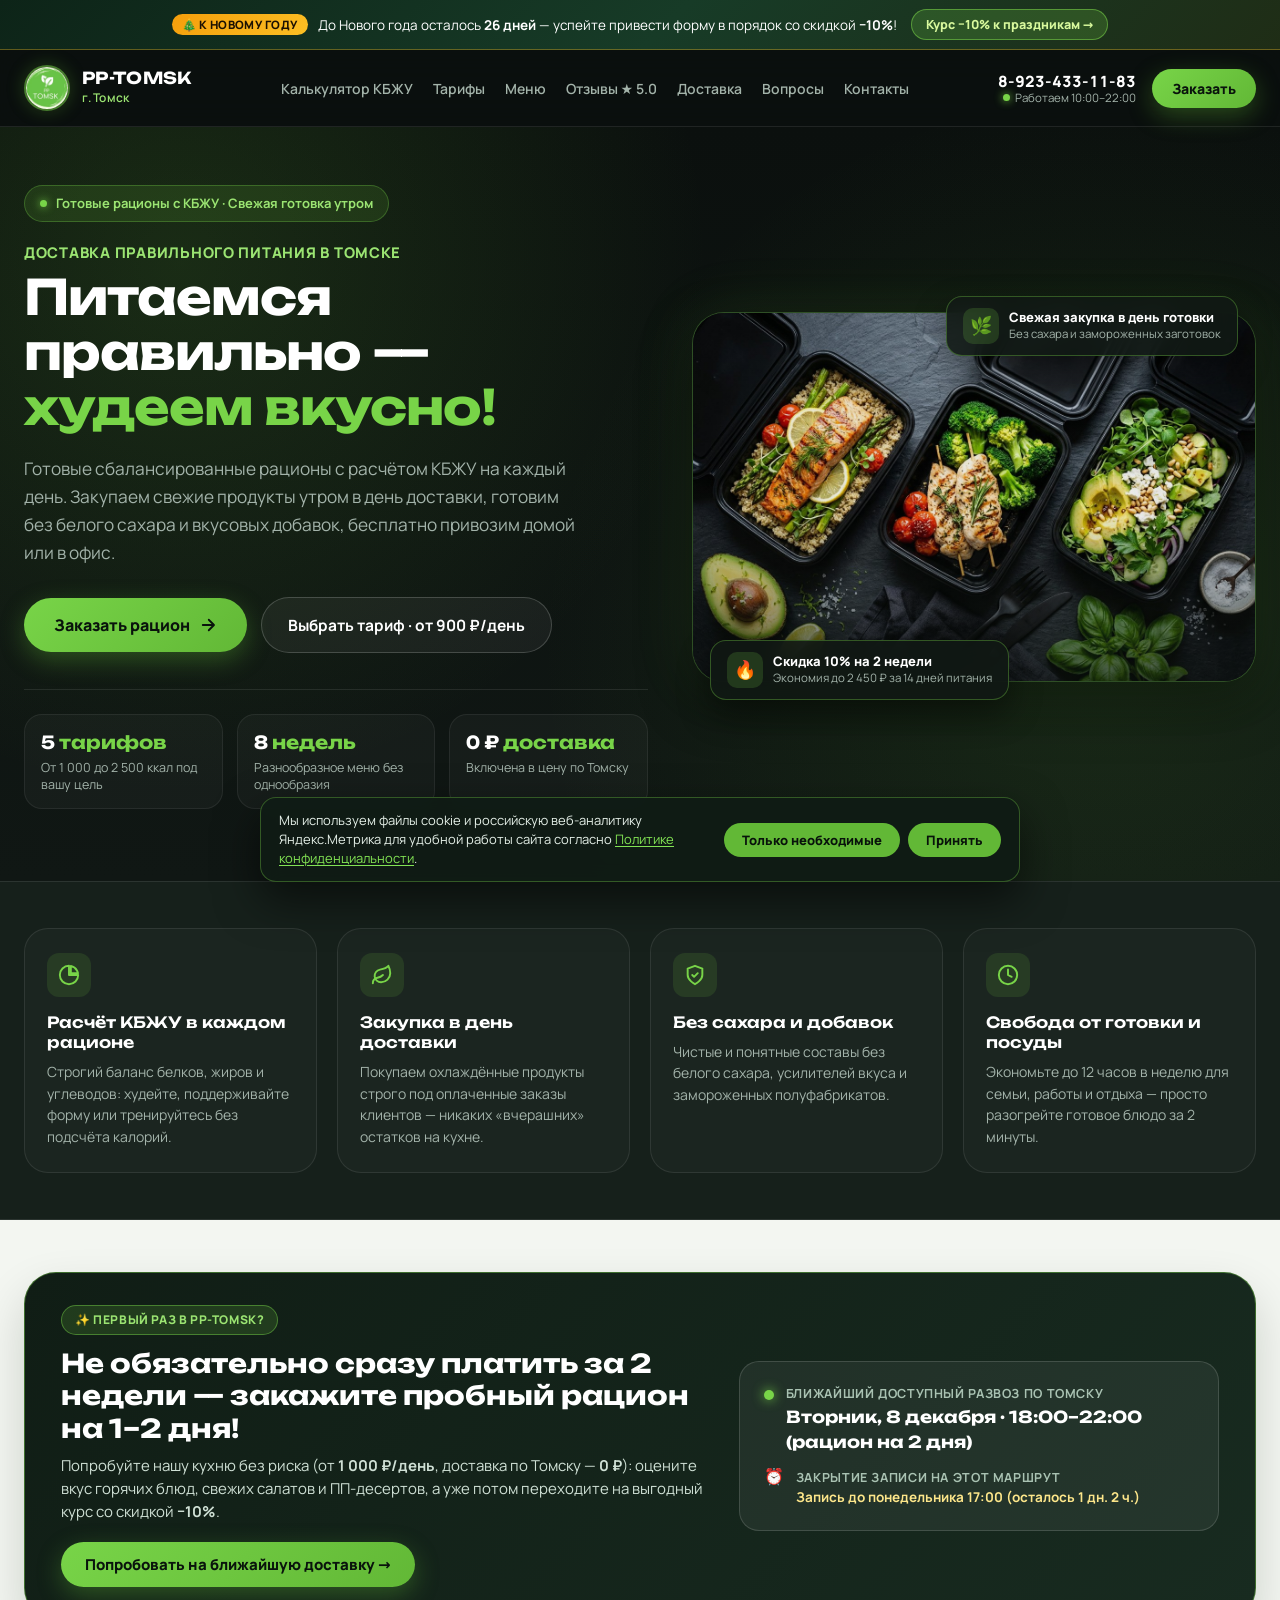
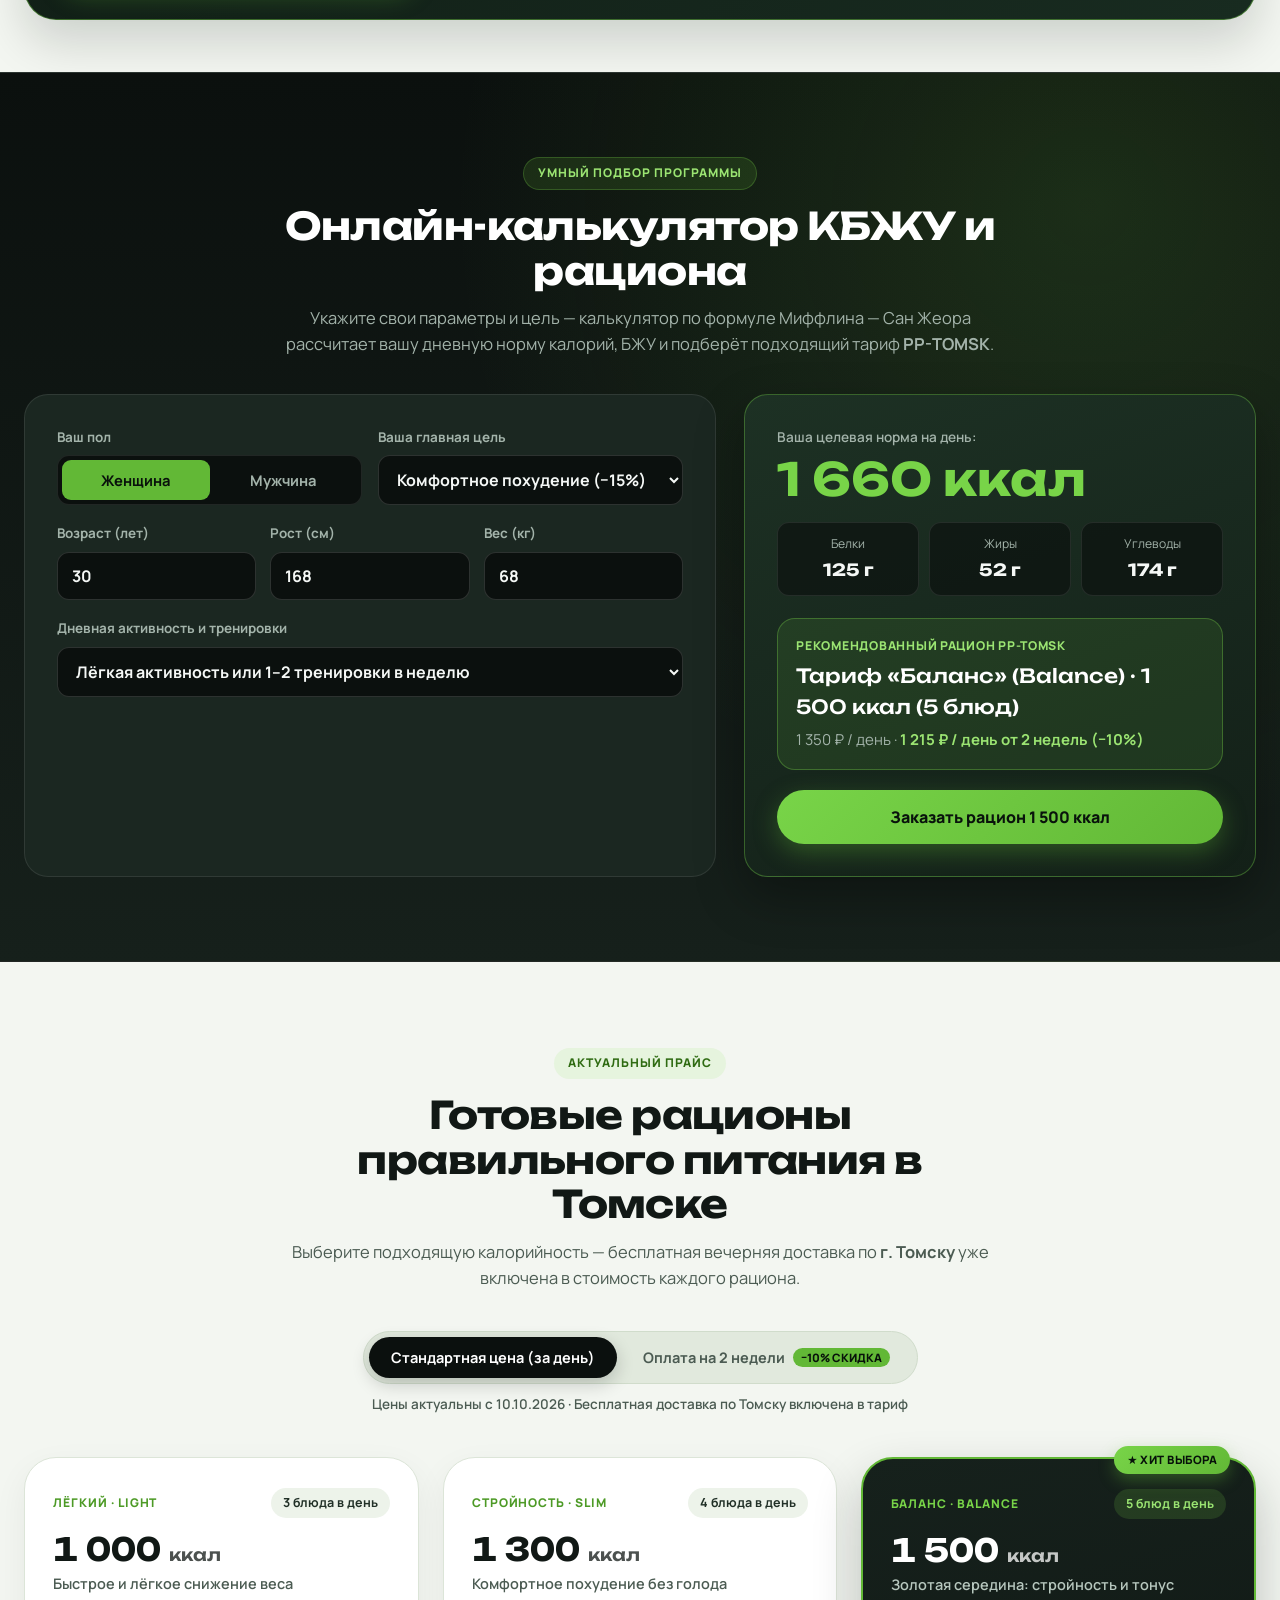
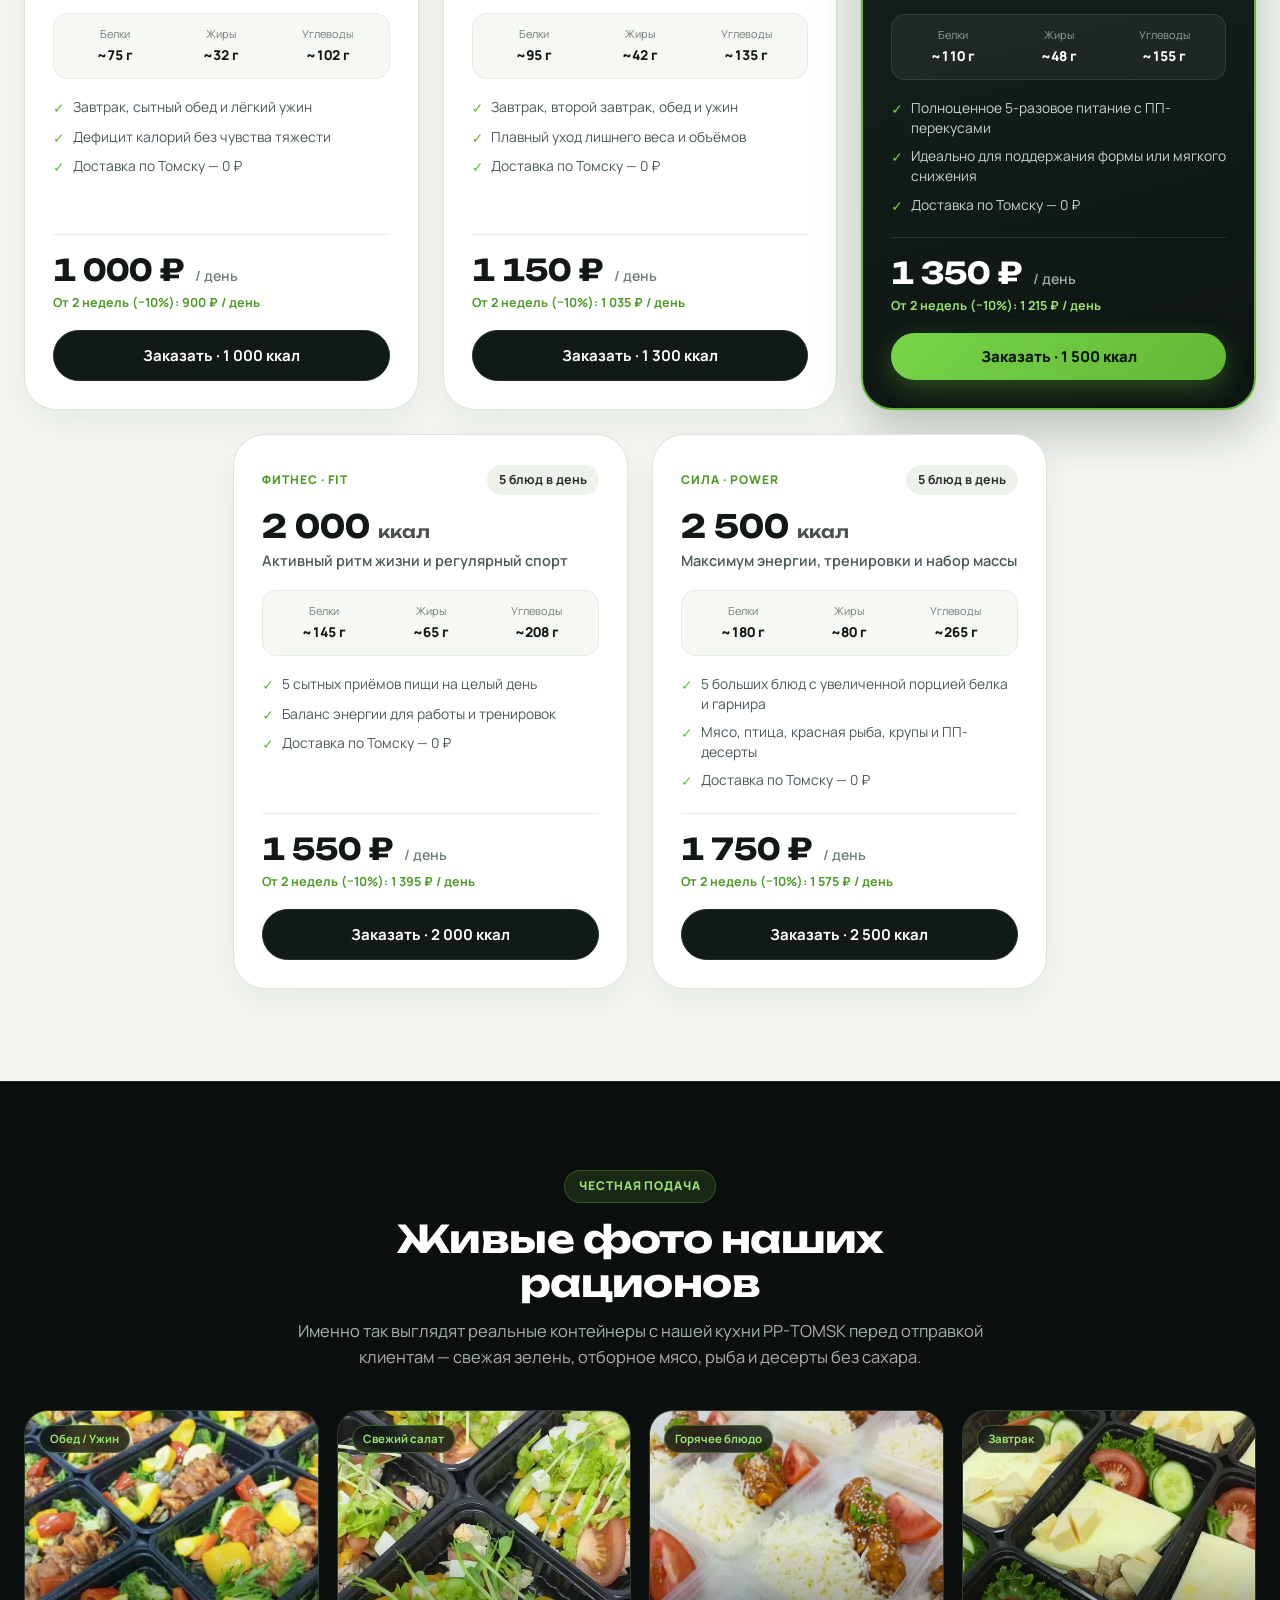
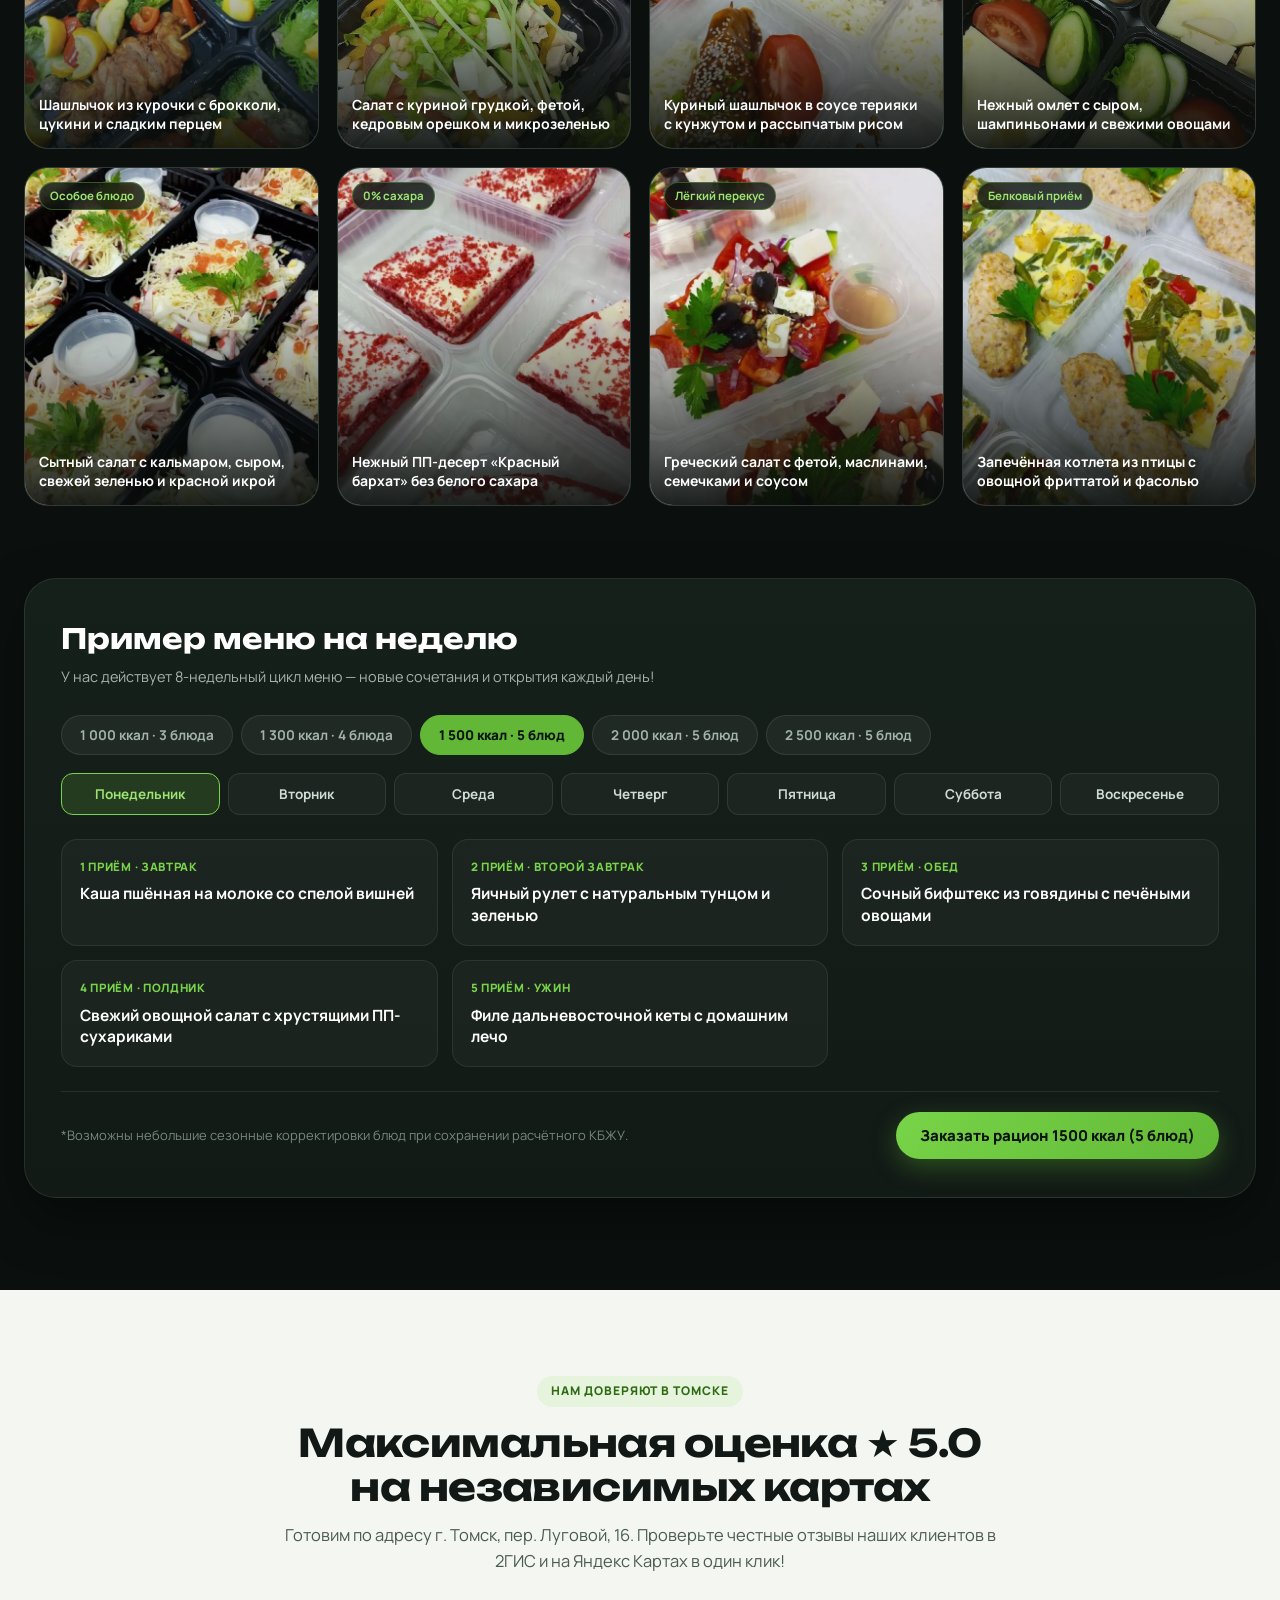
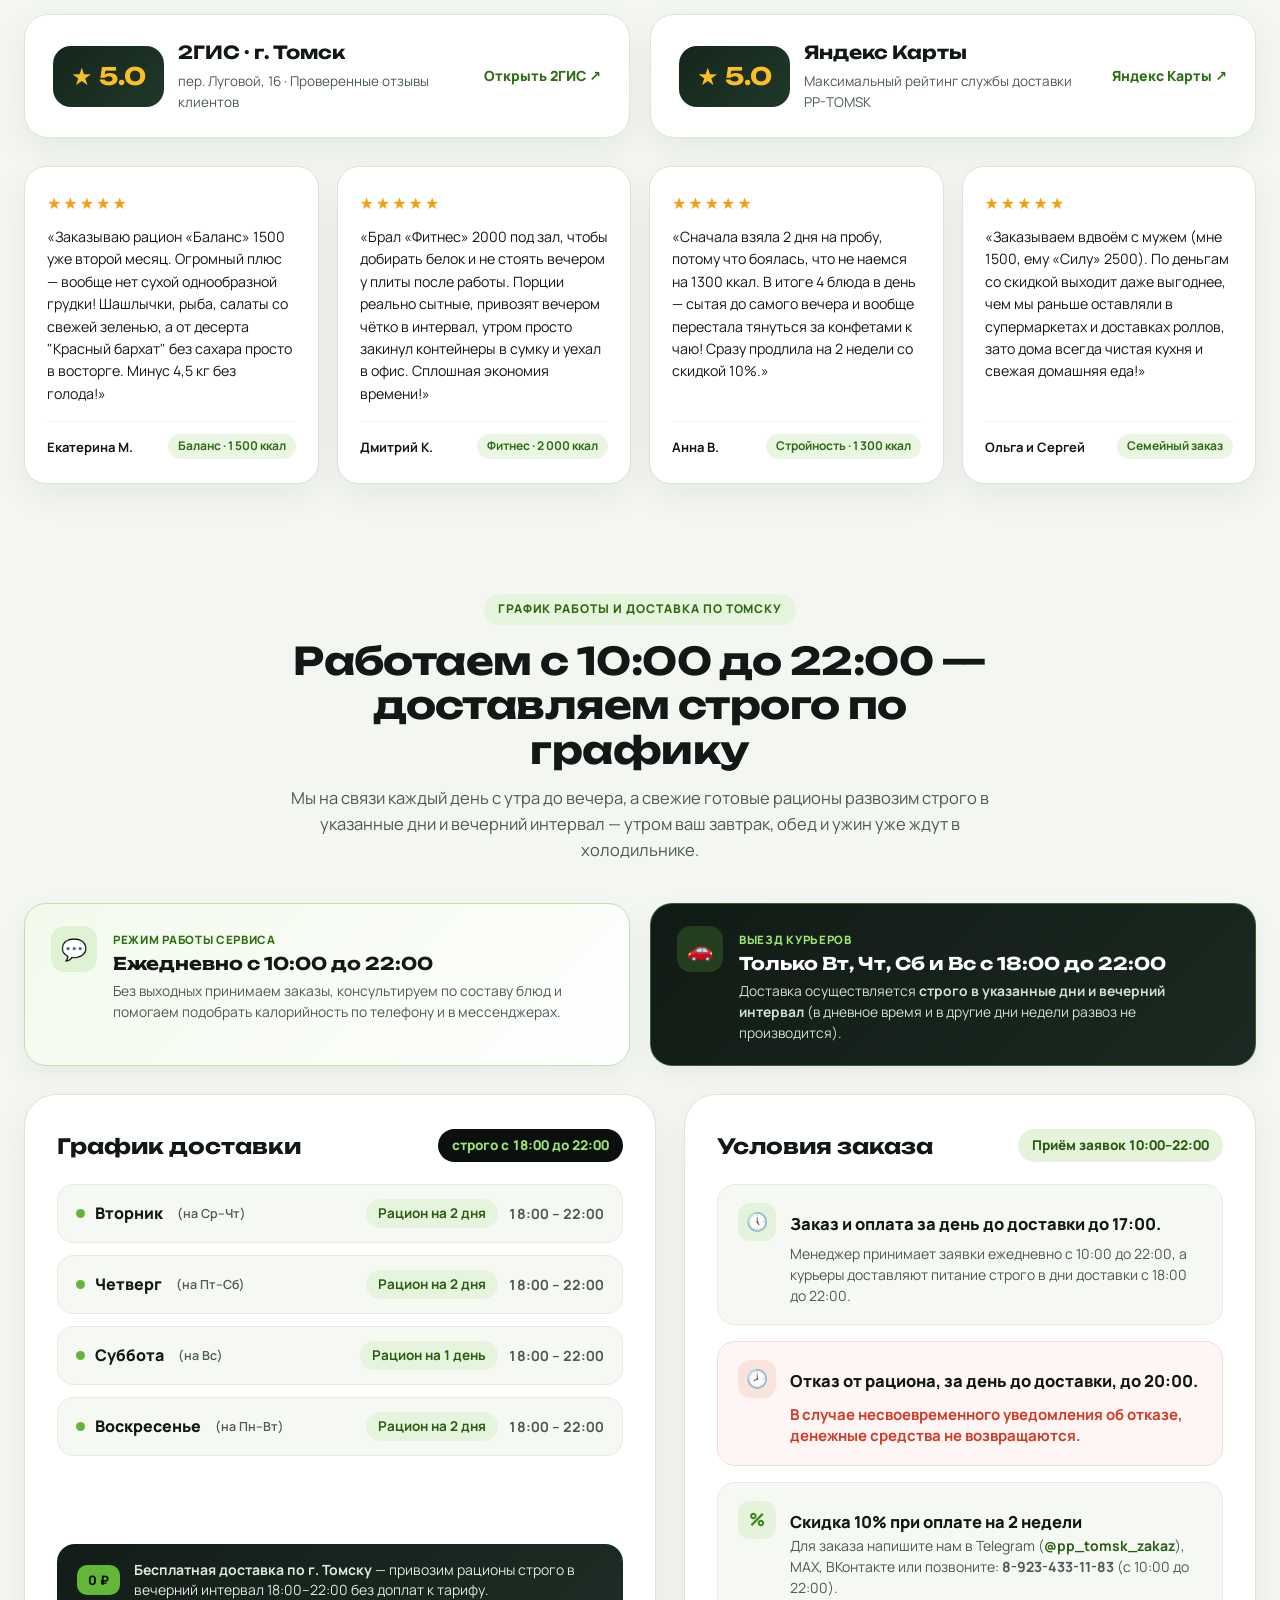
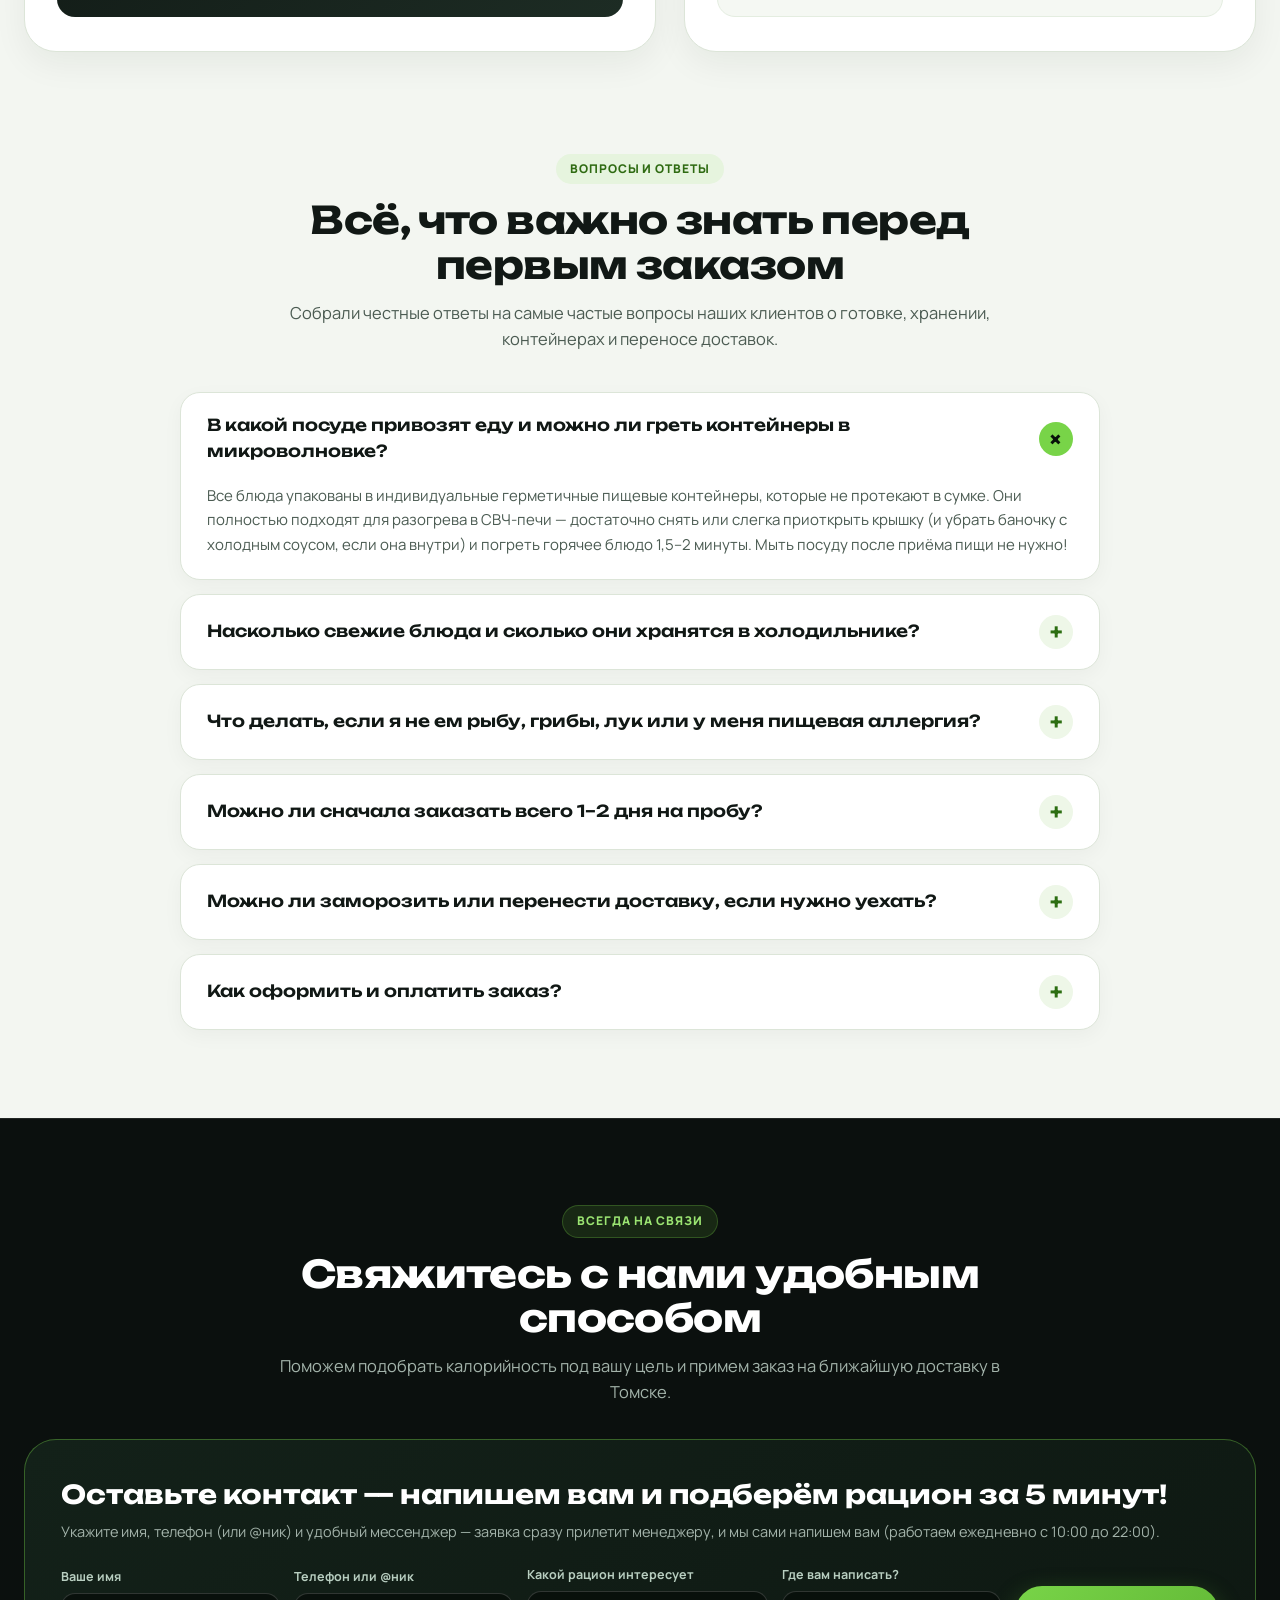
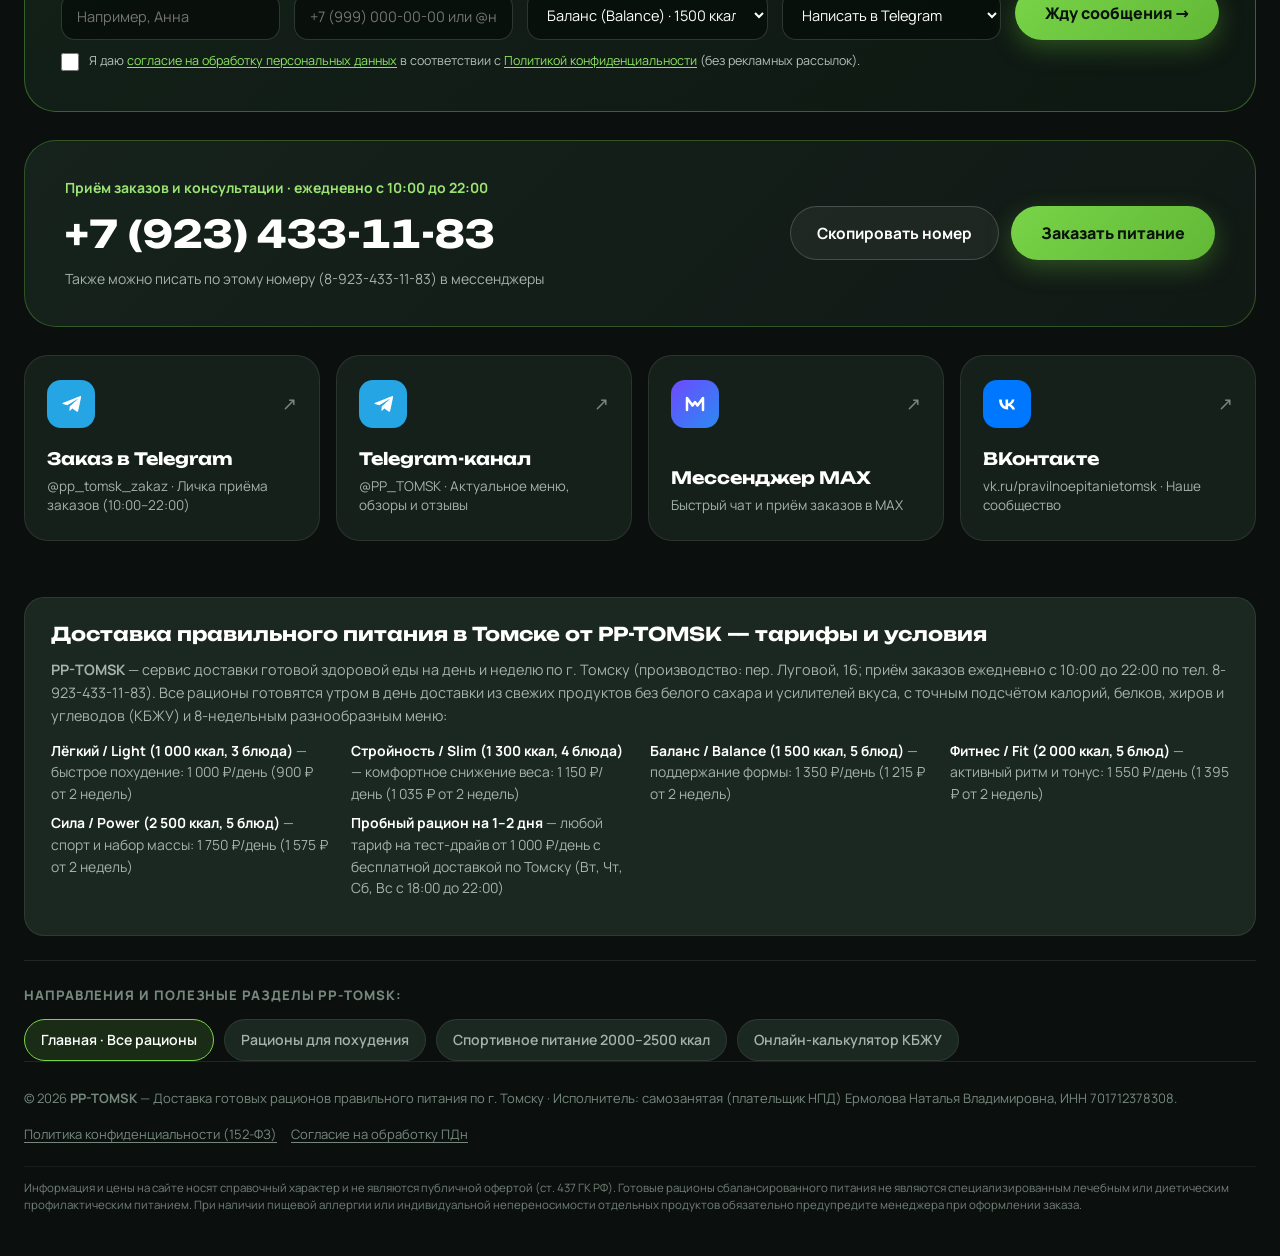
==== commit 6bdef545: "Убран пункт Написать ВКонтакте из форм обратной связи, поправлены подсказки полей" ====
--- a/index.html
+++ b/index.html
@@ -4502,7 +4502,7 @@
           </div>
           <div class="ql-field">
             <label for="qlPhone">Телефон или @ник</label>
-            <input type="text" id="qlPhone" placeholder="+7 (999) 000-00-00, @ник или ВК" maxlength="80" required />
+            <input type="text" id="qlPhone" placeholder="+7 (999) 000-00-00 или @ник" maxlength="80" required />
           </div>
           <div class="ql-field">
             <label for="qlTariff">Какой рацион интересует</label>
@@ -4520,7 +4520,6 @@
             <label for="qlChannel">Где вам написать?</label>
             <select id="qlChannel">
               <option value="tg" selected>Написать в Telegram</option>
-              <option value="vk">Написать ВКонтакте</option>
               <option value="call">Позвонить по телефону</option>
               <option value="max">Написать в MAX</option>
             </select>
@@ -4686,10 +4685,9 @@
         <input type="text" id="mlWebsite" name="website" tabindex="-1" autocomplete="off" style="position:absolute; left:-9999px; opacity:0; pointer-events:none;" aria-hidden="true" />
         <div class="modal-lead-grid">
           <input type="text" id="mlName" placeholder="Ваше имя" maxlength="80" required />
-          <input type="text" id="mlPhone" placeholder="Телефон, @ник или ссылка ВК" maxlength="80" required />
+          <input type="text" id="mlPhone" placeholder="Телефон или @ник в ТГ" maxlength="80" required />
           <select id="mlChannel" aria-label="Где вам написать">
             <option value="tg" selected>Написать в Telegram</option>
-            <option value="vk">Написать ВКонтакте</option>
             <option value="call">Позвонить по телефону</option>
             <option value="max">Написать в MAX</option>
           </select>
@@ -5658,15 +5656,6 @@
             box.classList.remove('is-visible');
           });
         }
-        // Автовыбор «Написать ВКонтакте», если переход пришёл из ВК
-        var qs = (location.search || '').toLowerCase();
-        var ref = (document.referrer || '').toLowerCase();
-        if (qs.indexOf('utm_source=vk') !== -1 || ref.indexOf('vk.com') !== -1 || ref.indexOf('vk.ru') !== -1) {
-          ['qlChannel', 'mlChannel'].forEach(function(id) {
-            var el = document.getElementById(id);
-            if (el) el.value = 'vk';
-          });
-        }
       } catch (_) {}
     })();
   </script>
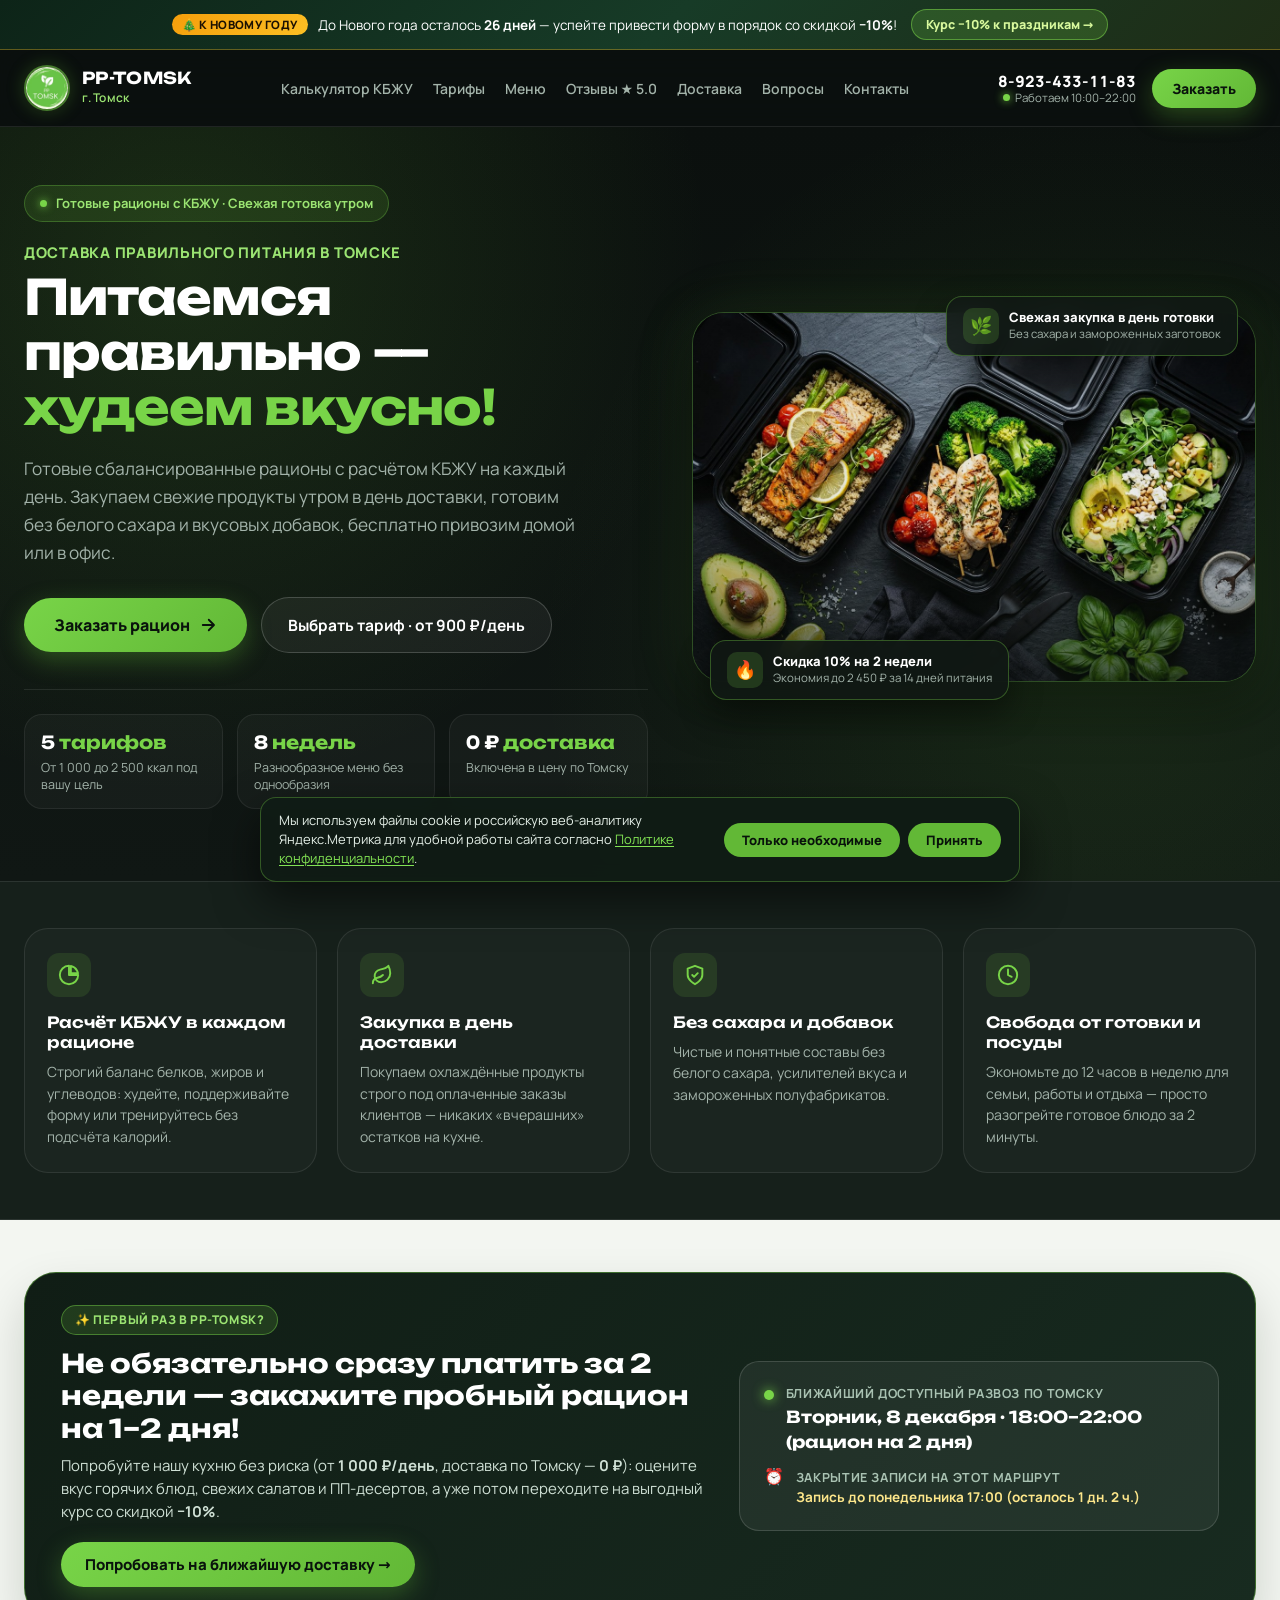
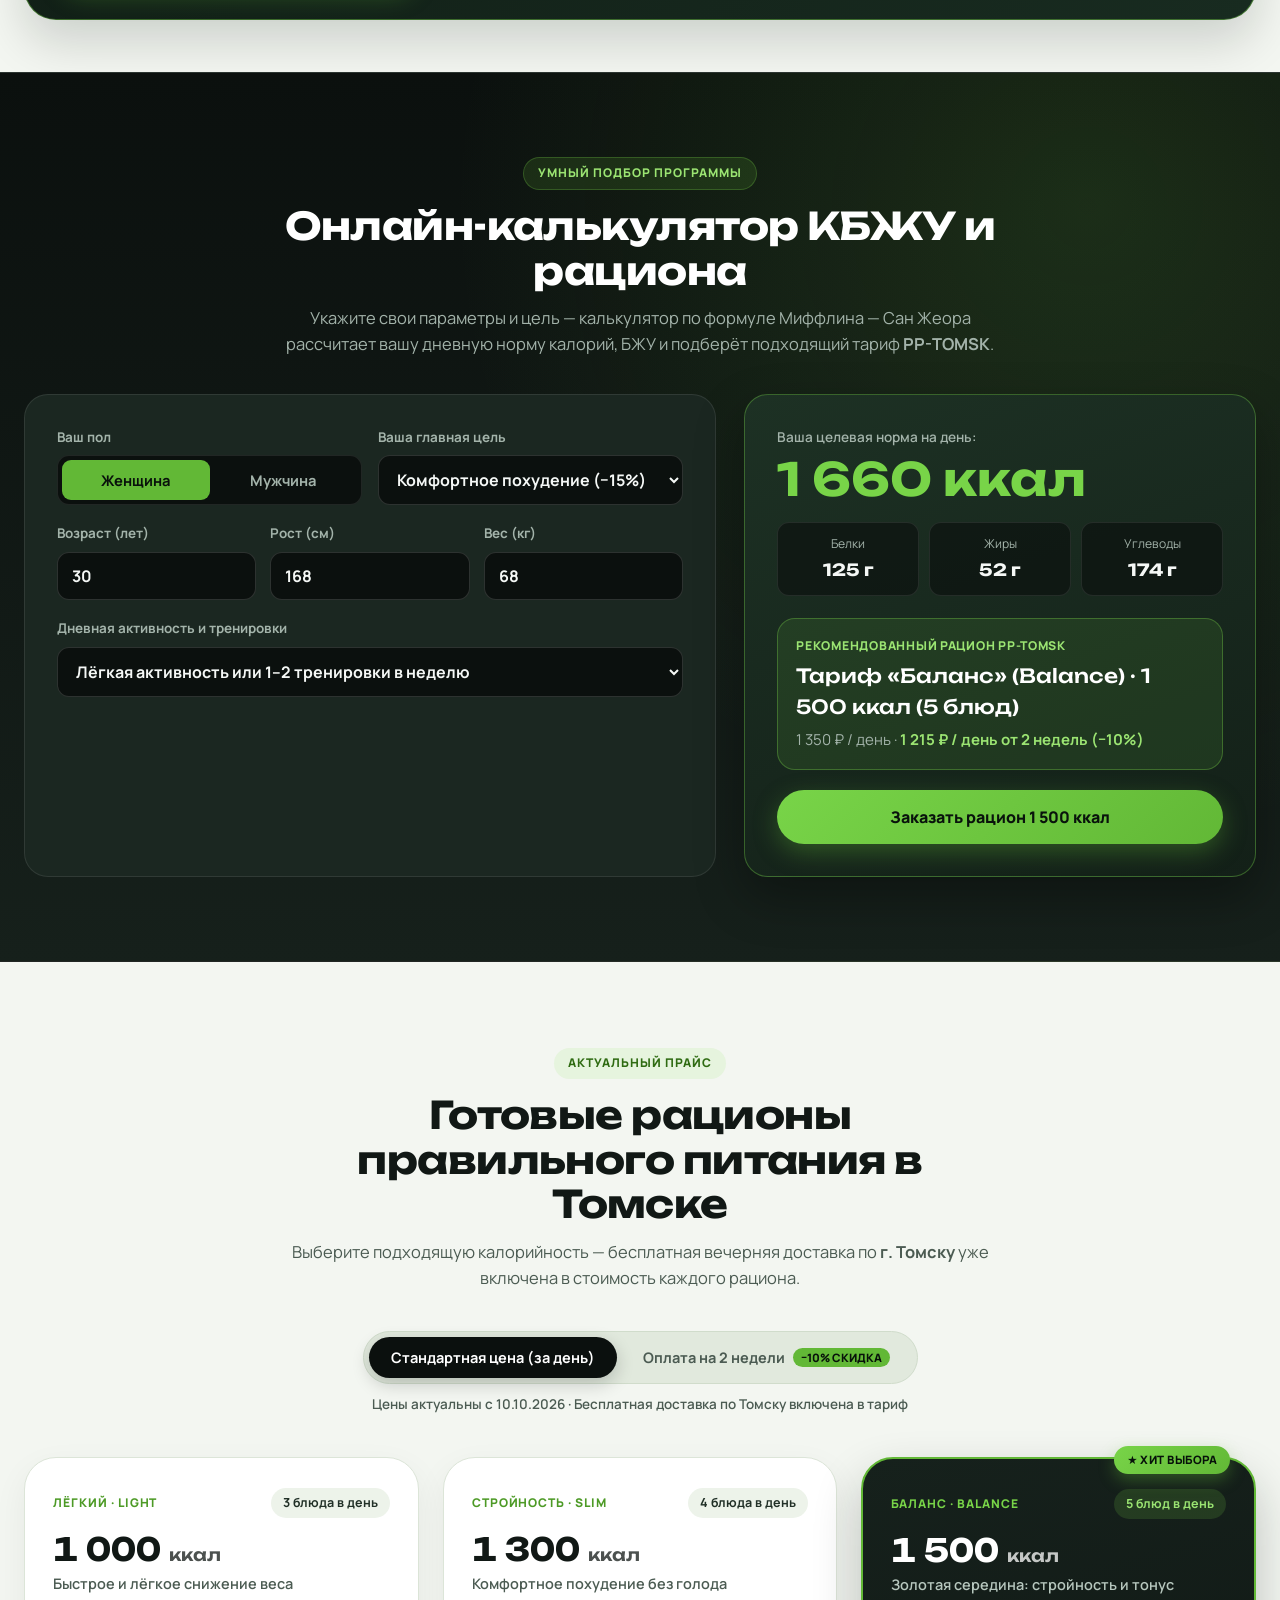
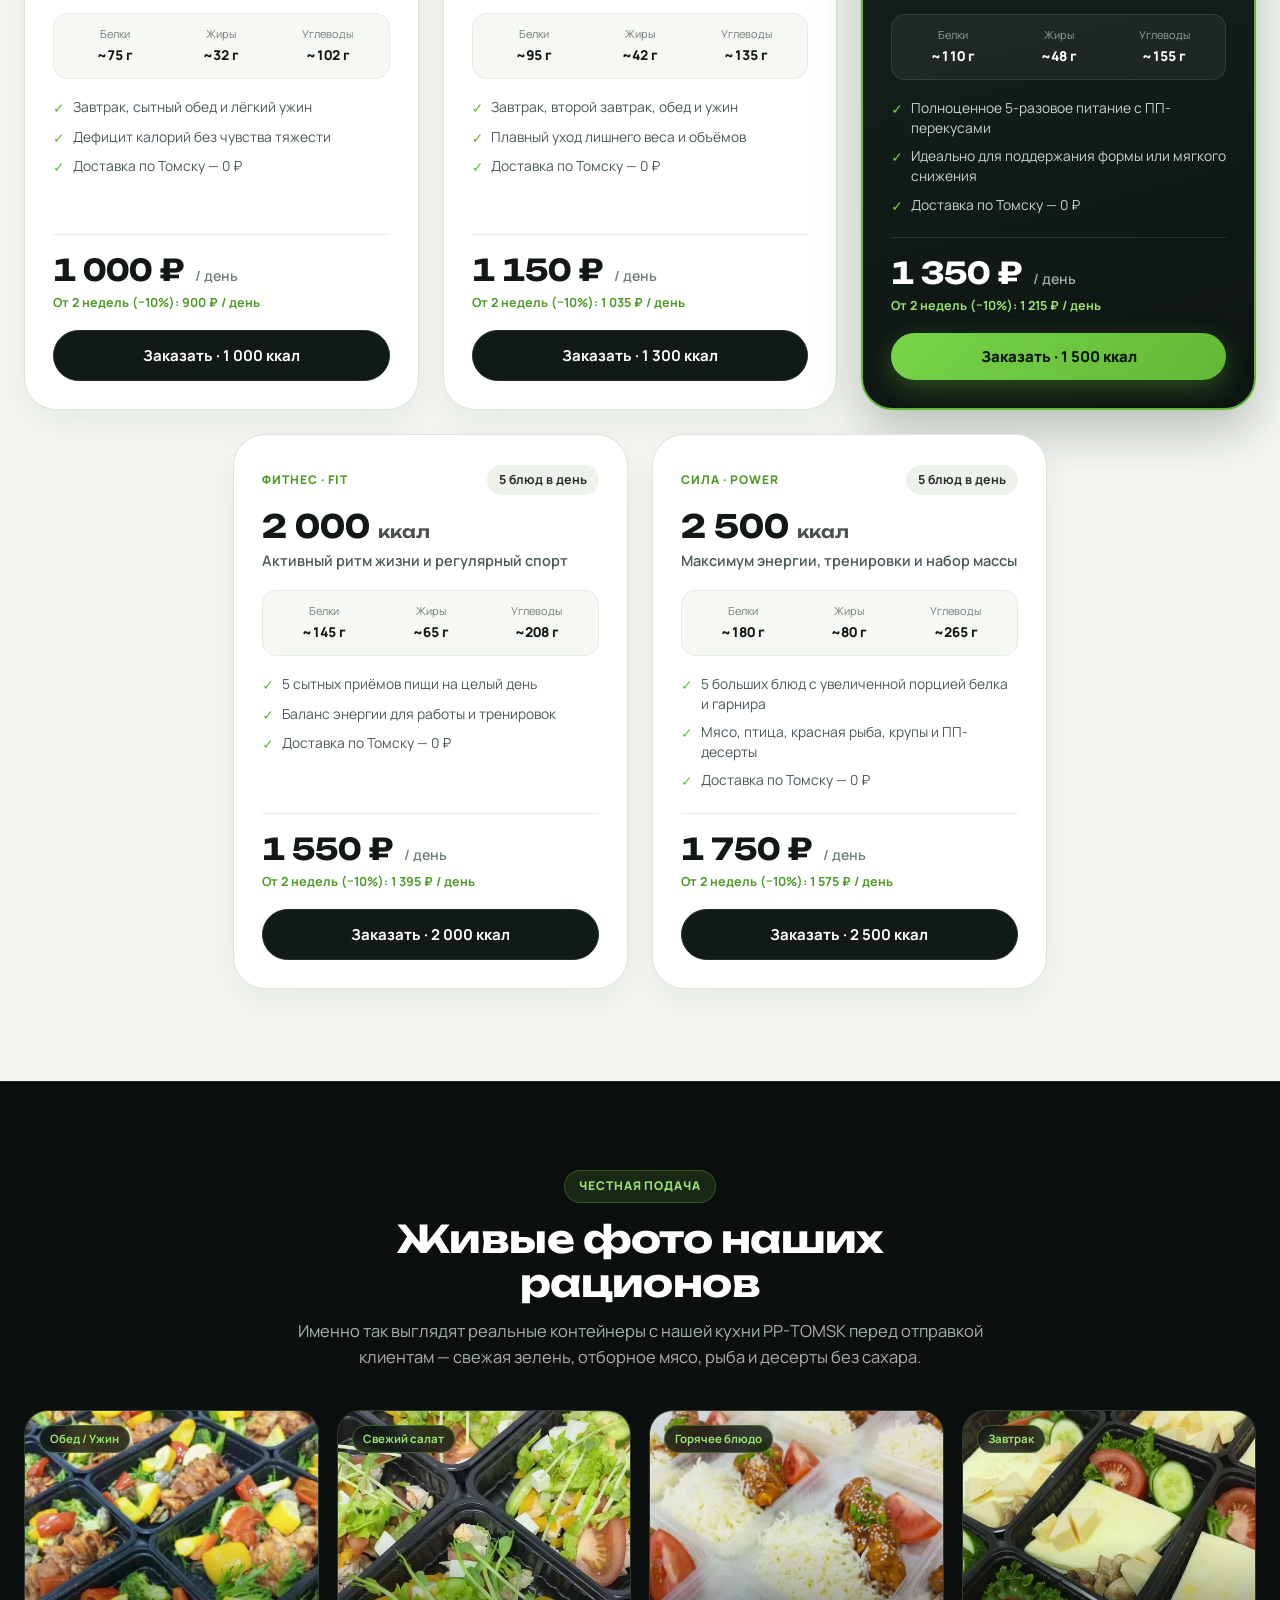
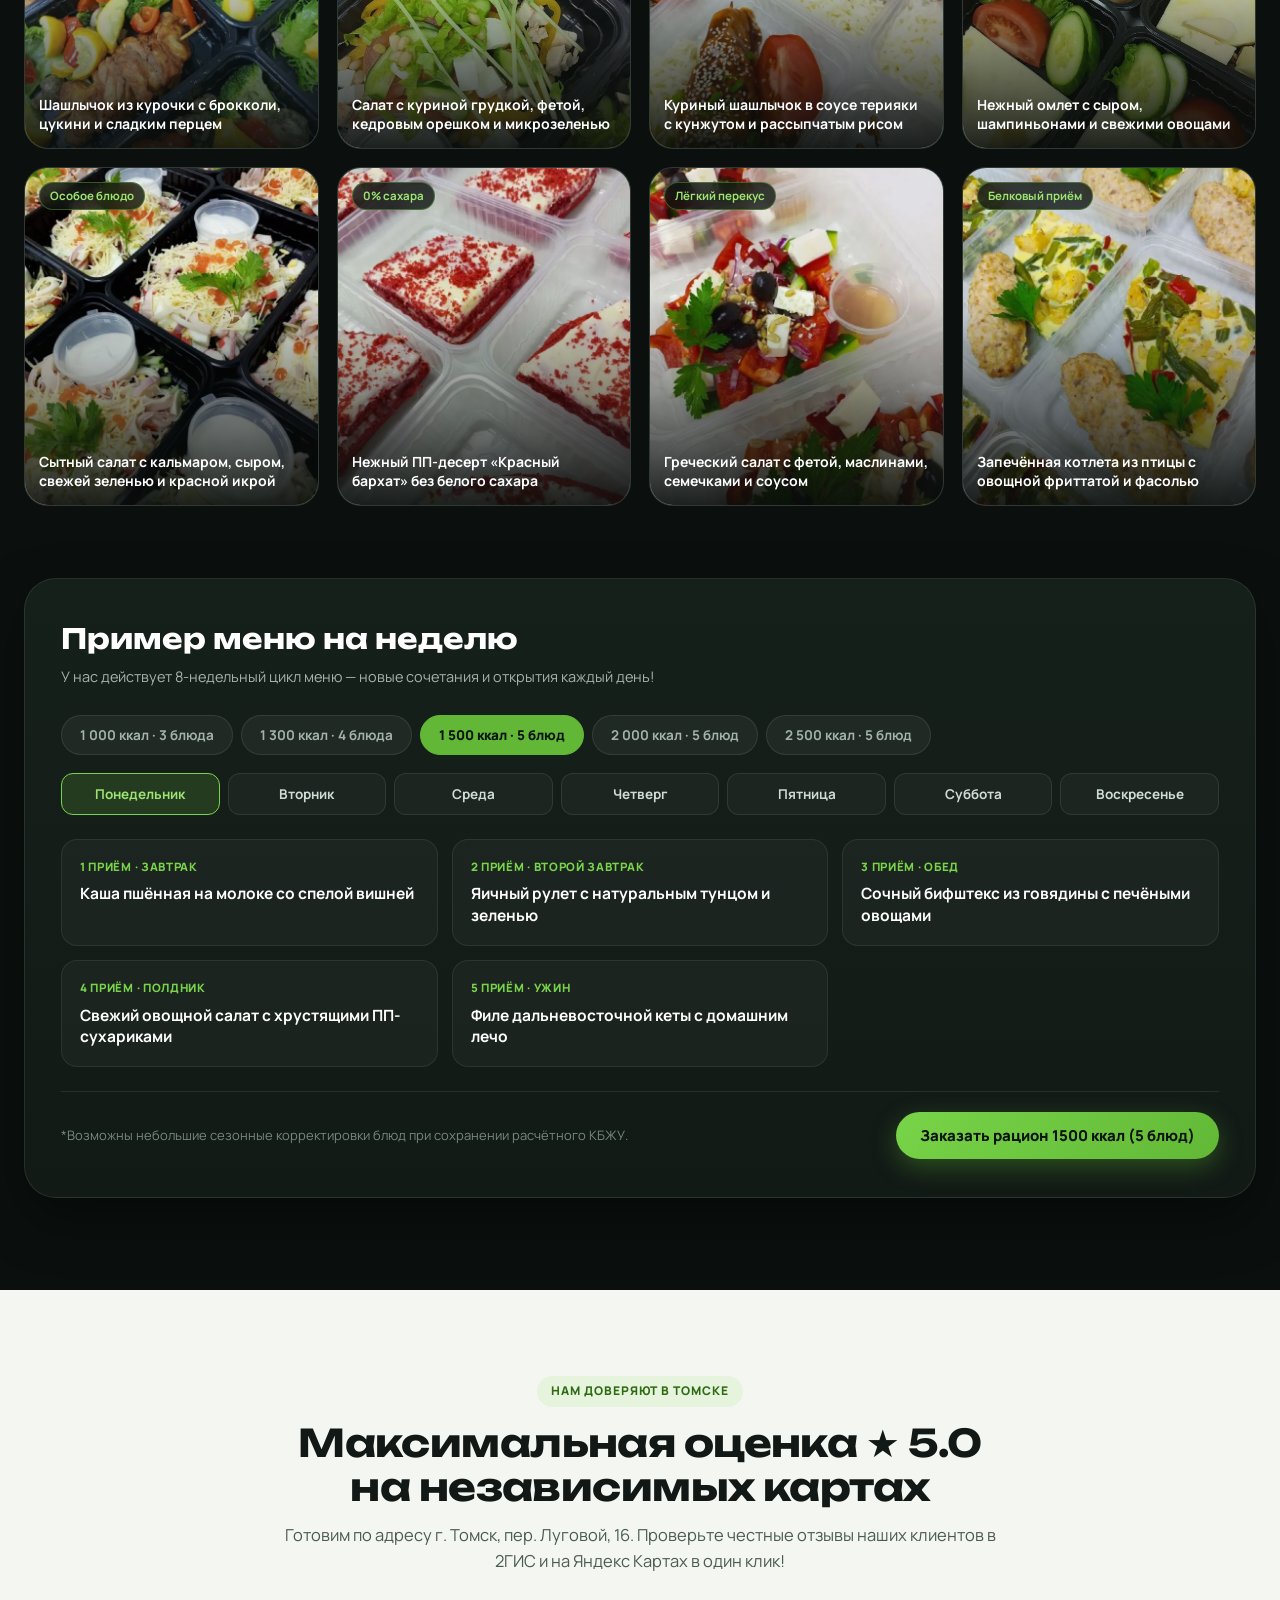
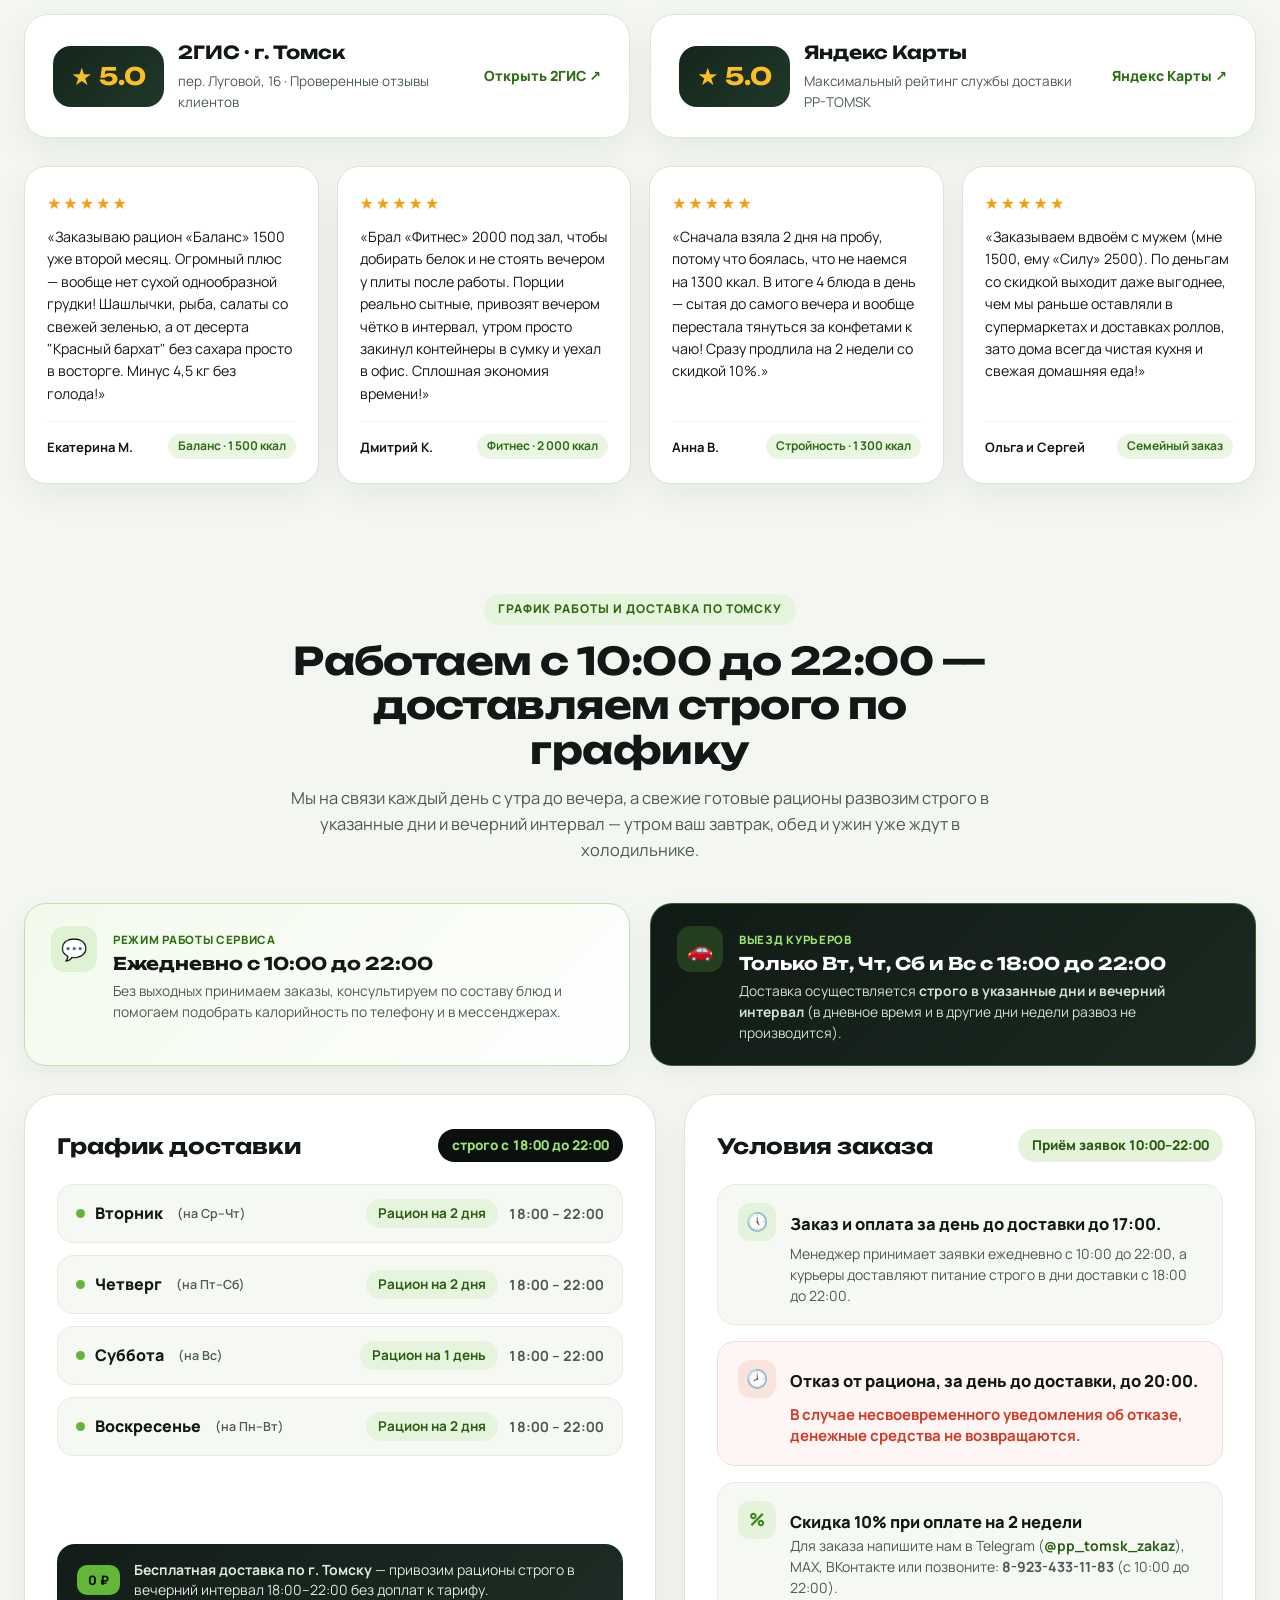
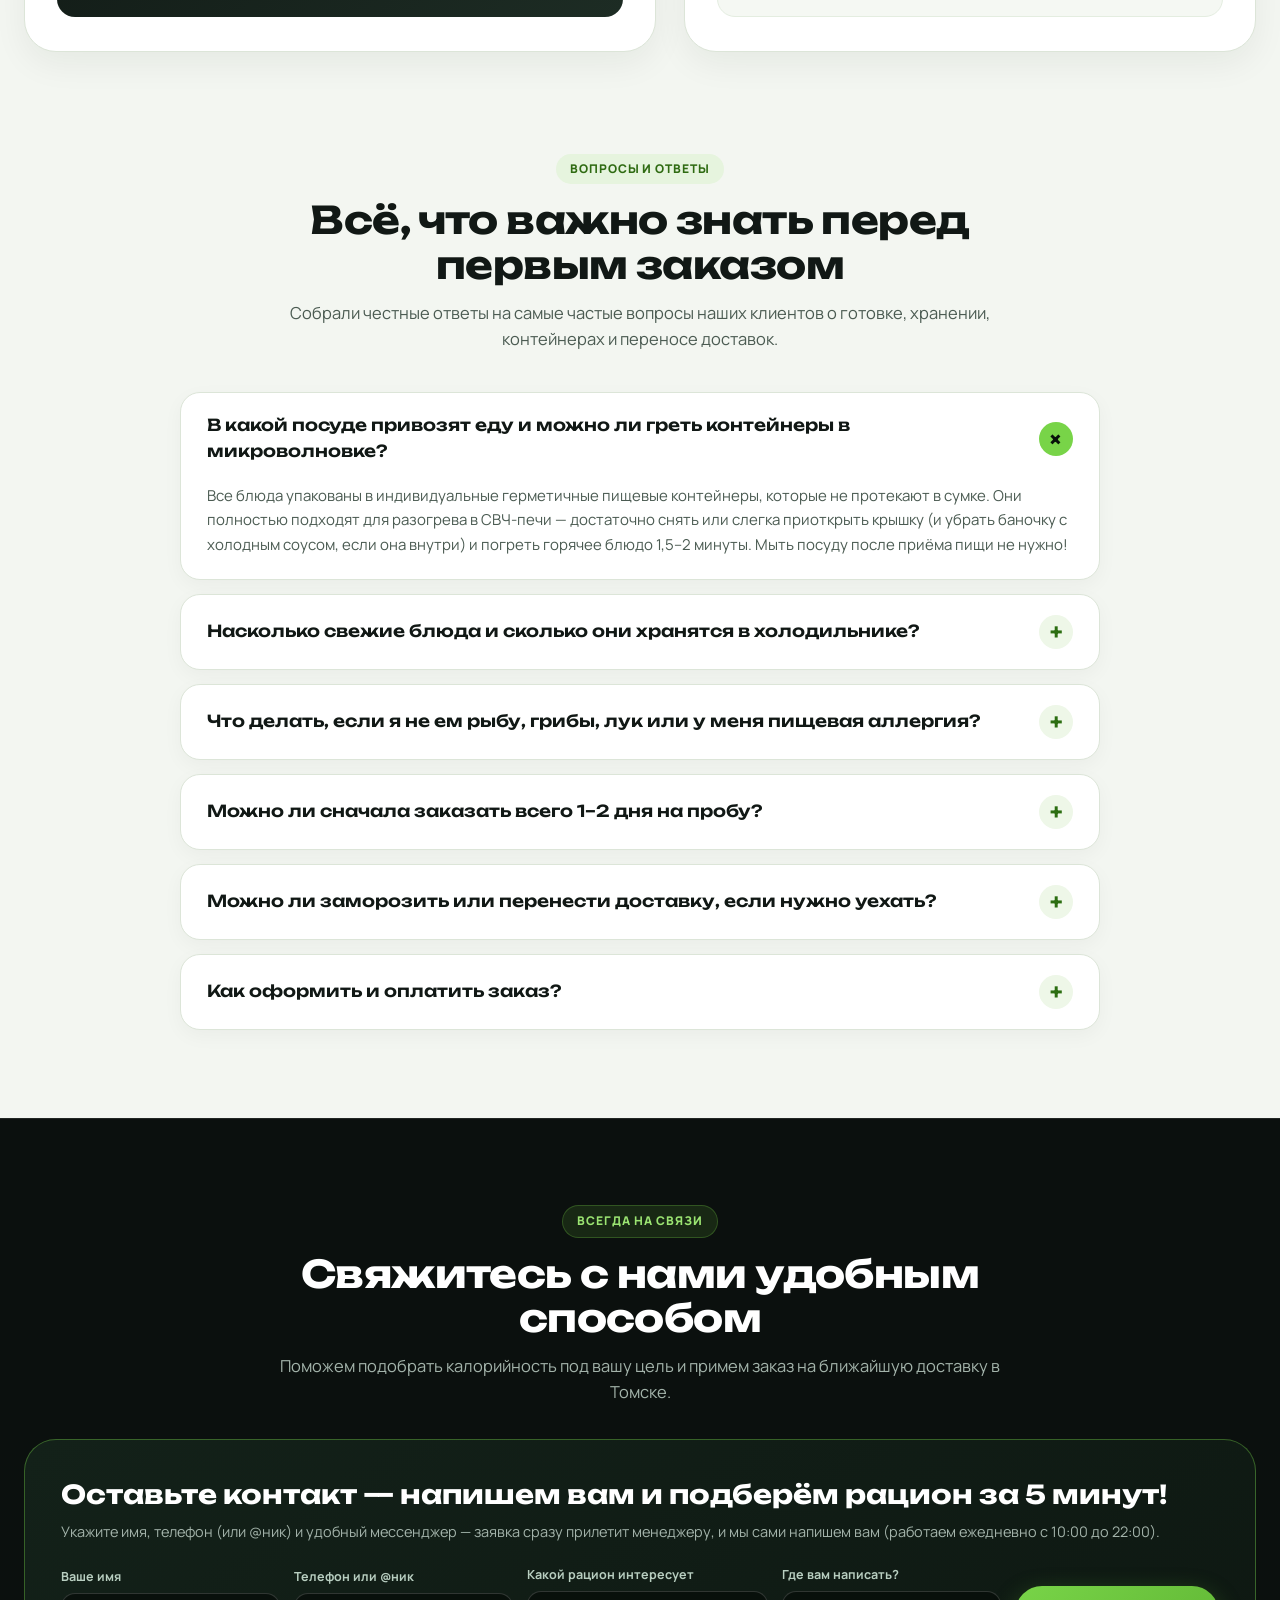
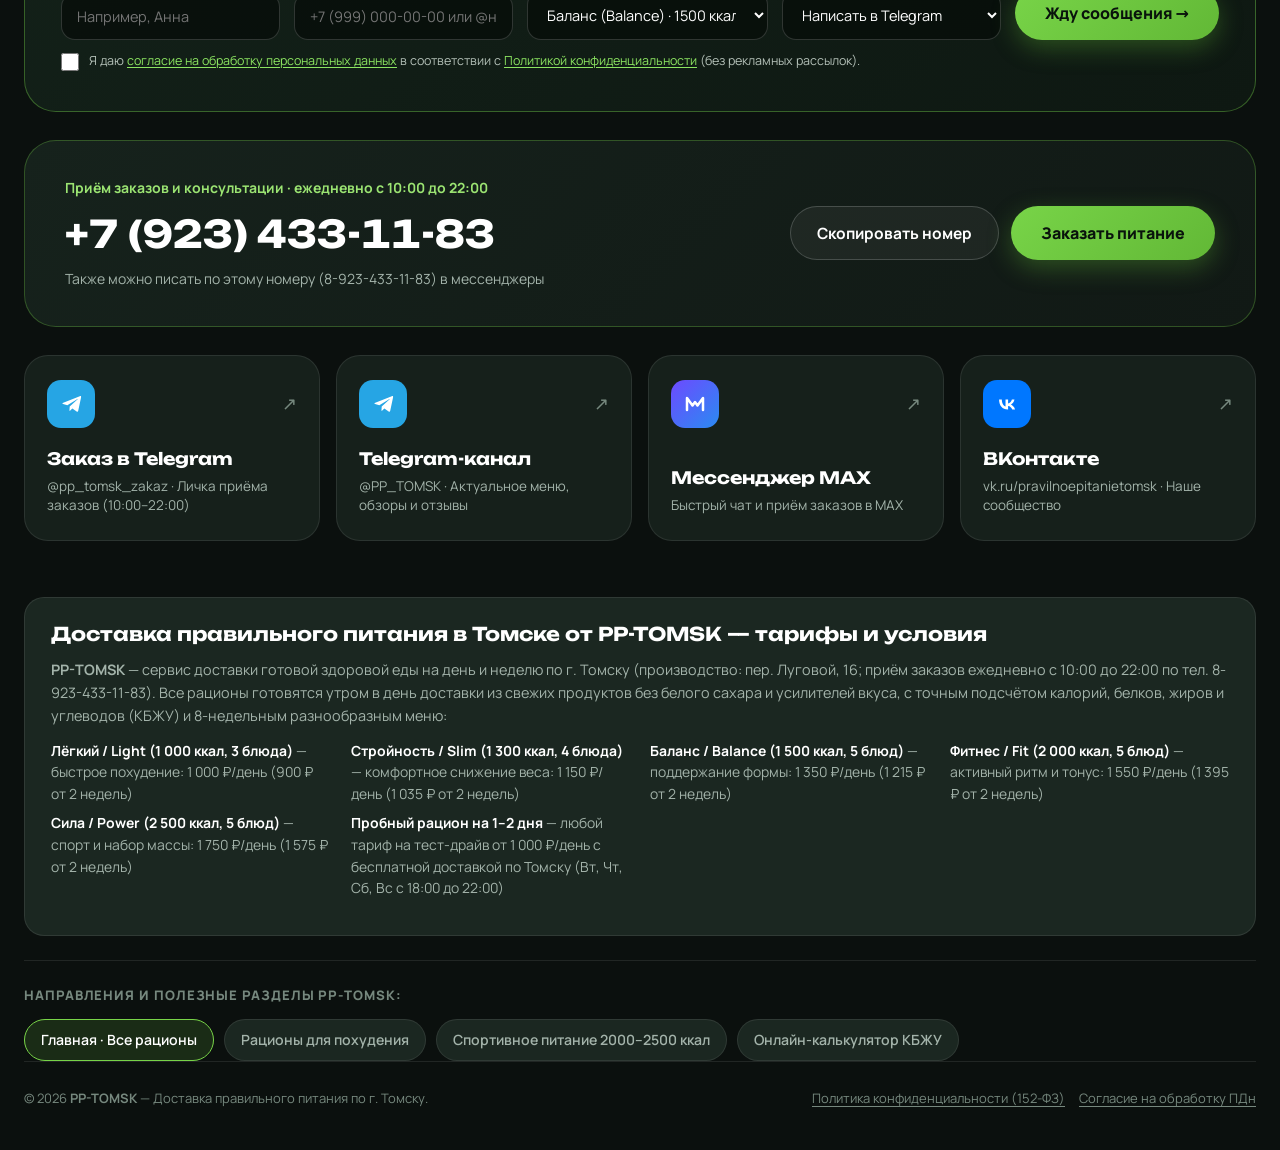
==== commit 26de6024: "Очищен подвал страниц от лишних приписок и реквизитов на виду" ====
--- a/index.html
+++ b/index.html
@@ -4640,13 +4640,10 @@
       </div>
 
       <div class="footer-bottom">
-        <div>© 2026 <strong>PP-TOMSK</strong> — Доставка готовых рационов правильного питания по г. Томску · Исполнитель: самозанятая (плательщик НПД) Ермолова Наталья Владимировна, ИНН 701712378308.</div>
+        <div>© 2026 <strong>PP-TOMSK</strong> — Доставка правильного питания по г. Томску.</div>
         <div style="display:flex; gap:14px; flex-wrap:wrap;">
           <a href="/privacy.html" style="color:inherit; text-decoration:underline; text-underline-offset:3px;">Политика конфиденциальности (152-ФЗ)</a>
           <a href="/consent.html" style="color:inherit; text-decoration:underline; text-underline-offset:3px;">Согласие на обработку ПДн</a>
-        </div>
-        <div class="footer-legal-note">
-          Информация и цены на сайте носят справочный характер и не являются публичной офертой (ст. 437 ГК РФ). Готовые рационы сбалансированного питания не являются специализированным лечебным или диетическим профилактическим питанием. При наличии пищевой аллергии или индивидуальной непереносимости отдельных продуктов обязательно предупредите менеджера при оформлении заказа.
         </div>
       </div>
     </div>
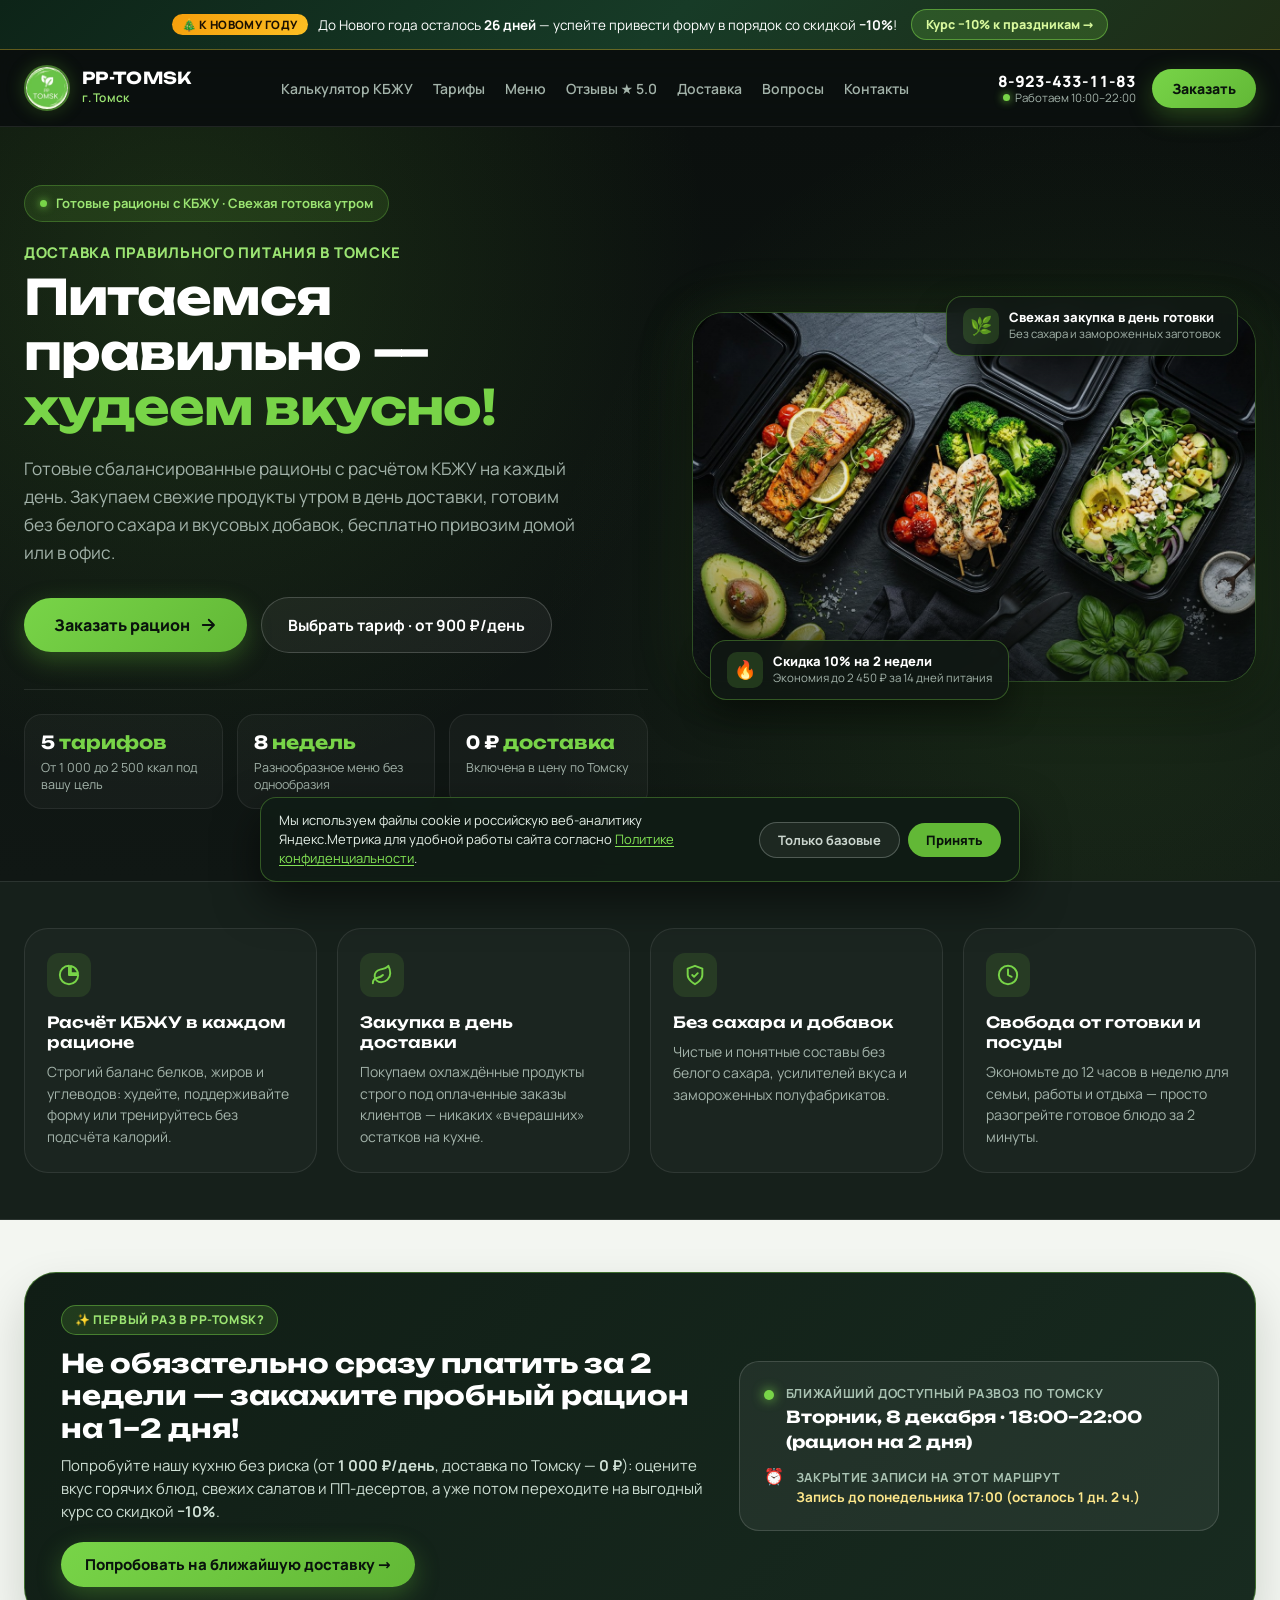
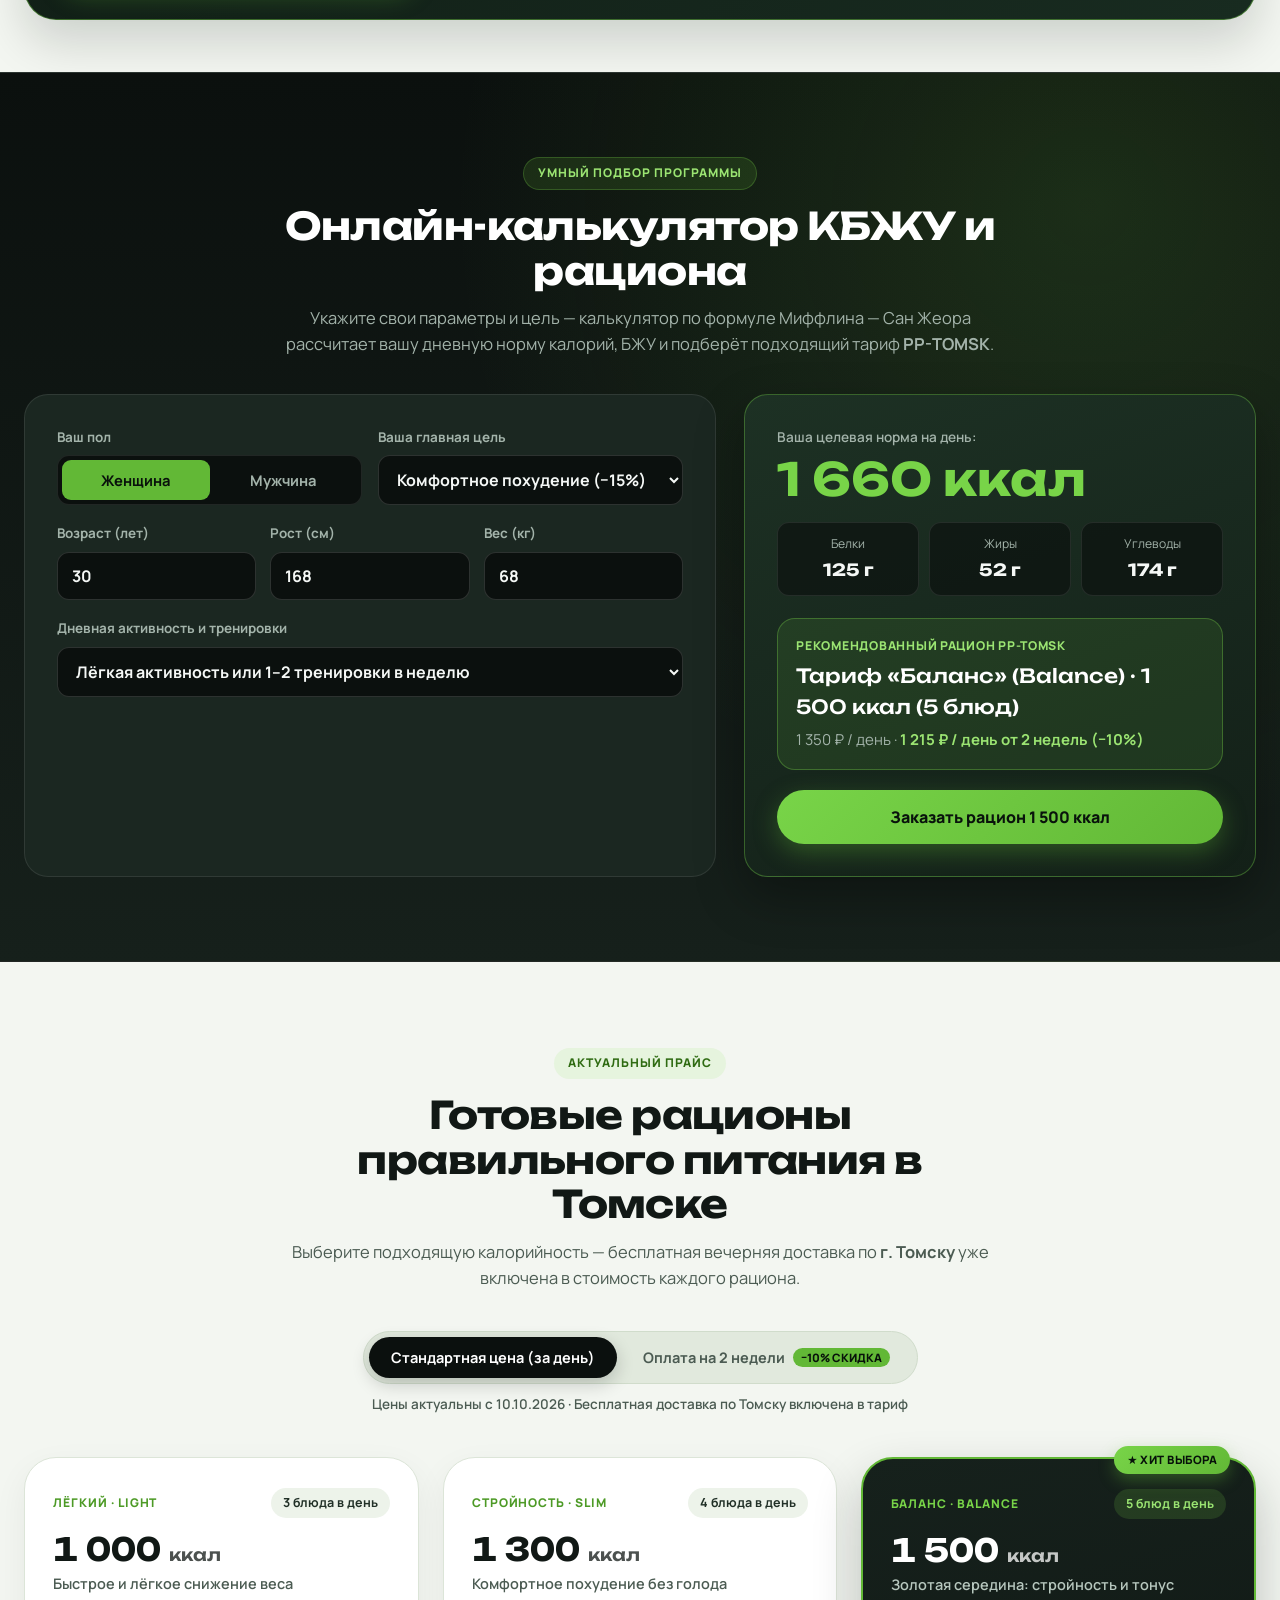
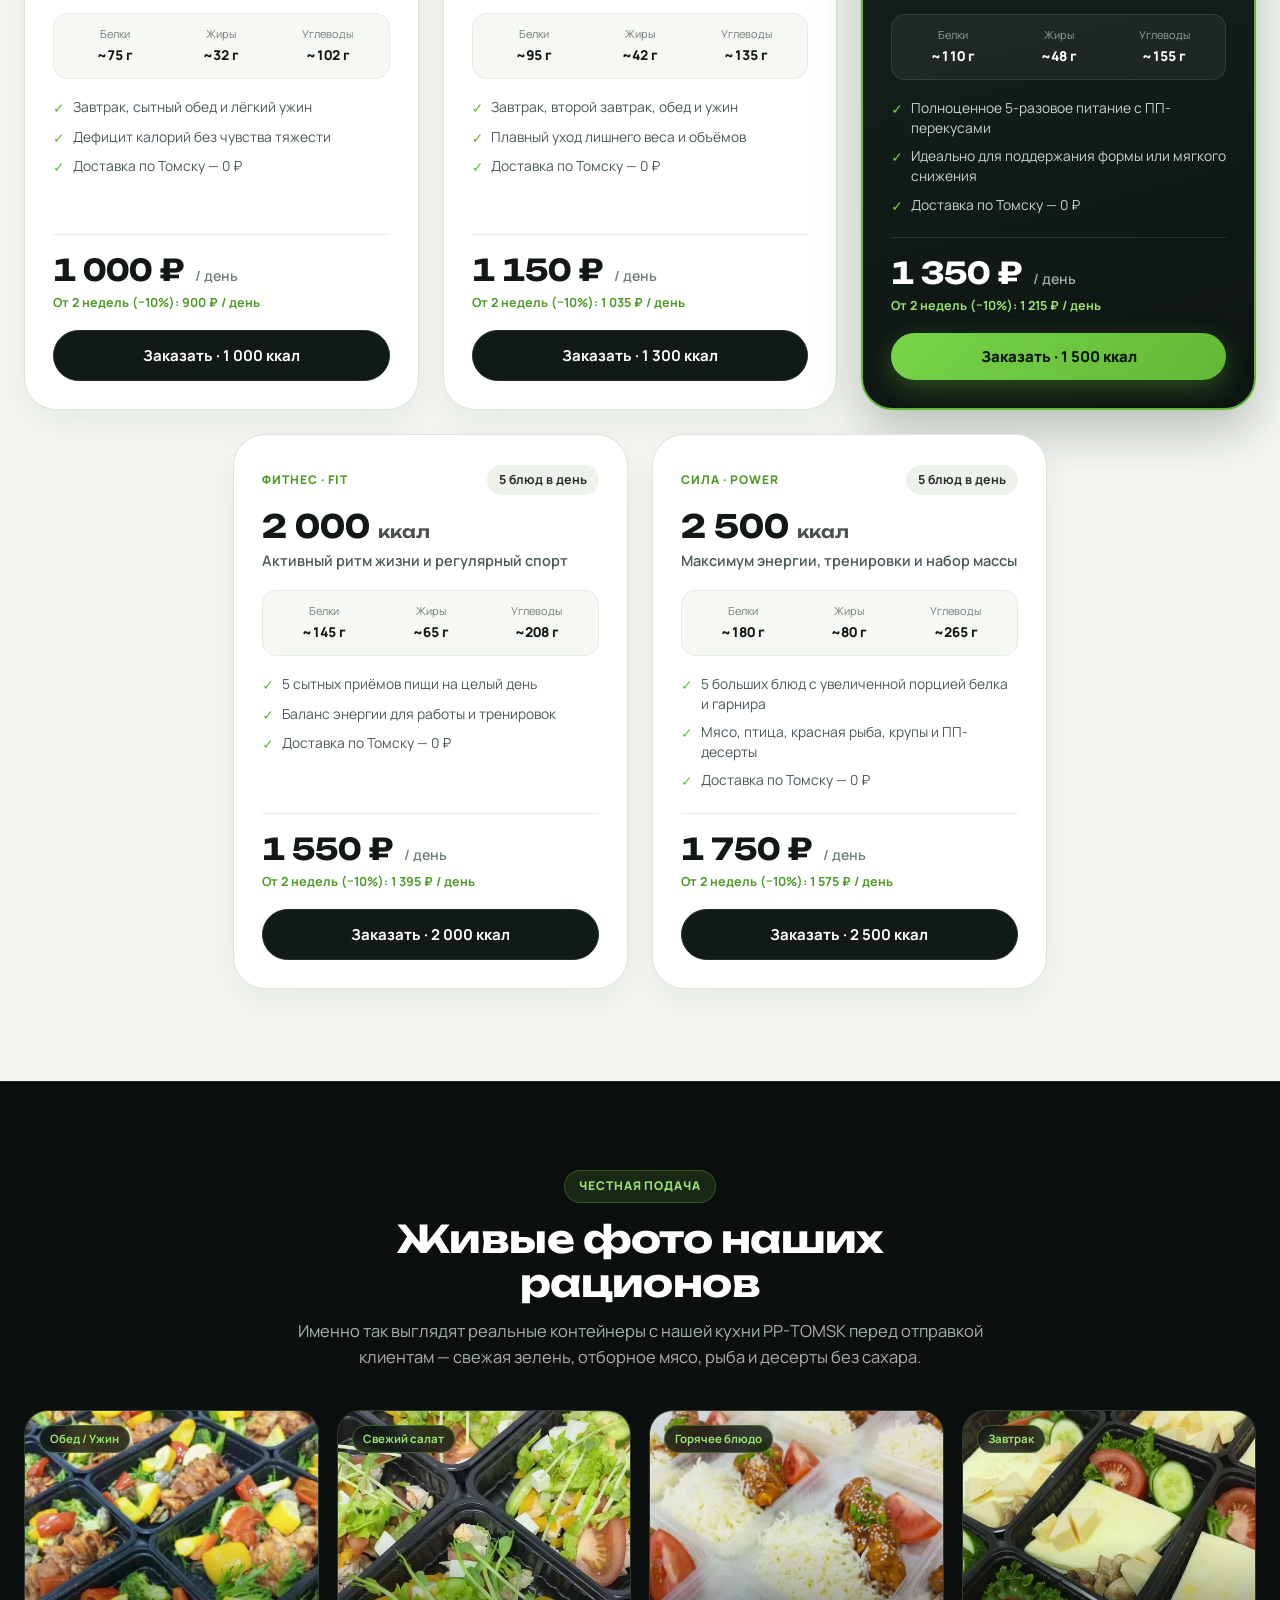
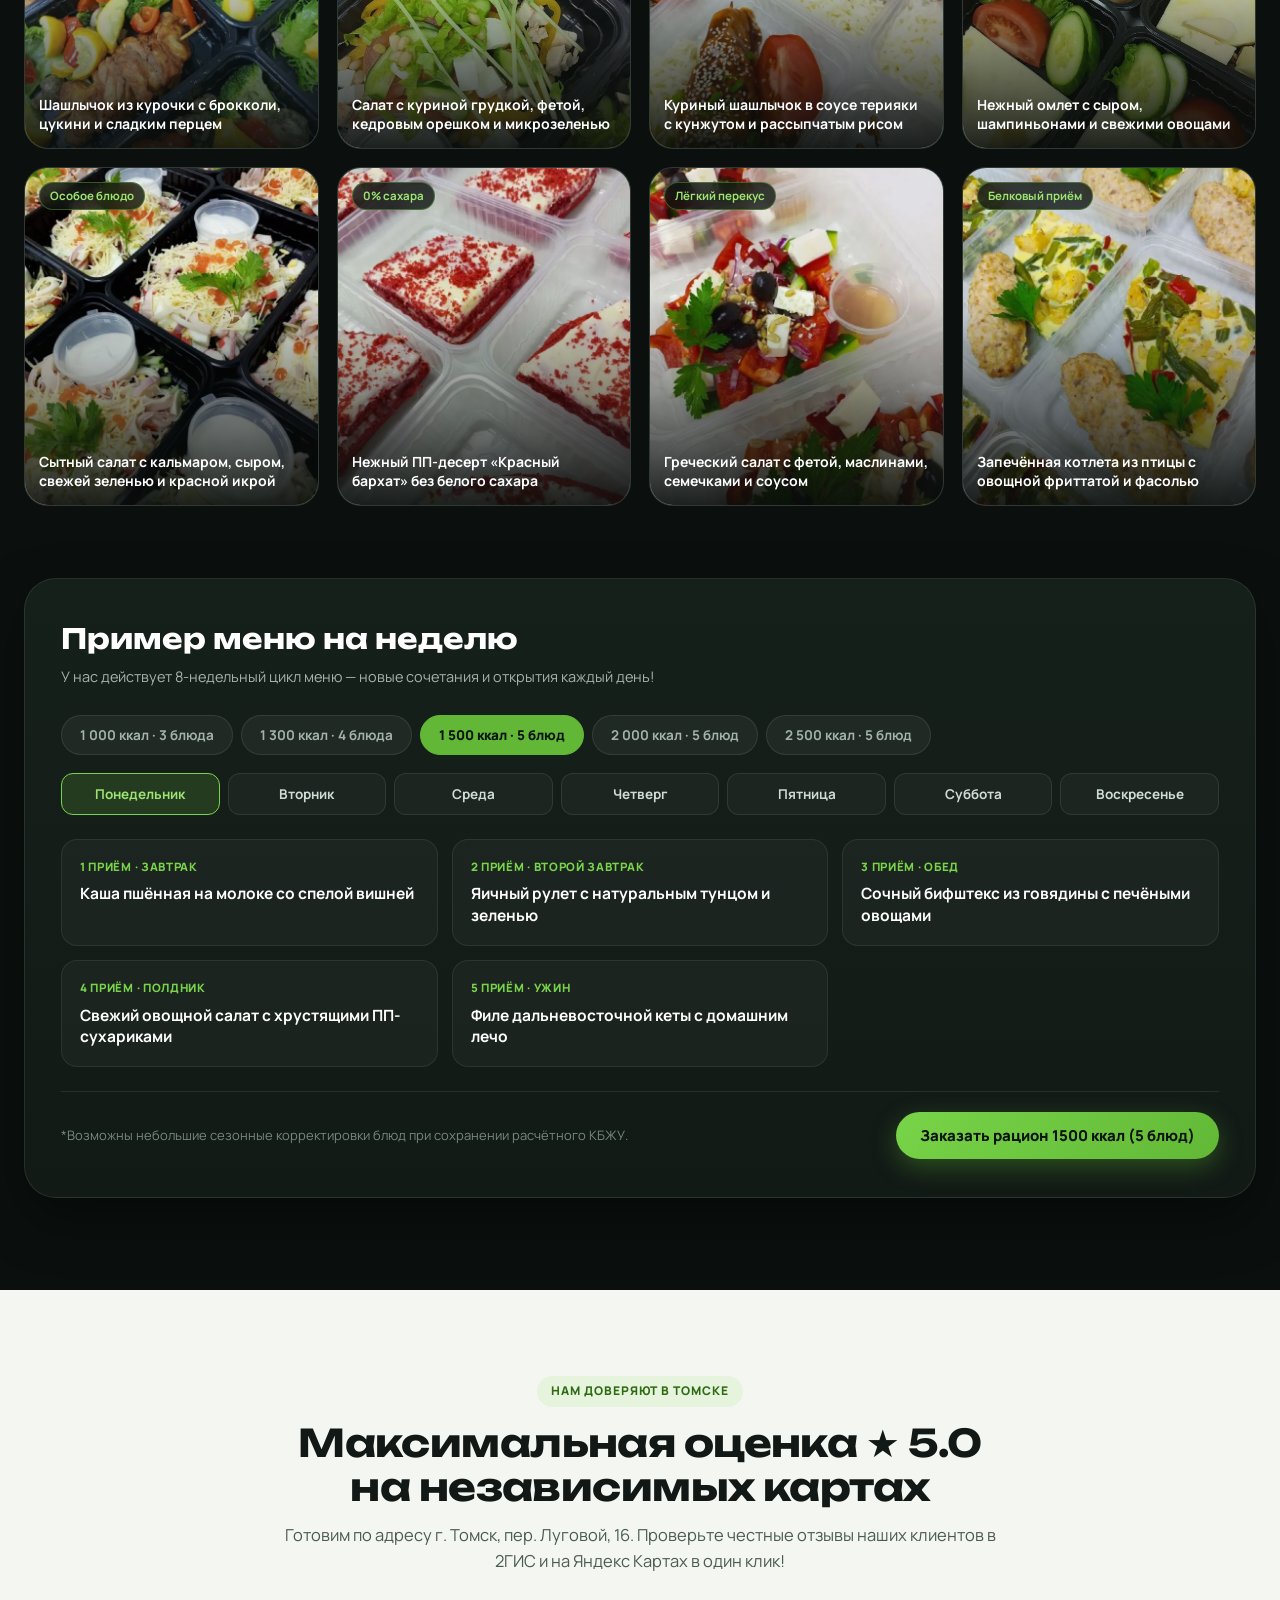
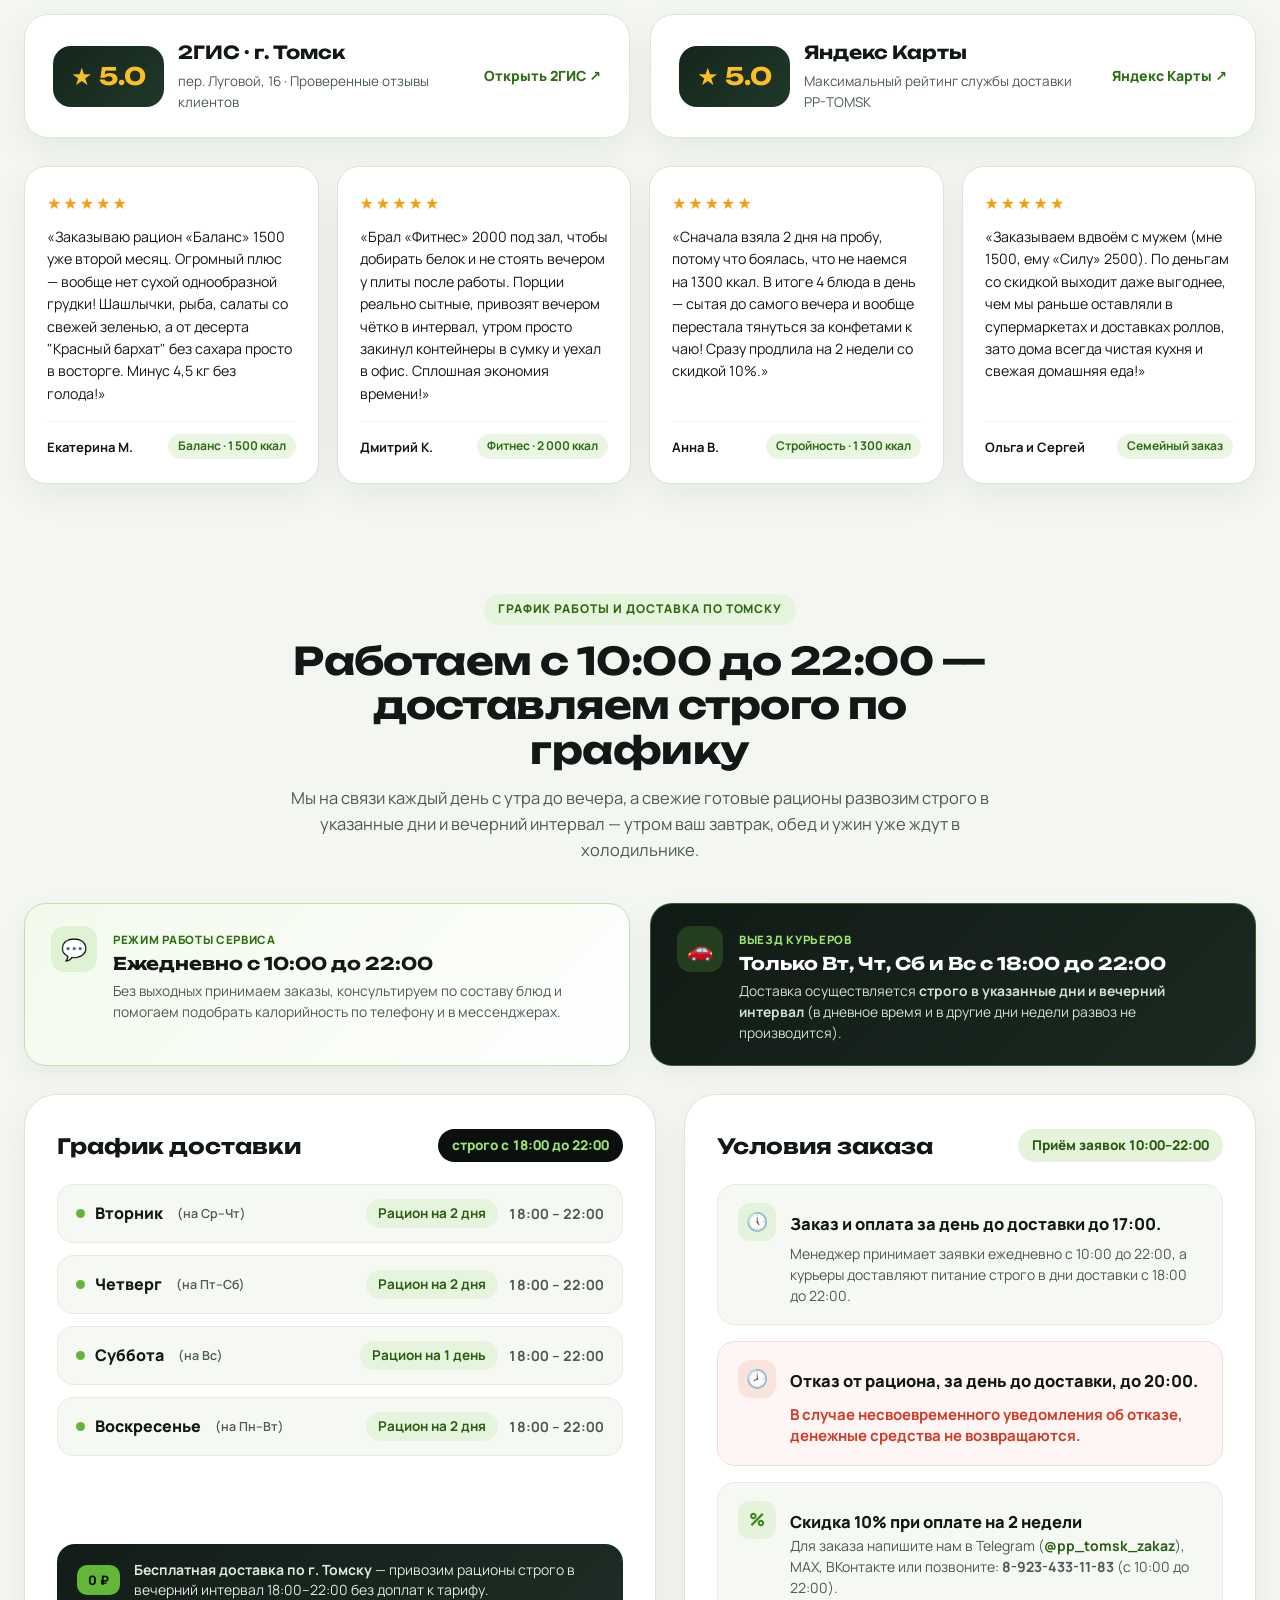
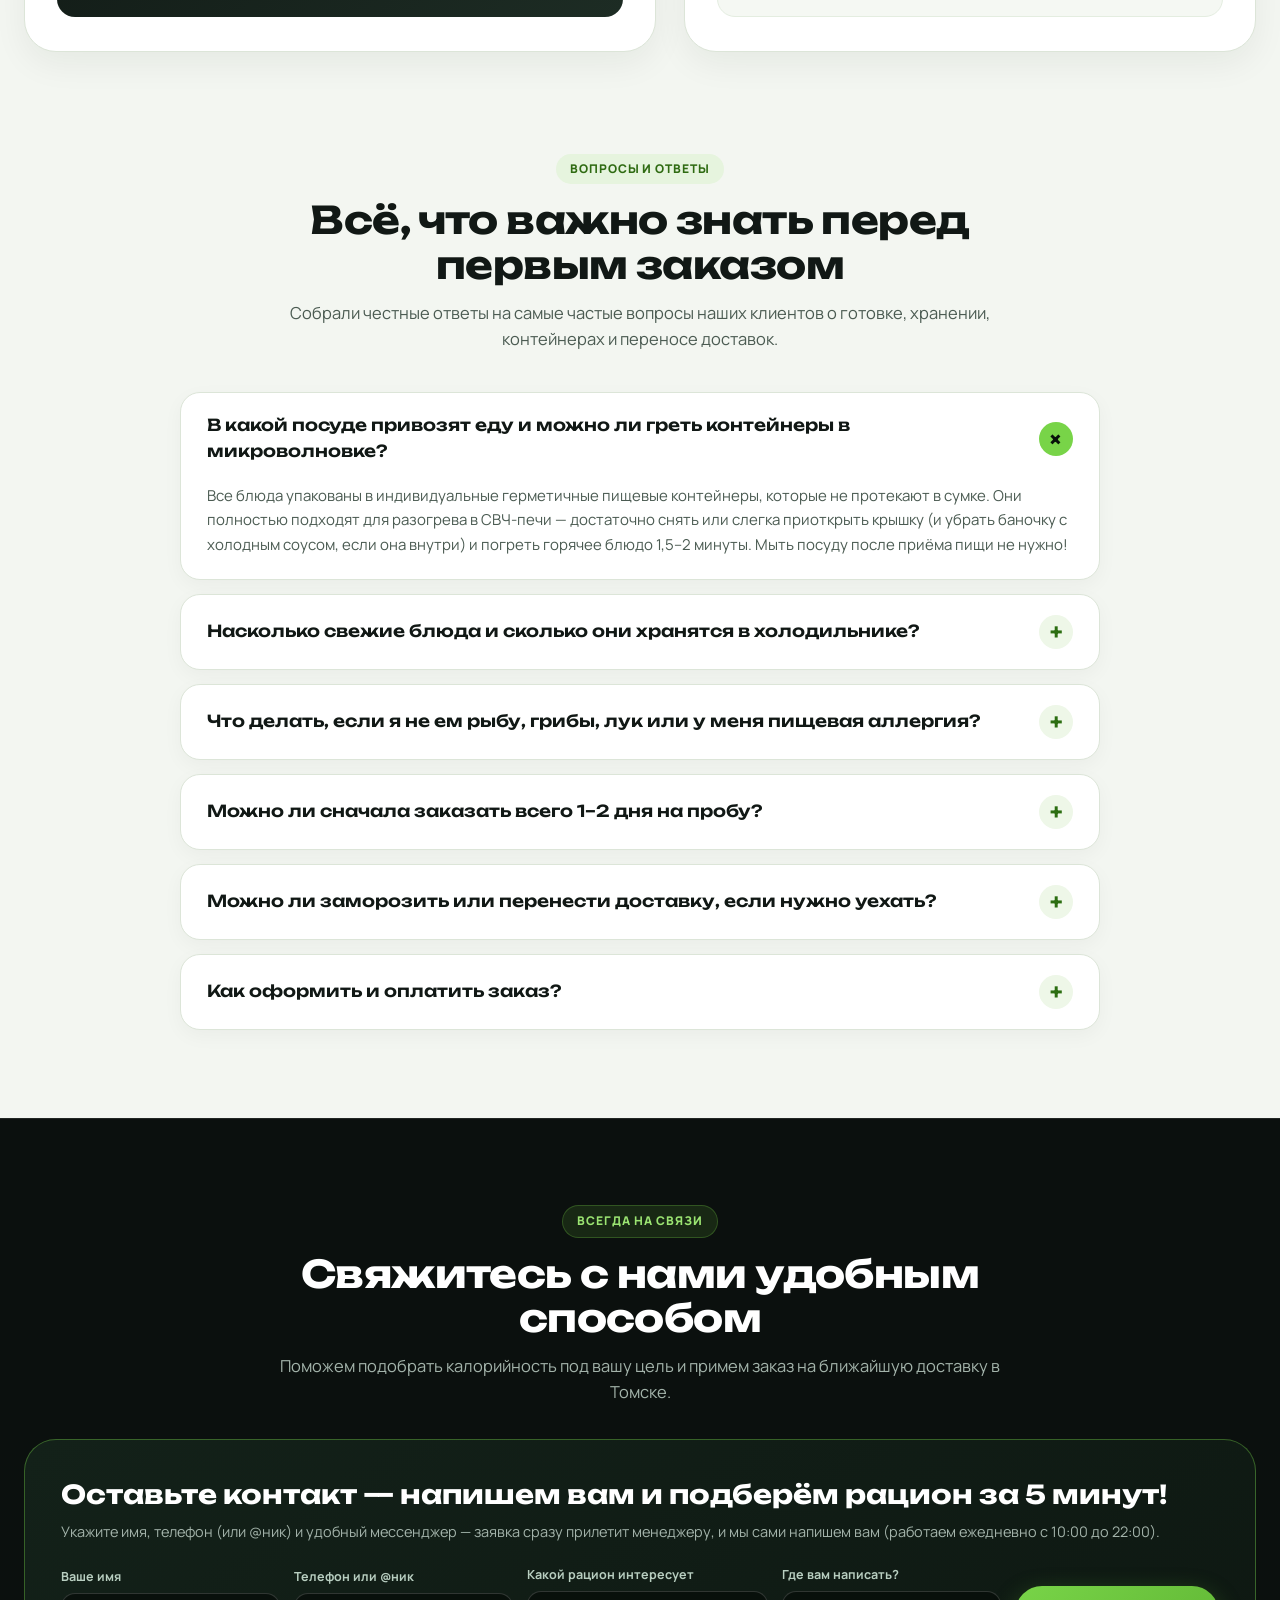
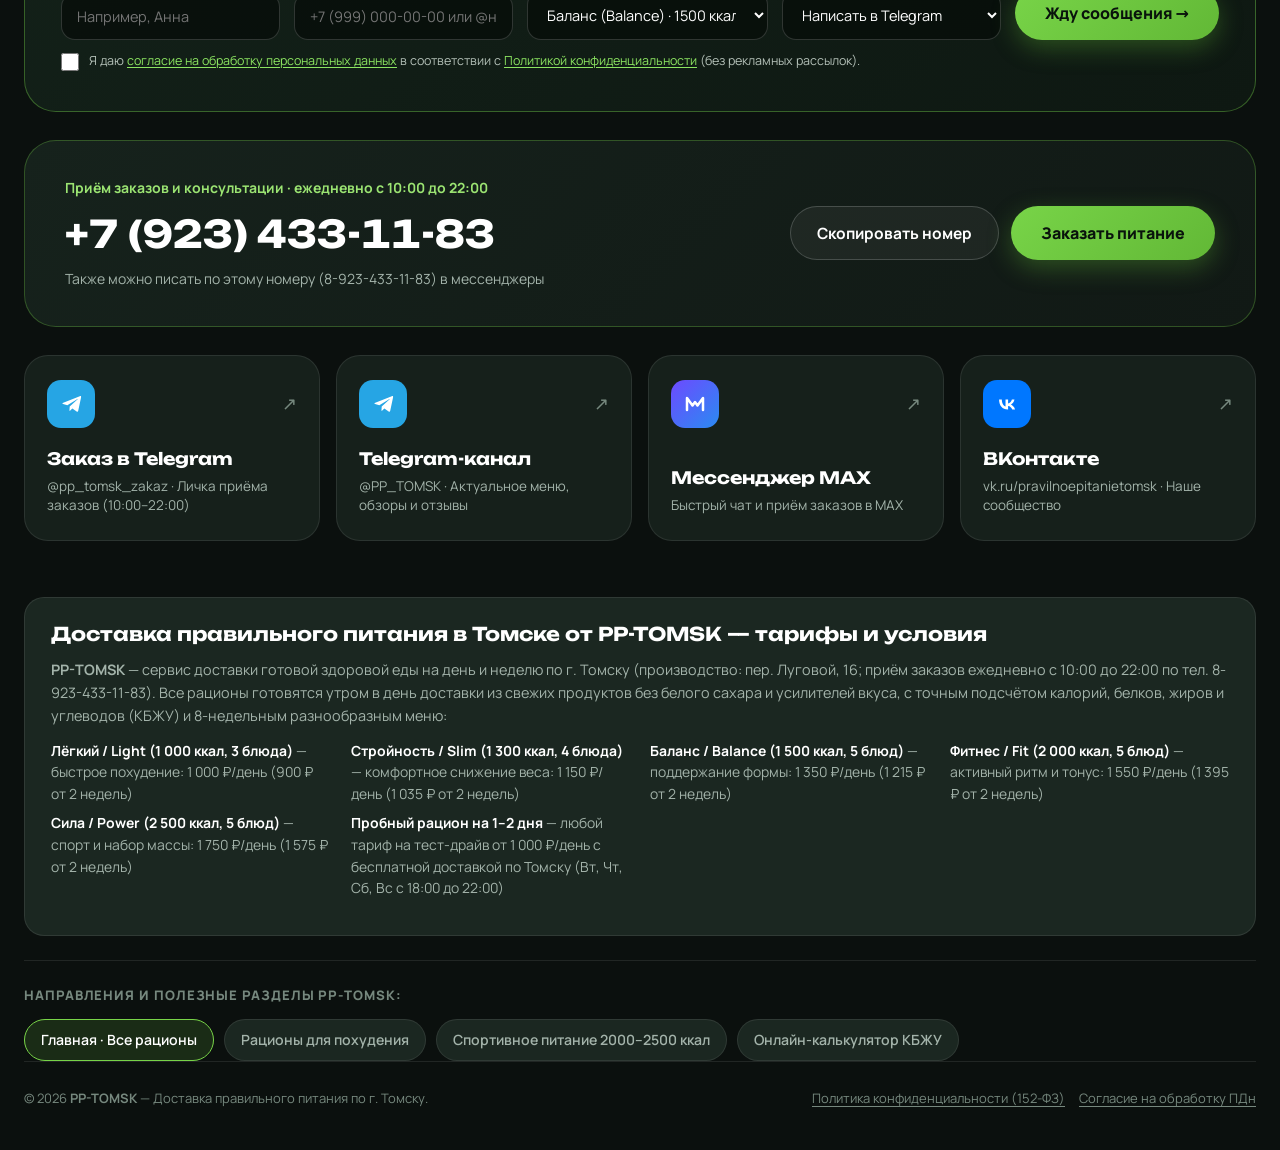
==== commit 11321c42: "Исправлено отображение двух кнопок cookie-плашки на мобильных экранах (2 колонки 50/50)" ====
--- a/index.html
+++ b/index.html
@@ -3138,24 +3138,7 @@
   line-height: 1.5;
   color: rgba(196, 214, 201, 0.56);
 }
-.cookie-notice__actions {
-  display: flex;
-  align-items: center;
-  gap: 8px;
-  flex-shrink: 0;
-}
-.cookie-notice__btn--ghost {
-  background: transparent;
-  color: rgba(228, 239, 231, 0.84);
-  border: 1px solid rgba(228, 239, 231, 0.25);
-  font-weight: 700;
-}
-@media (max-width: 680px) {
-  .cookie-notice__actions {
-    width: 100%;
-    justify-content: flex-end;
-  }
-}
+
 
 
 @media (max-width: 1140px) {
@@ -3412,6 +3395,10 @@
   text-underline-offset: 2px;
 }
 .cookie-notice__btn {
+  display: inline-flex;
+  align-items: center;
+  justify-content: center;
+  min-width: 0;
   flex-shrink: 0;
   padding: 8px 18px;
   border-radius: 999px;
@@ -3427,6 +3414,21 @@
   filter: brightness(1.06);
   transform: translateY(-1px);
 }
+.cookie-notice__actions {
+  display: flex;
+  align-items: center;
+  gap: 8px;
+  flex-shrink: 0;
+}
+.cookie-notice__btn--ghost {
+  background: rgba(255, 255, 255, 0.06);
+  color: rgba(228, 239, 231, 0.88);
+  border: 1px solid rgba(228, 239, 231, 0.26);
+  font-weight: 700;
+}
+.cookie-notice__btn--ghost:hover {
+  background: rgba(255, 255, 255, 0.12);
+}
 @media (max-width: 680px) {
   .cookie-notice {
     bottom: 78px;
@@ -3438,9 +3440,18 @@
     gap: 10px;
     font-size: 12.5px;
   }
+  .cookie-notice__actions {
+    display: grid;
+    grid-template-columns: 1fr 1fr;
+    gap: 8px;
+    width: 100%;
+  }
   .cookie-notice__btn {
     width: 100%;
-    padding: 9px 14px;
+    padding: 9px 10px;
+    font-size: 12.5px;
+    white-space: nowrap;
+    text-align: center;
   }
 }
 
@@ -5625,7 +5636,7 @@
       Мы используем файлы cookie и российскую веб-аналитику Яндекс.Метрика для удобной работы сайта согласно <a href="/privacy.html">Политике конфиденциальности</a>.
     </div>
     <div class="cookie-notice__actions">
-      <button type="button" class="cookie-notice__btn cookie-notice__btn--ghost" id="cookieEssentialBtn">Только необходимые</button>
+      <button type="button" class="cookie-notice__btn cookie-notice__btn--ghost" id="cookieEssentialBtn">Только базовые</button>
       <button type="button" class="cookie-notice__btn" id="cookieAcceptBtn">Принять</button>
     </div>
   </div>
